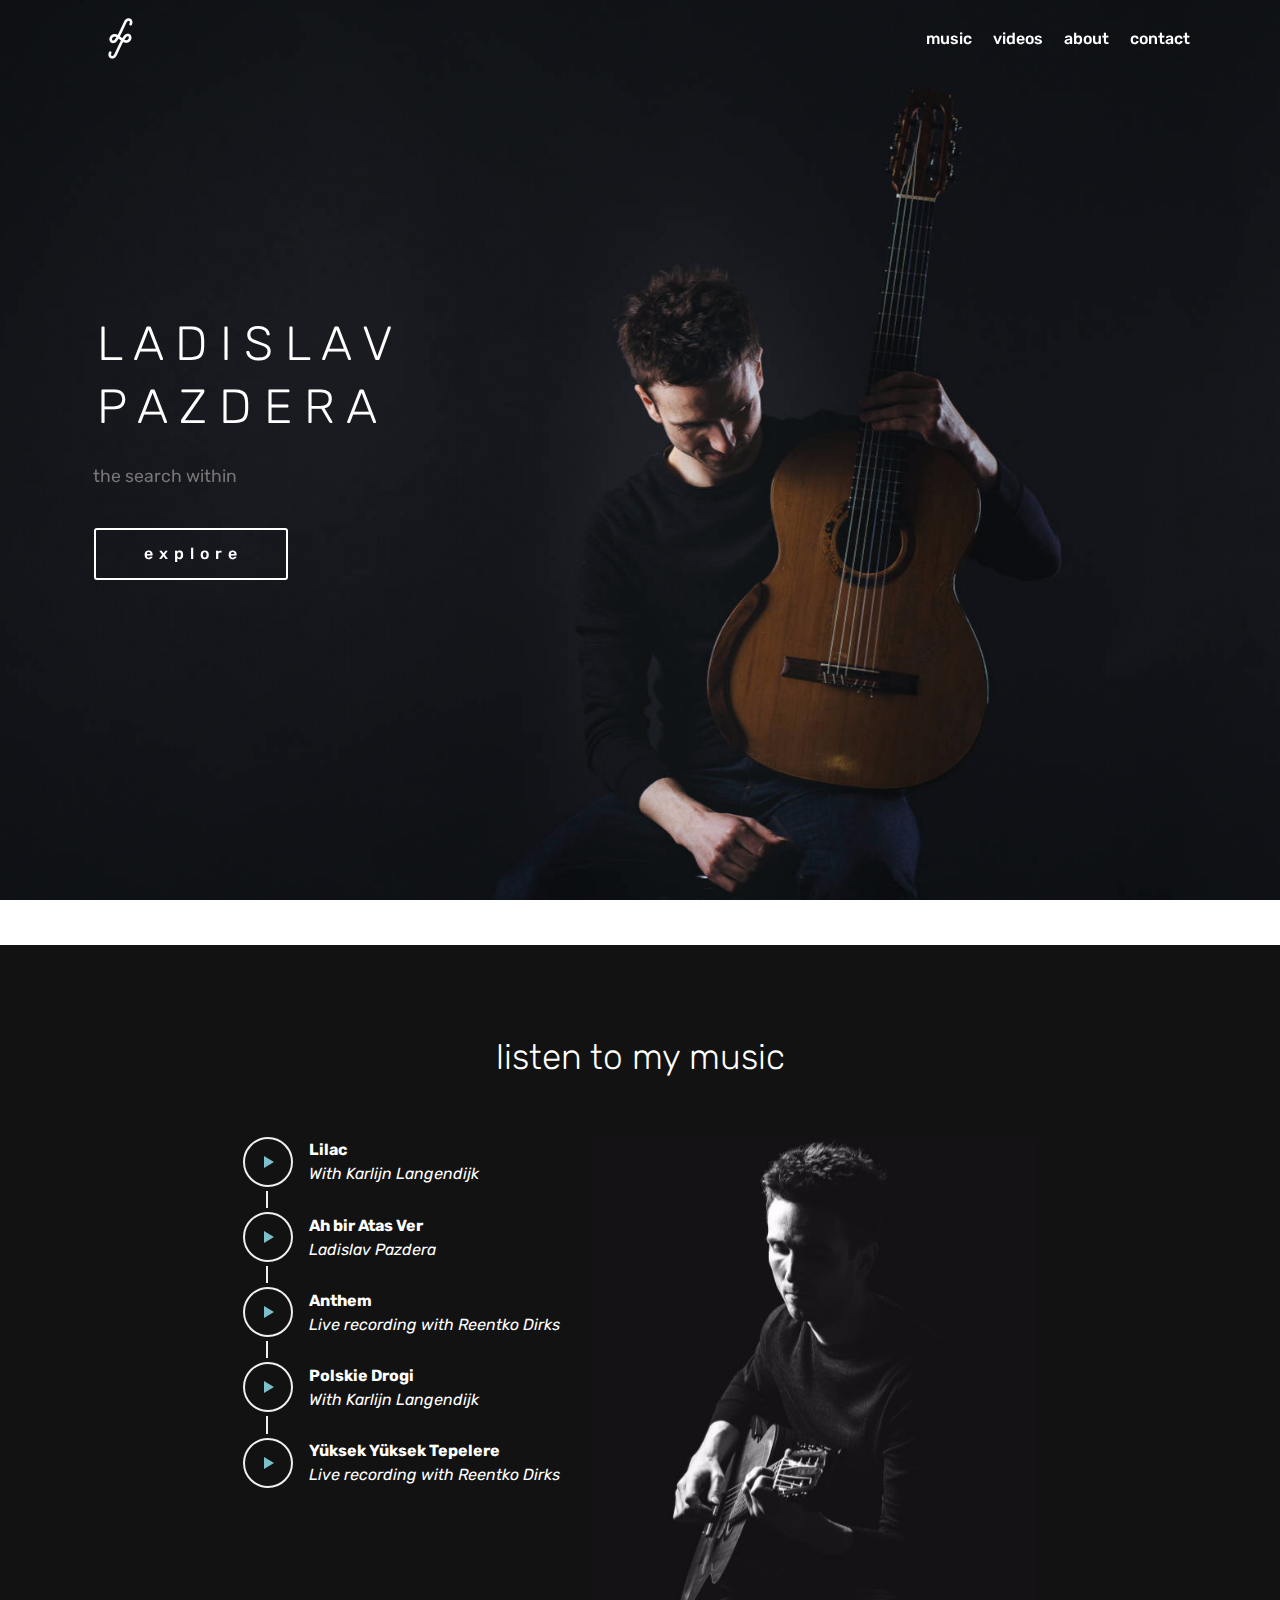
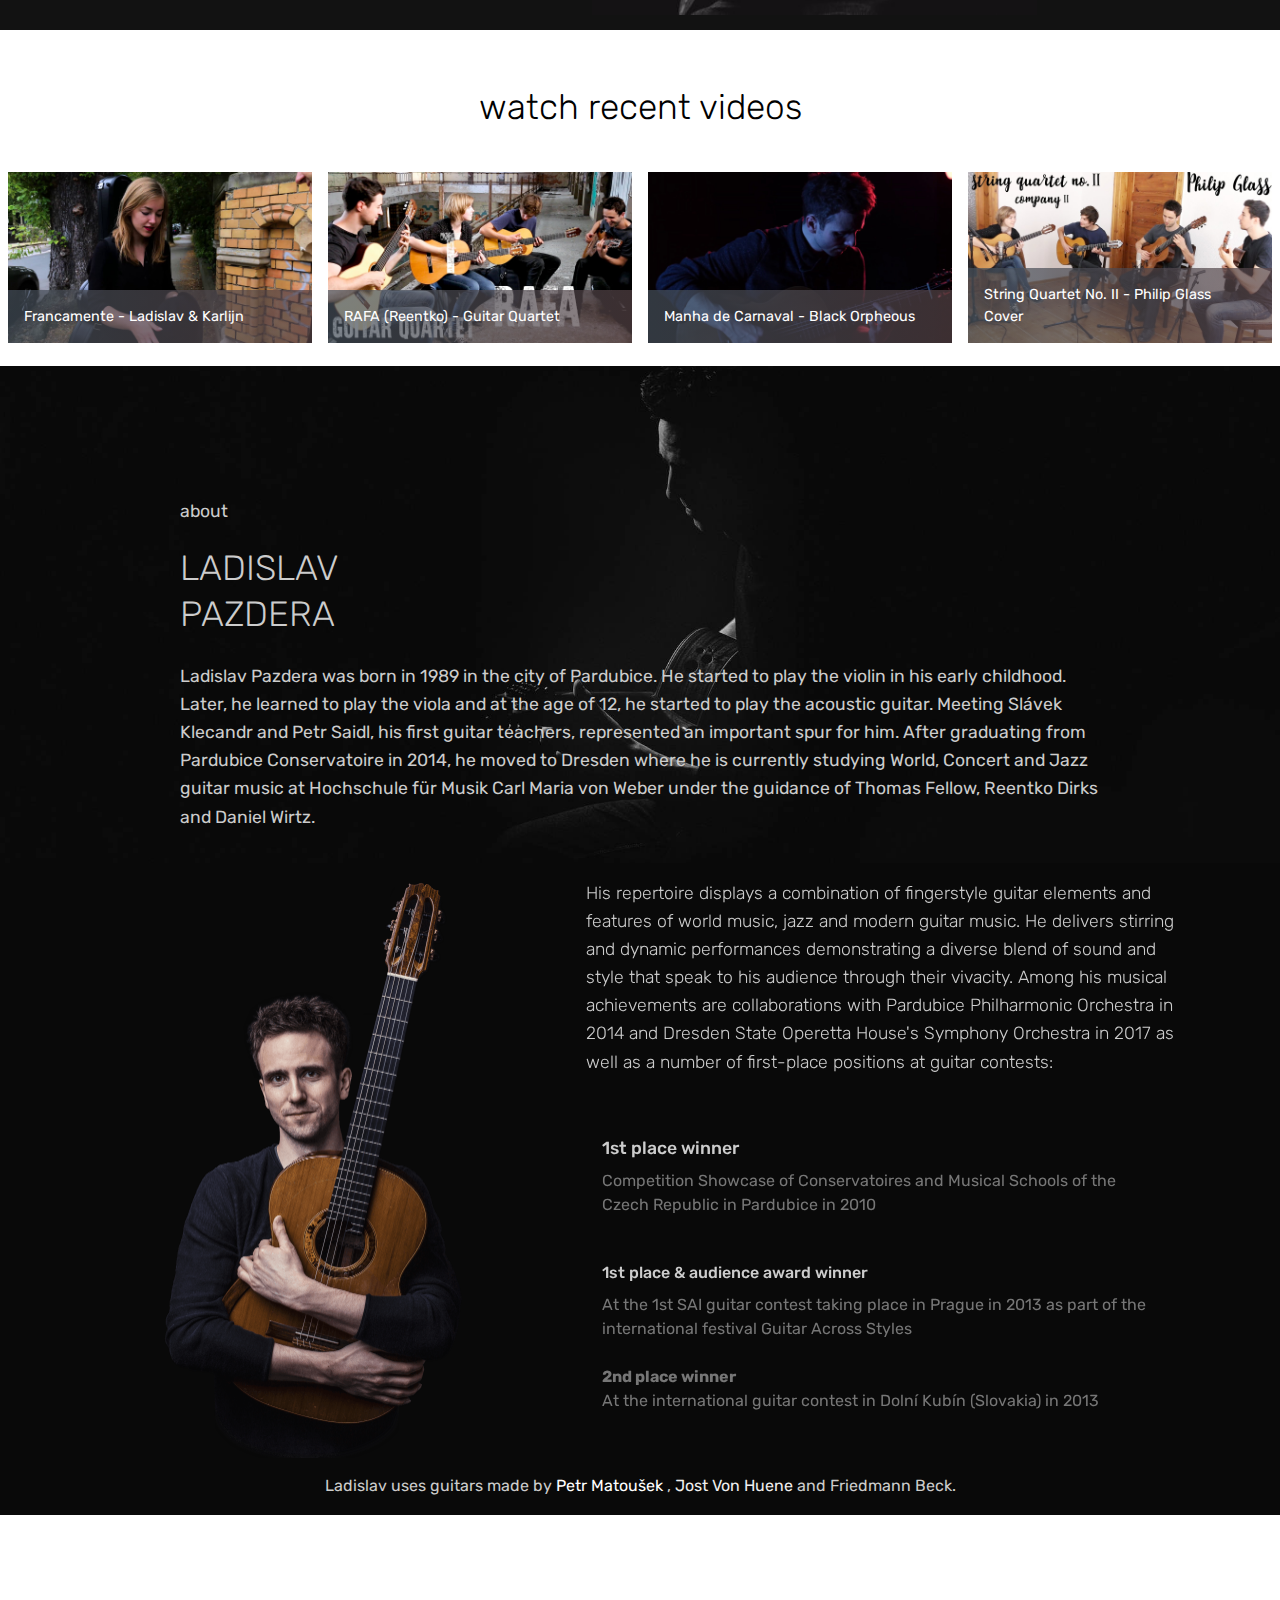
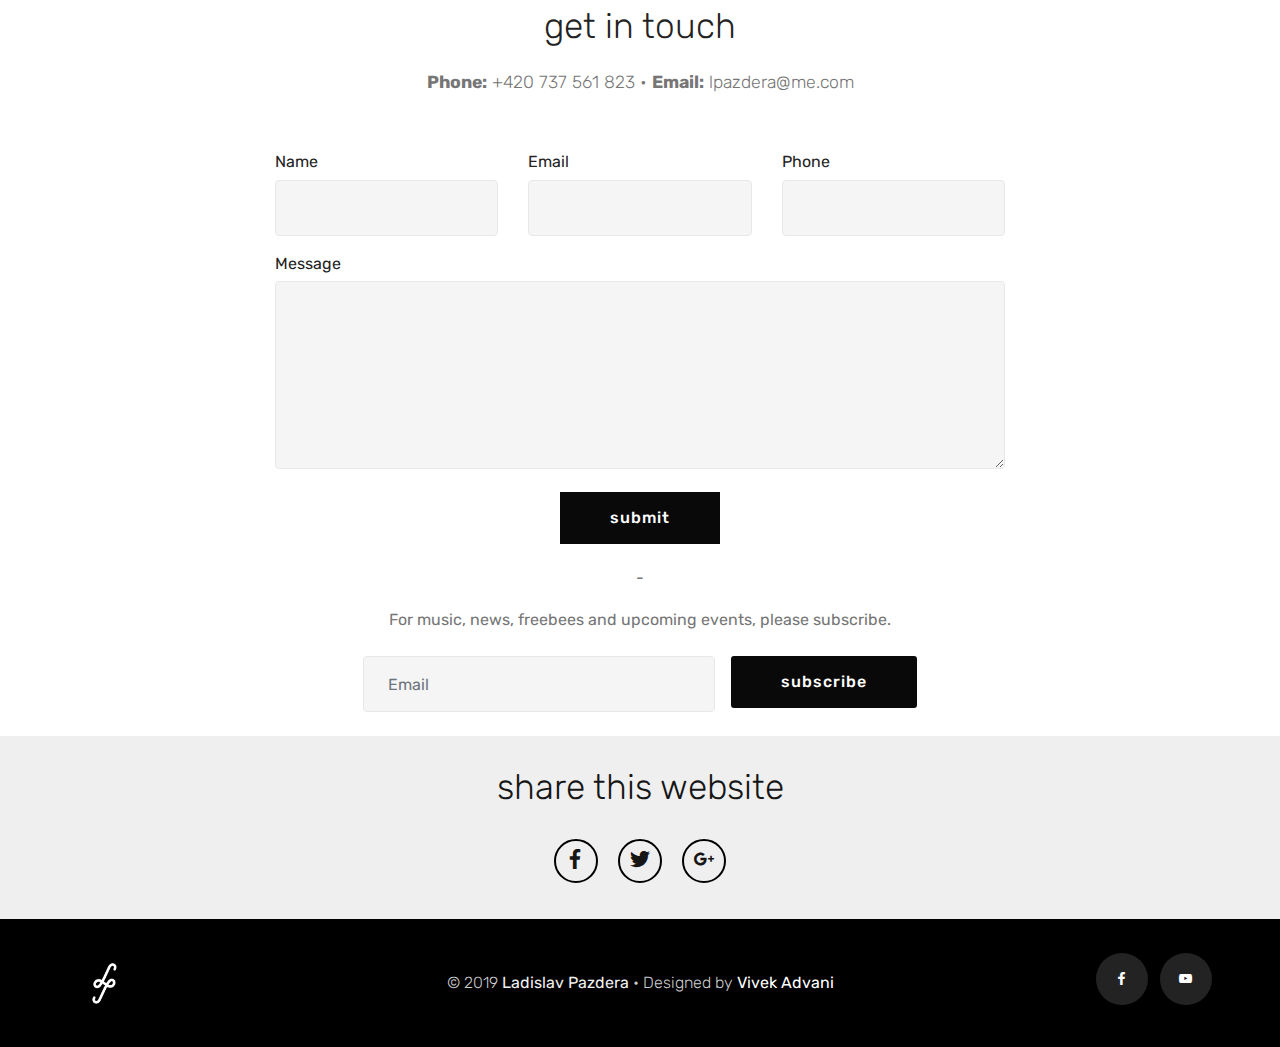
==== index.html @ 7ecf762e "create github pages" ====
<!DOCTYPE html>
<html  >
<head>
  
  <meta charset="UTF-8">
  <meta http-equiv="X-UA-Compatible" content="IE=edge">
  
  <meta name="viewport" content="width=device-width, initial-scale=1, minimum-scale=1">
  <link rel="shortcut icon" href="assets/images/ladi-3b-122x122.png" type="image/x-icon">
  <meta name="description" content="Ladislav Pazdera is one of the finest worldmusic and fingerstyle guitarists from Czech Republic.">
  
  <title>Ladislav Pazdera • Guitarist & Composer</title>
  <link rel="stylesheet" href="assets/web/assets/mobirise-icons/mobirise-icons.css">
  <link rel="stylesheet" href="assets/tether/tether.min.css">
  <link rel="stylesheet" href="assets/soundcloud-plugin/style.css">
  <link rel="stylesheet" href="assets/bootstrap/css/bootstrap.min.css">
  <link rel="stylesheet" href="assets/bootstrap/css/bootstrap-grid.min.css">
  <link rel="stylesheet" href="assets/bootstrap/css/bootstrap-reboot.min.css">
  <link rel="stylesheet" href="assets/socicon/css/styles.css">
  <link rel="stylesheet" href="assets/dropdown/css/style.css">
  <link rel="stylesheet" href="assets/theme/css/style.css">
  <link rel="stylesheet" href="assets/gallery/style.css">
  <link rel="stylesheet" href="assets/mobirise/css/mbr-additional.css" type="text/css">
  
  
  
</head>
<body>

<!-- Google Analytics -->
<script>
   $(function() {
     $("audio + a").click(function(e) {
       e.preventDefault();
       var song = $(this).prev('audio').get(0);
       
       if (song.paused) {
         song.play();
//         $(this).text("❙ ❙");
         $(this).addClass("pause");
         $(this).removeClass("play");
       } 
       else {
         song.pause();
//         $(this).text("▶");
         $(this).addClass("play");
         $(this).removeClass("pause");
       }
     });
   });

</script>

<script charset="utf-8" src="https://widget.bandsintown.com/main.min.js"></script>
<!-- /Google Analytics -->


  <section class="menu cid-rk3MW2CqNC" once="menu" id="menu1-0">

    

    <nav class="navbar navbar-expand beta-menu navbar-dropdown align-items-center navbar-fixed-top navbar-toggleable-sm bg-color transparent">
        <button class="navbar-toggler navbar-toggler-right" type="button" data-toggle="collapse" data-target="#navbarSupportedContent" aria-controls="navbarSupportedContent" aria-expanded="false" aria-label="Toggle navigation">
            <div class="hamburger">
                <span></span>
                <span></span>
                <span></span>
                <span></span>
            </div>
        </button>
        <div class="menu-logo">
            <div class="navbar-brand">
                <span class="navbar-logo">
                    <a href="#top">
                         <img src="assets/images/ladi-3b-122x122.png" alt="Ladislav Pazdera" title="" style="height: 3.8rem;">
                    </a>
                </span>
                
            </div>
        </div>
        <div class="collapse navbar-collapse" id="navbarSupportedContent">
            <ul class="navbar-nav nav-dropdown nav-right" data-app-modern-menu="true"><li class="nav-item"><a class="nav-link link text-white display-4" href="index.html#step3-3l">
                        
                        music</a></li><li class="nav-item">
                    <a class="nav-link link text-white display-4" href="index.html#content4-2l">
                        
                        videos</a>
                </li><li class="nav-item">
                    <a class="nav-link link text-white display-4" href="index.html#header1-12">
                        
                        about</a>
                </li>
                <li class="nav-item"><a class="nav-link link text-white display-4" href="index.html#form1-2t">
                        
                        contact</a></li></ul>
            
        </div>
    </nav>
</section>

<section class="header9 cid-rk3NtbjIM9 mbr-fullscreen mbr-parallax-background" id="header9-3">

    

    

    <div class="container">
        <div class="media-container-column mbr-white">
            
            <h3 class="mbr-section-subtitle align-left mbr-light pb-3 mbr-fonts-style display-1"><span style="font-style: normal;">&nbsp;L A D I S L A V <strong>&nbsp;&nbsp;</strong></span><strong><span style="font-style: normal;"><br></span></strong><span style="font-style: normal;">&nbsp;P A Z D E R A &nbsp;&nbsp;</span></h3>
            <p class="mbr-text align-left pb-3 mbr-fonts-style display-5">&nbsp; the search within &nbsp; &nbsp;</p>
            <div class="mbr-section-btn align-left"><a class="btn btn-md btn-white-outline display-4" href="index.html#content9-3t">e x p l o r e</a></div>
        </div>
    </div>

    
</section>

<section class="mbr-section article content9 cid-rrcXyYWKfM" id="content9-3t">
    
     

    <div class="container">
        <div class="inner-container" style="width: 100%;">
            
            <a class="bit-widget-initializer" data-artist-name="ladislav pazdera" data-display-logo="false" data-display-track-button="false" data-display-local-dates="false" data-display-past-dates="false" data-auto-style="false" data-text-color="#000000" data-link-color="#000000" data-background-color="rgba(0,0,0,0)" data-display-limit="7" data-link-text-color="#FFFFFF" data-display-lineup="false" data-display-play-my-city="false" data-separator-color="rgba(255, 255, 255, 0.5)"></a>
            
            
        </div>
        </div>
</section>

<section class="step3 cid-rkaZ7R0P3T" id="step3-3l">

    

    
    
    <div class="container">
        
        <h3 class="mbr-section-subtitle pb-5 mbr-fonts-style align-center display-2">listen to my music</h3>
        <div class="media-container-row">
            <div class="media-block" style="width: 43%;">
                <div class="mbr-figure">
                    <img src="assets/images/13-892x595.jpg" alt="" title="">
                </div>
            </div>
            <div class="step-container">
                <div class="card separline pb-4">
                    <div class="step-element d-flex">
                        <div class="step-wrapper pr-3">
                            <div class="step d-flex align-items-center justify-content-center">
                                 <audio src="http://box5566.temp.domains/~thougir1/Lilac.wav"></audio>
<a class="play" href="#"></a>
                            </div>
                        </div>          
                        <div class="step-text-content">
                            
                            <p class="mbr-step-text mbr-fonts-style display-7"><strong>Lilac 
</strong><br><em>With Karlijn Langendijk</em></p>
                        </div>
                    </div>
                </div>

                <div class="card separline pb-4">
                    <div class="step-element d-flex">
                        <div class="step-wrapper pr-3">
                            <div class="step d-flex align-items-center justify-content-center">
                             <audio src="http://box5566.temp.domains/~thougir1/Ah_bir.mp3"></audio>
<a class="play" href="#"></a>    
                            </div>
                        </div>          
                        <div class="step-text-content">
                            
                            <p class="mbr-step-text mbr-fonts-style display-7"><strong>Ah bir Atas Ver 
</strong><br><em>Ladislav Pazdera</em></p>
                        </div>
                    </div>
                </div>

                <div class="card separline pb-4">
                    <div class="step-element d-flex">
                        <div class="step-wrapper pr-3">
                            <div class="step d-flex align-items-center justify-content-center">
                                 <audio src="http://box5566.temp.domains/~thougir1/Anthem.mp3"></audio>
<a class="play" href="#"></a>
                            </div>
                        </div>          
                        <div class="step-text-content">
                            
                            <p class="mbr-step-text mbr-fonts-style display-7"><strong>Anthem 
</strong><br><em>Live recording with Reentko Dirks</em></p>
                        </div>
                    </div>
                </div>

                <div class="card separline pb-4">
                    <div class="step-element d-flex">
                        <div class="step-wrapper pr-3">
                            <div class="step d-flex align-items-center justify-content-center">
                                <audio src="http://box5566.temp.domains/~thougir1/Polskie.wav"></audio>
<a class="play" href="#"></a>
                            </div>
                        </div>          
                        <div class="step-text-content">
                            
                            <p class="mbr-step-text mbr-fonts-style display-7"><strong>Polskie Drogi 
</strong><br><em>With Karlijn Langendijk&nbsp;</em></p>
                        </div>
                    </div>
                </div>

                <div class="card">
                    <div class="step-element d-flex">
                        <div class="step-wrapper pr-3">
                            <div class="step d-flex align-items-center justify-content-center">
                                 <audio src="http://box5566.temp.domains/~thougir1/Yuksek.mp3"></audio>
<a class="play" href="#"></a>
                            </div>
                        </div>          
                        <div class="step-text-content">
                            
                            <p class="mbr-step-text mbr-fonts-style display-7"><strong>Yüksek Yüksek Tepelere 
</strong><br><em>Live recording with Reentko Dirks</em></p>
                        </div>
                    </div>
                </div>

                

                

                

                
            </div>
        </div>
    </div>
</section>

<section class="mbr-section content4 cid-rk8ASq1IoL" id="content4-2l">

    

    <div class="container">
        <div class="media-container-row">
            <div class="title col-12 col-md-8">
                <h2 class="align-center pb-3 mbr-fonts-style display-2">watch recent videos</h2>
                
                
            </div>
        </div>
    </div>
</section>

<section class="mbr-gallery mbr-slider-carousel cid-rkjtBKqISM" id="gallery2-3n">

    

    <div>
        <div><!-- Filter --><!-- Gallery --><div class="mbr-gallery-row"><div class="mbr-gallery-layout-default"><div><div><div class="mbr-gallery-item mbr-gallery-item--p1 video-slide" data-video-url="https://youtu.be/KsRNype3oss" data-tags="Responsive"><div href="#lb-gallery2-3n" data-slide-to="0" data-toggle="modal"><div></div><img alt="" src="assets/images/mobirise2019210-119512019-2-0-12-9-34.jpg"><span class="icon-video"></span><span class="mbr-gallery-title mbr-fonts-style display-7">Francamente - Ladislav &amp; Karlijn</span></div></div><div class="mbr-gallery-item mbr-gallery-item--p1 video-slide" data-video-url="https://youtu.be/HALj7qU400k" data-tags="Awesome"><div href="#lb-gallery2-3n" data-slide-to="1" data-toggle="modal"><div></div><img alt="" src="assets/images/mobirise201928-1441572019-2-5-15-42-51.jpg"><span class="icon-video"></span><span class="mbr-gallery-title mbr-fonts-style display-7">RAFA (Reentko) - Guitar Quartet</span></div></div><div class="mbr-gallery-item mbr-gallery-item--p1 video-slide" data-video-url="https://youtu.be/0VZj5c7BqC8" data-tags="Awesome"><div href="#lb-gallery2-3n" data-slide-to="2" data-toggle="modal"><div></div><img alt="" src="assets/images/mobirise2019210-119512019-2-0-12-25-37.jpg"><span class="icon-video"></span><span class="mbr-gallery-title mbr-fonts-style display-7">Manha de Carnaval - Black Orpheous</span></div></div><div class="mbr-gallery-item mbr-gallery-item--p1 video-slide" data-video-url="https://youtu.be/FETWTqBOEYI" data-tags="Animated"><div href="#lb-gallery2-3n" data-slide-to="3" data-toggle="modal"><div></div><img alt="" src="assets/images/mobirise201928-1441572019-2-5-15-43-35.jpg"><span class="icon-video"></span><span class="mbr-gallery-title mbr-fonts-style display-7">String Quartet No. II - Philip Glass Cover&nbsp;</span></div></div></div></div><div class="clearfix"></div></div></div><!-- Lightbox --><div data-app-prevent-settings="" class="mbr-slider modal fade carousel slide" tabindex="-1" data-keyboard="true" data-interval="false" id="lb-gallery2-3n"><div class="modal-dialog"><div class="modal-content"><div class="modal-body"><div class="carousel-inner"><div class="carousel-item video-container"><img src="assets/images/background7.jpg" alt="" title=""></div><div class="carousel-item video-container"><img src="assets/images/background5.jpg" alt="" title=""></div><div class="carousel-item active video-container"><img src="assets/images/collection-musical-notes-53876-8146-626x484.jpg" alt="" title=""></div><div class="carousel-item video-container"><img src="assets/images/background8.jpg" alt="" title=""></div></div><a class="carousel-control carousel-control-prev" role="button" data-slide="prev" href="#lb-gallery2-3n"><span class="mbri-left mbr-iconfont" aria-hidden="true"></span><span class="sr-only">Previous</span></a><a class="carousel-control carousel-control-next" role="button" data-slide="next" href="#lb-gallery2-3n"><span class="mbri-right mbr-iconfont" aria-hidden="true"></span><span class="sr-only">Next</span></a><a class="close" href="#" role="button" data-dismiss="modal"><span class="sr-only">Close</span></a></div></div></div></div></div>
    </div>

</section>

<section class="header1 cid-rk4TsOxWzs" id="header1-12">

    

    

    <div class="container">
        <div class="row justify-content-md-center">
            <div class="mbr-white col-md-10">
                <h1 class="mbr-section-title align-center mbr-bold pb-3 mbr-fonts-style display-5"><span style="font-weight: normal;">
                    about</span></h1>
                <h3 class="mbr-section-subtitle align-center mbr-light pb-3 mbr-fonts-style display-2"><div><span style="color: inherit; font-size: 2.2rem;">LADISLAV</span></div><div><span style="color: inherit; font-size: 2.2rem;">PAZDERA</span><br></div></h3>
                <p class="mbr-text align-center pb-3 mbr-fonts-style display-5">
                    Ladislav Pazdera was born in 1989 in the city of Pardubice. He started to play the violin in his early childhood. Later, he learned to play the viola and at the age of 12, he started to play the acoustic guitar. Meeting Slávek Klecandr and Petr Saidl, his first guitar teachers, represented an important spur for him. After graduating from Pardubice Conservatoire in 2014, he moved to Dresden where he is currently studying World, Concert and Jazz guitar music at Hochschule für Musik Carl Maria von Weber under the guidance of Thomas Fellow, Reentko Dirks and Daniel Wirtz.
                </p>
                
            </div>
        </div>
    </div>

</section>

<section class="features11 cid-rk4Tuxd3Kk" id="features11-13">

    

    

    <div class="container">   
        <div class="col-md-12">
            <div class="media-container-row">
                <div class="mbr-figure m-auto" style="width: 45%;">
                    <img src="assets/images/ladi-bg-removed-844x1266.png" alt="" title="">
                </div>
                <div class=" align-left aside-content">
                    
                    <div class="mbr-section-text">
                        <p class="mbr-text mb-5 pt-3 mbr-light mbr-fonts-style display-5">His repertoire displays a combination of fingerstyle guitar elements and features of world music, jazz and modern guitar music. He delivers stirring and dynamic performances demonstrating a diverse blend of sound and style that speak to his audience through their vivacity. Among his musical achievements are collaborations with Pardubice Philharmonic Orchestra in 2014 and Dresden State Operetta House's Symphony Orchestra in 2017 as well as a number of first-place positions at guitar contests:
                        </p>
                    </div>

                    <div class="block-content">
                        <div class="card p-3 pr-3">
                            <div class="media">
                                     
                                <div class="media-body">
                                    <h4 class="card-title mbr-fonts-style display-5">1st place winner</h4>
                                </div>
                            </div>                

                            <div class="card-box">
                                <p class="block-text mbr-fonts-style display-7">
                                   Competition Showcase of Conservatoires and Musical Schools of the Czech Republic in Pardubice in 2010 
                                </p>
                            </div>
                        </div>

                        <div class="card p-3 pr-3">
                            <div class="media">
                                     
                                <div class="media-body">
                                    <h4 class="card-title mbr-fonts-style display-7">1st place &amp; audience award winner</h4>
                                </div>
                            </div>                

                            <div class="card-box">
                                <p class="block-text mbr-fonts-style display-7">
                                    At the 1st SAI guitar contest taking place in Prague in 2013 as part of the international festival Guitar Across Styles<br><br><strong>2nd place winner</strong><br>At the international guitar contest in Dolní Kubín (Slovakia) in 2013<br>
                                </p>
                            </div>
                        </div>
                    </div>
                </div>
            </div>
        </div> 
    </div>          
</section>

<section class="mbr-section article content1 cid-rk4Tvf4FKx" id="content1-14">
    
     

    <div class="container">
        <div class="media-container-row">
            <div class="mbr-text col-12 mbr-fonts-style display-7 col-md-8"><p>Ladislav uses guitars made by <a href="http://www.matousekguitars.com/en/" target="_blank" class="text-white">Petr Matoušek</a>&nbsp;, <a href="http://www.jost-von-huene-gitarren.de/en/" target="_blank" class="text-warning">Jost Von Huene</a> and Friedmann Beck.</p></div>
        </div>
    </div>
</section>

<section class="mbr-section form1 cid-rk8PYCvOSF" id="form1-2t">

    

    
    <div class="container">
        <div class="row justify-content-center">
            <div class="title col-12 col-lg-8">
                <h2 class="mbr-section-title align-center pb-3 mbr-fonts-style display-2">
                    get in touch</h2>
                <h3 class="mbr-section-subtitle align-center mbr-light pb-3 mbr-fonts-style display-5"><strong>Phone:</strong> +420 737 561 823 
 • <strong>Email:</strong> lpazdera@me.com</h3>
            </div>
        </div>
    </div>
    <div class="container">
        <div class="row justify-content-center">
            <div class="media-container-column col-lg-8" data-form-type="formoid">
                <!---Formbuilder Form--->
                <form action="https://mobirise.com/" method="POST" class="mbr-form form-with-styler" data-form-title="Mobirise Form"><input type="hidden" name="email" data-form-email="true" value="XvcDHrLBiV7dufgfv5nqBVyEcrhn/aDMpKMx3alFCJOthd4tCguyswyc6W4NayhERHSc1GlnMjoK+IT9yqvYZ+Ol+6rsPZ+dWMMtPdDesfexNwviPKD78TnFg/e1LKa+">
                    <div class="row row-sm-offset">
                        <div hidden="hidden" data-form-alert="" class="alert alert-success col-12">Thank you for getting in touch. I will get back to you soon.</div>
                        <div hidden="hidden" data-form-alert-danger="" class="alert alert-danger col-12">
                        </div>
                    </div>
                    <div class="dragArea row row-sm-offset">
                        <div class="col-md-4  form-group" data-for="name">
                            <label for="name-form1-2t" class="form-control-label mbr-fonts-style display-7">Name</label>
                            <input type="text" name="name" data-form-field="Name" required="required" class="form-control display-7" id="name-form1-2t">
                        </div>
                        <div class="col-md-4  form-group" data-for="email">
                            <label for="email-form1-2t" class="form-control-label mbr-fonts-style display-7">Email</label>
                            <input type="email" name="email" data-form-field="Email" required="required" class="form-control display-7" id="email-form1-2t">
                        </div>
                        <div data-for="phone" class="col-md-4  form-group">
                            <label for="phone-form1-2t" class="form-control-label mbr-fonts-style display-7">Phone</label>
                            <input type="tel" name="phone" data-form-field="Phone" class="form-control display-7" id="phone-form1-2t">
                        </div>
                        <div data-for="message" class="col-md-12 form-group">
                            <label for="message-form1-2t" class="form-control-label mbr-fonts-style display-7">Message</label>
                            <textarea name="message" data-form-field="Message" class="form-control display-7" id="message-form1-2t"></textarea>
                        </div>
                        <div class="col-md-12 input-group-btn align-center"><button type="submit" class="btn btn-primary btn-form display-4">submit</button></div>
                    </div>
                </form><!---Formbuilder Form--->
            </div>
        </div>
    </div>
</section>

<section class="mbr-section article content1 cid-rkaA0VdWMl" id="content1-3k">
    
     

    <div class="container">
        <div class="media-container-row">
            <div class="mbr-text col-12 mbr-fonts-style display-7 col-md-8"><p>-</p><p>For music, news, freebees and upcoming events, please subscribe.</p></div>
        </div>
    </div>
</section>

<section class="mbr-section form3 cid-rkamIIDlgf" id="form3-3j">

    

    

    <div class="container">
        <div class="row justify-content-center">
            <div class="title col-12 col-lg-8">
                
                
            </div>
        </div>

        <div class="row py-2 justify-content-center">
            <div class="col-12 col-lg-6  col-md-8 " data-form-type="formoid">
                <!---Formbuilder Form--->
                <form action="https://mobirise.com/" method="POST" class="mbr-form form-with-styler" data-form-title="Mobirise Form"><input type="hidden" name="email" data-form-email="true" value="7BCR4/taE51/41e4FN8w6L/jjqUsUcBwVpp5+0QR8w44MDtibmVQ19IbhHv2RJKnvXehdAl/3hgx6nP2vmaioWdLnlR8kokjV9eqzDyoFrro/kSSe/dbDS5oT9reJWZ1">
                    <div class="row">
                        <div hidden="hidden" data-form-alert="" class="alert alert-success col-12">Thank you for subscribing!</div>
                        <div hidden="hidden" data-form-alert-danger="" class="alert alert-danger col-12">
                        </div>
                    </div>
                    <div class="dragArea row">
                        <div class="form-group col" data-for="email">
                            <input type="email" name="email" placeholder="Email" data-form-field="Email" required="required" class="form-control display-7" id="email-form3-3j">
                        </div>
                        <div class="col-auto input-group-btn"><button type="submit" class="btn btn-primary display-4">subscribe</button></div>
                    </div>
                </form><!---Formbuilder Form--->
            </div>
        </div>
    </div>
</section>

<section class="cid-rk8D5qpgfh" id="social-buttons1-2m">
    
    

    

    <div class="container">
        <div class="media-container-row">
            <div class="col-md-8 align-center">
                <h2 class="pb-3 mbr-section-title mbr-fonts-style display-2">
                    share this website</h2>
                <div>
                    <div class="mbr-social-likes" data-counters="false">
                        <span class="btn btn-social facebook mx-2" title="Share link on Facebook">
                            <i class="socicon socicon-facebook"></i>
                        </span>
                        <span class="btn btn-social twitter mx-2" title="Share link on Twitter">
                            <i class="socicon socicon-twitter"></i>
                        </span>
                        <span class="btn btn-social plusone mx-2" title="Share link on Google+">
                            <i class="socicon socicon-googleplus"></i>
                        </span>
                        
                        
                    </div>
                </div>
            </div>
        </div>
    </div>
</section>

<section class="cid-rk8GqHqgQV" id="footer2-2r">

    

    

    <div class="container-fluid">
        <div class="row align-center justify-content-center align-items-center">
            <div class="logo-section col-sm-12 col-lg-4">
                <a href="#top"><img src="assets/images/ladi-3b-108x108.png" height="128" alt="Ladislav Pazdera" title="" style="height: 3.8rem;">
                </a>
            </div>
            <div class="col-sm-12 col-lg-4 mbr-text mbr-fonts-style mbr-light display-7">
                © 2019 <a href="#top" class="text-warning">Ladislav Pazdera</a> • Designed by <a href="http://vivekadvani.com" target="_blank" class="text-white">Vivek Advani</a></div>
            <div class="social-media col-sm-12 col-lg-4">
                <ul>
                    <li>
                      <a class="icon-transition" href="http://facebook.com/ladislav.pazdera.7" target="_blank">
                        <span class="mbr-iconfont socicon-facebook socicon"></span>
                      </a>
                    </li>
                    <li>
                      <a class="icon-transition" href="https://www.youtube.com/watch?v=HALj7qU400k&list=PLH-D7hnJ_nCqMzOw79CNAnOQYXRVbgcAw" target="_blank">
                        <span class="mbr-iconfont socicon-youtube socicon"></span>
                      </a>
                    </li>
                    
                    
                    
                </ul>
            </div>
        </div>
    </div>
</section>


  <script src="assets/web/assets/jquery/jquery.min.js"></script>
  <script src="assets/popper/popper.min.js"></script>
  <script src="assets/tether/tether.min.js"></script>
  <script src="assets/bootstrap/js/bootstrap.min.js"></script>
  <script src="assets/bootstrapcarouselswipe/bootstrap-carousel-swipe.js"></script>
  <script src="assets/parallax/jarallax.min.js"></script>
  <script src="assets/masonry/masonry.pkgd.min.js"></script>
  <script src="assets/imagesloaded/imagesloaded.pkgd.min.js"></script>
  <script src="assets/smoothscroll/smooth-scroll.js"></script>
  <script src="assets/vimeoplayer/jquery.mb.vimeo_player.js"></script>
  <script src="assets/sociallikes/social-likes.js"></script>
  <script src="assets/dropdown/js/script.min.js"></script>
  <script src="assets/touchswipe/jquery.touch-swipe.min.js"></script>
  <script src="assets/theme/js/script.js"></script>
  <script src="assets/slidervideo/script.js"></script>
  <script src="assets/gallery/player.min.js"></script>
  <script src="assets/gallery/script.js"></script>
  <script src="assets/formoid/formoid.min.js"></script>
  
  <script type:"text/javascript>

   $(function() {
     $("audio + a").click(function(e) {
       e.preventDefault();
       var song = $(this).prev('audio').get(0);
       
       if (song.paused) {
         song.play();
//         $(this).text("❙ ❙");
         $(this).addClass("pause");
         $(this).removeClass("play");
       } 
       else {
         song.pause();
//         $(this).text("▶");
         $(this).addClass("play");
         $(this).removeClass("pause");
       }
     });
   });

</script>
</body>
</html>
---- assets/web/assets/mobirise-icons/mobirise-icons.css ----
@font-face {
  font-family: 'MobiriseIcons';
  src:  url('mobirise-icons.eot?spat4u');
  src:  url('mobirise-icons.eot?spat4u#iefix') format('embedded-opentype'),
    url('mobirise-icons.ttf?spat4u') format('truetype'),
    url('mobirise-icons.woff?spat4u') format('woff'),
    url('mobirise-icons.svg?spat4u#MobiriseIcons') format('svg');
  font-weight: normal;
  font-style: normal;
}

[class^="mbri-"], [class*=" mbri-"] {
  /* use !important to prevent issues with browser extensions that change fonts */
  font-family: MobiriseIcons !important;
  speak: none;
  font-style: normal;
  font-weight: normal;
  font-variant: normal;
  text-transform: none;
  line-height: 1;

  /* Better Font Rendering =========== */
  -webkit-font-smoothing: antialiased;
  -moz-osx-font-smoothing: grayscale;
}

.mbri-add-submenu:before {
  content: "\e900";
}
.mbri-alert:before {
  content: "\e901";
}
.mbri-align-center:before {
  content: "\e902";
}
.mbri-align-justify:before {
  content: "\e903";
}
.mbri-align-left:before {
  content: "\e904";
}
.mbri-align-right:before {
  content: "\e905";
}
.mbri-android:before {
  content: "\e906";
}
.mbri-apple:before {
  content: "\e907";
}
.mbri-arrow-down:before {
  content: "\e908";
}
.mbri-arrow-next:before {
  content: "\e909";
}
.mbri-arrow-prev:before {
  content: "\e90a";
}
.mbri-arrow-up:before {
  content: "\e90b";
}
.mbri-bold:before {
  content: "\e90c";
}
.mbri-bookmark:before {
  content: "\e90d";
}
.mbri-bootstrap:before {
  content: "\e90e";
}
.mbri-briefcase:before {
  content: "\e90f";
}
.mbri-browse:before {
  content: "\e910";
}
.mbri-bulleted-list:before {
  content: "\e911";
}
.mbri-calendar:before {
  content: "\e912";
}
.mbri-camera:before {
  content: "\e913";
}
.mbri-cart-add:before {
  content: "\e914";
}
.mbri-cart-full:before {
  content: "\e915";
}
.mbri-cash:before {
  content: "\e916";
}
.mbri-change-style:before {
  content: "\e917";
}
.mbri-chat:before {
  content: "\e918";
}
.mbri-clock:before {
  content: "\e919";
}
.mbri-close:before {
  content: "\e91a";
}
.mbri-cloud:before {
  content: "\e91b";
}
.mbri-code:before {
  content: "\e91c";
}
.mbri-contact-form:before {
  content: "\e91d";
}
.mbri-credit-card:before {
  content: "\e91e";
}
.mbri-cursor-click:before {
  content: "\e91f";
}
.mbri-cust-feedback:before {
  content: "\e920";
}
.mbri-database:before {
  content: "\e921";
}
.mbri-delivery:before {
  content: "\e922";
}
.mbri-desktop:before {
  content: "\e923";
}
.mbri-devices:before {
  content: "\e924";
}
.mbri-down:before {
  content: "\e925";
}
.mbri-download:before {
  content: "\e989";
}
.mbri-drag-n-drop:before {
  content: "\e927";
}
.mbri-drag-n-drop2:before {
  content: "\e928";
}
.mbri-edit:before {
  content: "\e929";
}
.mbri-edit2:before {
  content: "\e92a";
}
.mbri-error:before {
  content: "\e92b";
}
.mbri-extension:before {
  content: "\e92c";
}
.mbri-features:before {
  content: "\e92d";
}
.mbri-file:before {
  content: "\e92e";
}
.mbri-flag:before {
  content: "\e92f";
}
.mbri-folder:before {
  content: "\e930";
}
.mbri-gift:before {
  content: "\e931";
}
.mbri-github:before {
  content: "\e932";
}
.mbri-globe:before {
  content: "\e933";
}
.mbri-globe-2:before {
  content: "\e934";
}
.mbri-growing-chart:before {
  content: "\e935";
}
.mbri-hearth:before {
  content: "\e936";
}
.mbri-help:before {
  content: "\e937";
}
.mbri-home:before {
  content: "\e938";
}
.mbri-hot-cup:before {
  content: "\e939";
}
.mbri-idea:before {
  content: "\e93a";
}
.mbri-image-gallery:before {
  content: "\e93b";
}
.mbri-image-slider:before {
  content: "\e93c";
}
.mbri-info:before {
  content: "\e93d";
}
.mbri-italic:before {
  content: "\e93e";
}
.mbri-key:before {
  content: "\e93f";
}
.mbri-laptop:before {
  content: "\e940";
}
.mbri-layers:before {
  content: "\e941";
}
.mbri-left-right:before {
  content: "\e942";
}
.mbri-left:before {
  content: "\e943";
}
.mbri-letter:before {
  content: "\e944";
}
.mbri-like:before {
  content: "\e945";
}
.mbri-link:before {
  content: "\e946";
}
.mbri-lock:before {
  content: "\e947";
}
.mbri-login:before {
  content: "\e948";
}
.mbri-logout:before {
  content: "\e949";
}
.mbri-magic-stick:before {
  content: "\e94a";
}
.mbri-map-pin:before {
  content: "\e94b";
}
.mbri-menu:before {
  content: "\e94c";
}
.mbri-mobile:before {
  content: "\e94d";
}
.mbri-mobile2:before {
  content: "\e94e";
}
.mbri-mobirise:before {
  content: "\e94f";
}
.mbri-more-horizontal:before {
  content: "\e950";
}
.mbri-more-vertical:before {
  content: "\e951";
}
.mbri-music:before {
  content: "\e952";
}
.mbri-new-file:before {
  content: "\e953";
}
.mbri-numbered-list:before {
  content: "\e954";
}
.mbri-opened-folder:before {
  content: "\e955";
}
.mbri-pages:before {
  content: "\e956";
}
.mbri-paper-plane:before {
  content: "\e957";
}
.mbri-paperclip:before {
  content: "\e958";
}
.mbri-photo:before {
  content: "\e959";
}
.mbri-photos:before {
  content: "\e95a";
}
.mbri-pin:before {
  content: "\e95b";
}
.mbri-play:before {
  content: "\e95c";
}
.mbri-plus:before {
  content: "\e95d";
}
.mbri-preview:before {
  content: "\e95e";
}
.mbri-print:before {
  content: "\e95f";
}
.mbri-protect:before {
  content: "\e960";
}
.mbri-question:before {
  content: "\e961";
}
.mbri-quote-left:before {
  content: "\e962";
}
.mbri-quote-right:before {
  content: "\e963";
}
.mbri-refresh:before {
  content: "\e964";
}
.mbri-responsive:before {
  content: "\e965";
}
.mbri-right:before {
  content: "\e966";
}
.mbri-rocket:before {
  content: "\e967";
}
.mbri-sad-face:before {
  content: "\e968";
}
.mbri-sale:before {
  content: "\e969";
}
.mbri-save:before {
  content: "\e96a";
}
.mbri-search:before {
  content: "\e96b";
}
.mbri-setting:before {
  content: "\e96c";
}
.mbri-setting2:before {
  content: "\e96d";
}
.mbri-setting3:before {
  content: "\e96e";
}
.mbri-share:before {
  content: "\e96f";
}
.mbri-shopping-bag:before {
  content: "\e970";
}
.mbri-shopping-basket:before {
  content: "\e971";
}
.mbri-shopping-cart:before {
  content: "\e972";
}
.mbri-sites:before {
  content: "\e973";
}
.mbri-smile-face:before {
  content: "\e974";
}
.mbri-speed:before {
  content: "\e975";
}
.mbri-star:before {
  content: "\e976";
}
.mbri-success:before {
  content: "\e977";
}
.mbri-sun:before {
  content: "\e978";
}
.mbri-sun2:before {
  content: "\e979";
}
.mbri-tablet:before {
  content: "\e97a";
}
.mbri-tablet-vertical:before {
  content: "\e97b";
}
.mbri-target:before {
  content: "\e97c";
}
.mbri-timer:before {
  content: "\e97d";
}
.mbri-to-ftp:before {
  content: "\e97e";
}
.mbri-to-local-drive:before {
  content: "\e97f";
}
.mbri-touch-swipe:before {
  content: "\e980";
}
.mbri-touch:before {
  content: "\e981";
}
.mbri-trash:before {
  content: "\e982";
}
.mbri-underline:before {
  content: "\e983";
}
.mbri-unlink:before {
  content: "\e984";
}
.mbri-unlock:before {
  content: "\e985";
}
.mbri-up-down:before {
  content: "\e986";
}
.mbri-up:before {
  content: "\e987";
}
.mbri-update:before {
  content: "\e988";
}
.mbri-upload:before {
 content: "\e926"; 
}
.mbri-user:before {
  content: "\e98a";
}
.mbri-user2:before {
  content: "\e98b";
}
.mbri-users:before {
  content: "\e98c";
}
.mbri-video:before {
  content: "\e98d";
}
.mbri-video-play:before {
  content: "\e98e";
}
.mbri-watch:before {
  content: "\e98f";
}
.mbri-website-theme:before {
  content: "\e990";
}
.mbri-wifi:before {
  content: "\e991";
}
.mbri-windows:before {
  content: "\e992";
}
.mbri-zoom-out:before {
  content: "\e993";
}
.mbri-redo:before {
  content: "\e994";
}
.mbri-undo:before {
  content: "\e995";
}
---- assets/soundcloud-plugin/style.css ----
.addons-container {
  position: relative;
  margin-left: auto;
  margin-right: auto;
  padding-right: 15px;
  padding-left: 15px; }
  @media (min-width: 576px) {
    .addons-container {
      padding-right: 15px;
      padding-left: 15px; } }
  @media (min-width: 768px) {
    .addons-container {
      padding-right: 15px;
      padding-left: 15px; } }
  @media (min-width: 992px) {
    .addons-container {
      padding-right: 15px;
      padding-left: 15px; } }
  @media (min-width: 1200px) {
    .addons-container {
      padding-right: 15px;
      padding-left: 15px; } }
  @media (min-width: 576px) {
    .addons-container {
      width: 540px;
      max-width: 100%; } }
  @media (min-width: 768px) {
    .addons-container {
      width: 720px;
      max-width: 100%; } }
  @media (min-width: 992px) {
    .addons-container {
      width: 960px;
      max-width: 100%; } }
  @media (min-width: 1200px) {
    .addons-container {
      width: 1140px;
      max-width: 100%; } }

.addons-container-inner{
    position: relative;
    width: 100%;
    min-height: 1px;
    padding-right: 15px;
    padding-left: 15px;
}
@media (min-width: 567px) {
    .addons-container-inner{
        -ms-flex: 0 0 66.666667%;
        flex: 0 0 66.666667%;
        max-width: 66.666667%;
    }
}
.addons-row{
    display: flex;
    justify-content:center;
}
---- assets/socicon/css/styles.css ----
@charset "UTF-8";

@font-face {
  font-family: "socicon";
  src:url("../fonts/socicon.eot");
  src:url("../fonts/socicon.eot?#iefix") format("embedded-opentype"),
    url("../fonts/socicon.woff") format("woff"),
    url("../fonts/socicon.ttf") format("truetype"),
    url("../fonts/socicon.svg#socicon") format("svg");
  font-weight: normal;
  font-style: normal;

}

[data-icon]:before {
  font-family: "socicon" !important;
  content: attr(data-icon);
  font-style: normal !important;
  font-weight: normal !important;
  font-variant: normal !important;
  text-transform: none !important;
  speak: none;
  line-height: 1;
  -webkit-font-smoothing: antialiased;
  -moz-osx-font-smoothing: grayscale;
}

[class^="socicon-"]:before,
[class*=" socicon-"]:before {
  font-family: "socicon" !important;
  font-style: normal !important;
  font-weight: normal !important;
  font-variant: normal !important;
  text-transform: none !important;
  speak: none;
  line-height: 1;
  -webkit-font-smoothing: antialiased;
  -moz-osx-font-smoothing: grayscale;
}

.socicon-modelmayhem:before {
  content: "\e000";
}
.socicon-mixcloud:before {
  content: "\e001";
}
.socicon-drupal:before {
  content: "\e002";
}
.socicon-swarm:before {
  content: "\e003";
}
.socicon-istock:before {
  content: "\e004";
}
.socicon-yammer:before {
  content: "\e005";
}
.socicon-ello:before {
  content: "\e006";
}
.socicon-stackoverflow:before {
  content: "\e007";
}
.socicon-persona:before {
  content: "\e008";
}
.socicon-triplej:before {
  content: "\e009";
}
.socicon-houzz:before {
  content: "\e00a";
}
.socicon-rss:before {
  content: "\e00b";
}
.socicon-paypal:before {
  content: "\e00c";
}
.socicon-odnoklassniki:before {
  content: "\e00d";
}
.socicon-airbnb:before {
  content: "\e00e";
}
.socicon-periscope:before {
  content: "\e00f";
}
.socicon-outlook:before {
  content: "\e010";
}
.socicon-coderwall:before {
  content: "\e011";
}
.socicon-tripadvisor:before {
  content: "\e012";
}
.socicon-appnet:before {
  content: "\e013";
}
.socicon-goodreads:before {
  content: "\e014";
}
.socicon-tripit:before {
  content: "\e015";
}
.socicon-lanyrd:before {
  content: "\e016";
}
.socicon-slideshare:before {
  content: "\e017";
}
.socicon-buffer:before {
  content: "\e018";
}
.socicon-disqus:before {
  content: "\e019";
}
.socicon-vkontakte:before {
  content: "\e01a";
}
.socicon-whatsapp:before {
  content: "\e01b";
}
.socicon-patreon:before {
  content: "\e01c";
}
.socicon-storehouse:before {
  content: "\e01d";
}
.socicon-pocket:before {
  content: "\e01e";
}
.socicon-mail:before {
  content: "\e01f";
}
.socicon-blogger:before {
  content: "\e020";
}
.socicon-technorati:before {
  content: "\e021";
}
.socicon-reddit:before {
  content: "\e022";
}
.socicon-dribbble:before {
  content: "\e023";
}
.socicon-stumbleupon:before {
  content: "\e024";
}
.socicon-digg:before {
  content: "\e025";
}
.socicon-envato:before {
  content: "\e026";
}
.socicon-behance:before {
  content: "\e027";
}
.socicon-delicious:before {
  content: "\e028";
}
.socicon-deviantart:before {
  content: "\e029";
}
.socicon-forrst:before {
  content: "\e02a";
}
.socicon-play:before {
  content: "\e02b";
}
.socicon-zerply:before {
  content: "\e02c";
}
.socicon-wikipedia:before {
  content: "\e02d";
}
.socicon-apple:before {
  content: "\e02e";
}
.socicon-flattr:before {
  content: "\e02f";
}
.socicon-github:before {
  content: "\e030";
}
.socicon-renren:before {
  content: "\e031";
}
.socicon-friendfeed:before {
  content: "\e032";
}
.socicon-newsvine:before {
  content: "\e033";
}
.socicon-identica:before {
  content: "\e034";
}
.socicon-bebo:before {
  content: "\e035";
}
.socicon-zynga:before {
  content: "\e036";
}
.socicon-steam:before {
  content: "\e037";
}
.socicon-xbox:before {
  content: "\e038";
}
.socicon-windows:before {
  content: "\e039";
}
.socicon-qq:before {
  content: "\e03a";
}
.socicon-douban:before {
  content: "\e03b";
}
.socicon-meetup:before {
  content: "\e03c";
}
.socicon-playstation:before {
  content: "\e03d";
}
.socicon-android:before {
  content: "\e03e";
}
.socicon-snapchat:before {
  content: "\e03f";
}
.socicon-twitter:before {
  content: "\e040";
}
.socicon-facebook:before {
  content: "\e041";
}
.socicon-googleplus:before {
  content: "\e042";
}
.socicon-pinterest:before {
  content: "\e043";
}
.socicon-foursquare:before {
  content: "\e044";
}
.socicon-yahoo:before {
  content: "\e045";
}
.socicon-skype:before {
  content: "\e046";
}
.socicon-yelp:before {
  content: "\e047";
}
.socicon-feedburner:before {
  content: "\e048";
}
.socicon-linkedin:before {
  content: "\e049";
}
.socicon-viadeo:before {
  content: "\e04a";
}
.socicon-xing:before {
  content: "\e04b";
}
.socicon-myspace:before {
  content: "\e04c";
}
.socicon-soundcloud:before {
  content: "\e04d";
}
.socicon-spotify:before {
  content: "\e04e";
}
.socicon-grooveshark:before {
  content: "\e04f";
}
.socicon-lastfm:before {
  content: "\e050";
}
.socicon-youtube:before {
  content: "\e051";
}
.socicon-vimeo:before {
  content: "\e052";
}
.socicon-dailymotion:before {
  content: "\e053";
}
.socicon-vine:before {
  content: "\e054";
}
.socicon-flickr:before {
  content: "\e055";
}
.socicon-500px:before {
  content: "\e056";
}
.socicon-wordpress:before {
  content: "\e058";
}
.socicon-tumblr:before {
  content: "\e059";
}
.socicon-twitch:before {
  content: "\e05a";
}
.socicon-8tracks:before {
  content: "\e05b";
}
.socicon-amazon:before {
  content: "\e05c";
}
.socicon-icq:before {
  content: "\e05d";
}
.socicon-smugmug:before {
  content: "\e05e";
}
.socicon-ravelry:before {
  content: "\e05f";
}
.socicon-weibo:before {
  content: "\e060";
}
.socicon-baidu:before {
  content: "\e061";
}
.socicon-angellist:before {
  content: "\e062";
}
.socicon-ebay:before {
  content: "\e063";
}
.socicon-imdb:before {
  content: "\e064";
}
.socicon-stayfriends:before {
  content: "\e065";
}
.socicon-residentadvisor:before {
  content: "\e066";
}
.socicon-google:before {
  content: "\e067";
}
.socicon-yandex:before {
  content: "\e068";
}
.socicon-sharethis:before {
  content: "\e069";
}
.socicon-bandcamp:before {
  content: "\e06a";
}
.socicon-itunes:before {
  content: "\e06b";
}
.socicon-deezer:before {
  content: "\e06c";
}
.socicon-telegram:before {
  content: "\e06e";
}
.socicon-openid:before {
  content: "\e06f";
}
.socicon-amplement:before {
  content: "\e070";
}
.socicon-viber:before {
  content: "\e071";
}
.socicon-zomato:before {
  content: "\e072";
}
.socicon-draugiem:before {
  content: "\e074";
}
.socicon-endomodo:before {
  content: "\e075";
}
.socicon-filmweb:before {
  content: "\e076";
}
.socicon-stackexchange:before {
  content: "\e077";
}
.socicon-wykop:before {
  content: "\e078";
}
.socicon-teamspeak:before {
  content: "\e079";
}
.socicon-teamviewer:before {
  content: "\e07a";
}
.socicon-ventrilo:before {
  content: "\e07b";
}
.socicon-younow:before {
  content: "\e07c";
}
.socicon-raidcall:before {
  content: "\e07d";
}
.socicon-mumble:before {
  content: "\e07e";
}
.socicon-medium:before {
  content: "\e06d";
}
.socicon-bebee:before {
  content: "\e07f";
}
.socicon-hitbox:before {
  content: "\e080";
}
.socicon-reverbnation:before {
  content: "\e081";
}
.socicon-formulr:before {
  content: "\e082";
}
.socicon-instagram:before {
  content: "\e057";
}
.socicon-battlenet:before {
  content: "\e083";
}
.socicon-chrome:before {
  content: "\e084";
}
.socicon-discord:before {
  content: "\e086";
}
.socicon-issuu:before {
  content: "\e087";
}
.socicon-macos:before {
  content: "\e088";
}
.socicon-firefox:before {
  content: "\e089";
}
.socicon-opera:before {
  content: "\e08d";
}
.socicon-keybase:before {
  content: "\e090";
}
.socicon-alliance:before {
  content: "\e091";
}
.socicon-livejournal:before {
  content: "\e092";
}
.socicon-googlephotos:before {
  content: "\e093";
}
.socicon-horde:before {
  content: "\e094";
}
.socicon-etsy:before {
  content: "\e095";
}
.socicon-zapier:before {
  content: "\e096";
}
.socicon-google-scholar:before {
  content: "\e097";
}
.socicon-researchgate:before {
  content: "\e098";
}
.socicon-wechat:before {
  content: "\e099";
}
.socicon-strava:before {
  content: "\e09a";
}
.socicon-line:before {
  content: "\e09b";
}
.socicon-lyft:before {
  content: "\e09c";
}
.socicon-uber:before {
  content: "\e09d";
}
.socicon-songkick:before {
  content: "\e09e";
}
.socicon-viewbug:before {
  content: "\e09f";
}
.socicon-googlegroups:before {
  content: "\e0a0";
}
.socicon-quora:before {
  content: "\e073";
}
.socicon-diablo:before {
  content: "\e085";
}
.socicon-blizzard:before {
  content: "\e0a1";
}
.socicon-hearthstone:before {
  content: "\e08b";
}
.socicon-heroes:before {
  content: "\e08a";
}
.socicon-overwatch:before {
  content: "\e08c";
}
.socicon-warcraft:before {
  content: "\e08e";
}
.socicon-starcraft:before {
  content: "\e08f";
}
.socicon-beam:before {
  content: "\e0a2";
}
.socicon-curse:before {
  content: "\e0a3";
}
.socicon-player:before {
  content: "\e0a4";
}
.socicon-streamjar:before {
  content: "\e0a5";
}
.socicon-nintendo:before {
  content: "\e0a6";
}
.socicon-hellocoton:before {
  content: "\e0a7";
}
---- assets/dropdown/css/style.css ----
.navbar-dropdown {
  left: 0;
  padding: 0;
  position: absolute;
  right: 0;
  top: 0;
  transition: all 0.45s ease;
  z-index: 1030;
  background: #282828; }
  .navbar-dropdown .navbar-logo {
    margin-right: 0.8rem;
    transition: margin 0.3s ease-in-out;
    vertical-align: middle; }
    .navbar-dropdown .navbar-logo img {
      height: 3.125rem;
      transition: all 0.3s ease-in-out; }
    .navbar-dropdown .navbar-logo.mbr-iconfont {
      font-size: 3.125rem;
      line-height: 3.125rem; }
  .navbar-dropdown .navbar-caption {
    font-weight: 700;
    white-space: normal;
    vertical-align: -4px;
    line-height: 3.125rem !important; }
    .navbar-dropdown .navbar-caption, .navbar-dropdown .navbar-caption:hover {
      color: inherit;
      text-decoration: none; }
  .navbar-dropdown .mbr-iconfont + .navbar-caption {
    vertical-align: -1px; }
  .navbar-dropdown.navbar-fixed-top {
    position: fixed; }
  .navbar-dropdown .navbar-brand span {
    vertical-align: -4px; }
  .navbar-dropdown.bg-color.transparent {
    background: none; }
  .navbar-dropdown.navbar-short .navbar-brand {
    padding: 0.625rem 0; }
    .navbar-dropdown.navbar-short .navbar-brand span {
      vertical-align: -1px; }
  .navbar-dropdown.navbar-short .navbar-caption {
    line-height: 2.375rem !important;
    vertical-align: -2px; }
  .navbar-dropdown.navbar-short .navbar-logo {
    margin-right: 0.5rem; }
    .navbar-dropdown.navbar-short .navbar-logo img {
      height: 2.375rem; }
    .navbar-dropdown.navbar-short .navbar-logo.mbr-iconfont {
      font-size: 2.375rem;
      line-height: 2.375rem; }
  .navbar-dropdown.navbar-short .mbr-table-cell {
    height: 3.625rem; }
  .navbar-dropdown .navbar-close {
    left: 0.6875rem;
    position: fixed;
    top: 0.75rem;
    z-index: 1000; }
  .navbar-dropdown .hamburger-icon {
    content: "";
    display: inline-block;
    vertical-align: middle;
    width: 16px;
    -webkit-box-shadow: 0 -6px 0 1px #282828,0 0 0 1px #282828,0 6px 0 1px #282828;
    -moz-box-shadow: 0 -6px 0 1px #282828,0 0 0 1px #282828,0 6px 0 1px #282828;
    box-shadow: 0 -6px 0 1px #282828,0 0 0 1px #282828,0 6px 0 1px #282828; }

.dropdown-menu .dropdown-toggle[data-toggle="dropdown-submenu"]::after {
  border-bottom: 0.35em solid transparent;
  border-left: 0.35em solid;
  border-right: 0;
  border-top: 0.35em solid transparent;
  margin-left: 0.3rem; }

.dropdown-menu .dropdown-item:focus {
  outline: 0; }

.nav-dropdown {
  font-size: 0.75rem;
  font-weight: 500;
  height: auto !important; }
  .nav-dropdown .nav-btn {
    padding-left: 1rem; }
  .nav-dropdown .link {
    margin: .667em 1.667em;
    font-weight: 500;
    padding: 0;
    transition: color .2s ease-in-out; }
    .nav-dropdown .link.dropdown-toggle {
      margin-right: 2.583em; }
      .nav-dropdown .link.dropdown-toggle::after {
        margin-left: .25rem;
        border-top: 0.35em solid;
        border-right: 0.35em solid transparent;
        border-left: 0.35em solid transparent;
        border-bottom: 0; }
      .nav-dropdown .link.dropdown-toggle[aria-expanded="true"] {
        margin: 0;
        padding: 0.667em 3.263em  0.667em 1.667em; }
  .nav-dropdown .link::after,
  .nav-dropdown .dropdown-item::after {
    color: inherit; }
  .nav-dropdown .btn {
    font-size: 0.75rem;
    font-weight: 700;
    letter-spacing: 0;
    margin-bottom: 0;
    padding-left: 1.25rem;
    padding-right: 1.25rem; }
  .nav-dropdown .dropdown-menu {
    border-radius: 0;
    border: 0;
    left: 0;
    margin: 0;
    padding-bottom: 1.25rem;
    padding-top: 1.25rem;
    position: relative; }
  .nav-dropdown .dropdown-submenu {
    margin-left: 0.125rem;
    top: 0; }
  .nav-dropdown .dropdown-item {
    font-weight: 500;
    line-height: 2;
    padding: 0.3846em 4.615em 0.3846em 1.5385em;
    position: relative;
    transition: color .2s ease-in-out, background-color .2s ease-in-out; }
    .nav-dropdown .dropdown-item::after {
      margin-top: -0.3077em;
      position: absolute;
      right: 1.1538em;
      top: 50%; }
    .nav-dropdown .dropdown-item:focus, .nav-dropdown .dropdown-item:hover {
      background: none; }

@media (max-width: 767px) {
  .nav-dropdown.navbar-toggleable-sm {
    bottom: 0;
    display: none;
    left: 0;
    overflow-x: hidden;
    position: fixed;
    top: 0;
    transform: translateX(-100%);
    -ms-transform: translateX(-100%);
    -webkit-transform: translateX(-100%);
    width: 18.75rem;
    z-index: 999; } }
.nav-dropdown.navbar-toggleable-xl {
  bottom: 0;
  display: none;
  left: 0;
  overflow-x: hidden;
  position: fixed;
  top: 0;
  transform: translateX(-100%);
  -ms-transform: translateX(-100%);
  -webkit-transform: translateX(-100%);
  width: 18.75rem;
  z-index: 999; }

.nav-dropdown-sm {
  display: block !important;
  overflow-x: hidden;
  overflow: auto;
  padding-top: 3.875rem; }
  .nav-dropdown-sm::after {
    content: "";
    display: block;
    height: 3rem;
    width: 100%; }
  .nav-dropdown-sm.collapse.in ~ .navbar-close {
    display: block !important; }
  .nav-dropdown-sm.collapsing, .nav-dropdown-sm.collapse.in {
    transform: translateX(0);
    -ms-transform: translateX(0);
    -webkit-transform: translateX(0);
    transition: all 0.25s ease-out;
    -webkit-transition: all 0.25s ease-out;
    background: #282828; }
  .nav-dropdown-sm.collapsing[aria-expanded="false"] {
    transform: translateX(-100%);
    -ms-transform: translateX(-100%);
    -webkit-transform: translateX(-100%); }
  .nav-dropdown-sm .nav-item {
    display: block;
    margin-left: 0 !important;
    padding-left: 0; }
  .nav-dropdown-sm .link,
  .nav-dropdown-sm .dropdown-item {
    border-top: 1px dotted rgba(255, 255, 255, 0.1);
    font-size: 0.8125rem;
    line-height: 1.6;
    margin: 0 !important;
    padding: 0.875rem 2.4rem 0.875rem 1.5625rem !important;
    position: relative;
    white-space: normal; }
    .nav-dropdown-sm .link:focus, .nav-dropdown-sm .link:hover,
    .nav-dropdown-sm .dropdown-item:focus,
    .nav-dropdown-sm .dropdown-item:hover {
      background: rgba(0, 0, 0, 0.2) !important;
      color: #c0a375; }
  .nav-dropdown-sm .nav-btn {
    position: relative;
    padding: 1.5625rem 1.5625rem 0 1.5625rem; }
    .nav-dropdown-sm .nav-btn::before {
      border-top: 1px dotted rgba(255, 255, 255, 0.1);
      content: "";
      left: 0;
      position: absolute;
      top: 0;
      width: 100%; }
    .nav-dropdown-sm .nav-btn + .nav-btn {
      padding-top: 0.625rem; }
      .nav-dropdown-sm .nav-btn + .nav-btn::before {
        display: none; }
  .nav-dropdown-sm .btn {
    padding: 0.625rem 0; }
  .nav-dropdown-sm .dropdown-toggle[data-toggle="dropdown-submenu"]::after {
    margin-left: .25rem;
    border-top: 0.35em solid;
    border-right: 0.35em solid transparent;
    border-left: 0.35em solid transparent;
    border-bottom: 0; }
  .nav-dropdown-sm .dropdown-toggle[data-toggle="dropdown-submenu"][aria-expanded="true"]::after {
    border-top: 0;
    border-right: 0.35em solid transparent;
    border-left: 0.35em solid transparent;
    border-bottom: 0.35em solid; }
  .nav-dropdown-sm .dropdown-menu {
    margin: 0;
    padding: 0;
    position: relative;
    top: 0;
    left: 0;
    width: 100%;
    border: 0;
    float: none;
    border-radius: 0;
    background: none; }
  .nav-dropdown-sm .dropdown-submenu {
    left: 100%;
    margin-left: 0.125rem;
    margin-top: -1.25rem;
    top: 0; }

.navbar-toggleable-sm .nav-dropdown .dropdown-menu {
  position: absolute; }

.navbar-toggleable-sm .nav-dropdown .dropdown-submenu {
  left: 100%;
  margin-left: 0.125rem;
  margin-top: -1.25rem;
  top: 0; }

.navbar-toggleable-sm.opened .nav-dropdown .dropdown-menu {
  position: relative; }

.navbar-toggleable-sm.opened .nav-dropdown .dropdown-submenu {
  left: 0;
  margin-left: 00rem;
  margin-top: 0rem;
  top: 0; }

.is-builder .nav-dropdown.collapsing {
  transition: none !important; }

/*# sourceMappingURL=style.css.map */
---- assets/theme/css/style.css ----
/*!
 * Mobirise v4 theme (https://mobirise.com/)
 * Copyright 2017 Mobirise
 */section{background-color:#eeeeee}section,.container,.container-fluid{position:relative;word-wrap:break-word}a.mbr-iconfont:hover{text-decoration:none}.article .lead p,.article .lead ul,.article .lead ol,.article .lead pre,.article .lead blockquote{margin-bottom:0}a{font-style:normal;font-weight:400;cursor:pointer}a,a:hover{text-decoration:none}figure{margin-bottom:0}body{color:#232323}h1,h2,h3,h4,h5,h6,.h1,.h2,.h3,.h4,.h5,.h6,.display-1,.display-2,.display-3,.display-4{line-height:1;word-break:break-word;word-wrap:break-word}b,strong{font-weight:bold}blockquote{padding:10px 0 10px 20px;position:relative;border-left:2px solid;border-color:#ff3366}input:-webkit-autofill,input:-webkit-autofill:hover,input:-webkit-autofill:focus,input:-webkit-autofill:active{transition-delay:9999s;transition-property:background-color, color}textarea[type="hidden"]{display:none}body{position:relative}section{background-position:50% 50%;background-repeat:no-repeat;background-size:cover}section .mbr-background-video,section .mbr-background-video-preview{position:absolute;bottom:0;left:0;right:0;top:0}.hidden{visibility:hidden}.mbr-z-index20{z-index:20}/*! Base colors */.mbr-white{color:#ffffff}.mbr-black{color:#000000}.mbr-bg-white{background-color:#ffffff}.mbr-bg-black{background-color:#000000}/*! Text-aligns */.align-left{text-align:left}.align-center{text-align:center}.align-right{text-align:right}@media (max-width: 767px){.align-left,.align-center,.align-right,.mbr-section-btn,.mbr-section-title{text-align:center}}/*! Font-weight  */.mbr-light{font-weight:300}.mbr-regular{font-weight:400}.mbr-semibold{font-weight:500}.mbr-bold{font-weight:700}/*! Media  */.media-size-item{-webkit-flex:1 1 auto;-moz-flex:1 1 auto;-ms-flex:1 1 auto;-o-flex:1 1 auto;flex:1 1 auto}.media-content{-webkit-flex-basis:100%;flex-basis:100%}.media-container-row{display:-ms-flexbox;display:-webkit-flex;display:flex;-webkit-flex-direction:row;-ms-flex-direction:row;flex-direction:row;-webkit-flex-wrap:wrap;-ms-flex-wrap:wrap;flex-wrap:wrap;-webkit-justify-content:center;-ms-flex-pack:center;justify-content:center;-webkit-align-content:center;-ms-flex-line-pack:center;align-content:center;-webkit-align-items:start;-ms-flex-align:start;align-items:start}.media-container-row .media-size-item{width:400px}.media-container-column{display:-ms-flexbox;display:-webkit-flex;display:flex;-webkit-flex-direction:column;-ms-flex-direction:column;flex-direction:column;-webkit-flex-wrap:wrap;-ms-flex-wrap:wrap;flex-wrap:wrap;-webkit-justify-content:center;-ms-flex-pack:center;justify-content:center;-webkit-align-content:center;-ms-flex-line-pack:center;align-content:center;-webkit-align-items:stretch;-ms-flex-align:stretch;align-items:stretch}.media-container-column>*{width:100%}@media (min-width: 992px){.media-container-row{-webkit-flex-wrap:nowrap;-ms-flex-wrap:nowrap;flex-wrap:nowrap}}figure{overflow:hidden}figure[mbr-media-size]{transition:width 0.1s}.mbr-figure img,.mbr-figure iframe{display:block;width:100%}.card{background-color:transparent;border:none}.card-box{flex:0 0 100%}.card-img{text-align:center;flex-shrink:0;-webkit-flex-shrink:0}.media{max-width:100%;margin:0 auto}.mbr-figure{-ms-flex-item-align:center;-ms-grid-row-align:center;-webkit-align-self:center;align-self:center}.media-container>div{max-width:100%}.mbr-figure img,.card-img img{width:100%}@media (max-width: 991px){.media-size-item{width:auto !important}.media{width:auto}.mbr-figure{width:100% !important}}/*! Buttons */.mbr-section-btn{margin-left:-.25rem;margin-right:-.25rem;font-size:0}nav .mbr-section-btn{margin-left:0rem;margin-right:0rem}/*! Btn icon margin */.btn .mbr-iconfont,.btn.btn-sm .mbr-iconfont{cursor:pointer;margin-right:0.5rem}.btn.btn-md .mbr-iconfont,.btn.btn-md .mbr-iconfont{margin-right:0.8rem}.mbr-regular{font-weight:400}.mbr-semibold{font-weight:500}.mbr-bold{font-weight:700}[type="submit"]{-webkit-appearance:none}/*! Full-screen */.mbr-fullscreen .mbr-overlay{min-height:100vh}.mbr-fullscreen{display:flex;display:-webkit-flex;display:-moz-flex;display:-ms-flex;display:-o-flex;align-items:center;-webkit-align-items:center;min-height:100vh;padding-top:3rem;padding-bottom:3rem}/*! Map */.map{height:25rem;position:relative}.map iframe{width:100%;height:100%}.form-asterisk{font-family:initial;position:absolute;top:-2px;font-weight:normal}/*! Scroll to top arrow */.mbr-arrow-up{bottom:25px;right:90px;position:fixed;text-align:right;z-index:5000;color:#ffffff;font-size:32px;transform:rotate(180deg);-webkit-transform:rotate(180deg)}.mbr-arrow-up a{background:rgba(0,0,0,0.2);border-radius:3px;color:#fff;display:inline-block;height:60px;width:60px;outline-style:none !important;position:relative;text-decoration:none;transition:all .3s ease-in-out;cursor:pointer;text-align:center}.mbr-arrow-up a:hover{background-color:rgba(0,0,0,0.4)}.mbr-arrow-up a i{line-height:60px}.mbr-arrow-up-icon{display:block;color:#fff}.mbr-arrow-up-icon::before{content:"\203a";display:inline-block;font-family:serif;font-size:32px;line-height:1;font-style:normal;position:relative;top:6px;left:-4px;-webkit-transform:rotate(-90deg);transform:rotate(-90deg)}/*! Arrow Down */.mbr-arrow{position:absolute;bottom:45px;left:50%;width:60px;height:60px;cursor:pointer;background-color:rgba(80,80,80,0.5);border-radius:50%;-webkit-transform:translateX(-50%);transform:translateX(-50%)}.mbr-arrow>a{display:inline-block;text-decoration:none;outline-style:none;-webkit-animation:arrowdown 1.7s ease-in-out infinite;animation:arrowdown 1.7s ease-in-out infinite}.mbr-arrow>a>i{position:absolute;top:-2px;left:15px;font-size:2rem}@keyframes arrowdown{0%{transform:translateY(0px);-webkit-transform:translateY(0px)}50%{transform:translateY(-5px);-webkit-transform:translateY(-5px)}100%{transform:translateY(0px);-webkit-transform:translateY(0px)}}@-webkit-keyframes arrowdown{0%{transform:translateY(0px);-webkit-transform:translateY(0px)}50%{transform:translateY(-5px);-webkit-transform:translateY(-5px)}100%{transform:translateY(0px);-webkit-transform:translateY(0px)}}@media (max-width: 500px){.mbr-arrow-up{left:50%;right:auto;transform:translateX(-50%) rotate(180deg);-webkit-transform:translateX(-50%) rotate(180deg)}}@keyframes gradient-animation{from{background-position:0% 100%;animation-timing-function:ease-in-out}to{background-position:100% 0%;animation-timing-function:ease-in-out}}@-webkit-keyframes gradient-animation{from{background-position:0% 100%;animation-timing-function:ease-in-out}to{background-position:100% 0%;animation-timing-function:ease-in-out}}.bg-gradient{background-size:200% 200%;animation:gradient-animation 5s infinite alternate;-webkit-animation:gradient-animation 5s infinite alternate}.menu .navbar-brand{display:-webkit-flex}.menu .navbar-brand span{display:flex;display:-webkit-flex}.menu .navbar-brand .navbar-caption-wrap{display:-webkit-flex}.menu .navbar-brand .navbar-logo img{display:-webkit-flex}@media (min-width: 768px) and (max-width: 991px){.menu .navbar-toggleable-sm .navbar-nav{display:-webkit-box;display:-webkit-flex;display:-ms-flexbox}}@media (max-width: 991px){.menu .navbar-collapse{max-height:93.5vh}.menu .navbar-collapse.show{overflow:auto}}@media (min-width: 992px){.menu .navbar-nav.nav-dropdown{display:-webkit-flex}.menu .navbar-toggleable-sm .navbar-collapse{display:-webkit-flex !important}.menu .collapsed .navbar-collapse{max-height:93.5vh}.menu .collapsed .navbar-collapse.show{overflow:auto}}@media (max-width: 767px){.menu .navbar-collapse{max-height:80vh}}.navbar{display:-webkit-flex;-webkit-flex-wrap:wrap;-webkit-align-items:center;-webkit-justify-content:space-between}.navbar-collapse{-webkit-flex-basis:100%;-webkit-flex-grow:1;-webkit-align-items:center}.nav-dropdown .link{padding:.667em 1.667em !important;margin:0 !important}.nav{display:-webkit-flex;-webkit-flex-wrap:wrap}.row{display:-webkit-flex;-webkit-flex-wrap:wrap}.justify-content-center{-webkit-justify-content:center}.form-inline{display:-webkit-flex;-webkit-flex-flow:row wrap;-webkit-align-items:center}.card-wrapper{-webkit-flex:1}.carousel-control{z-index:10;display:-webkit-flex;-webkit-align-items:center;-webkit-justify-content:center}.carousel-controls{display:-webkit-flex}.media{display:-webkit-flex}.form-group:focus{outline:none}.jq-selectbox__select{padding:1.07em .5em;position:absolute;top:0;left:0;width:100%}.jq-selectbox__dropdown{position:absolute;top:100% !important;left:0 !important;width:100% !important}.jq-selectbox__trigger-arrow{transform:translateY(-50%)}.jq-selectbox li{padding:1.07em .5em}.modal-dialog,.modal-content{height:100%}.modal-dialog .carousel-inner{height:100%;height:-webkit-fill-available;height:fill-available}.carousel-item{text-align:center}.carousel-item img{margin:auto}
---- assets/gallery/style.css ----
/*-------

   Gallery

-------*/
.mbr-gallery .mbr-gallery-item {
  position: relative;
  display: inline-block;
  width: 25%;
  cursor: pointer; }

@media (max-width: 768px) {
  .mbr-gallery .mbr-gallery-item {
    width: 50%; } }
@media (max-width: 400px) {
  .mbr-gallery .mbr-gallery-item {
    width: 100%; } }
.mbr-gallery .icon-focus,
.mbr-gallery .icon-video {
  position: absolute;
  top: calc(50% - 32px);
  left: calc(50% - 24px);
  font-family: 'MobiriseIcons' !important;
  font-size: 3rem !important;
  color: #fff;
  opacity: 0;
  transition: .2s opacity ease-in-out;
  z-index: 5; }

.mbr-gallery .icon-focus::before {
  content: '\e96b'; }

.mbr-gallery .icon-video::before {
  content: '\e95c'; }

.mbr-gallery .mbr-gallery-item > div:hover .icon-focus,
.mbr-gallery .mbr-gallery-item > div:hover .icon-video {
  opacity: 1; }

.mbr-gallery .mbr-gallery-item img {
  width: 100%;
  opacity: 1;
  -webkit-transition: .2s opacity ease-in-out;
  transition: .2s opacity ease-in-out; }

.mbr-gallery .mbr-gallery-item > div:hover img {
  opacity: 1; }

.mbr-gallery .mbr-gallery-item > div {
  background: #fff;
  display: block;
  outline: none;
  position: relative; }

.mbr-gallery .mbr-gallery-item .icon {
  -webkit-transform: translateX(-50%) translateY(-50%);
  -webkit-transition: .2s opacity ease-in-out;
  color: #000;
  font-size: 30px;
  height: 69px;
  left: 50%;
  opacity: 0;
  position: absolute;
  top: 50%;
  transform: translateX(-50%) translateY(-50%);
  transition: .2s opacity ease-in-out;
  width: 69px; }

.mbr-gallery .mbr-gallery-item .icon::after,
.mbr-gallery .mbr-gallery-item .icon::before {
  content: '';
  display: block;
  position: absolute;
  height: 69px;
  width: 1px;
  margin-left: 34.5px;
  background-color: #fff; }

.mbr-gallery .mbr-gallery-item .icon::after {
  width: 69px;
  height: 1px;
  margin-left: 0;
  margin-top: 34.5px; }

.mbr-gallery .mbr-gallery-item > div:hover .icon {
  opacity: 1; }

.mbr-gallery .mbr-gallery-item > div:hover::before {
  opacity: .9; }

.mbr-gallery .mbr-gallery-item > div:hover .mbr-gallery-title {
  background: transparent !important; }

/* remove spacing */
.mbr-gallery .mbr-gallery-row.no-gutter {
  margin: 0; }

.mbr-gallery .mbr-gallery-row.no-gutter .mbr-gallery-item {
  padding: 0; }

/* container */
.mbr-gallery .container.mbr-gallery-layout-default {
  padding: 93px 0; }

/* fix horizontal scrollbar */
.mbr-gallery .mbr-gallery-layout-article,
.mbr-gallery .mbr-gallery-layout-default {
  overflow: hidden; }

/* lightbox */
.mbr-gallery .modal {
  position: fixed;
  overflow: hidden;
  padding-right: 0 !important; }

.mbr-gallery .modal-content {
  border-radius: 0;
  border: none;
  background: transparent; }

.mbr-gallery .modal-body {
  padding: 0; }

.mbr-gallery .modal-body img {
  width: 100%; }

.mbr-gallery .modal .close {
  position: fixed;
  background: #1b1b1b;
  opacity: .5;
  font-size: 35px;
  font-weight: 300;
  width: 70px;
  height: 70px;
  border-radius: 50%;
  color: #fff;
  top: 2.5rem;
  right: 2.5rem;
  line-height: 70px;
  border: none;
  text-align: center;
  text-shadow: none;
  z-index: 5;
  -webkit-transition: opacity .3s ease;
  -moz-transition: opacity .3s ease;
  -o-transition: opacity .3s ease;
  transition: opacity .3s ease;
  font-family: 'MobiriseIcons'; }
  .mbr-gallery .modal .close::before {
    content: '\e91a'; }

.mbr-gallery .modal .close:hover {
  opacity: 1;
  background: #000;
  color: #fff; }

.mbr-gallery .modal-dialog {
  max-width: 100% !important; }

.mbr-gallery .modal.in .modal-dialog {
  margin: 0 auto; }

/* modal back color opacity */
.modal-backdrop.in {
  opacity: .8;
  filter: alpha(opacity=80); }

@media (max-width: 768px) {
  .mbr-gallery .carousel-control,
  .mbr-gallery .carousel-indicators,
  .mbr-gallery .modal .close {
    position: fixed; } }
/* fix fade in effect */
.mbr-gallery .modal.fade .modal-dialog {
  -webkit-transition: margin-top .3s ease-out;
  -moz-transition: margin-top .3s ease-out;
  -o-transition: margin-top .3s ease-out;
  transition: margin-top .3s ease-out; }

.mbr-gallery .modal.fade .modal-dialog,
.mbr-gallery .modal.in .modal-dialog {
  -webkit-transform: none;
  -ms-transform: none;
  -o-transform: none;
  transform: none; }

/*-------

   Slider

-------*/
.mbr-slider .carousel-inner > .active,
.mbr-slider .carousel-inner > .next,
.mbr-slider .carousel-inner > .prev {
  display: table; }

.mbr-slider .carousel-control {
  position: absolute;
  width: 70px;
  height: 70px;
  top: 50%;
  margin-top: -35px;
  line-height: 70px;
  border-radius: 50%;
  font-size: 35px;
  border: 0;
  opacity: .5;
  text-shadow: none;
  z-index: 5;
  color: #fff;
  -webkit-transition: all .2s ease-in-out 0s;
  -o-transition: all .2s ease-in-out 0s;
  transition: all .2s ease-in-out 0s; }

.mbr-gallery .mbr-slider .carousel-control {
  position: fixed; }

@media (max-width: 991px) {
  .mbr-gallery .mbr-slider .carousel-control {
    bottom: 2.5rem;
    margin-top: 0;
    top: auto;
    z-index: 17; } }
.mbr-gallery .mbr-slider .carousel-inner > .active {
  display: block; }

.mbr-slider .carousel-control.left {
  left: 0;
  margin-left: 2.5rem; }

.mbr-slider .carousel-control.right {
  right: 0;
  margin-right: 2.5rem; }

.mbr-slider .carousel-control .icon-next,
.mbr-slider .carousel-control .icon-prev {
  margin-top: -18px;
  font-size: 40px;
  line-height: 27px; }

.mbr-slider .carousel-control:hover {
  background: #1b1b1b;
  color: #fff;
  opacity: 1; }

.mbr-slider .carousel-indicators {
  position: absolute;
  bottom: 0;
  margin-bottom: 1.5rem !important; }

@media (max-width: 543px) {
  .mbr-slider .carousel-indicators {
    display: none; } }
.carousel-indicators .active,
.carousel-indicators li {
  width: 15px;
  height: 15px;
  margin: 3px;
  background: #1b1b1b;
  opacity: .5; }

.carousel-indicators .active {
  background: #fff; }

.carousel-indicators li {
  max-width: 15px;
  max-height: 15px;
  border-radius: 50%; }

.container .carousel-indicators {
  margin-bottom: 3px; }

.mbr-gallery .mbr-slider .carousel-indicators {
  position: fixed;
  margin-bottom: 2.5rem !important; }

@media (max-width: 991px) {
  .mbr-gallery .mbr-slider .carousel-indicators {
    margin-bottom: 3.625rem !important;
    padding-left: 2.5rem;
    padding-right: 2.5rem; } }
.mbr-slider .carousel-indicators .active,
.mbr-slider .carousel-indicators li {
  width: 7px;
  height: 7px;
  margin: 3px;
  background: #1b1b1b;
  border: 4px solid #1b1b1b;
  opacity: .5; }

.mbr-slider .carousel-indicators .active {
  background: #fff; }

@media (max-width: 767px) {
  .mbr-slider .carousel-control {
    top: auto;
    bottom: 20px; }

  .mbr-slider > .container .carousel-control {
    margin-bottom: 0; } }
/* boxed slider */
.mbr-slider > .boxed-slider {
  position: relative;
  padding: 93px 0; }

.mbr-slider > .boxed-slider > div {
  position: relative; }

.mbr-slider > .container img {
  width: 100%; }

.mbr-slider > .container img + .row {
  position: absolute;
  top: 50%;
  left: 0;
  right: 0;
  -webkit-transform: translateY(-50%);
  -moz-transform: translateY(-50%);
  transform: translateY(-50%);
  z-index: 2; }

.mbr-slider .mbr-section {
  padding: 0;
  background-attachment: scroll; }

.mbr-slider .mbr-table-cell {
  padding: 0; }

.mbr-slider > .container .carousel-indicators {
  margin-bottom: 3px; }

/* article slider */
.mbr-slider > .article-slider .mbr-section,
.mbr-slider > .article-slider .mbr-section .mbr-table-cell {
  padding-top: 0;
  padding-bottom: 0; }

.modal-backdrop.show {
  opacity: .7; }

.video-container .mbr-background-video iframe {
  width: 100%;
  height: 100%; }

.mbr-gallery-item__hided {
  position: absolute !important;
  left: 0 !important;
  width: 0 !important;
  height: 0;
  padding: 0 !important; }

.mbr-gallery-item__hided img {
  display: none !important; }

.mbr-gallery-item__hided span {
  display: none !important; }

.mbr-gallery-filter {
  padding-top: 30px;
  padding-bottom: 30px;
  text-align: center; }
  .mbr-gallery-filter li {
    display: inline-block;
    padding: 5px 0;
    transition: all .3s ease-out; }
    .mbr-gallery-filter li .btn {
      cursor: pointer; }
  .mbr-gallery-filter.gallery-filter__bg li {
    color: #fff; }
  .mbr-gallery-filter.gallery-filter__bg .active {
    color: #000;
    background-color: #fff; }
  .mbr-gallery-filter ul {
    display: inline-block;
    width: 100%;
    padding-left: 0;
    margin-bottom: 0;
    list-style: none; }

.mbr-gallery-item > div {
  position: relative; }

.mbr-gallery-item--p1 {
  padding: 0.5rem; }

.mbr-gallery-item--p2 {
  padding: 1rem; }

.mbr-gallery-item--p3 {
  padding: 1.5rem; }

.mbr-gallery-item--p4 {
  padding: 2rem; }

.mbr-gallery-item--p5 {
  padding: 2.5rem; }

.mbr-gallery-item--p6 {
  padding: 3rem; }

.mbr-gallery .mbr-gallery-item--p4 {
  width: 33.333%; }

.mbr-gallery .mbr-gallery-item--p6, .mbr-gallery .mbr-gallery-item--p5 {
  width: 50%; }

@media (max-width: 992px) {
  .mbr-gallery-item--p1 {
    padding: 0.5rem; }

  .mbr-gallery-item--p2 {
    padding: 0.8rem; }

  .mbr-gallery-item--p3 {
    padding: 1rem; }

  .mbr-gallery-item--p4 {
    padding: 1.5rem; }

  .mbr-gallery-item--p5 {
    padding: 1.8rem; }

  .mbr-gallery-item--p6 {
    padding: 2rem; }

  .mbr-gallery .mbr-gallery-item--p2,
  .mbr-gallery .mbr-gallery-item--p3 {
    width: 50%; }

  .mbr-gallery .mbr-gallery-item--p6,
  .mbr-gallery .mbr-gallery-item--p5,
  .mbr-gallery .mbr-gallery-item--p4 {
    width: 100%; } }
@media (max-width: 400px) {
  .mbr-gallery .mbr-gallery-item--p3,
  .mbr-gallery .mbr-gallery-item--p2,
  .mbr-gallery .mbr-gallery-item--p1 {
    width: 100%; } }

/*# sourceMappingURL=style.css.map */
---- assets/mobirise/css/mbr-additional.css ----
@import url(https://fonts.googleapis.com/css?family=Rubik:300,300i,400,400i,500,500i,700,700i,900,900i);





body {
  font-style: normal;
  line-height: 1.5;
}
.mbr-section-title {
  font-style: normal;
  line-height: 1.2;
}
.mbr-section-subtitle {
  line-height: 1.3;
}
.mbr-text {
  font-style: normal;
  line-height: 1.6;
}
.display-1 {
  font-family: 'Rubik', sans-serif;
  font-size: 3rem;
}
.display-1 > .mbr-iconfont {
  font-size: 4.8rem;
}
.display-2 {
  font-family: 'Rubik', sans-serif;
  font-size: 2.2rem;
}
.display-2 > .mbr-iconfont {
  font-size: 3.52rem;
}
.display-4 {
  font-family: 'Rubik', sans-serif;
  font-size: 1rem;
}
.display-4 > .mbr-iconfont {
  font-size: 1.6rem;
}
.display-5 {
  font-family: 'Rubik', sans-serif;
  font-size: 1.1rem;
}
.display-5 > .mbr-iconfont {
  font-size: 1.76rem;
}
.display-7 {
  font-family: 'Rubik', sans-serif;
  font-size: 1rem;
}
.display-7 > .mbr-iconfont {
  font-size: 1.6rem;
}
/* ---- Fluid typography for mobile devices ---- */
/* 1.4 - font scale ratio ( bootstrap == 1.42857 ) */
/* 100vw - current viewport width */
/* (48 - 20)  48 == 48rem == 768px, 20 == 20rem == 320px(minimal supported viewport) */
/* 0.65 - min scale variable, may vary */
@media (max-width: 768px) {
  .display-1 {
    font-size: 2.4rem;
    font-size: calc( 1.7rem + (3 - 1.7) * ((100vw - 20rem) / (48 - 20)));
    line-height: calc( 1.4 * (1.7rem + (3 - 1.7) * ((100vw - 20rem) / (48 - 20))));
  }
  .display-2 {
    font-size: 1.76rem;
    font-size: calc( 1.42rem + (2.2 - 1.42) * ((100vw - 20rem) / (48 - 20)));
    line-height: calc( 1.4 * (1.42rem + (2.2 - 1.42) * ((100vw - 20rem) / (48 - 20))));
  }
  .display-4 {
    font-size: 0.8rem;
    font-size: calc( 1rem + (1 - 1) * ((100vw - 20rem) / (48 - 20)));
    line-height: calc( 1.4 * (1rem + (1 - 1) * ((100vw - 20rem) / (48 - 20))));
  }
  .display-5 {
    font-size: 0.88rem;
    font-size: calc( 1.0350000000000001rem + (1.1 - 1.0350000000000001) * ((100vw - 20rem) / (48 - 20)));
    line-height: calc( 1.4 * (1.0350000000000001rem + (1.1 - 1.0350000000000001) * ((100vw - 20rem) / (48 - 20))));
  }
}
/* Buttons */
.btn {
  font-weight: 500;
  border-width: 2px;
  font-style: normal;
  letter-spacing: 1px;
  margin: .4rem .8rem;
  white-space: normal;
  -webkit-transition: all 0.3s ease-in-out;
  -moz-transition: all 0.3s ease-in-out;
  transition: all 0.3s ease-in-out;
  display: inline-flex;
  align-items: center;
  justify-content: center;
  word-break: break-word;
  -webkit-align-items: center;
  -webkit-justify-content: center;
  display: -webkit-inline-flex;
  padding: 1rem 3rem;
  border-radius: 3px;
}
.btn-sm {
  font-weight: 500;
  letter-spacing: 1px;
  -webkit-transition: all 0.3s ease-in-out;
  -moz-transition: all 0.3s ease-in-out;
  transition: all 0.3s ease-in-out;
  padding: 0.6rem 1.5rem;
  border-radius: 3px;
}
.btn-md {
  font-weight: 500;
  letter-spacing: 1px;
  margin: .4rem .8rem !important;
  -webkit-transition: all 0.3s ease-in-out;
  -moz-transition: all 0.3s ease-in-out;
  transition: all 0.3s ease-in-out;
  padding: 1rem 3rem;
  border-radius: 3px;
}
.btn-lg {
  font-weight: 500;
  letter-spacing: 1px;
  margin: .4rem .8rem !important;
  -webkit-transition: all 0.3s ease-in-out;
  -moz-transition: all 0.3s ease-in-out;
  transition: all 0.3s ease-in-out;
  padding: 1.2rem 3.2rem;
  border-radius: 3px;
}
.bg-primary {
  background-color: #090909 !important;
}
.bg-success {
  background-color: #767676 !important;
}
.bg-info {
  background-color: #090909 !important;
}
.bg-warning {
  background-color: #efefef !important;
}
.bg-danger {
  background-color: #ffffff !important;
}
.btn-primary,
.btn-primary:active {
  background-color: #090909 !important;
  border-color: #090909 !important;
  color: #ffffff !important;
}
.btn-primary:hover,
.btn-primary:focus,
.btn-primary.focus,
.btn-primary.active {
  color: #ffffff !important;
  background-color: #000000 !important;
  border-color: #000000 !important;
}
.btn-primary.disabled,
.btn-primary:disabled {
  color: #ffffff !important;
  background-color: #000000 !important;
  border-color: #000000 !important;
}
.btn-secondary,
.btn-secondary:active {
  background-color: #161616 !important;
  border-color: #161616 !important;
  color: #ffffff !important;
}
.btn-secondary:hover,
.btn-secondary:focus,
.btn-secondary.focus,
.btn-secondary.active {
  color: #ffffff !important;
  background-color: #000000 !important;
  border-color: #000000 !important;
}
.btn-secondary.disabled,
.btn-secondary:disabled {
  color: #ffffff !important;
  background-color: #000000 !important;
  border-color: #000000 !important;
}
.btn-info,
.btn-info:active {
  background-color: #090909 !important;
  border-color: #090909 !important;
  color: #ffffff !important;
}
.btn-info:hover,
.btn-info:focus,
.btn-info.focus,
.btn-info.active {
  color: #ffffff !important;
  background-color: #000000 !important;
  border-color: #000000 !important;
}
.btn-info.disabled,
.btn-info:disabled {
  color: #ffffff !important;
  background-color: #000000 !important;
  border-color: #000000 !important;
}
.btn-success,
.btn-success:active {
  background-color: #767676 !important;
  border-color: #767676 !important;
  color: #ffffff !important;
}
.btn-success:hover,
.btn-success:focus,
.btn-success.focus,
.btn-success.active {
  color: #ffffff !important;
  background-color: #505050 !important;
  border-color: #505050 !important;
}
.btn-success.disabled,
.btn-success:disabled {
  color: #ffffff !important;
  background-color: #505050 !important;
  border-color: #505050 !important;
}
.btn-warning,
.btn-warning:active {
  background-color: #efefef !important;
  border-color: #efefef !important;
  color: #707070 !important;
}
.btn-warning:hover,
.btn-warning:focus,
.btn-warning.focus,
.btn-warning.active {
  color: #707070 !important;
  background-color: #c9c9c9 !important;
  border-color: #c9c9c9 !important;
}
.btn-warning.disabled,
.btn-warning:disabled {
  color: #707070 !important;
  background-color: #c9c9c9 !important;
  border-color: #c9c9c9 !important;
}
.btn-danger,
.btn-danger:active {
  background-color: #ffffff !important;
  border-color: #ffffff !important;
  color: #808080 !important;
}
.btn-danger:hover,
.btn-danger:focus,
.btn-danger.focus,
.btn-danger.active {
  color: #808080 !important;
  background-color: #d9d9d9 !important;
  border-color: #d9d9d9 !important;
}
.btn-danger.disabled,
.btn-danger:disabled {
  color: #808080 !important;
  background-color: #d9d9d9 !important;
  border-color: #d9d9d9 !important;
}
.btn-white {
  color: #333333 !important;
}
.btn-white,
.btn-white:active {
  background-color: #ffffff !important;
  border-color: #ffffff !important;
  color: #808080 !important;
}
.btn-white:hover,
.btn-white:focus,
.btn-white.focus,
.btn-white.active {
  color: #808080 !important;
  background-color: #d9d9d9 !important;
  border-color: #d9d9d9 !important;
}
.btn-white.disabled,
.btn-white:disabled {
  color: #808080 !important;
  background-color: #d9d9d9 !important;
  border-color: #d9d9d9 !important;
}
.btn-black,
.btn-black:active {
  background-color: #333333 !important;
  border-color: #333333 !important;
  color: #ffffff !important;
}
.btn-black:hover,
.btn-black:focus,
.btn-black.focus,
.btn-black.active {
  color: #ffffff !important;
  background-color: #0d0d0d !important;
  border-color: #0d0d0d !important;
}
.btn-black.disabled,
.btn-black:disabled {
  color: #ffffff !important;
  background-color: #0d0d0d !important;
  border-color: #0d0d0d !important;
}
.btn-primary-outline,
.btn-primary-outline:active {
  background: none;
  border-color: #000000;
  color: #000000;
}
.btn-primary-outline:hover,
.btn-primary-outline:focus,
.btn-primary-outline.focus,
.btn-primary-outline.active {
  color: #ffffff;
  background-color: #090909;
  border-color: #090909;
}
.btn-primary-outline.disabled,
.btn-primary-outline:disabled {
  color: #ffffff !important;
  background-color: #090909 !important;
  border-color: #090909 !important;
}
.btn-secondary-outline,
.btn-secondary-outline:active {
  background: none;
  border-color: #000000;
  color: #000000;
}
.btn-secondary-outline:hover,
.btn-secondary-outline:focus,
.btn-secondary-outline.focus,
.btn-secondary-outline.active {
  color: #ffffff;
  background-color: #161616;
  border-color: #161616;
}
.btn-secondary-outline.disabled,
.btn-secondary-outline:disabled {
  color: #ffffff !important;
  background-color: #161616 !important;
  border-color: #161616 !important;
}
.btn-info-outline,
.btn-info-outline:active {
  background: none;
  border-color: #000000;
  color: #000000;
}
.btn-info-outline:hover,
.btn-info-outline:focus,
.btn-info-outline.focus,
.btn-info-outline.active {
  color: #ffffff;
  background-color: #090909;
  border-color: #090909;
}
.btn-info-outline.disabled,
.btn-info-outline:disabled {
  color: #ffffff !important;
  background-color: #090909 !important;
  border-color: #090909 !important;
}
.btn-success-outline,
.btn-success-outline:active {
  background: none;
  border-color: #434343;
  color: #434343;
}
.btn-success-outline:hover,
.btn-success-outline:focus,
.btn-success-outline.focus,
.btn-success-outline.active {
  color: #ffffff;
  background-color: #767676;
  border-color: #767676;
}
.btn-success-outline.disabled,
.btn-success-outline:disabled {
  color: #ffffff !important;
  background-color: #767676 !important;
  border-color: #767676 !important;
}
.btn-warning-outline,
.btn-warning-outline:active {
  background: none;
  border-color: #bcbcbc;
  color: #bcbcbc;
}
.btn-warning-outline:hover,
.btn-warning-outline:focus,
.btn-warning-outline.focus,
.btn-warning-outline.active {
  color: #707070;
  background-color: #efefef;
  border-color: #efefef;
}
.btn-warning-outline.disabled,
.btn-warning-outline:disabled {
  color: #707070 !important;
  background-color: #efefef !important;
  border-color: #efefef !important;
}
.btn-danger-outline,
.btn-danger-outline:active {
  background: none;
  border-color: #cccccc;
  color: #cccccc;
}
.btn-danger-outline:hover,
.btn-danger-outline:focus,
.btn-danger-outline.focus,
.btn-danger-outline.active {
  color: #808080;
  background-color: #ffffff;
  border-color: #ffffff;
}
.btn-danger-outline.disabled,
.btn-danger-outline:disabled {
  color: #808080 !important;
  background-color: #ffffff !important;
  border-color: #ffffff !important;
}
.btn-black-outline,
.btn-black-outline:active {
  background: none;
  border-color: #000000;
  color: #000000;
}
.btn-black-outline:hover,
.btn-black-outline:focus,
.btn-black-outline.focus,
.btn-black-outline.active {
  color: #ffffff;
  background-color: #333333;
  border-color: #333333;
}
.btn-black-outline.disabled,
.btn-black-outline:disabled {
  color: #ffffff !important;
  background-color: #333333 !important;
  border-color: #333333 !important;
}
.btn-white-outline,
.btn-white-outline:active,
.btn-white-outline.active {
  background: none;
  border-color: #ffffff;
  color: #ffffff;
}
.btn-white-outline:hover,
.btn-white-outline:focus,
.btn-white-outline.focus {
  color: #333333;
  background-color: #ffffff;
  border-color: #ffffff;
}
.text-primary {
  color: #090909 !important;
}
.text-secondary {
  color: #161616 !important;
}
.text-success {
  color: #767676 !important;
}
.text-info {
  color: #090909 !important;
}
.text-warning {
  color: #efefef !important;
}
.text-danger {
  color: #ffffff !important;
}
.text-white {
  color: #ffffff !important;
}
.text-black {
  color: #000000 !important;
}
a.text-primary:hover,
a.text-primary:focus {
  color: #000000 !important;
}
a.text-secondary:hover,
a.text-secondary:focus {
  color: #000000 !important;
}
a.text-success:hover,
a.text-success:focus {
  color: #434343 !important;
}
a.text-info:hover,
a.text-info:focus {
  color: #000000 !important;
}
a.text-warning:hover,
a.text-warning:focus {
  color: #bcbcbc !important;
}
a.text-danger:hover,
a.text-danger:focus {
  color: #cccccc !important;
}
a.text-white:hover,
a.text-white:focus {
  color: #b3b3b3 !important;
}
a.text-black:hover,
a.text-black:focus {
  color: #4d4d4d !important;
}
.alert-success {
  background-color: #70c770;
}
.alert-info {
  background-color: #090909;
}
.alert-warning {
  background-color: #efefef;
}
.alert-danger {
  background-color: #ffffff;
}
.mbr-section-btn a.btn:not(.btn-form):hover,
.mbr-section-btn a.btn:not(.btn-form):focus {
  box-shadow: none !important;
}
.mbr-gallery-filter li.active .btn {
  background-color: #090909;
  border-color: #090909;
  color: #ffffff;
}
.mbr-gallery-filter li.active .btn:focus {
  box-shadow: none;
}
.btn-form {
  border-radius: 0;
}
.btn-form:hover {
  cursor: pointer;
}
a,
a:hover {
  color: #090909;
}
.mbr-plan-header.bg-primary .mbr-plan-subtitle,
.mbr-plan-header.bg-primary .mbr-plan-price-desc {
  color: #bbbbbb;
}
.mbr-plan-header.bg-success .mbr-plan-subtitle,
.mbr-plan-header.bg-success .mbr-plan-price-desc {
  color: #b6b6b6;
}
.mbr-plan-header.bg-info .mbr-plan-subtitle,
.mbr-plan-header.bg-info .mbr-plan-price-desc {
  color: #bbbbbb;
}
.mbr-plan-header.bg-warning .mbr-plan-subtitle,
.mbr-plan-header.bg-warning .mbr-plan-price-desc {
  color: #ffffff;
}
.mbr-plan-header.bg-danger .mbr-plan-subtitle,
.mbr-plan-header.bg-danger .mbr-plan-price-desc {
  color: #ffffff;
}
/* Scroll to top button*/
.scrollToTop_wraper {
  display: none;
}
#scrollToTop a i:before {
  content: '';
  position: absolute;
  height: 40%;
  top: 25%;
  background: #fff;
  width: 2px;
  left: calc(50% - 1px);
}
#scrollToTop a i:after {
  content: '';
  position: absolute;
  display: block;
  border-top: 2px solid #fff;
  border-right: 2px solid #fff;
  width: 40%;
  height: 40%;
  left: 30%;
  bottom: 30%;
  transform: rotate(135deg);
  -webkit-transform: rotate(135deg);
}
/* Others*/
.note-check a[data-value=Rubik] {
  font-style: normal;
}
.mbr-arrow a {
  color: #ffffff;
}
@media (max-width: 767px) {
  .mbr-arrow {
    display: none;
  }
}
.form-control-label {
  position: relative;
  cursor: pointer;
  margin-bottom: .357em;
  padding: 0;
}
.alert {
  color: #ffffff;
  border-radius: 0;
  border: 0;
  font-size: .875rem;
  line-height: 1.5;
  margin-bottom: 1.875rem;
  padding: 1.25rem;
  position: relative;
}
.alert.alert-form::after {
  background-color: inherit;
  bottom: -7px;
  content: "";
  display: block;
  height: 14px;
  left: 50%;
  margin-left: -7px;
  position: absolute;
  transform: rotate(45deg);
  width: 14px;
  -webkit-transform: rotate(45deg);
}
.form-control {
  background-color: #f5f5f5;
  box-shadow: none;
  color: #565656;
  font-family: 'Rubik', sans-serif;
  font-size: 1rem;
  line-height: 1.43;
  min-height: 3.5em;
  padding: 1.07em .5em;
}
.form-control > .mbr-iconfont {
  font-size: 1.6rem;
}
.form-control,
.form-control:focus {
  border: 1px solid #e8e8e8;
}
.form-active .form-control:invalid {
  border-color: red;
}
.mbr-overlay {
  background-color: #000;
  bottom: 0;
  left: 0;
  opacity: .5;
  position: absolute;
  right: 0;
  top: 0;
  z-index: 0;
  pointer-events: none;
}
blockquote {
  font-style: italic;
  padding: 10px 0 10px 20px;
  font-size: 1.09rem;
  position: relative;
  border-color: #090909;
  border-width: 3px;
}
ul,
ol,
pre,
blockquote {
  margin-bottom: 2.3125rem;
}
pre {
  background: #f4f4f4;
  padding: 10px 24px;
  white-space: pre-wrap;
}
.inactive {
  -webkit-user-select: none;
  -moz-user-select: none;
  -ms-user-select: none;
  user-select: none;
  pointer-events: none;
  -webkit-user-drag: none;
  user-drag: none;
}
.mbr-section__comments .row {
  justify-content: center;
  -webkit-justify-content: center;
}
/* Forms */
.mbr-form .btn {
  margin: .4rem 0;
}
@media (max-width: 767px) {
  .btn {
    font-size: .75rem !important;
  }
  .btn .mbr-iconfont {
    font-size: 1rem !important;
  }
}
/* Social block */
.btn-social {
  font-size: 20px;
  border-radius: 50%;
  padding: 0;
  width: 44px;
  height: 44px;
  line-height: 44px;
  text-align: center;
  position: relative;
  border: 2px solid #c0a375;
  border-color: #090909;
  color: #232323;
  cursor: pointer;
}
.btn-social i {
  top: 0;
  line-height: 44px;
  width: 44px;
}
.btn-social:hover {
  color: #fff;
  background: #090909;
}
.btn-social + .btn {
  margin-left: .1rem;
}
/* Footer */
.mbr-footer-content li::before,
.mbr-footer .mbr-contacts li::before {
  background: #090909;
}
.mbr-footer-content li a:hover,
.mbr-footer .mbr-contacts li a:hover {
  color: #090909;
}
/* Headers*/
.offset-1 {
  margin-left: 8.33333%;
}
.offset-2 {
  margin-left: 16.66667%;
}
.offset-3 {
  margin-left: 25%;
}
.offset-4 {
  margin-left: 33.33333%;
}
.offset-5 {
  margin-left: 41.66667%;
}
.offset-6 {
  margin-left: 50%;
}
.offset-7 {
  margin-left: 58.33333%;
}
.offset-8 {
  margin-left: 66.66667%;
}
.offset-9 {
  margin-left: 75%;
}
.offset-10 {
  margin-left: 83.33333%;
}
.offset-11 {
  margin-left: 91.66667%;
}
@media (min-width: 576px) {
  .offset-sm-0 {
    margin-left: 0%;
  }
  .offset-sm-1 {
    margin-left: 8.33333%;
  }
  .offset-sm-2 {
    margin-left: 16.66667%;
  }
  .offset-sm-3 {
    margin-left: 25%;
  }
  .offset-sm-4 {
    margin-left: 33.33333%;
  }
  .offset-sm-5 {
    margin-left: 41.66667%;
  }
  .offset-sm-6 {
    margin-left: 50%;
  }
  .offset-sm-7 {
    margin-left: 58.33333%;
  }
  .offset-sm-8 {
    margin-left: 66.66667%;
  }
  .offset-sm-9 {
    margin-left: 75%;
  }
  .offset-sm-10 {
    margin-left: 83.33333%;
  }
  .offset-sm-11 {
    margin-left: 91.66667%;
  }
}
@media (min-width: 768px) {
  .offset-md-0 {
    margin-left: 0%;
  }
  .offset-md-1 {
    margin-left: 8.33333%;
  }
  .offset-md-2 {
    margin-left: 16.66667%;
  }
  .offset-md-3 {
    margin-left: 25%;
  }
  .offset-md-4 {
    margin-left: 33.33333%;
  }
  .offset-md-5 {
    margin-left: 41.66667%;
  }
  .offset-md-6 {
    margin-left: 50%;
  }
  .offset-md-7 {
    margin-left: 58.33333%;
  }
  .offset-md-8 {
    margin-left: 66.66667%;
  }
  .offset-md-9 {
    margin-left: 75%;
  }
  .offset-md-10 {
    margin-left: 83.33333%;
  }
  .offset-md-11 {
    margin-left: 91.66667%;
  }
}
@media (min-width: 992px) {
  .offset-lg-0 {
    margin-left: 0%;
  }
  .offset-lg-1 {
    margin-left: 8.33333%;
  }
  .offset-lg-2 {
    margin-left: 16.66667%;
  }
  .offset-lg-3 {
    margin-left: 25%;
  }
  .offset-lg-4 {
    margin-left: 33.33333%;
  }
  .offset-lg-5 {
    margin-left: 41.66667%;
  }
  .offset-lg-6 {
    margin-left: 50%;
  }
  .offset-lg-7 {
    margin-left: 58.33333%;
  }
  .offset-lg-8 {
    margin-left: 66.66667%;
  }
  .offset-lg-9 {
    margin-left: 75%;
  }
  .offset-lg-10 {
    margin-left: 83.33333%;
  }
  .offset-lg-11 {
    margin-left: 91.66667%;
  }
}
@media (min-width: 1200px) {
  .offset-xl-0 {
    margin-left: 0%;
  }
  .offset-xl-1 {
    margin-left: 8.33333%;
  }
  .offset-xl-2 {
    margin-left: 16.66667%;
  }
  .offset-xl-3 {
    margin-left: 25%;
  }
  .offset-xl-4 {
    margin-left: 33.33333%;
  }
  .offset-xl-5 {
    margin-left: 41.66667%;
  }
  .offset-xl-6 {
    margin-left: 50%;
  }
  .offset-xl-7 {
    margin-left: 58.33333%;
  }
  .offset-xl-8 {
    margin-left: 66.66667%;
  }
  .offset-xl-9 {
    margin-left: 75%;
  }
  .offset-xl-10 {
    margin-left: 83.33333%;
  }
  .offset-xl-11 {
    margin-left: 91.66667%;
  }
}
.navbar-toggler {
  -webkit-align-self: flex-start;
  -ms-flex-item-align: start;
  align-self: flex-start;
  padding: 0.25rem 0.75rem;
  font-size: 1.25rem;
  line-height: 1;
  background: transparent;
  border: 1px solid transparent;
  -webkit-border-radius: 0.25rem;
  border-radius: 0.25rem;
}
.navbar-toggler:focus,
.navbar-toggler:hover {
  text-decoration: none;
}
.navbar-toggler-icon {
  display: inline-block;
  width: 1.5em;
  height: 1.5em;
  vertical-align: middle;
  content: "";
  background: no-repeat center center;
  -webkit-background-size: 100% 100%;
  -o-background-size: 100% 100%;
  background-size: 100% 100%;
}
.navbar-toggler-left {
  position: absolute;
  left: 1rem;
}
.navbar-toggler-right {
  position: absolute;
  right: 1rem;
}
@media (max-width: 575px) {
  .navbar-toggleable .navbar-nav .dropdown-menu {
    position: static;
    float: none;
  }
  .navbar-toggleable > .container {
    padding-right: 0;
    padding-left: 0;
  }
}
@media (min-width: 576px) {
  .navbar-toggleable {
    -webkit-box-orient: horizontal;
    -webkit-box-direction: normal;
    -webkit-flex-direction: row;
    -ms-flex-direction: row;
    flex-direction: row;
    -webkit-flex-wrap: nowrap;
    -ms-flex-wrap: nowrap;
    flex-wrap: nowrap;
    -webkit-box-align: center;
    -webkit-align-items: center;
    -ms-flex-align: center;
    align-items: center;
  }
  .navbar-toggleable .navbar-nav {
    -webkit-box-orient: horizontal;
    -webkit-box-direction: normal;
    -webkit-flex-direction: row;
    -ms-flex-direction: row;
    flex-direction: row;
  }
  .navbar-toggleable .navbar-nav .nav-link {
    padding-right: .5rem;
    padding-left: .5rem;
  }
  .navbar-toggleable > .container {
    display: -webkit-box;
    display: -webkit-flex;
    display: -ms-flexbox;
    display: flex;
    -webkit-flex-wrap: nowrap;
    -ms-flex-wrap: nowrap;
    flex-wrap: nowrap;
    -webkit-box-align: center;
    -webkit-align-items: center;
    -ms-flex-align: center;
    align-items: center;
  }
  .navbar-toggleable .navbar-collapse {
    display: -webkit-box !important;
    display: -webkit-flex !important;
    display: -ms-flexbox !important;
    display: flex !important;
    width: 100%;
  }
  .navbar-toggleable .navbar-toggler {
    display: none;
  }
}
@media (max-width: 767px) {
  .navbar-toggleable-sm .navbar-nav .dropdown-menu {
    position: static;
    float: none;
  }
  .navbar-toggleable-sm > .container {
    padding-right: 0;
    padding-left: 0;
  }
}
@media (min-width: 768px) {
  .navbar-toggleable-sm {
    -webkit-box-orient: horizontal;
    -webkit-box-direction: normal;
    -webkit-flex-direction: row;
    -ms-flex-direction: row;
    flex-direction: row;
    -webkit-flex-wrap: nowrap;
    -ms-flex-wrap: nowrap;
    flex-wrap: nowrap;
    -webkit-box-align: center;
    -webkit-align-items: center;
    -ms-flex-align: center;
    align-items: center;
  }
  .navbar-toggleable-sm .navbar-nav {
    -webkit-box-orient: horizontal;
    -webkit-box-direction: normal;
    -webkit-flex-direction: row;
    -ms-flex-direction: row;
    flex-direction: row;
  }
  .navbar-toggleable-sm .navbar-nav .nav-link {
    padding-right: .5rem;
    padding-left: .5rem;
  }
  .navbar-toggleable-sm > .container {
    display: -webkit-box;
    display: -webkit-flex;
    display: -ms-flexbox;
    display: flex;
    -webkit-flex-wrap: nowrap;
    -ms-flex-wrap: nowrap;
    flex-wrap: nowrap;
    -webkit-box-align: center;
    -webkit-align-items: center;
    -ms-flex-align: center;
    align-items: center;
  }
  .navbar-toggleable-sm .navbar-collapse {
    display: none;
    width: 100%;
  }
  .navbar-toggleable-sm .navbar-toggler {
    display: none;
  }
}
@media (max-width: 991px) {
  .navbar-toggleable-md .navbar-nav .dropdown-menu {
    position: static;
    float: none;
  }
  .navbar-toggleable-md > .container {
    padding-right: 0;
    padding-left: 0;
  }
}
@media (min-width: 992px) {
  .navbar-toggleable-md {
    -webkit-box-orient: horizontal;
    -webkit-box-direction: normal;
    -webkit-flex-direction: row;
    -ms-flex-direction: row;
    flex-direction: row;
    -webkit-flex-wrap: nowrap;
    -ms-flex-wrap: nowrap;
    flex-wrap: nowrap;
    -webkit-box-align: center;
    -webkit-align-items: center;
    -ms-flex-align: center;
    align-items: center;
  }
  .navbar-toggleable-md .navbar-nav {
    -webkit-box-orient: horizontal;
    -webkit-box-direction: normal;
    -webkit-flex-direction: row;
    -ms-flex-direction: row;
    flex-direction: row;
  }
  .navbar-toggleable-md .navbar-nav .nav-link {
    padding-right: .5rem;
    padding-left: .5rem;
  }
  .navbar-toggleable-md > .container {
    display: -webkit-box;
    display: -webkit-flex;
    display: -ms-flexbox;
    display: flex;
    -webkit-flex-wrap: nowrap;
    -ms-flex-wrap: nowrap;
    flex-wrap: nowrap;
    -webkit-box-align: center;
    -webkit-align-items: center;
    -ms-flex-align: center;
    align-items: center;
  }
  .navbar-toggleable-md .navbar-collapse {
    display: -webkit-box !important;
    display: -webkit-flex !important;
    display: -ms-flexbox !important;
    display: flex !important;
    width: 100%;
  }
  .navbar-toggleable-md .navbar-toggler {
    display: none;
  }
}
@media (max-width: 1199px) {
  .navbar-toggleable-lg .navbar-nav .dropdown-menu {
    position: static;
    float: none;
  }
  .navbar-toggleable-lg > .container {
    padding-right: 0;
    padding-left: 0;
  }
}
@media (min-width: 1200px) {
  .navbar-toggleable-lg {
    -webkit-box-orient: horizontal;
    -webkit-box-direction: normal;
    -webkit-flex-direction: row;
    -ms-flex-direction: row;
    flex-direction: row;
    -webkit-flex-wrap: nowrap;
    -ms-flex-wrap: nowrap;
    flex-wrap: nowrap;
    -webkit-box-align: center;
    -webkit-align-items: center;
    -ms-flex-align: center;
    align-items: center;
  }
  .navbar-toggleable-lg .navbar-nav {
    -webkit-box-orient: horizontal;
    -webkit-box-direction: normal;
    -webkit-flex-direction: row;
    -ms-flex-direction: row;
    flex-direction: row;
  }
  .navbar-toggleable-lg .navbar-nav .nav-link {
    padding-right: .5rem;
    padding-left: .5rem;
  }
  .navbar-toggleable-lg > .container {
    display: -webkit-box;
    display: -webkit-flex;
    display: -ms-flexbox;
    display: flex;
    -webkit-flex-wrap: nowrap;
    -ms-flex-wrap: nowrap;
    flex-wrap: nowrap;
    -webkit-box-align: center;
    -webkit-align-items: center;
    -ms-flex-align: center;
    align-items: center;
  }
  .navbar-toggleable-lg .navbar-collapse {
    display: -webkit-box !important;
    display: -webkit-flex !important;
    display: -ms-flexbox !important;
    display: flex !important;
    width: 100%;
  }
  .navbar-toggleable-lg .navbar-toggler {
    display: none;
  }
}
.navbar-toggleable-xl {
  -webkit-box-orient: horizontal;
  -webkit-box-direction: normal;
  -webkit-flex-direction: row;
  -ms-flex-direction: row;
  flex-direction: row;
  -webkit-flex-wrap: nowrap;
  -ms-flex-wrap: nowrap;
  flex-wrap: nowrap;
  -webkit-box-align: center;
  -webkit-align-items: center;
  -ms-flex-align: center;
  align-items: center;
}
.navbar-toggleable-xl .navbar-nav .dropdown-menu {
  position: static;
  float: none;
}
.navbar-toggleable-xl > .container {
  padding-right: 0;
  padding-left: 0;
}
.navbar-toggleable-xl .navbar-nav {
  -webkit-box-orient: horizontal;
  -webkit-box-direction: normal;
  -webkit-flex-direction: row;
  -ms-flex-direction: row;
  flex-direction: row;
}
.navbar-toggleable-xl .navbar-nav .nav-link {
  padding-right: .5rem;
  padding-left: .5rem;
}
.navbar-toggleable-xl > .container {
  display: -webkit-box;
  display: -webkit-flex;
  display: -ms-flexbox;
  display: flex;
  -webkit-flex-wrap: nowrap;
  -ms-flex-wrap: nowrap;
  flex-wrap: nowrap;
  -webkit-box-align: center;
  -webkit-align-items: center;
  -ms-flex-align: center;
  align-items: center;
}
.navbar-toggleable-xl .navbar-collapse {
  display: -webkit-box !important;
  display: -webkit-flex !important;
  display: -ms-flexbox !important;
  display: flex !important;
  width: 100%;
}
.navbar-toggleable-xl .navbar-toggler {
  display: none;
}
.card-img {
  width: auto;
}
.menu .navbar.collapsed:not(.beta-menu) {
  flex-direction: column;
  -webkit-flex-direction: column;
}
.carousel-item.active,
.carousel-item-next,
.carousel-item-prev {
  display: -webkit-box;
  display: -webkit-flex;
  display: -ms-flexbox;
  display: flex;
}
.note-air-layout .dropup .dropdown-menu,
.note-air-layout .navbar-fixed-bottom .dropdown .dropdown-menu {
  bottom: initial !important;
}
html,
body {
  height: auto;
  min-height: 100vh;
}
.dropup .dropdown-toggle::after {
  display: none;
}
@media screen and (-ms-high-contrast: active), (-ms-high-contrast: none) {
  .card-wrapper {
    flex: auto!important;
  }
}
.jq-selectbox li:hover,
.jq-selectbox li.selected {
  background-color: #090909;
  color: #ffffff;
}
.jq-selectbox .jq-selectbox__trigger-arrow,
.jq-number__spin.minus:after,
.jq-number__spin.plus:after {
  transition: 0.4s;
  border-top-color: currentColor;
  border-bottom-color: currentColor;
}
.jq-selectbox:hover .jq-selectbox__trigger-arrow,
.jq-number__spin.minus:hover:after,
.jq-number__spin.plus:hover:after {
  border-top-color: #090909;
  border-bottom-color: #090909;
}
.xdsoft_datetimepicker .xdsoft_calendar td.xdsoft_default,
.xdsoft_datetimepicker .xdsoft_calendar td.xdsoft_current,
.xdsoft_datetimepicker .xdsoft_timepicker .xdsoft_time_box > div > div.xdsoft_current {
  color: #ffffff !important;
  background-color: #090909 !important;
  box-shadow: none!important;
}
.xdsoft_datetimepicker .xdsoft_calendar td:hover,
.xdsoft_datetimepicker .xdsoft_timepicker .xdsoft_time_box > div > div:hover {
  color: #ffffff !important;
  background: #161616 !important;
  box-shadow: none !important;
}
.cid-rk3NtbjIM9 {
  background-image: url("../../../assets/images/6b-1-2000x1102.jpg");
}
.cid-rk3NtbjIM9 h1 {
  color: #616161;
}
.cid-rk3NtbjIM9 h2,
.cid-rk3NtbjIM9 h3,
.cid-rk3NtbjIM9 p {
  color: #767676;
}
.cid-rk3NtbjIM9 .mbr-section-subtitle {
  font-style: italic;
  align: left;
}
.cid-rk3NtbjIM9 H3 {
  color: #ffffff;
}
.cid-rrcXyYWKfM {
  padding-top: 45px;
  padding-bottom: 0px;
  background-color: #ffffff;
}
.cid-rrcXyYWKfM .line {
  background-color: #ffffff;
  color: #ffffff;
  align: center;
  height: 2px;
  margin: 0 auto;
}
.cid-rrcXyYWKfM .section-text {
  padding: 2rem 0;
}
.cid-rrcXyYWKfM .inner-container {
  margin: 0 auto;
}
@media (max-width: 768px) {
  .cid-rrcXyYWKfM .inner-container {
    width: 100% !important;
  }
}
.cid-rkaZ7R0P3T {
  padding-top: 90px;
  padding-bottom: 15px;
  background-color: #121212;
}
.cid-rkaZ7R0P3T .mbr-section-subtitle {
  color: #ffffff;
  text-align: center;
  font-weight: 300;
}
.cid-rkaZ7R0P3T .step {
  width: 50px;
  height: 50px;
  font-size: 25px;
  border-radius: 50%;
  border: 2px solid #efefef;
}
@media (max-width: 767px) {
  .cid-rkaZ7R0P3T .step {
    width: 48px;
    height: 48px;
    font-size: 24px;
  }
}
.cid-rkaZ7R0P3T .separline {
  position: relative;
}
.cid-rkaZ7R0P3T .separline:after {
  top: 54px;
  left: 23px;
  position: absolute;
  content: "";
  width: 2px;
  height: calc(100% - (25px + 4px) * 2);
  background-color: #efefef;
}
@media (max-width: 767px) {
  .cid-rkaZ7R0P3T .separline:after {
    top: 52px;
    left: 22px;
    height: calc(100% - 56px);
  }
}
.cid-rkaZ7R0P3T .media-block {
  flex-shrink: 0;
  -webkit-flex-shrink: 0;
}
@media (min-width: 992px) {
  .cid-rkaZ7R0P3T .media-block {
    padding-left: 2rem;
  }
}
@media (max-width: 991px) {
  .cid-rkaZ7R0P3T .media-block {
    flex-basis: 100%;
    -webkit-flex-basis: 100%;
    padding-bottom: 2rem;
  }
}
.cid-rkaZ7R0P3T .media-container-row {
  -webkit-flex-direction: row-reverse;
  flex-direction: row-reverse;
}
.cid-rkaZ7R0P3T .mbr-step-text {
  color: #ffffff;
}
.cid-rkaZ7R0P3T body {
  padding: 1rem 3rem;
  font-family: "HelveticaNeue-Light", "Helvetica Neue Light", "Helvetica Neue", Helvetica, Arial, "Lucida Grande", sans-serif;
}
.cid-rkaZ7R0P3T *,
.cid-rkaZ7R0P3T *:before,
.cid-rkaZ7R0P3T *:after {
  box-sizing: border-box !important;
}
.cid-rkaZ7R0P3T h1 {
  font-family: "HelveticaNeue-UltraLight", "Helvetica Neue Light", "Helvetica Neue", Helvetica, Arial, "Lucida Grande", sans-serif;
  font-weight: 100;
  max-width: 40rem;
  margin: 1em auto;
}
.cid-rkaZ7R0P3T code {
  font-family: Consolas, "Bitstream Vera Sans Mono", "Andale Mono", Monaco, "DejaVu Sans Mono", "Lucida Console", monospace;
}
.cid-rkaZ7R0P3T p {
  max-width: 40rem;
  margin: 0.1rem auto;
}
.cid-rkaZ7R0P3T a {
  color: #7cc0cb;
  width: 1.5rem;
  height: 1.5rem;
  background: none;
}
.cid-rkaZ7R0P3T span {
  display: block;
  color: #7cc0cb;
  font-family: "HelveticaNeue-Light", "Helvetica Neue Light", "Helvetica Neue", Helvetica, Arial, "Lucida Grande", sans-serif;
  font-size: 1rem;
}
.cid-rkaZ7R0P3T :before,
.cid-rkaZ7R0P3T :after {
  display: block;
  content: "";
  position: absolute;
}
.cid-rkaZ7R0P3T .play,
.cid-rkaZ7R0P3T .pause {
  width: 1.5rem;
  height: 1.5rem;
  display: block;
  clear: both;
}
.cid-rkaZ7R0P3T .play:before {
  border-top: 0.375rem solid transparent;
  border-bottom: 0.375rem solid transparent;
  border-left: 0.625rem solid #7cc0cb;
  margin: 0.375rem 0 0 0.5rem;
}
.cid-rkaZ7R0P3T .pause:before {
  background: #7cc0cb;
  margin: 0.4375rem 0.125rem 0 0.4375rem;
  width: 0.25rem;
  height: 0.625rem;
}
.cid-rkaZ7R0P3T .pause:after {
  background: #7cc0cb;
  margin: 0.4375rem 0.125rem 0 0.8125rem;
  width: 0.25rem;
  height: 0.625rem;
}
.cid-rk8ASq1IoL {
  padding-top: 60px;
  padding-bottom: 15px;
  background-color: #ffffff;
}
.cid-rk8ASq1IoL .mbr-section-subtitle {
  color: #767676;
}
.cid-rk8ASq1IoL H2 {
  color: #000000;
}
.cid-rkjtBKqISM {
  padding-top: 0px;
  padding-bottom: 15px;
  background-color: #ffffff;
}
.cid-rkjtBKqISM .mbr-slider .carousel-control {
  background: #1b1b1b;
}
.cid-rkjtBKqISM .mbr-slider .carousel-control-prev {
  left: 0;
  margin-left: 2.5rem;
}
.cid-rkjtBKqISM .mbr-slider .carousel-control-next {
  right: 0;
  margin-right: 2.5rem;
}
.cid-rkjtBKqISM .mbr-slider .modal-body .close {
  background: #1b1b1b;
}
.cid-rkjtBKqISM .mbr-gallery-item > div::before {
  content: '';
  position: absolute;
  left: 0;
  top: 0;
  width: 100%;
  height: 100%;
  background: #554346;
  opacity: 0;
  -webkit-transition: 0.2s opacity ease-in-out;
  transition: 0.2s opacity ease-in-out;
  background: linear-gradient(to left, #554346, #45505b) !important;
}
.cid-rkjtBKqISM .mbr-gallery-item > div:hover .mbr-gallery-title::before {
  background: transparent !important;
}
.cid-rkjtBKqISM .mbr-gallery-item > div:hover:before {
  opacity: 0.7 !important;
}
.cid-rkjtBKqISM .mbr-gallery-title {
  font-size: .9em;
  position: absolute;
  display: block;
  width: 100%;
  bottom: 0;
  padding: 1rem;
  color: #fff;
  z-index: 2;
}
.cid-rkjtBKqISM .mbr-gallery-title:before {
  content: " ";
  width: 100%;
  height: 100%;
  top: 0;
  left: 0;
  z-index: -1;
  position: absolute;
  background: #554346 !important;
  opacity: 0.7;
  -webkit-transition: 0.2s background ease-in-out;
  transition: 0.2s background ease-in-out;
  background: linear-gradient(to left, #554346, #45505b) !important;
}
.cid-rk4TsOxWzs {
  padding-top: 135px;
  padding-bottom: 0px;
  background-image: url("../../../assets/images/7b-2000x1000.jpg");
}
.cid-rk4TsOxWzs DIV {
  text-align: left;
  color: #cccccc;
}
.cid-rk4TsOxWzs .mbr-text,
.cid-rk4TsOxWzs .mbr-section-btn {
  text-align: left;
  color: #cccccc;
}
.cid-rk4TsOxWzs H1 {
  text-align: left;
}
.cid-rk4TsOxWzs SPAN {
  color: #cccccc;
}
.cid-rk4Tuxd3Kk {
  padding-top: 0px;
  padding-bottom: 0px;
  background-color: #090909;
}
.cid-rk4Tuxd3Kk h2 {
  text-align: left;
}
.cid-rk4Tuxd3Kk h4 {
  text-align: left;
  font-weight: 500;
}
.cid-rk4Tuxd3Kk p {
  color: #767676;
  text-align: left;
}
.cid-rk4Tuxd3Kk .aside-content {
  flex-basis: 100%;
  -webkit-flex-basis: 100%;
}
.cid-rk4Tuxd3Kk .block-content {
  display: -webkit-flex;
  flex-direction: column;
  -webkit-flex-direction: column;
  word-break: break-word;
}
.cid-rk4Tuxd3Kk .media {
  margin: initial;
  align-items: center;
  -webkit-align-items: center;
}
.cid-rk4Tuxd3Kk .mbr-figure {
  align-self: flex-start;
  -webkit-align-self: flex-start;
  -webkit-flex-shrink: 0;
  flex-shrink: 0;
}
.cid-rk4Tuxd3Kk .card-img {
  padding-right: 2rem;
  width: auto;
}
.cid-rk4Tuxd3Kk .card-img span {
  font-size: 72px;
  color: #707070;
}
@media (min-width: 992px) {
  .cid-rk4Tuxd3Kk .mbr-figure {
    padding-right: 4rem;
  }
}
@media (max-width: 991px) {
  .cid-rk4Tuxd3Kk .mbr-figure {
    padding-right: 0;
    padding-bottom: 1rem;
    margin-bottom: 2rem;
  }
}
@media (max-width: 300px) {
  .cid-rk4Tuxd3Kk .card-img span {
    font-size: 40px !important;
  }
}
.cid-rk4Tuxd3Kk .mbr-text {
  color: #cccccc;
}
.cid-rk4Tuxd3Kk H4 {
  color: #cccccc;
}
.cid-rk4Tuxd3Kk B {
  color: #cccccc;
}
.cid-rk4Tuxd3Kk P {
  color: #767676;
}
.cid-rk4Tvf4FKx {
  padding-top: 15px;
  padding-bottom: 0px;
  background-color: #090909;
}
.cid-rk4Tvf4FKx .mbr-text,
.cid-rk4Tvf4FKx blockquote {
  color: #767676;
}
.cid-rk4Tvf4FKx .mbr-text P {
  text-align: center;
  color: #cccccc;
}
.cid-rk3MW2CqNC .navbar {
  padding: .5rem 0;
  background: #000000;
  transition: none;
  min-height: 77px;
}
.cid-rk3MW2CqNC .navbar-dropdown.bg-color.transparent.opened {
  background: #000000;
}
.cid-rk3MW2CqNC a {
  font-style: normal;
}
.cid-rk3MW2CqNC .nav-item span {
  padding-right: 0.4em;
  line-height: 0.5em;
  vertical-align: text-bottom;
  position: relative;
  text-decoration: none;
}
.cid-rk3MW2CqNC .nav-item a {
  display: -webkit-flex;
  align-items: center;
  justify-content: center;
  padding: 0.7rem 0 !important;
  margin: 0rem .65rem !important;
  -webkit-align-items: center;
  -webkit-justify-content: center;
}
.cid-rk3MW2CqNC .nav-item:focus,
.cid-rk3MW2CqNC .nav-link:focus {
  outline: none;
}
.cid-rk3MW2CqNC .btn {
  padding: 0.4rem 1.5rem;
  display: -webkit-inline-flex;
  align-items: center;
  -webkit-align-items: center;
}
.cid-rk3MW2CqNC .btn .mbr-iconfont {
  font-size: 1.6rem;
}
.cid-rk3MW2CqNC .menu-logo {
  margin-right: auto;
}
.cid-rk3MW2CqNC .menu-logo .navbar-brand {
  display: flex;
  margin-left: 5rem;
  padding: 0;
  transition: padding .2s;
  min-height: 3.8rem;
  -webkit-align-items: center;
  align-items: center;
}
.cid-rk3MW2CqNC .menu-logo .navbar-brand .navbar-caption-wrap {
  display: flex;
  -webkit-align-items: center;
  align-items: center;
  word-break: break-word;
  min-width: 7rem;
  margin: .3rem 0;
}
.cid-rk3MW2CqNC .menu-logo .navbar-brand .navbar-caption-wrap .navbar-caption {
  line-height: 1.2rem !important;
  padding-right: 2rem;
}
.cid-rk3MW2CqNC .menu-logo .navbar-brand .navbar-logo {
  font-size: 4rem;
  transition: font-size 0.25s;
}
.cid-rk3MW2CqNC .menu-logo .navbar-brand .navbar-logo img {
  display: flex;
}
.cid-rk3MW2CqNC .menu-logo .navbar-brand .navbar-logo .mbr-iconfont {
  transition: font-size 0.25s;
}
.cid-rk3MW2CqNC .menu-logo .navbar-brand .navbar-logo a {
  display: inline-flex;
}
.cid-rk3MW2CqNC .navbar-toggleable-sm .navbar-collapse {
  justify-content: flex-end;
  -webkit-justify-content: flex-end;
  padding-right: 5rem;
  width: auto;
}
.cid-rk3MW2CqNC .navbar-toggleable-sm .navbar-collapse .navbar-nav {
  flex-wrap: wrap;
  -webkit-flex-wrap: wrap;
  padding-left: 0;
}
.cid-rk3MW2CqNC .navbar-toggleable-sm .navbar-collapse .navbar-nav .nav-item {
  -webkit-align-self: center;
  align-self: center;
}
.cid-rk3MW2CqNC .navbar-toggleable-sm .navbar-collapse .navbar-buttons {
  padding-left: 0;
  padding-bottom: 0;
}
.cid-rk3MW2CqNC .dropdown .dropdown-menu {
  background: #000000;
  display: none;
  position: absolute;
  min-width: 5rem;
  padding-top: 1.4rem;
  padding-bottom: 1.4rem;
  text-align: left;
}
.cid-rk3MW2CqNC .dropdown .dropdown-menu .dropdown-item {
  width: auto;
  padding: 0.235em 1.5385em 0.235em 1.5385em !important;
}
.cid-rk3MW2CqNC .dropdown .dropdown-menu .dropdown-item::after {
  right: 0.5rem;
}
.cid-rk3MW2CqNC .dropdown .dropdown-menu .dropdown-submenu {
  margin: 0;
}
.cid-rk3MW2CqNC .dropdown.open > .dropdown-menu {
  display: block;
}
.cid-rk3MW2CqNC .navbar-toggleable-sm.opened:after {
  position: absolute;
  width: 100vw;
  height: 100vh;
  content: '';
  background-color: rgba(0, 0, 0, 0.1);
  left: 0;
  bottom: 0;
  transform: translateY(100%);
  -webkit-transform: translateY(100%);
  z-index: 1000;
}
.cid-rk3MW2CqNC .navbar.navbar-short {
  min-height: 60px;
  transition: all .2s;
}
.cid-rk3MW2CqNC .navbar.navbar-short .navbar-toggler-right {
  top: 20px;
}
.cid-rk3MW2CqNC .navbar.navbar-short .navbar-logo a {
  font-size: 2.5rem !important;
  line-height: 2.5rem;
  transition: font-size 0.25s;
}
.cid-rk3MW2CqNC .navbar.navbar-short .navbar-logo a .mbr-iconfont {
  font-size: 2.5rem !important;
}
.cid-rk3MW2CqNC .navbar.navbar-short .navbar-logo a img {
  height: 3rem !important;
}
.cid-rk3MW2CqNC .navbar.navbar-short .navbar-brand {
  min-height: 3rem;
}
.cid-rk3MW2CqNC button.navbar-toggler {
  width: 31px;
  height: 18px;
  cursor: pointer;
  transition: all .2s;
  top: 1.5rem;
  right: 1rem;
}
.cid-rk3MW2CqNC button.navbar-toggler:focus {
  outline: none;
}
.cid-rk3MW2CqNC button.navbar-toggler .hamburger span {
  position: absolute;
  right: 0;
  width: 30px;
  height: 2px;
  border-right: 5px;
  background-color: #ffffff;
}
.cid-rk3MW2CqNC button.navbar-toggler .hamburger span:nth-child(1) {
  top: 0;
  transition: all .2s;
}
.cid-rk3MW2CqNC button.navbar-toggler .hamburger span:nth-child(2) {
  top: 8px;
  transition: all .15s;
}
.cid-rk3MW2CqNC button.navbar-toggler .hamburger span:nth-child(3) {
  top: 8px;
  transition: all .15s;
}
.cid-rk3MW2CqNC button.navbar-toggler .hamburger span:nth-child(4) {
  top: 16px;
  transition: all .2s;
}
.cid-rk3MW2CqNC nav.opened .hamburger span:nth-child(1) {
  top: 8px;
  width: 0;
  opacity: 0;
  right: 50%;
  transition: all .2s;
}
.cid-rk3MW2CqNC nav.opened .hamburger span:nth-child(2) {
  -webkit-transform: rotate(45deg);
  transform: rotate(45deg);
  transition: all .25s;
}
.cid-rk3MW2CqNC nav.opened .hamburger span:nth-child(3) {
  -webkit-transform: rotate(-45deg);
  transform: rotate(-45deg);
  transition: all .25s;
}
.cid-rk3MW2CqNC nav.opened .hamburger span:nth-child(4) {
  top: 8px;
  width: 0;
  opacity: 0;
  right: 50%;
  transition: all .2s;
}
.cid-rk3MW2CqNC .collapsed.navbar-expand {
  flex-direction: column;
  -webkit-flex-direction: column;
}
.cid-rk3MW2CqNC .collapsed .btn {
  display: -webkit-flex;
}
.cid-rk3MW2CqNC .collapsed .navbar-collapse {
  display: none !important;
  padding-right: 0 !important;
}
.cid-rk3MW2CqNC .collapsed .navbar-collapse.collapsing,
.cid-rk3MW2CqNC .collapsed .navbar-collapse.show {
  display: block !important;
}
.cid-rk3MW2CqNC .collapsed .navbar-collapse.collapsing .navbar-nav,
.cid-rk3MW2CqNC .collapsed .navbar-collapse.show .navbar-nav {
  display: block;
  text-align: center;
}
.cid-rk3MW2CqNC .collapsed .navbar-collapse.collapsing .navbar-nav .nav-item,
.cid-rk3MW2CqNC .collapsed .navbar-collapse.show .navbar-nav .nav-item {
  clear: both;
}
.cid-rk3MW2CqNC .collapsed .navbar-collapse.collapsing .navbar-nav .nav-item:last-child,
.cid-rk3MW2CqNC .collapsed .navbar-collapse.show .navbar-nav .nav-item:last-child {
  margin-bottom: 1rem;
}
.cid-rk3MW2CqNC .collapsed .navbar-collapse.collapsing .navbar-buttons,
.cid-rk3MW2CqNC .collapsed .navbar-collapse.show .navbar-buttons {
  text-align: center;
}
.cid-rk3MW2CqNC .collapsed .navbar-collapse.collapsing .navbar-buttons:last-child,
.cid-rk3MW2CqNC .collapsed .navbar-collapse.show .navbar-buttons:last-child {
  margin-bottom: 1rem;
}
.cid-rk3MW2CqNC .collapsed button.navbar-toggler {
  display: block;
}
.cid-rk3MW2CqNC .collapsed .navbar-brand {
  margin-left: 1rem !important;
}
.cid-rk3MW2CqNC .collapsed .navbar-toggleable-sm {
  flex-direction: column;
  -webkit-flex-direction: column;
}
.cid-rk3MW2CqNC .collapsed .dropdown .dropdown-menu {
  width: 100%;
  text-align: center;
  position: relative;
  opacity: 0;
  display: block;
  height: 0;
  visibility: hidden;
  padding: 0;
  transition-duration: .5s;
  transition-property: opacity,padding,height;
}
.cid-rk3MW2CqNC .collapsed .dropdown.open > .dropdown-menu {
  position: relative;
  opacity: 1;
  height: auto;
  padding: 1.4rem 0;
  visibility: visible;
}
.cid-rk3MW2CqNC .collapsed .dropdown .dropdown-submenu {
  left: 0;
  text-align: center;
  width: 100%;
}
.cid-rk3MW2CqNC .collapsed .dropdown .dropdown-toggle[data-toggle="dropdown-submenu"]::after {
  margin-top: 0;
  position: inherit;
  right: 0;
  top: 50%;
  display: inline-block;
  width: 0;
  height: 0;
  margin-left: .3em;
  vertical-align: middle;
  content: "";
  border-top: .30em solid;
  border-right: .30em solid transparent;
  border-left: .30em solid transparent;
}
@media (max-width: 991px) {
  .cid-rk3MW2CqNC .navbar-expand {
    flex-direction: column;
    -webkit-flex-direction: column;
  }
  .cid-rk3MW2CqNC img {
    height: 3.8rem !important;
  }
  .cid-rk3MW2CqNC .btn {
    display: -webkit-flex;
  }
  .cid-rk3MW2CqNC button.navbar-toggler {
    display: block;
  }
  .cid-rk3MW2CqNC .navbar-brand {
    margin-left: 1rem !important;
  }
  .cid-rk3MW2CqNC .navbar-toggleable-sm {
    flex-direction: column;
    -webkit-flex-direction: column;
  }
  .cid-rk3MW2CqNC .navbar-collapse {
    display: none !important;
    padding-right: 0 !important;
  }
  .cid-rk3MW2CqNC .navbar-collapse.collapsing,
  .cid-rk3MW2CqNC .navbar-collapse.show {
    display: block !important;
  }
  .cid-rk3MW2CqNC .navbar-collapse.collapsing .navbar-nav,
  .cid-rk3MW2CqNC .navbar-collapse.show .navbar-nav {
    display: block;
    text-align: center;
  }
  .cid-rk3MW2CqNC .navbar-collapse.collapsing .navbar-nav .nav-item,
  .cid-rk3MW2CqNC .navbar-collapse.show .navbar-nav .nav-item {
    clear: both;
  }
  .cid-rk3MW2CqNC .navbar-collapse.collapsing .navbar-nav .nav-item:last-child,
  .cid-rk3MW2CqNC .navbar-collapse.show .navbar-nav .nav-item:last-child {
    margin-bottom: 1rem;
  }
  .cid-rk3MW2CqNC .navbar-collapse.collapsing .navbar-buttons,
  .cid-rk3MW2CqNC .navbar-collapse.show .navbar-buttons {
    text-align: center;
  }
  .cid-rk3MW2CqNC .navbar-collapse.collapsing .navbar-buttons:last-child,
  .cid-rk3MW2CqNC .navbar-collapse.show .navbar-buttons:last-child {
    margin-bottom: 1rem;
  }
  .cid-rk3MW2CqNC .dropdown .dropdown-menu {
    width: 100%;
    text-align: center;
    position: relative;
    opacity: 0;
    display: block;
    height: 0;
    visibility: hidden;
    padding: 0;
    transition-duration: .5s;
    transition-property: opacity,padding,height;
  }
  .cid-rk3MW2CqNC .dropdown.open > .dropdown-menu {
    position: relative;
    opacity: 1;
    height: auto;
    padding: 1.4rem 0;
    visibility: visible;
  }
  .cid-rk3MW2CqNC .dropdown .dropdown-submenu {
    left: 0;
    text-align: center;
    width: 100%;
  }
  .cid-rk3MW2CqNC .dropdown .dropdown-toggle[data-toggle="dropdown-submenu"]::after {
    margin-top: 0;
    position: inherit;
    right: 0;
    top: 50%;
    display: inline-block;
    width: 0;
    height: 0;
    margin-left: .3em;
    vertical-align: middle;
    content: "";
    border-top: .30em solid;
    border-right: .30em solid transparent;
    border-left: .30em solid transparent;
  }
}
@media (min-width: 767px) {
  .cid-rk3MW2CqNC .menu-logo {
    flex-shrink: 0;
    -webkit-flex-shrink: 0;
  }
}
.cid-rk3MW2CqNC .navbar-collapse {
  flex-basis: auto;
  -webkit-flex-basis: auto;
}
.cid-rk3MW2CqNC .nav-link:hover,
.cid-rk3MW2CqNC .dropdown-item:hover {
  color: #c1c1c1 !important;
}
.cid-rk8PYCvOSF {
  padding-top: 90px;
  padding-bottom: 15px;
  background-color: #ffffff;
}
.cid-rk8PYCvOSF .title {
  margin-bottom: 2rem;
}
.cid-rk8PYCvOSF .mbr-section-subtitle {
  color: #767676;
}
.cid-rk8PYCvOSF a:not([href]):not([tabindex]) {
  color: #fff;
  border-radius: 3px;
}
.cid-rk8PYCvOSF a.btn-white:not([href]):not([tabindex]) {
  color: #333;
}
.cid-rk8PYCvOSF textarea.form-control {
  min-height: 188px;
}
.cid-rkaA0VdWMl {
  padding-top: 0px;
  padding-bottom: 0px;
  background-color: #ffffff;
}
.cid-rkaA0VdWMl .mbr-text,
.cid-rkaA0VdWMl blockquote {
  color: #767676;
}
.cid-rkaA0VdWMl .mbr-text P {
  text-align: center;
  color: #767676;
}
.cid-rkamIIDlgf {
  padding-top: 0px;
  padding-bottom: 0px;
  background-color: #ffffff;
}
.cid-rkamIIDlgf .mbr-section-subtitle {
  color: #767676;
}
.cid-rkamIIDlgf .formoid {
  margin: auto;
}
.cid-rkamIIDlgf .form-control {
  padding-left: 1.5rem;
  padding-right: 1.5rem;
}
.cid-rkamIIDlgf .input-group-btn .btn {
  padding-top: 1rem;
  padding-bottom: 1rem;
  margin: 0 !important;
}
.cid-rkamIIDlgf a:not([href]):not([tabindex]) {
  color: #fff;
}
.cid-rkamIIDlgf a.btn-white:not([href]):not([tabindex]) {
  color: #333;
}
@media (max-width: 80vw) {
  .cid-rkamIIDlgf .mbr-form .row {
    -webkit-flex-direction: column;
    flex-direction: column;
    -webkit-align-items: center;
    align-items: center;
  }
  .cid-rkamIIDlgf .form-group,
  .cid-rkamIIDlgf .input-group-btn,
  .cid-rkamIIDlgf .input-group-btn .btn {
    max-width: 800px;
    width: 100%;
  }
}
@media (min-width: 80vw) {
  .cid-rkamIIDlgf .mbr-form .row > * {
    padding: 0 0.5rem;
  }
}
.cid-rk8D5qpgfh {
  padding-top: 30px;
  padding-bottom: 30px;
  background-color: #efefef;
}
.cid-rk8D5qpgfh [class^="socicon-"]:before,
.cid-rk8D5qpgfh [class*=" socicon-"]:before {
  line-height: 44px;
}
.cid-rk8D5qpgfh .btn-social {
  border-color: #000000;
}
.cid-rk8D5qpgfh .btn-social:hover {
  background: #000000;
}
.cid-rk8D5qpgfh .btn-social:hover i.socicon {
  color: #ffffff !important;
}
@media (max-width: 767px) {
  .cid-rk8D5qpgfh .btn {
    font-size: 20px !important;
  }
}
.cid-rk8D5qpgfh .btn-social,
.cid-rk8D5qpgfh .mbr-section-title {
  color: #161616;
}
.cid-rk8GqHqgQV {
  padding-top: 30px;
  padding-bottom: 30px;
  background-color: #000000;
}
.cid-rk8GqHqgQV .social-media {
  display: flex;
  align-items: center;
  justify-content: flex-end;
  padding-right: 4rem;
  -webkit-align-items: center;
  -webkit-justify-content: flex-end;
}
.cid-rk8GqHqgQV .social-media ul {
  margin: 0;
  padding: 0;
  margin-bottom: 8px;
}
.cid-rk8GqHqgQV .social-media ul li {
  padding: 4px;
  display: inline-block;
}
.cid-rk8GqHqgQV .logo-section {
  display: flex;
  align-items: center;
  justify-content: flex-start;
  padding-left: 4rem;
  -webkit-align-items: center;
  -webkit-justify-content: flex-start;
}
.cid-rk8GqHqgQV .icon-transition span {
  color: #ffffff;
  display: block;
  padding: 0.1rem 0.9rem;
  height: 4em;
  line-height: 4em;
  border-radius: 50%;
  background-color: #232323;
  width: 4em;
  -webkit-transition: all 0.3s ease-out 0s;
  transition: all 0.3s ease-out 0s;
  font-size: 13px;
}
.cid-rk8GqHqgQV .icon-transition span:hover {
  background-color: #161616;
}
.cid-rk8GqHqgQV .mbr-text {
  color: #cccccc;
}
@media (max-width: 991px) {
  .cid-rk8GqHqgQV .social-media {
    justify-content: center;
    padding-right: 0rem;
    -webkit-justify-content: center;
  }
  .cid-rk8GqHqgQV .logo-section {
    justify-content: center;
    padding-left: 0rem;
    margin-bottom: 1.5rem;
    -webkit-justify-content: center;
  }
  .cid-rk8GqHqgQV .mbr-text {
    margin-bottom: 1.5rem;
  }
}
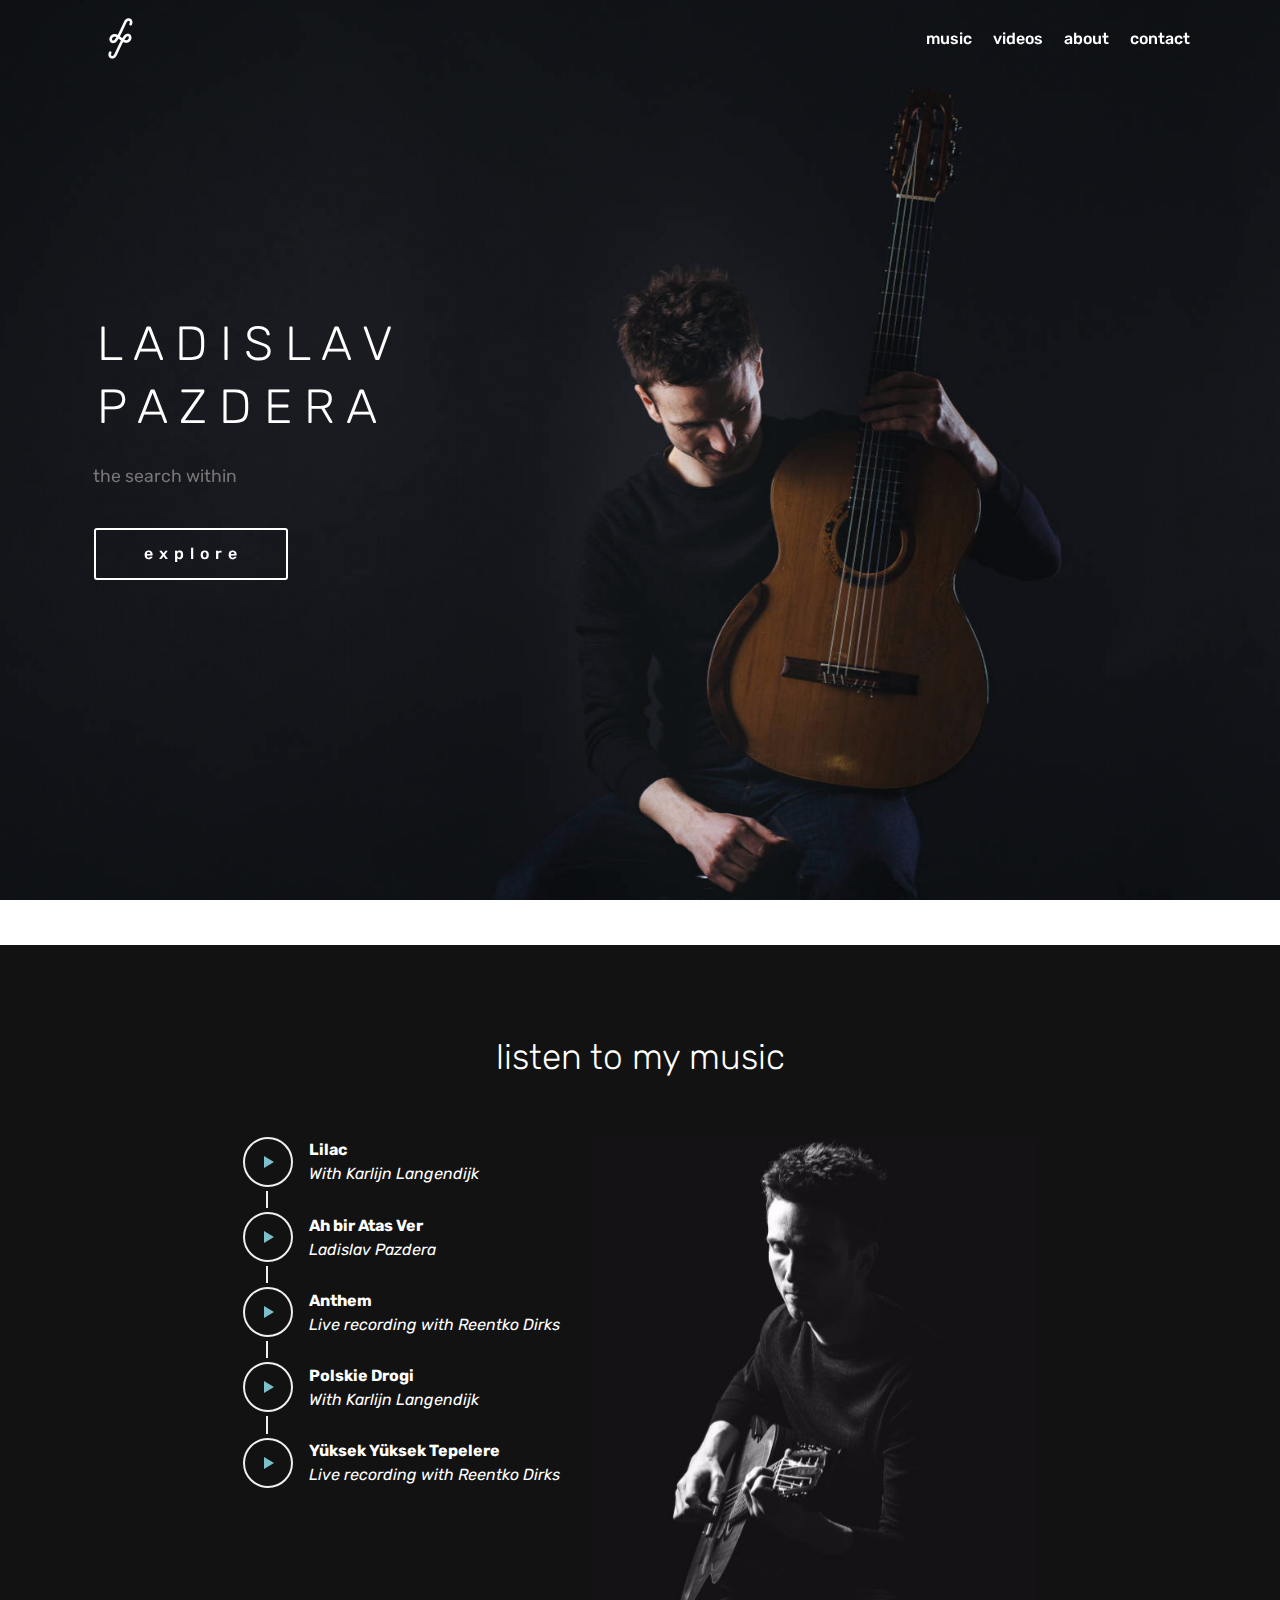
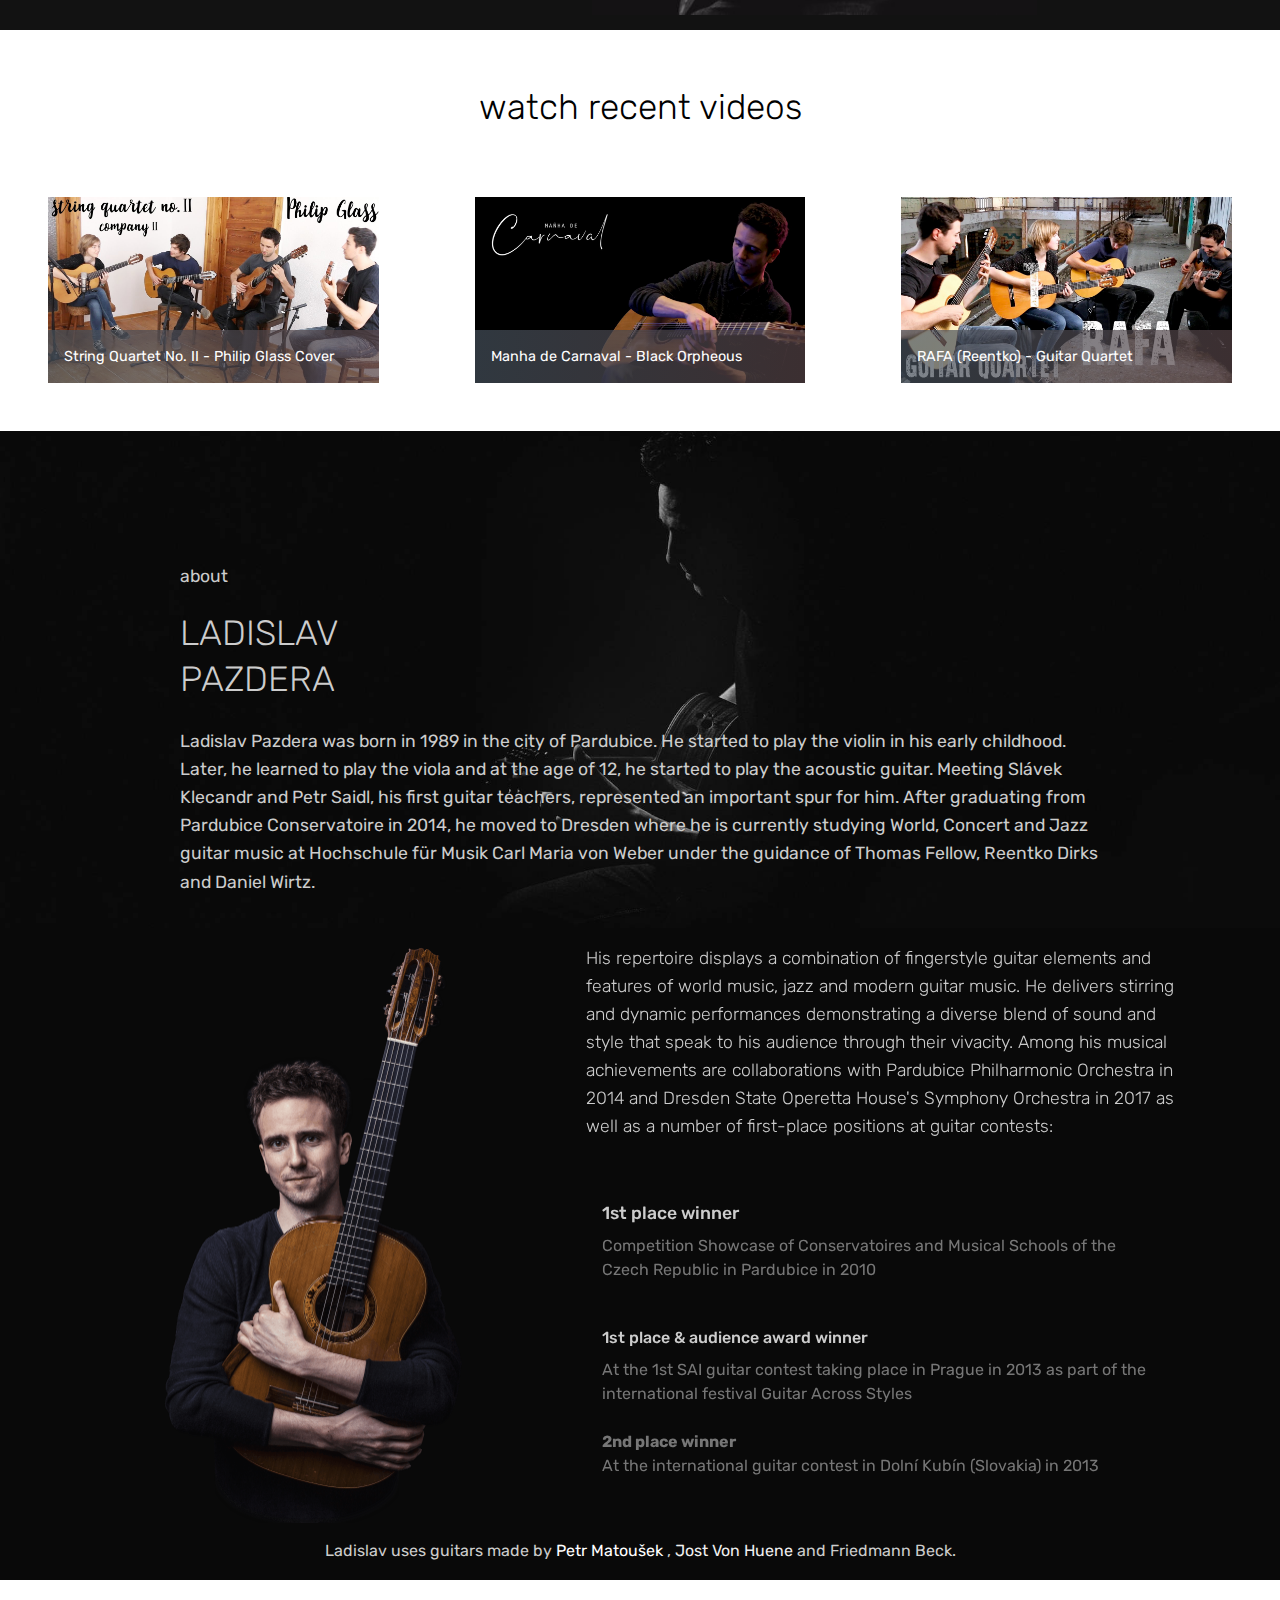
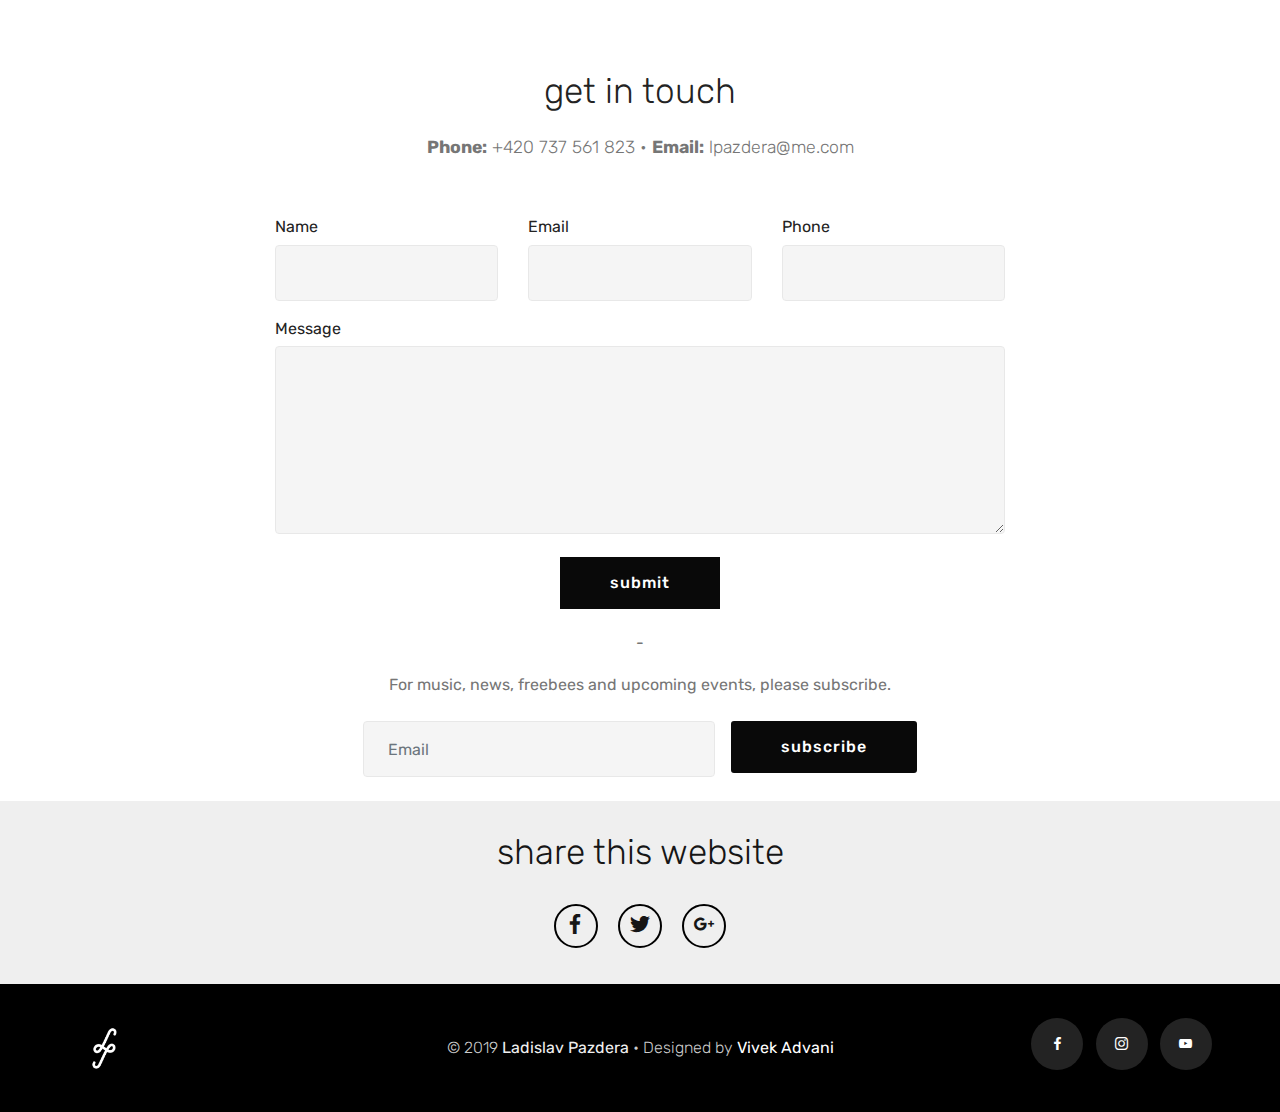
==== commit 7c734866: "create github pages" ====
--- a/index.html
+++ b/index.html
@@ -253,12 +253,12 @@
     </div>
 </section>
 
-<section class="mbr-gallery mbr-slider-carousel cid-rkjtBKqISM" id="gallery2-3n">
+<section class="mbr-gallery mbr-slider-carousel cid-ruuyq7HIMa" id="gallery4-3r">
 
     
 
     <div>
-        <div><!-- Filter --><!-- Gallery --><div class="mbr-gallery-row"><div class="mbr-gallery-layout-default"><div><div><div class="mbr-gallery-item mbr-gallery-item--p1 video-slide" data-video-url="https://youtu.be/KsRNype3oss" data-tags="Responsive"><div href="#lb-gallery2-3n" data-slide-to="0" data-toggle="modal"><div></div><img alt="" src="assets/images/mobirise2019210-119512019-2-0-12-9-34.jpg"><span class="icon-video"></span><span class="mbr-gallery-title mbr-fonts-style display-7">Francamente - Ladislav &amp; Karlijn</span></div></div><div class="mbr-gallery-item mbr-gallery-item--p1 video-slide" data-video-url="https://youtu.be/HALj7qU400k" data-tags="Awesome"><div href="#lb-gallery2-3n" data-slide-to="1" data-toggle="modal"><div></div><img alt="" src="assets/images/mobirise201928-1441572019-2-5-15-42-51.jpg"><span class="icon-video"></span><span class="mbr-gallery-title mbr-fonts-style display-7">RAFA (Reentko) - Guitar Quartet</span></div></div><div class="mbr-gallery-item mbr-gallery-item--p1 video-slide" data-video-url="https://youtu.be/0VZj5c7BqC8" data-tags="Awesome"><div href="#lb-gallery2-3n" data-slide-to="2" data-toggle="modal"><div></div><img alt="" src="assets/images/mobirise2019210-119512019-2-0-12-25-37.jpg"><span class="icon-video"></span><span class="mbr-gallery-title mbr-fonts-style display-7">Manha de Carnaval - Black Orpheous</span></div></div><div class="mbr-gallery-item mbr-gallery-item--p1 video-slide" data-video-url="https://youtu.be/FETWTqBOEYI" data-tags="Animated"><div href="#lb-gallery2-3n" data-slide-to="3" data-toggle="modal"><div></div><img alt="" src="assets/images/mobirise201928-1441572019-2-5-15-43-35.jpg"><span class="icon-video"></span><span class="mbr-gallery-title mbr-fonts-style display-7">String Quartet No. II - Philip Glass Cover&nbsp;</span></div></div></div></div><div class="clearfix"></div></div></div><!-- Lightbox --><div data-app-prevent-settings="" class="mbr-slider modal fade carousel slide" tabindex="-1" data-keyboard="true" data-interval="false" id="lb-gallery2-3n"><div class="modal-dialog"><div class="modal-content"><div class="modal-body"><div class="carousel-inner"><div class="carousel-item video-container"><img src="assets/images/background7.jpg" alt="" title=""></div><div class="carousel-item video-container"><img src="assets/images/background5.jpg" alt="" title=""></div><div class="carousel-item active video-container"><img src="assets/images/collection-musical-notes-53876-8146-626x484.jpg" alt="" title=""></div><div class="carousel-item video-container"><img src="assets/images/background8.jpg" alt="" title=""></div></div><a class="carousel-control carousel-control-prev" role="button" data-slide="prev" href="#lb-gallery2-3n"><span class="mbri-left mbr-iconfont" aria-hidden="true"></span><span class="sr-only">Previous</span></a><a class="carousel-control carousel-control-next" role="button" data-slide="next" href="#lb-gallery2-3n"><span class="mbri-right mbr-iconfont" aria-hidden="true"></span><span class="sr-only">Next</span></a><a class="close" href="#" role="button" data-dismiss="modal"><span class="sr-only">Close</span></a></div></div></div></div></div>
+        <div><!-- Gallery --><div class="gallery-row"><div class="mbr-gallery-layout-default"><div><div class="row-first row justify-content-center m-0"><div class="mbr-gallery-item col-lg-4 col-md-4 col-sm-12 p-5 video-slide" data-video-url="https://youtu.be/FETWTqBOEYI"><div href="#lb-gallery4-3r" data-slide-to="0" data-toggle="modal"><div></div><img alt="" src="assets/images/mobirise201928-1441572019-2-5-15-43-35.jpg"><span class="icon-video"></span><span class="mbr-gallery-title mbr-fonts-style display-7">String Quartet No. II - Philip Glass Cover </span></div></div><div class="mbr-gallery-item col-lg-4 col-md-4 col-sm-12 p-5 video-slide" data-video-url="https://www.youtube.com/watch?v=9CsQvzCGNCc"><div href="#lb-gallery4-3r" data-slide-to="1" data-toggle="modal"><div></div><img alt="" src="assets/images/mobirise2019526-1134512019-5-3-11-36.jpg"><span class="icon-video"></span><span class="mbr-gallery-title mbr-fonts-style display-7">Manha de Carnaval - Black Orpheous</span></div></div><div class="mbr-gallery-item col-lg-4 col-md-4 col-sm-12 p-5 video-slide" data-video-url="https://youtu.be/HALj7qU400k"><div href="#lb-gallery4-3r" data-slide-to="2" data-toggle="modal"><div></div><img alt="" src="assets/images/mobirise201928-1441572019-2-5-15-42-51.jpg"><span class="icon-video"></span><span class="mbr-gallery-title mbr-fonts-style display-7">RAFA (Reentko) - Guitar Quartet</span></div></div></div></div><div class="clearfix"></div></div></div><!-- Lightbox --><div data-app-prevent-settings="" class="mbr-slider modal fade carousel slide" tabindex="-1" data-keyboard="true" data-interval="false" id="lb-gallery4-3r"><div class="modal-dialog"><div class="modal-content"><div class="modal-body"><div class="carousel-inner"><div class="carousel-item active video-container"><img src="assets/images/background2.jpg" alt="" title=""></div><div class="carousel-item video-container"><img src="assets/images/background1.jpg" alt="" title=""></div><div class="carousel-item video-container"><img src="assets/images/background3.jpg" alt="" title=""></div></div><a class="carousel-control carousel-control-prev" role="button" data-slide="prev" href="#lb-gallery4-3r"><span class="mbri-left mbr-iconfont" aria-hidden="true"></span><span class="sr-only">Previous</span></a><a class="carousel-control carousel-control-next" role="button" data-slide="next" href="#lb-gallery4-3r"><span class="mbri-right mbr-iconfont" aria-hidden="true"></span><span class="sr-only">Next</span></a><a class="close" href="#" role="button" data-dismiss="modal"><span class="sr-only">Close</span></a></div></div></div></div></div>
     </div>
 
 </section>
@@ -371,7 +371,7 @@
         <div class="row justify-content-center">
             <div class="media-container-column col-lg-8" data-form-type="formoid">
                 <!---Formbuilder Form--->
-                <form action="https://mobirise.com/" method="POST" class="mbr-form form-with-styler" data-form-title="Mobirise Form"><input type="hidden" name="email" data-form-email="true" value="XvcDHrLBiV7dufgfv5nqBVyEcrhn/aDMpKMx3alFCJOthd4tCguyswyc6W4NayhERHSc1GlnMjoK+IT9yqvYZ+Ol+6rsPZ+dWMMtPdDesfexNwviPKD78TnFg/e1LKa+">
+                <form action="https://mobirise.com/" method="POST" class="mbr-form form-with-styler" data-form-title="Mobirise Form"><input type="hidden" name="email" data-form-email="true" value="7ejIT6jhhkNKpxwXYg/gCxeL5kkviUt5YXsl0YGraAIZ7qTpcsPM6ZgL4KVlQ2a+vFQPWrDnodz1N0Pr/ZnwLIIpaFLx1HvrYpg2CR5AsArRnpsuz9wYHMQSkj+0K0QL">
                     <div class="row row-sm-offset">
                         <div hidden="hidden" data-form-alert="" class="alert alert-success col-12">Thank you for getting in touch. I will get back to you soon.</div>
                         <div hidden="hidden" data-form-alert-danger="" class="alert alert-danger col-12">
@@ -430,7 +430,7 @@
         <div class="row py-2 justify-content-center">
             <div class="col-12 col-lg-6  col-md-8 " data-form-type="formoid">
                 <!---Formbuilder Form--->
-                <form action="https://mobirise.com/" method="POST" class="mbr-form form-with-styler" data-form-title="Mobirise Form"><input type="hidden" name="email" data-form-email="true" value="7BCR4/taE51/41e4FN8w6L/jjqUsUcBwVpp5+0QR8w44MDtibmVQ19IbhHv2RJKnvXehdAl/3hgx6nP2vmaioWdLnlR8kokjV9eqzDyoFrro/kSSe/dbDS5oT9reJWZ1">
+                <form action="https://mobirise.com/" method="POST" class="mbr-form form-with-styler" data-form-title="Mobirise Form"><input type="hidden" name="email" data-form-email="true" value="LuEQQ1IYrcy1xpopxnhRIU1bk6UL8skiuOIHJE3onAHw1rGJKAgqPlgjbUhSOXKS+nDo7TlWAw3NDADQ6EvV6IVQPdrYhoci6QS+fiOoq2Wkhg+WrrgYlZMK89SA+p//">
                     <div class="row">
                         <div hidden="hidden" data-form-alert="" class="alert alert-success col-12">Thank you for subscribing!</div>
                         <div hidden="hidden" data-form-alert-danger="" class="alert alert-danger col-12">
@@ -496,16 +496,20 @@
             <div class="social-media col-sm-12 col-lg-4">
                 <ul>
                     <li>
-                      <a class="icon-transition" href="http://facebook.com/ladislav.pazdera.7" target="_blank">
+                      <a class="icon-transition" href="https://www.facebook.com/lpazdera.guitar" target="_blank">
                         <span class="mbr-iconfont socicon-facebook socicon"></span>
                       </a>
                     </li>
                     <li>
-                      <a class="icon-transition" href="https://www.youtube.com/watch?v=HALj7qU400k&list=PLH-D7hnJ_nCqMzOw79CNAnOQYXRVbgcAw" target="_blank">
+                      <a class="icon-transition" href="https://www.instagram.com/lpazdera.guitar" target="_blank">
+                        <span class="mbr-iconfont socicon-instagram socicon"></span>
+                      </a>
+                    </li>
+                    <li>
+                      <a class="icon-transition" href="#">
                         <span class="mbr-iconfont socicon-youtube socicon"></span>
                       </a>
                     </li>
-                    
                     
                     
                 </ul>
@@ -526,7 +530,8 @@
   <script src="assets/smoothscroll/smooth-scroll.js"></script>
   <script src="assets/vimeoplayer/jquery.mb.vimeo_player.js"></script>
   <script src="assets/sociallikes/social-likes.js"></script>
-  <script src="assets/dropdown/js/script.min.js"></script>
+  <script src="assets/dropdown/js/nav-dropdown.js"></script>
+  <script src="assets/dropdown/js/navbar-dropdown.js"></script>
   <script src="assets/touchswipe/jquery.touch-swipe.min.js"></script>
   <script src="assets/theme/js/script.js"></script>
   <script src="assets/slidervideo/script.js"></script>
--- a/assets/theme/css/style.css
+++ b/assets/theme/css/style.css
@@ -1,4 +1,514 @@
 /*!
  * Mobirise v4 theme (https://mobirise.com/)
  * Copyright 2017 Mobirise
- */section{background-color:#eeeeee}section,.container,.container-fluid{position:relative;word-wrap:break-word}a.mbr-iconfont:hover{text-decoration:none}.article .lead p,.article .lead ul,.article .lead ol,.article .lead pre,.article .lead blockquote{margin-bottom:0}a{font-style:normal;font-weight:400;cursor:pointer}a,a:hover{text-decoration:none}figure{margin-bottom:0}body{color:#232323}h1,h2,h3,h4,h5,h6,.h1,.h2,.h3,.h4,.h5,.h6,.display-1,.display-2,.display-3,.display-4{line-height:1;word-break:break-word;word-wrap:break-word}b,strong{font-weight:bold}blockquote{padding:10px 0 10px 20px;position:relative;border-left:2px solid;border-color:#ff3366}input:-webkit-autofill,input:-webkit-autofill:hover,input:-webkit-autofill:focus,input:-webkit-autofill:active{transition-delay:9999s;transition-property:background-color, color}textarea[type="hidden"]{display:none}body{position:relative}section{background-position:50% 50%;background-repeat:no-repeat;background-size:cover}section .mbr-background-video,section .mbr-background-video-preview{position:absolute;bottom:0;left:0;right:0;top:0}.hidden{visibility:hidden}.mbr-z-index20{z-index:20}/*! Base colors */.mbr-white{color:#ffffff}.mbr-black{color:#000000}.mbr-bg-white{background-color:#ffffff}.mbr-bg-black{background-color:#000000}/*! Text-aligns */.align-left{text-align:left}.align-center{text-align:center}.align-right{text-align:right}@media (max-width: 767px){.align-left,.align-center,.align-right,.mbr-section-btn,.mbr-section-title{text-align:center}}/*! Font-weight  */.mbr-light{font-weight:300}.mbr-regular{font-weight:400}.mbr-semibold{font-weight:500}.mbr-bold{font-weight:700}/*! Media  */.media-size-item{-webkit-flex:1 1 auto;-moz-flex:1 1 auto;-ms-flex:1 1 auto;-o-flex:1 1 auto;flex:1 1 auto}.media-content{-webkit-flex-basis:100%;flex-basis:100%}.media-container-row{display:-ms-flexbox;display:-webkit-flex;display:flex;-webkit-flex-direction:row;-ms-flex-direction:row;flex-direction:row;-webkit-flex-wrap:wrap;-ms-flex-wrap:wrap;flex-wrap:wrap;-webkit-justify-content:center;-ms-flex-pack:center;justify-content:center;-webkit-align-content:center;-ms-flex-line-pack:center;align-content:center;-webkit-align-items:start;-ms-flex-align:start;align-items:start}.media-container-row .media-size-item{width:400px}.media-container-column{display:-ms-flexbox;display:-webkit-flex;display:flex;-webkit-flex-direction:column;-ms-flex-direction:column;flex-direction:column;-webkit-flex-wrap:wrap;-ms-flex-wrap:wrap;flex-wrap:wrap;-webkit-justify-content:center;-ms-flex-pack:center;justify-content:center;-webkit-align-content:center;-ms-flex-line-pack:center;align-content:center;-webkit-align-items:stretch;-ms-flex-align:stretch;align-items:stretch}.media-container-column>*{width:100%}@media (min-width: 992px){.media-container-row{-webkit-flex-wrap:nowrap;-ms-flex-wrap:nowrap;flex-wrap:nowrap}}figure{overflow:hidden}figure[mbr-media-size]{transition:width 0.1s}.mbr-figure img,.mbr-figure iframe{display:block;width:100%}.card{background-color:transparent;border:none}.card-box{flex:0 0 100%}.card-img{text-align:center;flex-shrink:0;-webkit-flex-shrink:0}.media{max-width:100%;margin:0 auto}.mbr-figure{-ms-flex-item-align:center;-ms-grid-row-align:center;-webkit-align-self:center;align-self:center}.media-container>div{max-width:100%}.mbr-figure img,.card-img img{width:100%}@media (max-width: 991px){.media-size-item{width:auto !important}.media{width:auto}.mbr-figure{width:100% !important}}/*! Buttons */.mbr-section-btn{margin-left:-.25rem;margin-right:-.25rem;font-size:0}nav .mbr-section-btn{margin-left:0rem;margin-right:0rem}/*! Btn icon margin */.btn .mbr-iconfont,.btn.btn-sm .mbr-iconfont{cursor:pointer;margin-right:0.5rem}.btn.btn-md .mbr-iconfont,.btn.btn-md .mbr-iconfont{margin-right:0.8rem}.mbr-regular{font-weight:400}.mbr-semibold{font-weight:500}.mbr-bold{font-weight:700}[type="submit"]{-webkit-appearance:none}/*! Full-screen */.mbr-fullscreen .mbr-overlay{min-height:100vh}.mbr-fullscreen{display:flex;display:-webkit-flex;display:-moz-flex;display:-ms-flex;display:-o-flex;align-items:center;-webkit-align-items:center;min-height:100vh;padding-top:3rem;padding-bottom:3rem}/*! Map */.map{height:25rem;position:relative}.map iframe{width:100%;height:100%}.form-asterisk{font-family:initial;position:absolute;top:-2px;font-weight:normal}/*! Scroll to top arrow */.mbr-arrow-up{bottom:25px;right:90px;position:fixed;text-align:right;z-index:5000;color:#ffffff;font-size:32px;transform:rotate(180deg);-webkit-transform:rotate(180deg)}.mbr-arrow-up a{background:rgba(0,0,0,0.2);border-radius:3px;color:#fff;display:inline-block;height:60px;width:60px;outline-style:none !important;position:relative;text-decoration:none;transition:all .3s ease-in-out;cursor:pointer;text-align:center}.mbr-arrow-up a:hover{background-color:rgba(0,0,0,0.4)}.mbr-arrow-up a i{line-height:60px}.mbr-arrow-up-icon{display:block;color:#fff}.mbr-arrow-up-icon::before{content:"\203a";display:inline-block;font-family:serif;font-size:32px;line-height:1;font-style:normal;position:relative;top:6px;left:-4px;-webkit-transform:rotate(-90deg);transform:rotate(-90deg)}/*! Arrow Down */.mbr-arrow{position:absolute;bottom:45px;left:50%;width:60px;height:60px;cursor:pointer;background-color:rgba(80,80,80,0.5);border-radius:50%;-webkit-transform:translateX(-50%);transform:translateX(-50%)}.mbr-arrow>a{display:inline-block;text-decoration:none;outline-style:none;-webkit-animation:arrowdown 1.7s ease-in-out infinite;animation:arrowdown 1.7s ease-in-out infinite}.mbr-arrow>a>i{position:absolute;top:-2px;left:15px;font-size:2rem}@keyframes arrowdown{0%{transform:translateY(0px);-webkit-transform:translateY(0px)}50%{transform:translateY(-5px);-webkit-transform:translateY(-5px)}100%{transform:translateY(0px);-webkit-transform:translateY(0px)}}@-webkit-keyframes arrowdown{0%{transform:translateY(0px);-webkit-transform:translateY(0px)}50%{transform:translateY(-5px);-webkit-transform:translateY(-5px)}100%{transform:translateY(0px);-webkit-transform:translateY(0px)}}@media (max-width: 500px){.mbr-arrow-up{left:50%;right:auto;transform:translateX(-50%) rotate(180deg);-webkit-transform:translateX(-50%) rotate(180deg)}}@keyframes gradient-animation{from{background-position:0% 100%;animation-timing-function:ease-in-out}to{background-position:100% 0%;animation-timing-function:ease-in-out}}@-webkit-keyframes gradient-animation{from{background-position:0% 100%;animation-timing-function:ease-in-out}to{background-position:100% 0%;animation-timing-function:ease-in-out}}.bg-gradient{background-size:200% 200%;animation:gradient-animation 5s infinite alternate;-webkit-animation:gradient-animation 5s infinite alternate}.menu .navbar-brand{display:-webkit-flex}.menu .navbar-brand span{display:flex;display:-webkit-flex}.menu .navbar-brand .navbar-caption-wrap{display:-webkit-flex}.menu .navbar-brand .navbar-logo img{display:-webkit-flex}@media (min-width: 768px) and (max-width: 991px){.menu .navbar-toggleable-sm .navbar-nav{display:-webkit-box;display:-webkit-flex;display:-ms-flexbox}}@media (max-width: 991px){.menu .navbar-collapse{max-height:93.5vh}.menu .navbar-collapse.show{overflow:auto}}@media (min-width: 992px){.menu .navbar-nav.nav-dropdown{display:-webkit-flex}.menu .navbar-toggleable-sm .navbar-collapse{display:-webkit-flex !important}.menu .collapsed .navbar-collapse{max-height:93.5vh}.menu .collapsed .navbar-collapse.show{overflow:auto}}@media (max-width: 767px){.menu .navbar-collapse{max-height:80vh}}.navbar{display:-webkit-flex;-webkit-flex-wrap:wrap;-webkit-align-items:center;-webkit-justify-content:space-between}.navbar-collapse{-webkit-flex-basis:100%;-webkit-flex-grow:1;-webkit-align-items:center}.nav-dropdown .link{padding:.667em 1.667em !important;margin:0 !important}.nav{display:-webkit-flex;-webkit-flex-wrap:wrap}.row{display:-webkit-flex;-webkit-flex-wrap:wrap}.justify-content-center{-webkit-justify-content:center}.form-inline{display:-webkit-flex;-webkit-flex-flow:row wrap;-webkit-align-items:center}.card-wrapper{-webkit-flex:1}.carousel-control{z-index:10;display:-webkit-flex;-webkit-align-items:center;-webkit-justify-content:center}.carousel-controls{display:-webkit-flex}.media{display:-webkit-flex}.form-group:focus{outline:none}.jq-selectbox__select{padding:1.07em .5em;position:absolute;top:0;left:0;width:100%}.jq-selectbox__dropdown{position:absolute;top:100% !important;left:0 !important;width:100% !important}.jq-selectbox__trigger-arrow{transform:translateY(-50%)}.jq-selectbox li{padding:1.07em .5em}.modal-dialog,.modal-content{height:100%}.modal-dialog .carousel-inner{height:100%;height:-webkit-fill-available;height:fill-available}.carousel-item{text-align:center}.carousel-item img{margin:auto}
+ */
+section {
+  background-color: #eeeeee; }
+
+section,
+.container,
+.container-fluid {
+  position: relative;
+  word-wrap: break-word; }
+
+a.mbr-iconfont:hover {
+  text-decoration: none; }
+
+.article .lead p, .article .lead ul, .article .lead ol, .article .lead pre, .article .lead blockquote {
+  margin-bottom: 0; }
+
+a {
+  font-style: normal;
+  font-weight: 400;
+  cursor: pointer; }
+  a, a:hover {
+    text-decoration: none; }
+
+figure {
+  margin-bottom: 0; }
+
+body {
+  color: #232323; }
+
+h1, h2, h3, h4, h5, h6,
+.h1, .h2, .h3, .h4, .h5, .h6,
+.display-1, .display-2, .display-3, .display-4 {
+  line-height: 1;
+  word-break: break-word;
+  word-wrap: break-word; }
+
+b, strong {
+  font-weight: bold; }
+
+blockquote {
+  padding: 10px 0 10px 20px;
+  position: relative;
+  border-left: 2px solid;
+  border-color: #ff3366; }
+
+input:-webkit-autofill, input:-webkit-autofill:hover, input:-webkit-autofill:focus, input:-webkit-autofill:active {
+  transition-delay: 9999s;
+  transition-property: background-color, color; }
+
+textarea[type="hidden"] {
+  display: none; }
+
+body {
+  position: relative; }
+
+section {
+  background-position: 50% 50%;
+  background-repeat: no-repeat;
+  background-size: cover; }
+  section .mbr-background-video,
+  section .mbr-background-video-preview {
+    position: absolute;
+    bottom: 0;
+    left: 0;
+    right: 0;
+    top: 0; }
+
+.hidden {
+  visibility: hidden; }
+
+.mbr-z-index20 {
+  z-index: 20; }
+
+/*! Base colors */
+.mbr-white {
+  color: #ffffff; }
+
+.mbr-black {
+  color: #000000; }
+
+.mbr-bg-white {
+  background-color: #ffffff; }
+
+.mbr-bg-black {
+  background-color: #000000; }
+
+/*! Text-aligns */
+.align-left {
+  text-align: left; }
+
+.align-center {
+  text-align: center; }
+
+.align-right {
+  text-align: right; }
+
+@media (max-width: 767px) {
+  .align-left, .align-center, .align-right, .mbr-section-btn, .mbr-section-title {
+    text-align: center; } }
+/*! Font-weight  */
+.mbr-light {
+  font-weight: 300; }
+
+.mbr-regular {
+  font-weight: 400; }
+
+.mbr-semibold {
+  font-weight: 500; }
+
+.mbr-bold {
+  font-weight: 700; }
+
+/*! Media  */
+.media-size-item {
+  -webkit-flex: 1 1 auto;
+  -moz-flex: 1 1 auto;
+  -ms-flex: 1 1 auto;
+  -o-flex: 1 1 auto;
+  flex: 1 1 auto; }
+
+.media-content {
+  -webkit-flex-basis: 100%;
+  flex-basis: 100%; }
+
+.media-container-row {
+  display: -ms-flexbox;
+  display: -webkit-flex;
+  display: flex;
+  -webkit-flex-direction: row;
+  -ms-flex-direction: row;
+  flex-direction: row;
+  -webkit-flex-wrap: wrap;
+  -ms-flex-wrap: wrap;
+  flex-wrap: wrap;
+  -webkit-justify-content: center;
+  -ms-flex-pack: center;
+  justify-content: center;
+  -webkit-align-content: center;
+  -ms-flex-line-pack: center;
+  align-content: center;
+  -webkit-align-items: start;
+  -ms-flex-align: start;
+  align-items: start; }
+  .media-container-row .media-size-item {
+    width: 400px; }
+
+.media-container-column {
+  display: -ms-flexbox;
+  display: -webkit-flex;
+  display: flex;
+  -webkit-flex-direction: column;
+  -ms-flex-direction: column;
+  flex-direction: column;
+  -webkit-flex-wrap: wrap;
+  -ms-flex-wrap: wrap;
+  flex-wrap: wrap;
+  -webkit-justify-content: center;
+  -ms-flex-pack: center;
+  justify-content: center;
+  -webkit-align-content: center;
+  -ms-flex-line-pack: center;
+  align-content: center;
+  -webkit-align-items: stretch;
+  -ms-flex-align: stretch;
+  align-items: stretch; }
+  .media-container-column > * {
+    width: 100%; }
+
+@media (min-width: 992px) {
+  .media-container-row {
+    -webkit-flex-wrap: nowrap;
+    -ms-flex-wrap: nowrap;
+    flex-wrap: nowrap; } }
+figure {
+  overflow: hidden; }
+
+figure[mbr-media-size] {
+  transition: width 0.1s; }
+
+.mbr-figure img, .mbr-figure iframe {
+  display: block;
+  width: 100%; }
+
+.card {
+  background-color: transparent;
+  border: none; }
+
+.card-box {
+  width: 100%; }
+
+.card-img {
+  text-align: center;
+  flex-shrink: 0;
+  -webkit-flex-shrink: 0; }
+
+.media {
+  max-width: 100%;
+  margin: 0 auto; }
+
+.mbr-figure {
+  -ms-flex-item-align: center;
+  -ms-grid-row-align: center;
+  -webkit-align-self: center;
+  align-self: center; }
+
+.media-container > div {
+  max-width: 100%; }
+
+.mbr-figure img, .card-img img {
+  width: 100%; }
+
+@media (max-width: 991px) {
+  .media-size-item {
+    width: auto !important; }
+
+  .media {
+    width: auto; }
+
+  .mbr-figure {
+    width: 100% !important; } }
+/*! Buttons */
+.mbr-section-btn {
+  margin-left: -.25rem;
+  margin-right: -.25rem;
+  font-size: 0; }
+
+nav .mbr-section-btn {
+  margin-left: 0rem;
+  margin-right: 0rem; }
+
+/*! Btn icon margin */
+.btn .mbr-iconfont, .btn.btn-sm .mbr-iconfont {
+  cursor: pointer;
+  margin-right: 0.5rem; }
+
+.btn.btn-md .mbr-iconfont, .btn.btn-md .mbr-iconfont {
+  margin-right: 0.8rem; }
+
+.mbr-regular {
+  font-weight: 400; }
+
+.mbr-semibold {
+  font-weight: 500; }
+
+.mbr-bold {
+  font-weight: 700; }
+
+[type="submit"] {
+  -webkit-appearance: none; }
+
+/*! Full-screen */
+.mbr-fullscreen .mbr-overlay {
+  min-height: 100vh; }
+
+.mbr-fullscreen {
+  display: flex;
+  display: -webkit-flex;
+  display: -moz-flex;
+  display: -ms-flex;
+  display: -o-flex;
+  align-items: center;
+  -webkit-align-items: center;
+  min-height: 100vh;
+  padding-top: 3rem;
+  padding-bottom: 3rem; }
+
+/*! Map */
+.map {
+  height: 25rem;
+  position: relative; }
+  .map iframe {
+    width: 100%;
+    height: 100%; }
+
+/* Form */
+.form-asterisk {
+  font-family: initial;
+  position: absolute;
+  top: -2px;
+  font-weight: normal; }
+
+/*! Scroll to top arrow */
+.mbr-arrow-up {
+  bottom: 25px;
+  right: 90px;
+  position: fixed;
+  text-align: right;
+  z-index: 5000;
+  color: #ffffff;
+  font-size: 32px;
+  transform: rotate(180deg);
+  -webkit-transform: rotate(180deg); }
+
+.mbr-arrow-up a {
+  background: rgba(0, 0, 0, 0.2);
+  border-radius: 3px;
+  color: #fff;
+  display: inline-block;
+  height: 60px;
+  width: 60px;
+  outline-style: none !important;
+  position: relative;
+  text-decoration: none;
+  transition: all .3s ease-in-out;
+  cursor: pointer;
+  text-align: center; }
+  .mbr-arrow-up a:hover {
+    background-color: rgba(0, 0, 0, 0.4); }
+  .mbr-arrow-up a i {
+    line-height: 60px; }
+
+.mbr-arrow-up-icon {
+  display: block;
+  color: #fff; }
+
+.mbr-arrow-up-icon::before {
+  content: "\203a";
+  display: inline-block;
+  font-family: serif;
+  font-size: 32px;
+  line-height: 1;
+  font-style: normal;
+  position: relative;
+  top: 6px;
+  left: -4px;
+  -webkit-transform: rotate(-90deg);
+  transform: rotate(-90deg); }
+
+/*! Arrow Down */
+.mbr-arrow {
+  position: absolute;
+  bottom: 45px;
+  left: 50%;
+  width: 60px;
+  height: 60px;
+  cursor: pointer;
+  background-color: rgba(80, 80, 80, 0.5);
+  border-radius: 50%;
+  -webkit-transform: translateX(-50%);
+  transform: translateX(-50%); }
+  .mbr-arrow > a {
+    display: inline-block;
+    text-decoration: none;
+    outline-style: none;
+    -webkit-animation: arrowdown 1.7s ease-in-out infinite;
+    animation: arrowdown 1.7s ease-in-out infinite; }
+    .mbr-arrow > a > i {
+      position: absolute;
+      top: -2px;
+      left: 15px;
+      font-size: 2rem; }
+
+@keyframes arrowdown {
+  0% {
+    transform: translateY(0px);
+    -webkit-transform: translateY(0px); }
+  50% {
+    transform: translateY(-5px);
+    -webkit-transform: translateY(-5px); }
+  100% {
+    transform: translateY(0px);
+    -webkit-transform: translateY(0px); } }
+@-webkit-keyframes arrowdown {
+  0% {
+    transform: translateY(0px);
+    -webkit-transform: translateY(0px); }
+  50% {
+    transform: translateY(-5px);
+    -webkit-transform: translateY(-5px); }
+  100% {
+    transform: translateY(0px);
+    -webkit-transform: translateY(0px); } }
+@media (max-width: 500px) {
+  .mbr-arrow-up {
+    left: 50%;
+    right: auto;
+    transform: translateX(-50%) rotate(180deg);
+    -webkit-transform: translateX(-50%) rotate(180deg); } }
+/*Gradients animation*/
+@keyframes gradient-animation {
+  from {
+    background-position: 0% 100%;
+    animation-timing-function: ease-in-out; }
+  to {
+    background-position: 100% 0%;
+    animation-timing-function: ease-in-out; } }
+@-webkit-keyframes gradient-animation {
+  from {
+    background-position: 0% 100%;
+    animation-timing-function: ease-in-out; }
+  to {
+    background-position: 100% 0%;
+    animation-timing-function: ease-in-out; } }
+.bg-gradient {
+  background-size: 200% 200%;
+  animation: gradient-animation 5s infinite alternate;
+  -webkit-animation: gradient-animation 5s infinite alternate; }
+
+.menu .navbar-brand {
+  display: -webkit-flex; }
+  .menu .navbar-brand span {
+    display: flex;
+    display: -webkit-flex; }
+  .menu .navbar-brand .navbar-caption-wrap {
+    display: -webkit-flex; }
+  .menu .navbar-brand .navbar-logo img {
+    display: -webkit-flex; }
+@media (min-width: 768px) and (max-width: 991px) {
+  .menu .navbar-toggleable-sm .navbar-nav {
+    display: -webkit-box;
+    display: -webkit-flex;
+    display: -ms-flexbox; } }
+@media (max-width: 991px) {
+  .menu .navbar-collapse {
+    max-height: 93.5vh; }
+    .menu .navbar-collapse.show {
+      overflow: auto; } }
+@media (min-width: 992px) {
+  .menu .navbar-nav.nav-dropdown {
+    display: -webkit-flex; }
+  .menu .navbar-toggleable-sm .navbar-collapse {
+    display: -webkit-flex !important; } }
+@media (max-width: 767px) {
+  .menu .navbar-collapse {
+    max-height: 80vh; } }
+
+.navbar {
+  display: -webkit-flex;
+  -webkit-flex-wrap: wrap;
+  -webkit-align-items: center;
+  -webkit-justify-content: space-between; }
+
+.navbar-collapse {
+  -webkit-flex-basis: 100%;
+  -webkit-flex-grow: 1;
+  -webkit-align-items: center; }
+
+.nav-dropdown .link {
+  padding: .667em 1.667em !important;
+  margin: 0 !important; }
+
+.nav {
+  display: -webkit-flex;
+  -webkit-flex-wrap: wrap; }
+
+.row {
+  display: -webkit-flex;
+  -webkit-flex-wrap: wrap; }
+
+.justify-content-center {
+  -webkit-justify-content: center; }
+
+.form-inline {
+  display: -webkit-flex;
+  -webkit-flex-flow: row wrap;
+  -webkit-align-items: center; }
+
+.card-wrapper {
+  -webkit-flex: 1; }
+
+.carousel-control {
+  z-index: 10;
+  display: -webkit-flex;
+  -webkit-align-items: center;
+  -webkit-justify-content: center; }
+
+.carousel-controls {
+  display: -webkit-flex; }
+
+.media {
+  display: -webkit-flex; }
+
+.form-group:focus {
+  outline: none; }
+
+.jq-selectbox__select {
+  padding: 1.07em .5em;
+  position: absolute;
+  top: 0;
+  left: 0;
+  width: 100%; }
+
+.jq-selectbox__dropdown {
+  position: absolute;
+  top: 100% !important;
+  left: 0 !important;
+  width: 100% !important; }
+
+.jq-selectbox__trigger-arrow {
+  transform: translateY(-50%); }
+
+.jq-selectbox li {
+  padding: 1.07em .5em; }
+
+div[data-for^="input-range"] input {
+  padding-left: 0;
+  padding-right: 0; }
+
+.modal-dialog, .modal-content {
+  height: 100%; }
+
+.modal-dialog .carousel-inner {
+  height: 100%;
+  height: -webkit-fill-available;
+  height: fill-available; }
+
+.carousel-item {
+  text-align: center; }
+
+.carousel-item img {
+  margin: auto; }
--- a/assets/mobirise/css/mbr-additional.css
+++ b/assets/mobirise/css/mbr-additional.css
@@ -1502,7 +1502,7 @@
 }
 .cid-rk8ASq1IoL {
   padding-top: 60px;
-  padding-bottom: 15px;
+  padding-bottom: 0px;
   background-color: #ffffff;
 }
 .cid-rk8ASq1IoL .mbr-section-subtitle {
@@ -1511,26 +1511,32 @@
 .cid-rk8ASq1IoL H2 {
   color: #000000;
 }
-.cid-rkjtBKqISM {
+.cid-ruuyq7HIMa {
   padding-top: 0px;
-  padding-bottom: 15px;
+  padding-bottom: 0px;
   background-color: #ffffff;
 }
-.cid-rkjtBKqISM .mbr-slider .carousel-control {
+.cid-ruuyq7HIMa .mbr-slider .carousel-control {
   background: #1b1b1b;
 }
-.cid-rkjtBKqISM .mbr-slider .carousel-control-prev {
+.cid-ruuyq7HIMa .mbr-slider .carousel-control-prev {
   left: 0;
   margin-left: 2.5rem;
 }
-.cid-rkjtBKqISM .mbr-slider .carousel-control-next {
+.cid-ruuyq7HIMa .mbr-slider .carousel-control-next {
   right: 0;
   margin-right: 2.5rem;
 }
-.cid-rkjtBKqISM .mbr-slider .modal-body .close {
+.cid-ruuyq7HIMa .mbr-slider .modal-body .close {
   background: #1b1b1b;
 }
-.cid-rkjtBKqISM .mbr-gallery-item > div::before {
+.cid-ruuyq7HIMa .row > .row {
+  display: block;
+}
+.cid-ruuyq7HIMa .mbr-gallery-item {
+  width: 100%;
+}
+.cid-ruuyq7HIMa .mbr-gallery-item > div::before {
   content: '';
   position: absolute;
   left: 0;
@@ -1543,13 +1549,16 @@
   transition: 0.2s opacity ease-in-out;
   background: linear-gradient(to left, #554346, #45505b) !important;
 }
-.cid-rkjtBKqISM .mbr-gallery-item > div:hover .mbr-gallery-title::before {
+.cid-ruuyq7HIMa .mbr-gallery-item > div {
+  position: relative;
+}
+.cid-ruuyq7HIMa .mbr-gallery-item > div:hover .mbr-gallery-title::before {
   background: transparent !important;
 }
-.cid-rkjtBKqISM .mbr-gallery-item > div:hover:before {
+.cid-ruuyq7HIMa .mbr-gallery-item > div:hover:before {
   opacity: 0.7 !important;
 }
-.cid-rkjtBKqISM .mbr-gallery-title {
+.cid-ruuyq7HIMa .mbr-gallery-title {
   font-size: .9em;
   position: absolute;
   display: block;
@@ -1559,7 +1568,7 @@
   color: #fff;
   z-index: 2;
 }
-.cid-rkjtBKqISM .mbr-gallery-title:before {
+.cid-ruuyq7HIMa .mbr-gallery-title:before {
   content: " ";
   width: 100%;
   height: 100%;
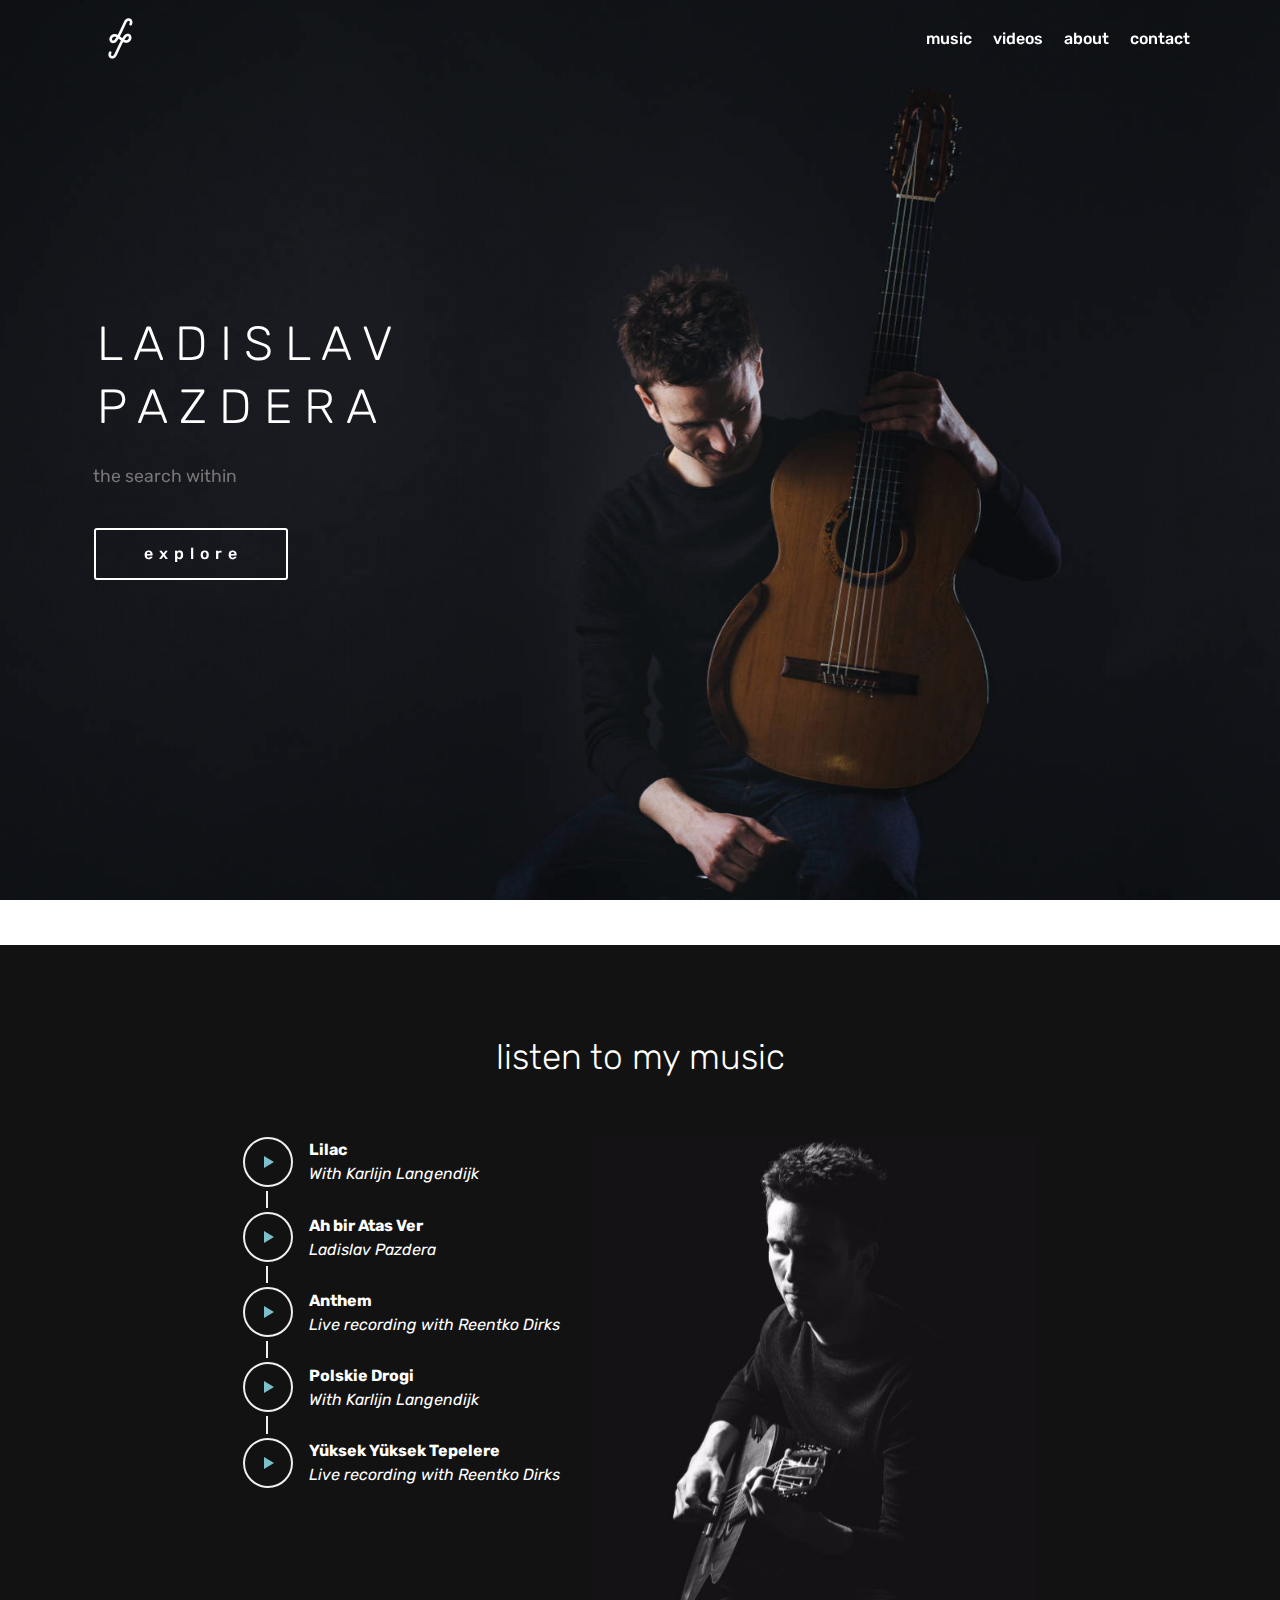
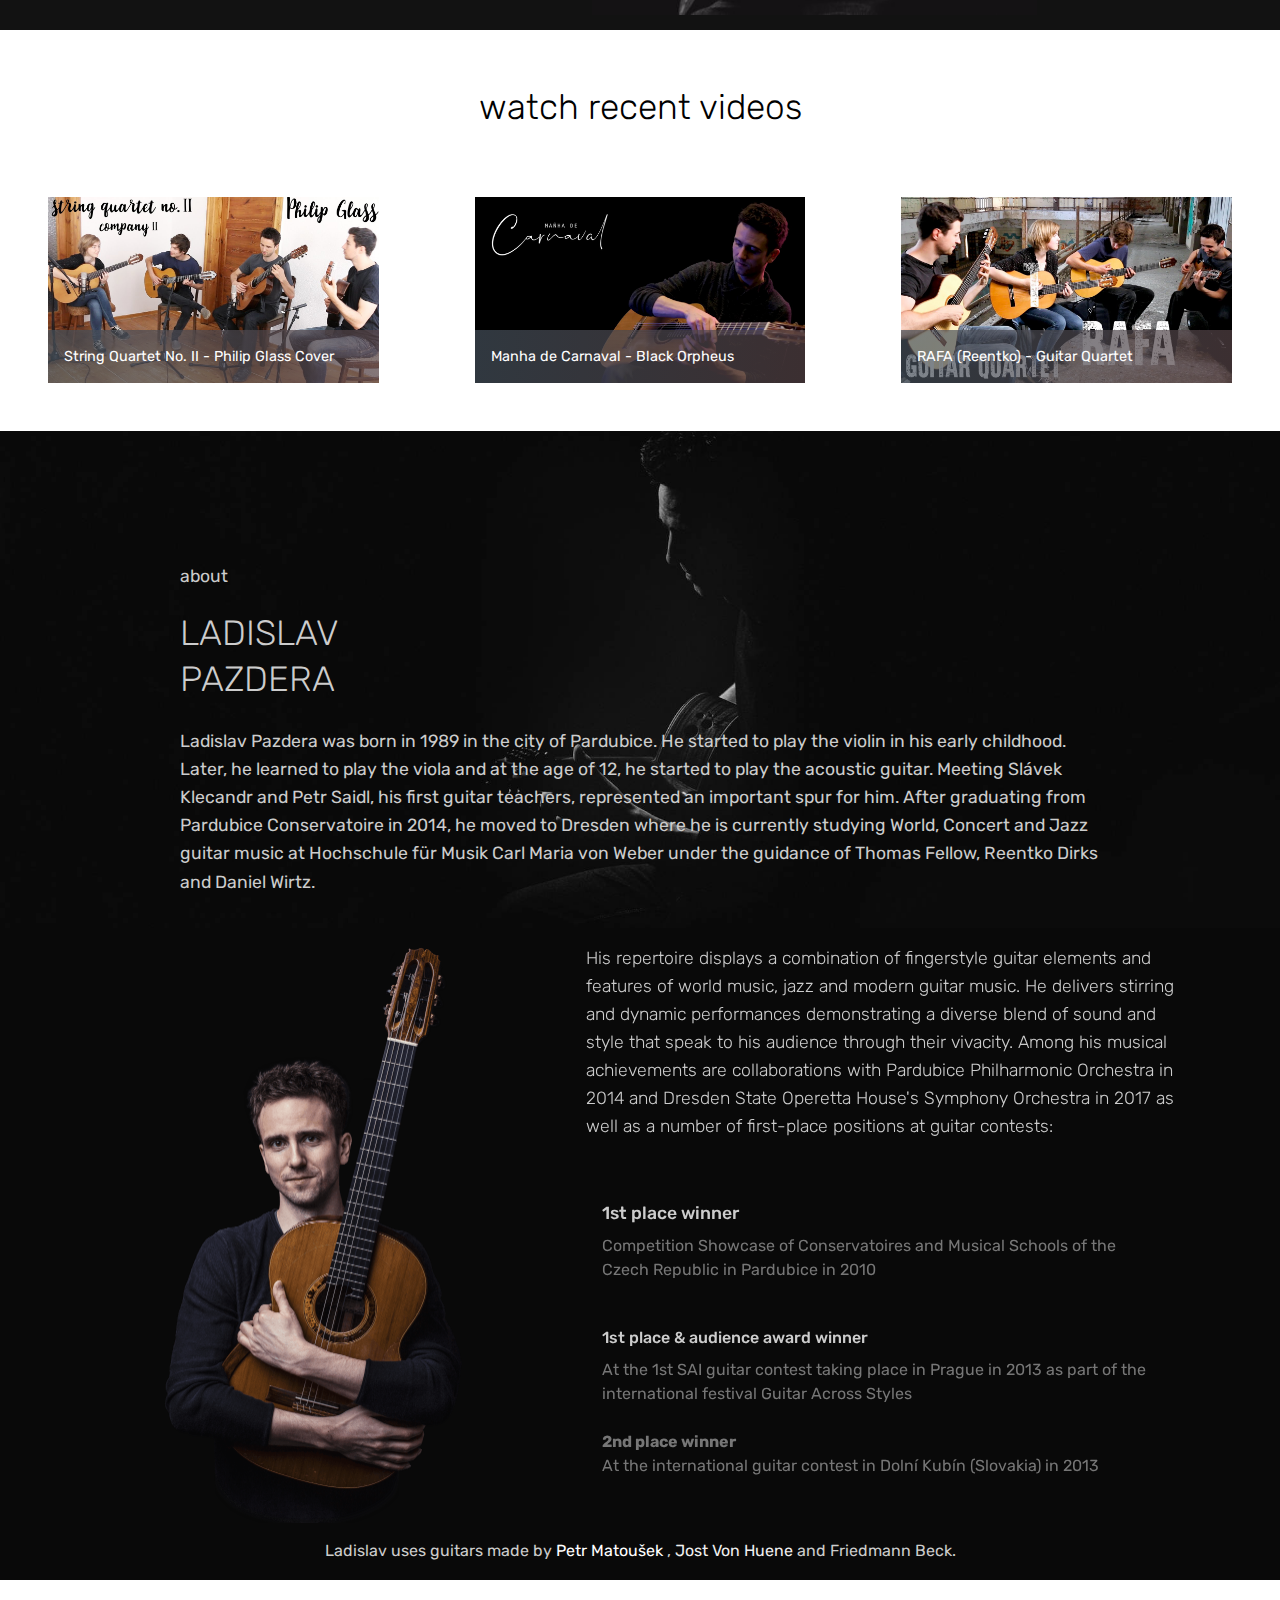
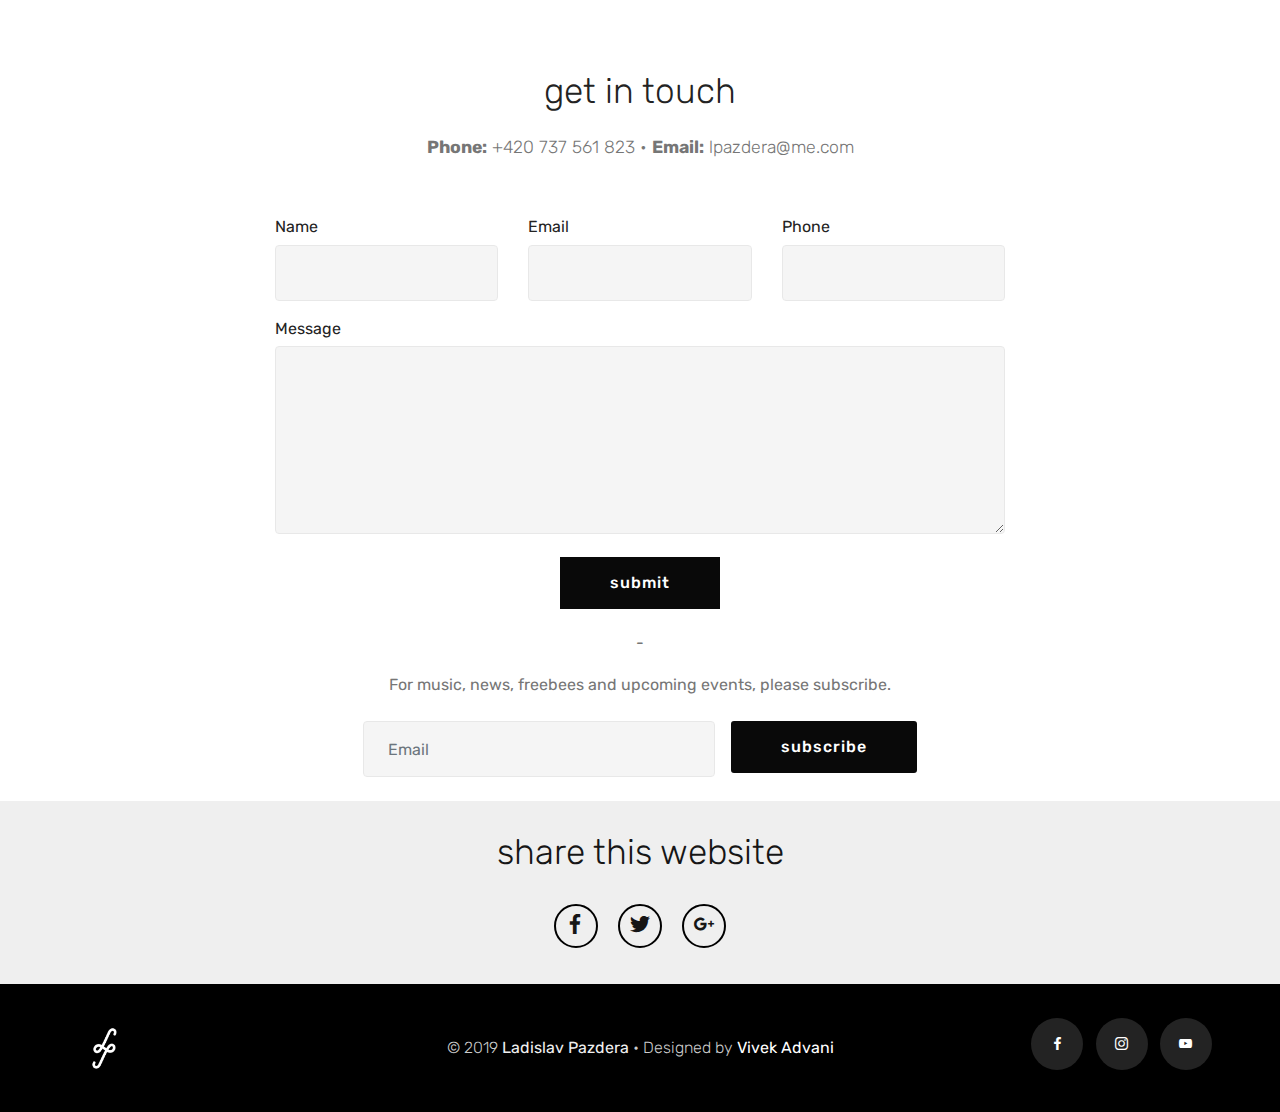
==== commit a921d1a7: "create github pages" ====
--- a/index.html
+++ b/index.html
@@ -258,7 +258,7 @@
     
 
     <div>
-        <div><!-- Gallery --><div class="gallery-row"><div class="mbr-gallery-layout-default"><div><div class="row-first row justify-content-center m-0"><div class="mbr-gallery-item col-lg-4 col-md-4 col-sm-12 p-5 video-slide" data-video-url="https://youtu.be/FETWTqBOEYI"><div href="#lb-gallery4-3r" data-slide-to="0" data-toggle="modal"><div></div><img alt="" src="assets/images/mobirise201928-1441572019-2-5-15-43-35.jpg"><span class="icon-video"></span><span class="mbr-gallery-title mbr-fonts-style display-7">String Quartet No. II - Philip Glass Cover </span></div></div><div class="mbr-gallery-item col-lg-4 col-md-4 col-sm-12 p-5 video-slide" data-video-url="https://www.youtube.com/watch?v=9CsQvzCGNCc"><div href="#lb-gallery4-3r" data-slide-to="1" data-toggle="modal"><div></div><img alt="" src="assets/images/mobirise2019526-1134512019-5-3-11-36.jpg"><span class="icon-video"></span><span class="mbr-gallery-title mbr-fonts-style display-7">Manha de Carnaval - Black Orpheous</span></div></div><div class="mbr-gallery-item col-lg-4 col-md-4 col-sm-12 p-5 video-slide" data-video-url="https://youtu.be/HALj7qU400k"><div href="#lb-gallery4-3r" data-slide-to="2" data-toggle="modal"><div></div><img alt="" src="assets/images/mobirise201928-1441572019-2-5-15-42-51.jpg"><span class="icon-video"></span><span class="mbr-gallery-title mbr-fonts-style display-7">RAFA (Reentko) - Guitar Quartet</span></div></div></div></div><div class="clearfix"></div></div></div><!-- Lightbox --><div data-app-prevent-settings="" class="mbr-slider modal fade carousel slide" tabindex="-1" data-keyboard="true" data-interval="false" id="lb-gallery4-3r"><div class="modal-dialog"><div class="modal-content"><div class="modal-body"><div class="carousel-inner"><div class="carousel-item active video-container"><img src="assets/images/background2.jpg" alt="" title=""></div><div class="carousel-item video-container"><img src="assets/images/background1.jpg" alt="" title=""></div><div class="carousel-item video-container"><img src="assets/images/background3.jpg" alt="" title=""></div></div><a class="carousel-control carousel-control-prev" role="button" data-slide="prev" href="#lb-gallery4-3r"><span class="mbri-left mbr-iconfont" aria-hidden="true"></span><span class="sr-only">Previous</span></a><a class="carousel-control carousel-control-next" role="button" data-slide="next" href="#lb-gallery4-3r"><span class="mbri-right mbr-iconfont" aria-hidden="true"></span><span class="sr-only">Next</span></a><a class="close" href="#" role="button" data-dismiss="modal"><span class="sr-only">Close</span></a></div></div></div></div></div>
+        <div><!-- Gallery --><div class="gallery-row"><div class="mbr-gallery-layout-default"><div><div class="row-first row justify-content-center m-0"><div class="mbr-gallery-item col-lg-4 col-md-4 col-sm-12 p-5 video-slide" data-video-url="https://youtu.be/FETWTqBOEYI"><div href="#lb-gallery4-3r" data-slide-to="0" data-toggle="modal"><div></div><img alt="" src="assets/images/mobirise201928-1441572019-2-5-15-43-35.jpg"><span class="icon-video"></span><span class="mbr-gallery-title mbr-fonts-style display-7">String Quartet No. II - Philip Glass Cover </span></div></div><div class="mbr-gallery-item col-lg-4 col-md-4 col-sm-12 p-5 video-slide" data-video-url="https://www.youtube.com/watch?v=9CsQvzCGNCc"><div href="#lb-gallery4-3r" data-slide-to="1" data-toggle="modal"><div></div><img alt="" src="assets/images/mobirise2019526-1134512019-5-3-11-36.jpg"><span class="icon-video"></span><span class="mbr-gallery-title mbr-fonts-style display-7">Manha de Carnaval - Black Orpheus</span></div></div><div class="mbr-gallery-item col-lg-4 col-md-4 col-sm-12 p-5 video-slide" data-video-url="https://youtu.be/HALj7qU400k"><div href="#lb-gallery4-3r" data-slide-to="2" data-toggle="modal"><div></div><img alt="" src="assets/images/mobirise201928-1441572019-2-5-15-42-51.jpg"><span class="icon-video"></span><span class="mbr-gallery-title mbr-fonts-style display-7">RAFA (Reentko) - Guitar Quartet</span></div></div></div></div><div class="clearfix"></div></div></div><!-- Lightbox --><div data-app-prevent-settings="" class="mbr-slider modal fade carousel slide" tabindex="-1" data-keyboard="true" data-interval="false" id="lb-gallery4-3r"><div class="modal-dialog"><div class="modal-content"><div class="modal-body"><div class="carousel-inner"><div class="carousel-item active video-container"><img src="assets/images/background2.jpg" alt="" title=""></div><div class="carousel-item video-container"><img src="assets/images/background1.jpg" alt="" title=""></div><div class="carousel-item video-container"><img src="assets/images/background3.jpg" alt="" title=""></div></div><a class="carousel-control carousel-control-prev" role="button" data-slide="prev" href="#lb-gallery4-3r"><span class="mbri-left mbr-iconfont" aria-hidden="true"></span><span class="sr-only">Previous</span></a><a class="carousel-control carousel-control-next" role="button" data-slide="next" href="#lb-gallery4-3r"><span class="mbri-right mbr-iconfont" aria-hidden="true"></span><span class="sr-only">Next</span></a><a class="close" href="#" role="button" data-dismiss="modal"><span class="sr-only">Close</span></a></div></div></div></div></div>
     </div>
 
 </section>
@@ -371,7 +371,7 @@
         <div class="row justify-content-center">
             <div class="media-container-column col-lg-8" data-form-type="formoid">
                 <!---Formbuilder Form--->
-                <form action="https://mobirise.com/" method="POST" class="mbr-form form-with-styler" data-form-title="Mobirise Form"><input type="hidden" name="email" data-form-email="true" value="7ejIT6jhhkNKpxwXYg/gCxeL5kkviUt5YXsl0YGraAIZ7qTpcsPM6ZgL4KVlQ2a+vFQPWrDnodz1N0Pr/ZnwLIIpaFLx1HvrYpg2CR5AsArRnpsuz9wYHMQSkj+0K0QL">
+                <form action="https://mobirise.com/" method="POST" class="mbr-form form-with-styler" data-form-title="Mobirise Form"><input type="hidden" name="email" data-form-email="true" value="70njYQCOUr1Gx6dsZcbUVZyRGZuYPIJIAfuEN3S0n8BObw0b4gOAuxCGf6OPWcPrSUiwpLKh08VnvdJqo4MkY8YQ+QDTq3ZAbFC23obcD7maRl88hIaes6UnidFZyBgp">
                     <div class="row row-sm-offset">
                         <div hidden="hidden" data-form-alert="" class="alert alert-success col-12">Thank you for getting in touch. I will get back to you soon.</div>
                         <div hidden="hidden" data-form-alert-danger="" class="alert alert-danger col-12">
@@ -430,7 +430,7 @@
         <div class="row py-2 justify-content-center">
             <div class="col-12 col-lg-6  col-md-8 " data-form-type="formoid">
                 <!---Formbuilder Form--->
-                <form action="https://mobirise.com/" method="POST" class="mbr-form form-with-styler" data-form-title="Mobirise Form"><input type="hidden" name="email" data-form-email="true" value="LuEQQ1IYrcy1xpopxnhRIU1bk6UL8skiuOIHJE3onAHw1rGJKAgqPlgjbUhSOXKS+nDo7TlWAw3NDADQ6EvV6IVQPdrYhoci6QS+fiOoq2Wkhg+WrrgYlZMK89SA+p//">
+                <form action="https://mobirise.com/" method="POST" class="mbr-form form-with-styler" data-form-title="Mobirise Form"><input type="hidden" name="email" data-form-email="true" value="HJy3M3CHjYFkeCJ4kLPf1WUEAo4c9isVhUNVtNJawRIi45eVKgHwwBVEcbE1MSSZKSlEHbz4pQ9zhazpA3HkvyOf5Ic3bSDy7kF7jYKx/dwFDMaFwLDZLIC5s9Nhvm7U">
                     <div class="row">
                         <div hidden="hidden" data-form-alert="" class="alert alert-success col-12">Thank you for subscribing!</div>
                         <div hidden="hidden" data-form-alert-danger="" class="alert alert-danger col-12">
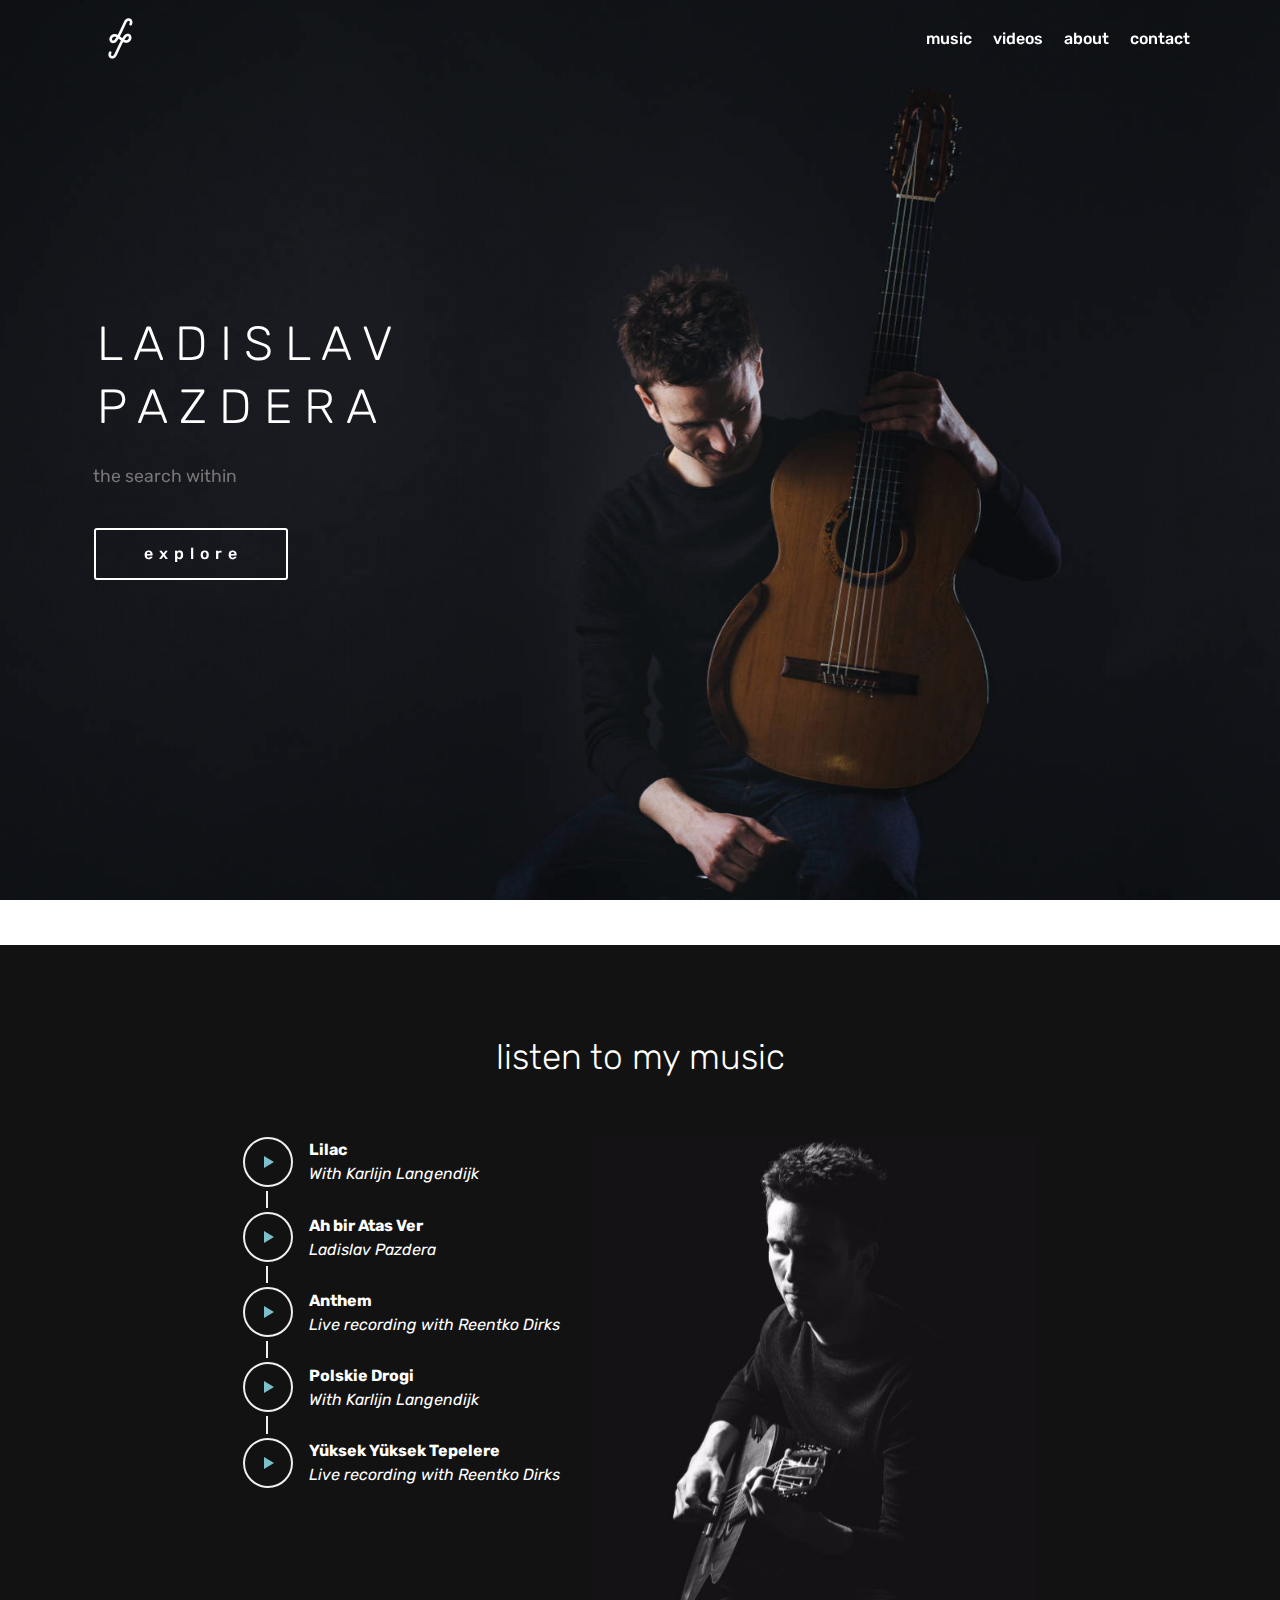
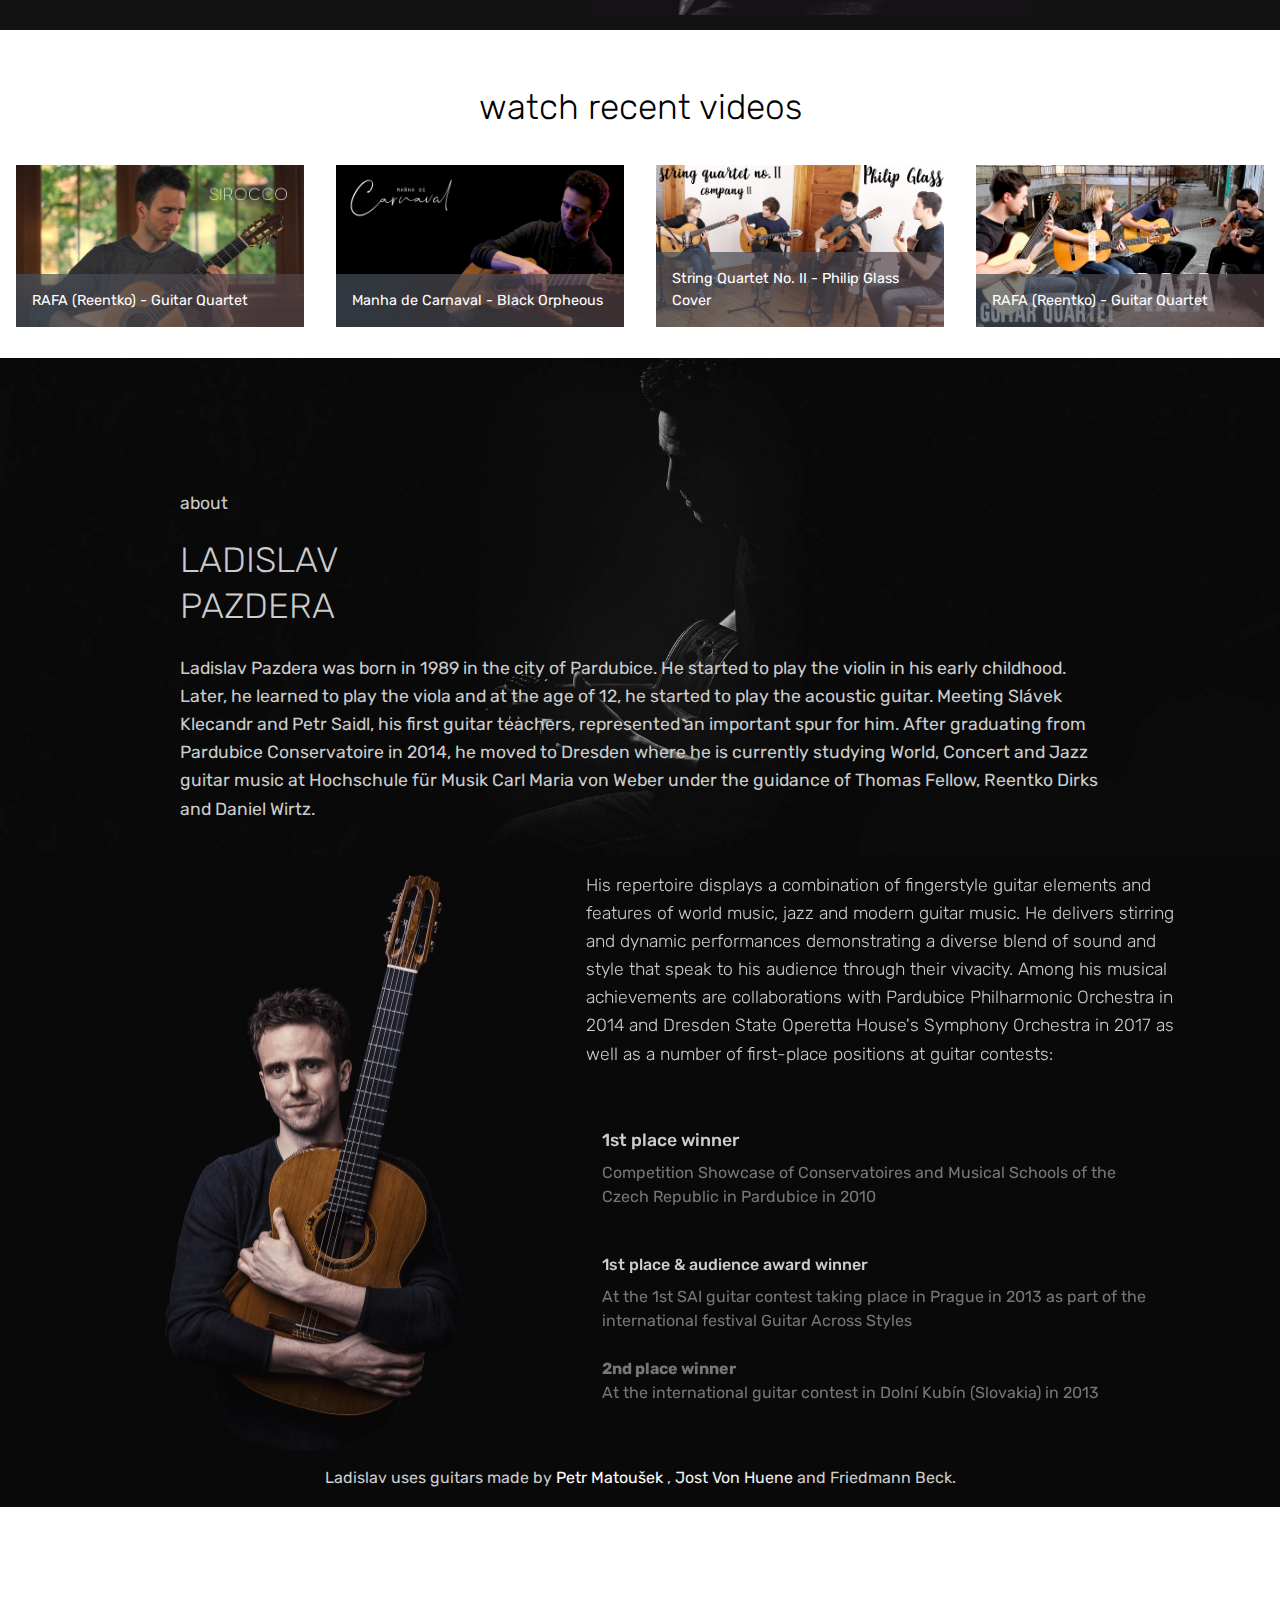
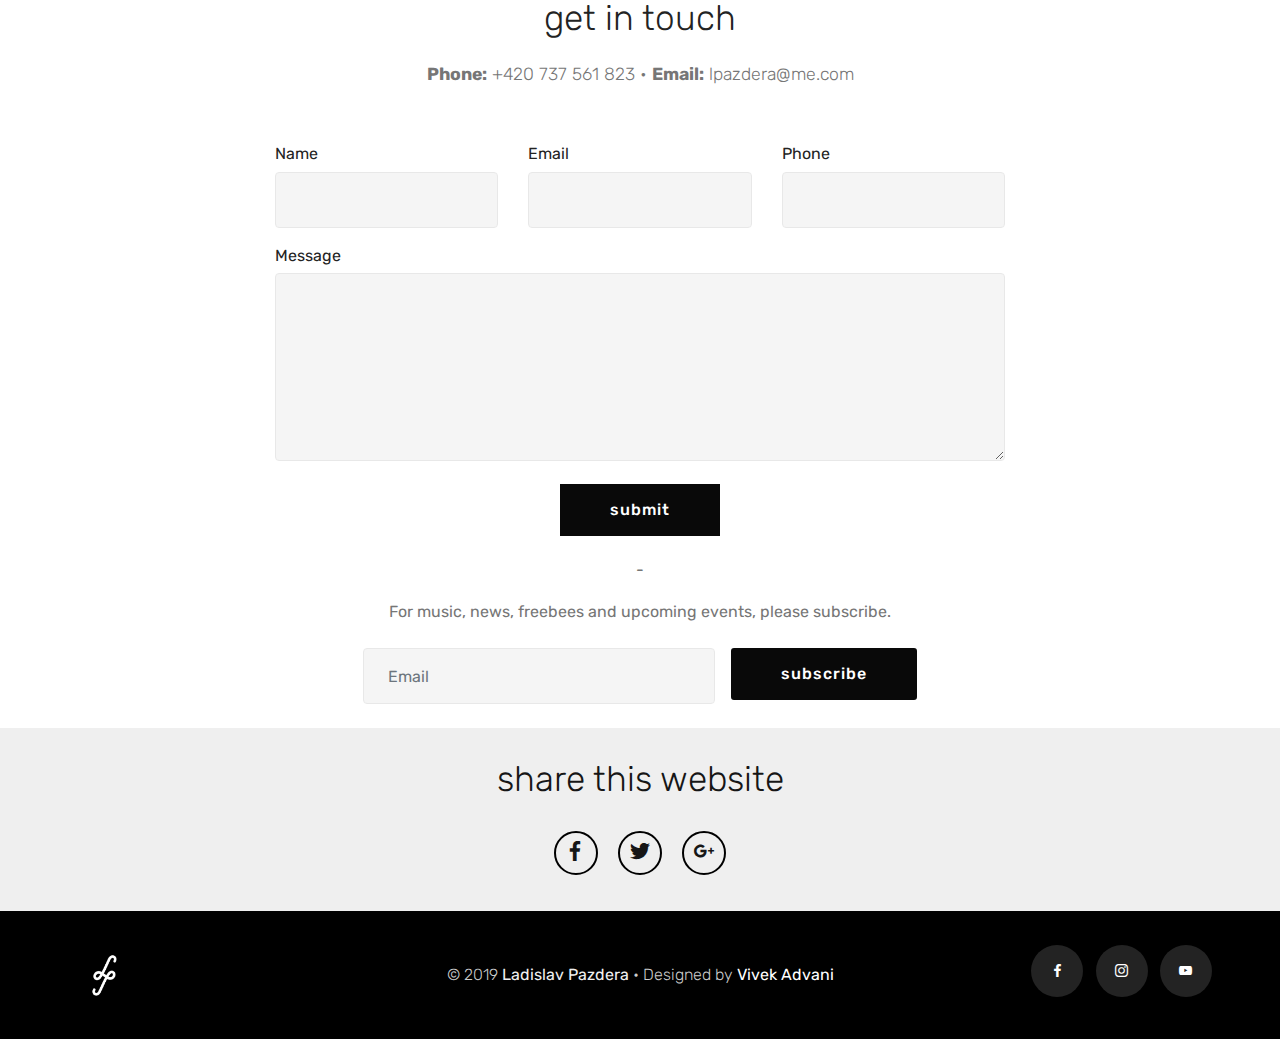
==== commit 08719752: "create github pages" ====
--- a/index.html
+++ b/index.html
@@ -253,12 +253,12 @@
     </div>
 </section>
 
-<section class="mbr-gallery mbr-slider-carousel cid-ruuyq7HIMa" id="gallery4-3r">
+<section class="mbr-gallery mbr-slider-carousel cid-rvrTBI3eoN" id="gallery2-3s">
 
     
 
     <div>
-        <div><!-- Gallery --><div class="gallery-row"><div class="mbr-gallery-layout-default"><div><div class="row-first row justify-content-center m-0"><div class="mbr-gallery-item col-lg-4 col-md-4 col-sm-12 p-5 video-slide" data-video-url="https://youtu.be/FETWTqBOEYI"><div href="#lb-gallery4-3r" data-slide-to="0" data-toggle="modal"><div></div><img alt="" src="assets/images/mobirise201928-1441572019-2-5-15-43-35.jpg"><span class="icon-video"></span><span class="mbr-gallery-title mbr-fonts-style display-7">String Quartet No. II - Philip Glass Cover </span></div></div><div class="mbr-gallery-item col-lg-4 col-md-4 col-sm-12 p-5 video-slide" data-video-url="https://www.youtube.com/watch?v=9CsQvzCGNCc"><div href="#lb-gallery4-3r" data-slide-to="1" data-toggle="modal"><div></div><img alt="" src="assets/images/mobirise2019526-1134512019-5-3-11-36.jpg"><span class="icon-video"></span><span class="mbr-gallery-title mbr-fonts-style display-7">Manha de Carnaval - Black Orpheus</span></div></div><div class="mbr-gallery-item col-lg-4 col-md-4 col-sm-12 p-5 video-slide" data-video-url="https://youtu.be/HALj7qU400k"><div href="#lb-gallery4-3r" data-slide-to="2" data-toggle="modal"><div></div><img alt="" src="assets/images/mobirise201928-1441572019-2-5-15-42-51.jpg"><span class="icon-video"></span><span class="mbr-gallery-title mbr-fonts-style display-7">RAFA (Reentko) - Guitar Quartet</span></div></div></div></div><div class="clearfix"></div></div></div><!-- Lightbox --><div data-app-prevent-settings="" class="mbr-slider modal fade carousel slide" tabindex="-1" data-keyboard="true" data-interval="false" id="lb-gallery4-3r"><div class="modal-dialog"><div class="modal-content"><div class="modal-body"><div class="carousel-inner"><div class="carousel-item active video-container"><img src="assets/images/background2.jpg" alt="" title=""></div><div class="carousel-item video-container"><img src="assets/images/background1.jpg" alt="" title=""></div><div class="carousel-item video-container"><img src="assets/images/background3.jpg" alt="" title=""></div></div><a class="carousel-control carousel-control-prev" role="button" data-slide="prev" href="#lb-gallery4-3r"><span class="mbri-left mbr-iconfont" aria-hidden="true"></span><span class="sr-only">Previous</span></a><a class="carousel-control carousel-control-next" role="button" data-slide="next" href="#lb-gallery4-3r"><span class="mbri-right mbr-iconfont" aria-hidden="true"></span><span class="sr-only">Next</span></a><a class="close" href="#" role="button" data-dismiss="modal"><span class="sr-only">Close</span></a></div></div></div></div></div>
+        <div><!-- Filter --><!-- Gallery --><div class="mbr-gallery-row"><div class="mbr-gallery-layout-default"><div><div><div class="mbr-gallery-item mbr-gallery-item--p2 video-slide" data-video-url="https://youtu.be/_WL4CioGbGM" data-tags="Awesome"><div href="#lb-gallery2-3s" data-slide-to="0" data-toggle="modal"><div></div><img alt="" src="assets/images/mobirise201966-1511182019-6-6-15-12-32.jpg"><span class="icon-video"></span><span class="mbr-gallery-title mbr-fonts-style display-7">RAFA (Reentko) - Guitar Quartet</span></div></div><div class="mbr-gallery-item mbr-gallery-item--p2 video-slide" data-video-url="https://www.youtube.com/watch?v=9CsQvzCGNCc" data-tags="Awesome"><div href="#lb-gallery2-3s" data-slide-to="1" data-toggle="modal"><div></div><img alt="" src="assets/images/mobirise2019526-1134512019-5-3-11-36.jpg"><span class="icon-video"></span><span class="mbr-gallery-title mbr-fonts-style display-7">Manha de Carnaval - Black Orpheous</span></div></div><div class="mbr-gallery-item mbr-gallery-item--p2 video-slide" data-video-url="https://youtu.be/FETWTqBOEYI" data-tags="Animated"><div href="#lb-gallery2-3s" data-slide-to="2" data-toggle="modal"><div></div><img alt="" src="assets/images/mobirise201928-1441572019-2-5-15-43-35.jpg"><span class="icon-video"></span><span class="mbr-gallery-title mbr-fonts-style display-7">String Quartet No. II - Philip Glass Cover&nbsp;</span></div></div><div class="mbr-gallery-item mbr-gallery-item--p2 video-slide" data-video-url="https://youtu.be/HALj7qU400k" data-tags="Awesome"><div href="#lb-gallery2-3s" data-slide-to="3" data-toggle="modal"><div></div><img alt="" src="assets/images/mobirise201928-1441572019-2-5-15-42-51.jpg"><span class="icon-video"></span><span class="mbr-gallery-title mbr-fonts-style display-7">RAFA (Reentko) - Guitar Quartet</span></div></div></div></div><div class="clearfix"></div></div></div><!-- Lightbox --><div data-app-prevent-settings="" class="mbr-slider modal fade carousel slide" tabindex="-1" data-keyboard="true" data-interval="false" id="lb-gallery2-3s"><div class="modal-dialog"><div class="modal-content"><div class="modal-body"><div class="carousel-inner"><div class="carousel-item active video-container"><img src="assets/images/background5.jpg" alt="" title=""></div><div class="carousel-item video-container"><img src="assets/images/collection-musical-notes-53876-8146-626x484.jpg" alt="" title=""></div><div class="carousel-item video-container"><img src="assets/images/background8.jpg" alt="" title=""></div><div class="carousel-item video-container"><img src="assets/images/1-2000x1333-800x533.jpg" alt="" title=""></div></div><a class="carousel-control carousel-control-prev" role="button" data-slide="prev" href="#lb-gallery2-3s"><span class="mbri-left mbr-iconfont" aria-hidden="true"></span><span class="sr-only">Previous</span></a><a class="carousel-control carousel-control-next" role="button" data-slide="next" href="#lb-gallery2-3s"><span class="mbri-right mbr-iconfont" aria-hidden="true"></span><span class="sr-only">Next</span></a><a class="close" href="#" role="button" data-dismiss="modal"><span class="sr-only">Close</span></a></div></div></div></div></div>
     </div>
 
 </section>
@@ -371,7 +371,7 @@
         <div class="row justify-content-center">
             <div class="media-container-column col-lg-8" data-form-type="formoid">
                 <!---Formbuilder Form--->
-                <form action="https://mobirise.com/" method="POST" class="mbr-form form-with-styler" data-form-title="Mobirise Form"><input type="hidden" name="email" data-form-email="true" value="70njYQCOUr1Gx6dsZcbUVZyRGZuYPIJIAfuEN3S0n8BObw0b4gOAuxCGf6OPWcPrSUiwpLKh08VnvdJqo4MkY8YQ+QDTq3ZAbFC23obcD7maRl88hIaes6UnidFZyBgp">
+                <form action="https://mobirise.com/" method="POST" class="mbr-form form-with-styler" data-form-title="Mobirise Form"><input type="hidden" name="email" data-form-email="true" value="Ajz0zS4NwMxjTHUR83OghNDayeEk/nFv6tvVcmc4ByRIjMnm4hxwU2zbSOcw0obfZHvrY7qAFitlRC9nMgZzCN2FVnvcxpxmFwmmg5TRHqMQpOEy1OLCVE0196pNC/vG">
                     <div class="row row-sm-offset">
                         <div hidden="hidden" data-form-alert="" class="alert alert-success col-12">Thank you for getting in touch. I will get back to you soon.</div>
                         <div hidden="hidden" data-form-alert-danger="" class="alert alert-danger col-12">
@@ -430,7 +430,7 @@
         <div class="row py-2 justify-content-center">
             <div class="col-12 col-lg-6  col-md-8 " data-form-type="formoid">
                 <!---Formbuilder Form--->
-                <form action="https://mobirise.com/" method="POST" class="mbr-form form-with-styler" data-form-title="Mobirise Form"><input type="hidden" name="email" data-form-email="true" value="HJy3M3CHjYFkeCJ4kLPf1WUEAo4c9isVhUNVtNJawRIi45eVKgHwwBVEcbE1MSSZKSlEHbz4pQ9zhazpA3HkvyOf5Ic3bSDy7kF7jYKx/dwFDMaFwLDZLIC5s9Nhvm7U">
+                <form action="https://mobirise.com/" method="POST" class="mbr-form form-with-styler" data-form-title="Mobirise Form"><input type="hidden" name="email" data-form-email="true" value="KRaElDrjkAbuhe+4IfHY8kdaHTcALUwdNRLviVWF9DKxexleT5P1Ehxo/UgRwgNeLYm6dNSYnG7f7n0lCG0NEZrsL06KW1pPLCd2GZOimlf+hZEYEeALPPwTL5GI9Yyc">
                     <div class="row">
                         <div hidden="hidden" data-form-alert="" class="alert alert-success col-12">Thank you for subscribing!</div>
                         <div hidden="hidden" data-form-alert-danger="" class="alert alert-danger col-12">
--- a/assets/theme/css/style.css
+++ b/assets/theme/css/style.css
@@ -495,9 +495,9 @@
 .jq-selectbox li {
   padding: 1.07em .5em; }
 
-div[data-for^="input-range"] input {
-  padding-left: 0;
-  padding-right: 0; }
+input[type="range"] {
+  padding-left: 0 !important;
+  padding-right: 0 !important; }
 
 .modal-dialog, .modal-content {
   height: 100%; }
@@ -512,3 +512,5 @@
 
 .carousel-item img {
   margin: auto; }
+
+/*# sourceMappingURL=style.css.map */
--- a/assets/mobirise/css/mbr-additional.css
+++ b/assets/mobirise/css/mbr-additional.css
@@ -1511,32 +1511,26 @@
 .cid-rk8ASq1IoL H2 {
   color: #000000;
 }
-.cid-ruuyq7HIMa {
+.cid-rvrTBI3eoN {
   padding-top: 0px;
-  padding-bottom: 0px;
+  padding-bottom: 15px;
   background-color: #ffffff;
 }
-.cid-ruuyq7HIMa .mbr-slider .carousel-control {
+.cid-rvrTBI3eoN .mbr-slider .carousel-control {
   background: #1b1b1b;
 }
-.cid-ruuyq7HIMa .mbr-slider .carousel-control-prev {
+.cid-rvrTBI3eoN .mbr-slider .carousel-control-prev {
   left: 0;
   margin-left: 2.5rem;
 }
-.cid-ruuyq7HIMa .mbr-slider .carousel-control-next {
+.cid-rvrTBI3eoN .mbr-slider .carousel-control-next {
   right: 0;
   margin-right: 2.5rem;
 }
-.cid-ruuyq7HIMa .mbr-slider .modal-body .close {
+.cid-rvrTBI3eoN .mbr-slider .modal-body .close {
   background: #1b1b1b;
 }
-.cid-ruuyq7HIMa .row > .row {
-  display: block;
-}
-.cid-ruuyq7HIMa .mbr-gallery-item {
-  width: 100%;
-}
-.cid-ruuyq7HIMa .mbr-gallery-item > div::before {
+.cid-rvrTBI3eoN .mbr-gallery-item > div::before {
   content: '';
   position: absolute;
   left: 0;
@@ -1549,16 +1543,13 @@
   transition: 0.2s opacity ease-in-out;
   background: linear-gradient(to left, #554346, #45505b) !important;
 }
-.cid-ruuyq7HIMa .mbr-gallery-item > div {
-  position: relative;
-}
-.cid-ruuyq7HIMa .mbr-gallery-item > div:hover .mbr-gallery-title::before {
+.cid-rvrTBI3eoN .mbr-gallery-item > div:hover .mbr-gallery-title::before {
   background: transparent !important;
 }
-.cid-ruuyq7HIMa .mbr-gallery-item > div:hover:before {
+.cid-rvrTBI3eoN .mbr-gallery-item > div:hover:before {
   opacity: 0.7 !important;
 }
-.cid-ruuyq7HIMa .mbr-gallery-title {
+.cid-rvrTBI3eoN .mbr-gallery-title {
   font-size: .9em;
   position: absolute;
   display: block;
@@ -1568,7 +1559,7 @@
   color: #fff;
   z-index: 2;
 }
-.cid-ruuyq7HIMa .mbr-gallery-title:before {
+.cid-rvrTBI3eoN .mbr-gallery-title:before {
   content: " ";
   width: 100%;
   height: 100%;
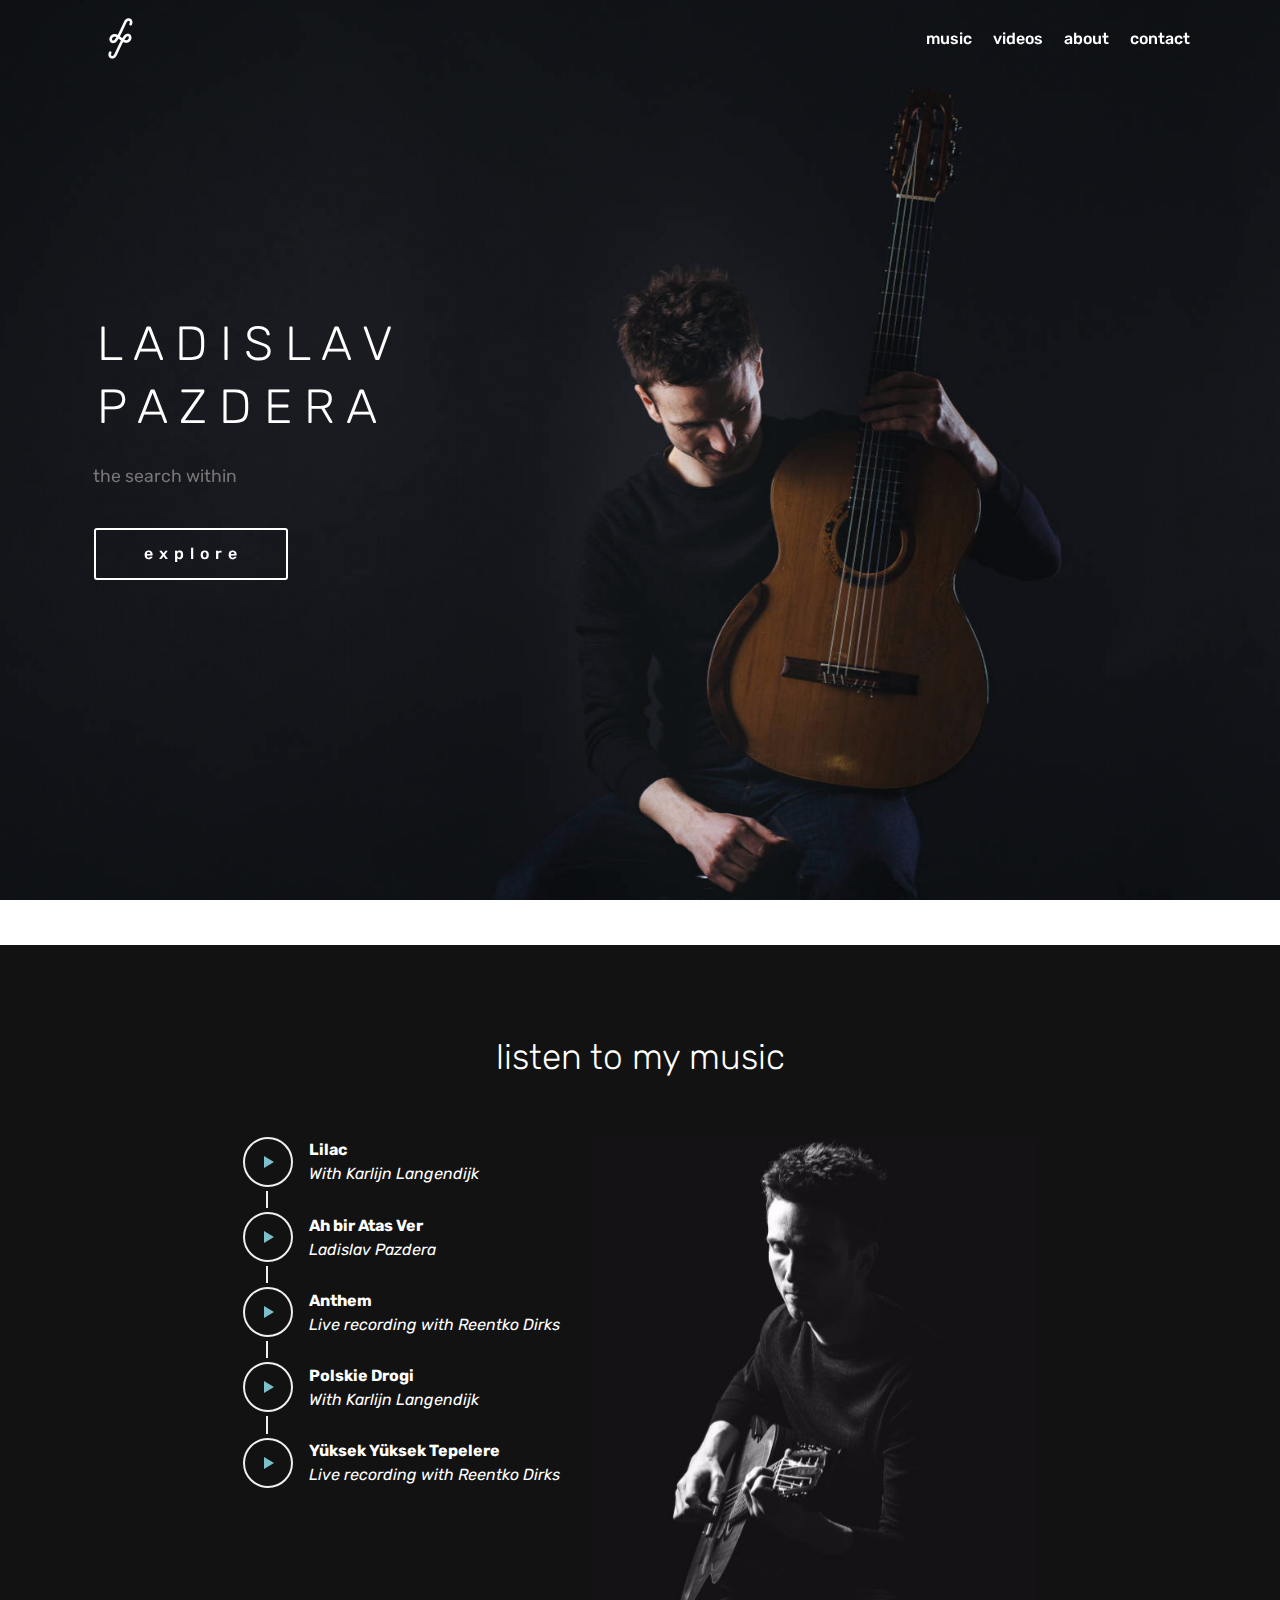
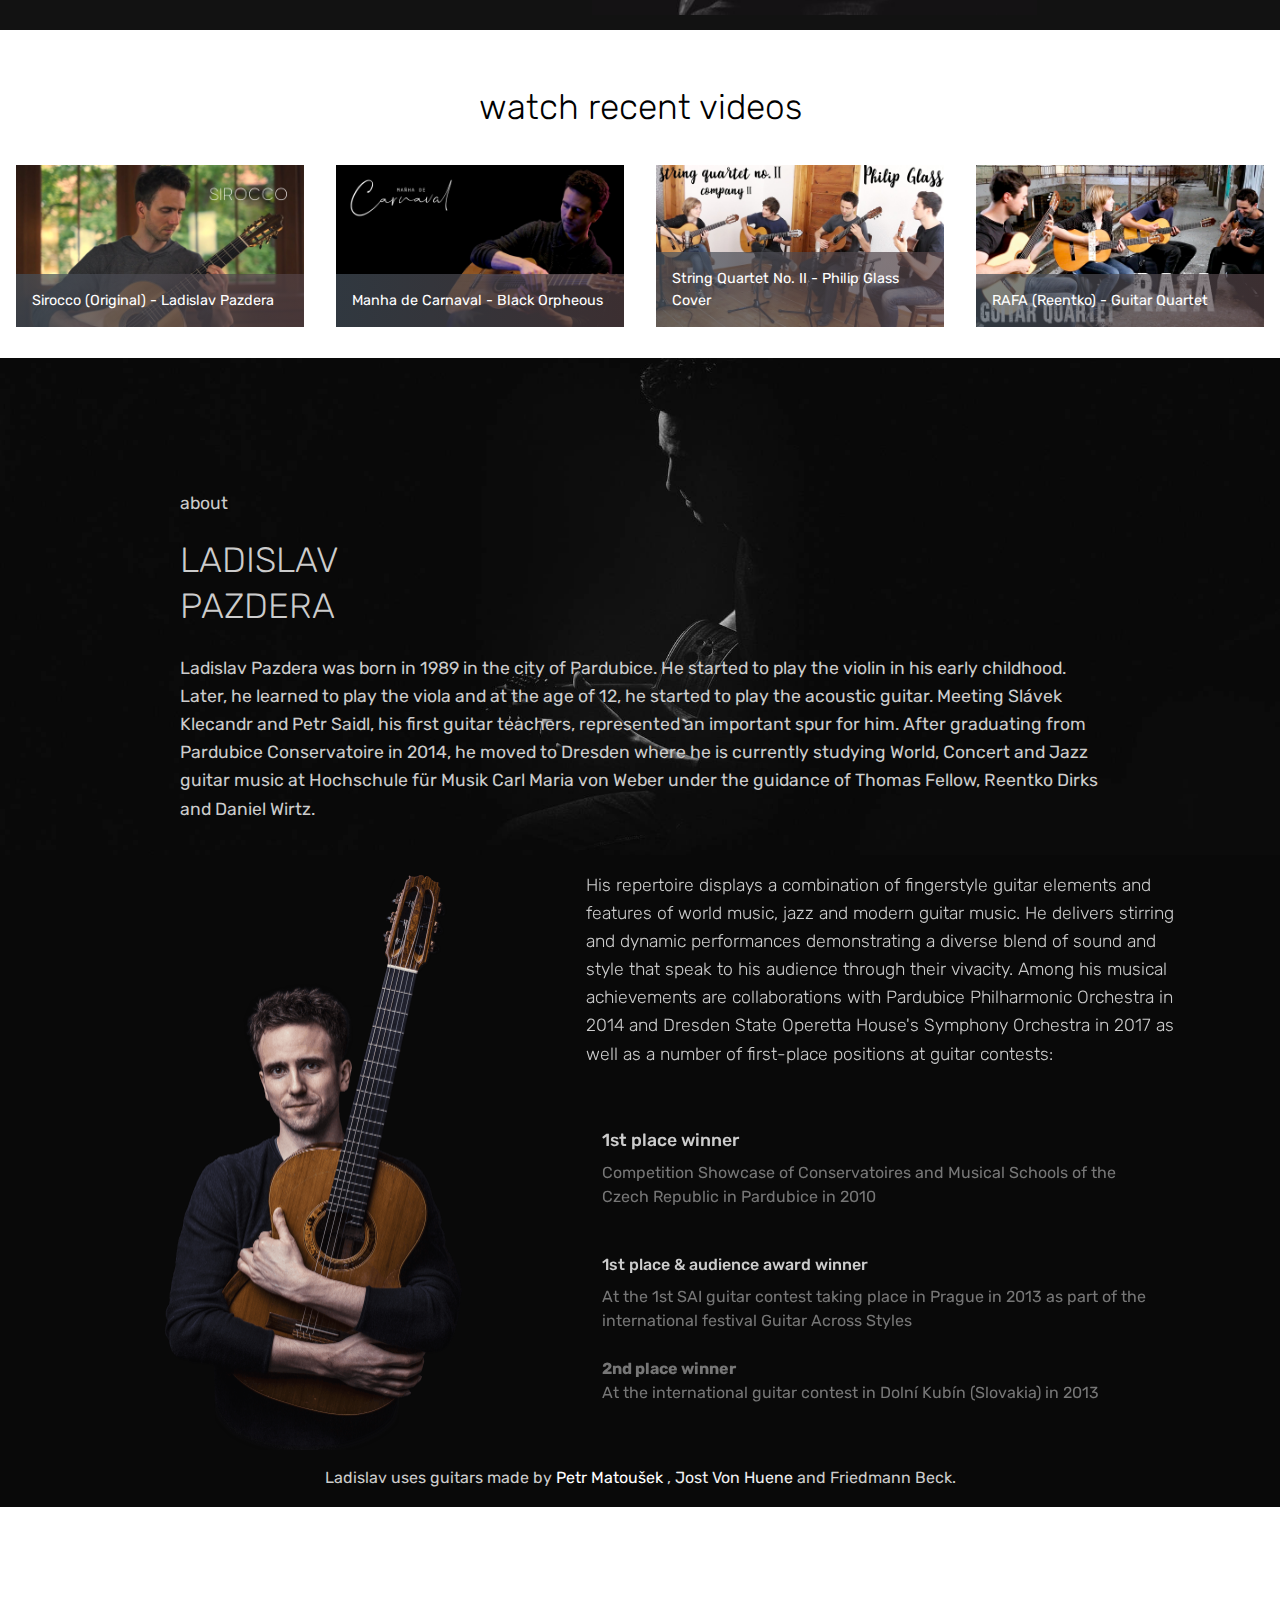
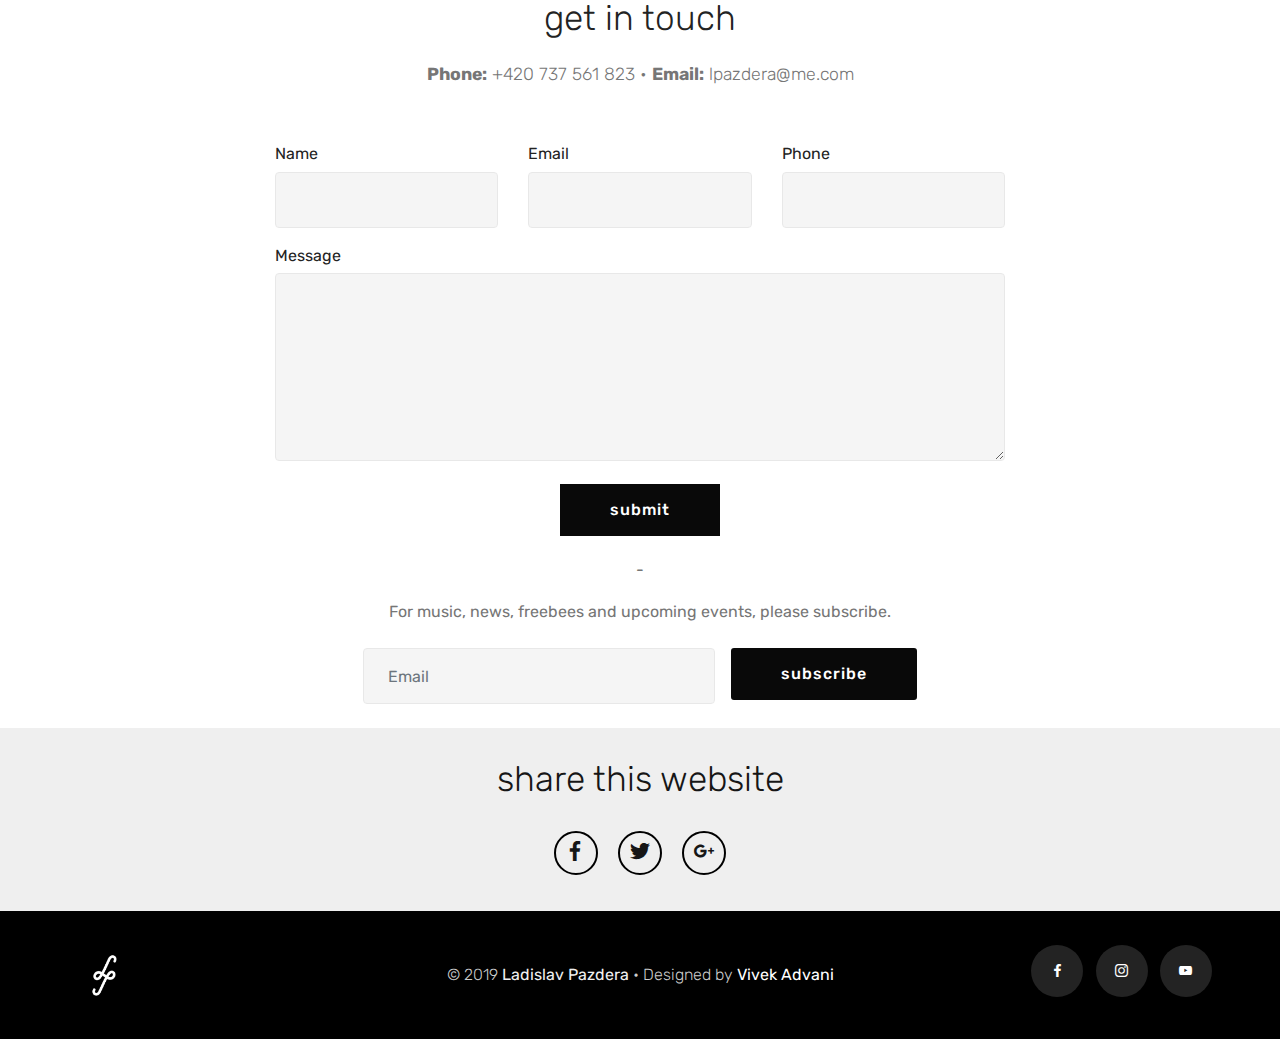
==== commit 7b881e10: "create github pages" ====
--- a/index.html
+++ b/index.html
@@ -258,7 +258,7 @@
     
 
     <div>
-        <div><!-- Filter --><!-- Gallery --><div class="mbr-gallery-row"><div class="mbr-gallery-layout-default"><div><div><div class="mbr-gallery-item mbr-gallery-item--p2 video-slide" data-video-url="https://youtu.be/_WL4CioGbGM" data-tags="Awesome"><div href="#lb-gallery2-3s" data-slide-to="0" data-toggle="modal"><div></div><img alt="" src="assets/images/mobirise201966-1511182019-6-6-15-12-32.jpg"><span class="icon-video"></span><span class="mbr-gallery-title mbr-fonts-style display-7">RAFA (Reentko) - Guitar Quartet</span></div></div><div class="mbr-gallery-item mbr-gallery-item--p2 video-slide" data-video-url="https://www.youtube.com/watch?v=9CsQvzCGNCc" data-tags="Awesome"><div href="#lb-gallery2-3s" data-slide-to="1" data-toggle="modal"><div></div><img alt="" src="assets/images/mobirise2019526-1134512019-5-3-11-36.jpg"><span class="icon-video"></span><span class="mbr-gallery-title mbr-fonts-style display-7">Manha de Carnaval - Black Orpheous</span></div></div><div class="mbr-gallery-item mbr-gallery-item--p2 video-slide" data-video-url="https://youtu.be/FETWTqBOEYI" data-tags="Animated"><div href="#lb-gallery2-3s" data-slide-to="2" data-toggle="modal"><div></div><img alt="" src="assets/images/mobirise201928-1441572019-2-5-15-43-35.jpg"><span class="icon-video"></span><span class="mbr-gallery-title mbr-fonts-style display-7">String Quartet No. II - Philip Glass Cover&nbsp;</span></div></div><div class="mbr-gallery-item mbr-gallery-item--p2 video-slide" data-video-url="https://youtu.be/HALj7qU400k" data-tags="Awesome"><div href="#lb-gallery2-3s" data-slide-to="3" data-toggle="modal"><div></div><img alt="" src="assets/images/mobirise201928-1441572019-2-5-15-42-51.jpg"><span class="icon-video"></span><span class="mbr-gallery-title mbr-fonts-style display-7">RAFA (Reentko) - Guitar Quartet</span></div></div></div></div><div class="clearfix"></div></div></div><!-- Lightbox --><div data-app-prevent-settings="" class="mbr-slider modal fade carousel slide" tabindex="-1" data-keyboard="true" data-interval="false" id="lb-gallery2-3s"><div class="modal-dialog"><div class="modal-content"><div class="modal-body"><div class="carousel-inner"><div class="carousel-item active video-container"><img src="assets/images/background5.jpg" alt="" title=""></div><div class="carousel-item video-container"><img src="assets/images/collection-musical-notes-53876-8146-626x484.jpg" alt="" title=""></div><div class="carousel-item video-container"><img src="assets/images/background8.jpg" alt="" title=""></div><div class="carousel-item video-container"><img src="assets/images/1-2000x1333-800x533.jpg" alt="" title=""></div></div><a class="carousel-control carousel-control-prev" role="button" data-slide="prev" href="#lb-gallery2-3s"><span class="mbri-left mbr-iconfont" aria-hidden="true"></span><span class="sr-only">Previous</span></a><a class="carousel-control carousel-control-next" role="button" data-slide="next" href="#lb-gallery2-3s"><span class="mbri-right mbr-iconfont" aria-hidden="true"></span><span class="sr-only">Next</span></a><a class="close" href="#" role="button" data-dismiss="modal"><span class="sr-only">Close</span></a></div></div></div></div></div>
+        <div><!-- Filter --><!-- Gallery --><div class="mbr-gallery-row"><div class="mbr-gallery-layout-default"><div><div><div class="mbr-gallery-item mbr-gallery-item--p2 video-slide" data-video-url="https://youtu.be/_WL4CioGbGM" data-tags="Awesome"><div href="#lb-gallery2-3s" data-slide-to="0" data-toggle="modal"><div></div><img alt="" src="assets/images/mobirise201966-1511182019-6-6-15-12-32.jpg"><span class="icon-video"></span><span class="mbr-gallery-title mbr-fonts-style display-7">Sirocco (Original) - Ladislav Pazdera<br></span></div></div><div class="mbr-gallery-item mbr-gallery-item--p2 video-slide" data-video-url="https://www.youtube.com/watch?v=9CsQvzCGNCc" data-tags="Awesome"><div href="#lb-gallery2-3s" data-slide-to="1" data-toggle="modal"><div></div><img alt="" src="assets/images/mobirise2019526-1134512019-5-3-11-36.jpg"><span class="icon-video"></span><span class="mbr-gallery-title mbr-fonts-style display-7">Manha de Carnaval - Black Orpheous</span></div></div><div class="mbr-gallery-item mbr-gallery-item--p2 video-slide" data-video-url="https://youtu.be/FETWTqBOEYI" data-tags="Animated"><div href="#lb-gallery2-3s" data-slide-to="2" data-toggle="modal"><div></div><img alt="" src="assets/images/mobirise201928-1441572019-2-5-15-43-35.jpg"><span class="icon-video"></span><span class="mbr-gallery-title mbr-fonts-style display-7">String Quartet No. II - Philip Glass Cover&nbsp;</span></div></div><div class="mbr-gallery-item mbr-gallery-item--p2 video-slide" data-video-url="https://youtu.be/HALj7qU400k" data-tags="Awesome"><div href="#lb-gallery2-3s" data-slide-to="3" data-toggle="modal"><div></div><img alt="" src="assets/images/mobirise201928-1441572019-2-5-15-42-51.jpg"><span class="icon-video"></span><span class="mbr-gallery-title mbr-fonts-style display-7">RAFA (Reentko) - Guitar Quartet</span></div></div></div></div><div class="clearfix"></div></div></div><!-- Lightbox --><div data-app-prevent-settings="" class="mbr-slider modal fade carousel slide" tabindex="-1" data-keyboard="true" data-interval="false" id="lb-gallery2-3s"><div class="modal-dialog"><div class="modal-content"><div class="modal-body"><div class="carousel-inner"><div class="carousel-item active video-container"><img src="assets/images/background5.jpg" alt="" title=""></div><div class="carousel-item video-container"><img src="assets/images/collection-musical-notes-53876-8146-626x484.jpg" alt="" title=""></div><div class="carousel-item video-container"><img src="assets/images/background8.jpg" alt="" title=""></div><div class="carousel-item video-container"><img src="assets/images/1-2000x1333-800x533.jpg" alt="" title=""></div></div><a class="carousel-control carousel-control-prev" role="button" data-slide="prev" href="#lb-gallery2-3s"><span class="mbri-left mbr-iconfont" aria-hidden="true"></span><span class="sr-only">Previous</span></a><a class="carousel-control carousel-control-next" role="button" data-slide="next" href="#lb-gallery2-3s"><span class="mbri-right mbr-iconfont" aria-hidden="true"></span><span class="sr-only">Next</span></a><a class="close" href="#" role="button" data-dismiss="modal"><span class="sr-only">Close</span></a></div></div></div></div></div>
     </div>
 
 </section>
@@ -371,7 +371,7 @@
         <div class="row justify-content-center">
             <div class="media-container-column col-lg-8" data-form-type="formoid">
                 <!---Formbuilder Form--->
-                <form action="https://mobirise.com/" method="POST" class="mbr-form form-with-styler" data-form-title="Mobirise Form"><input type="hidden" name="email" data-form-email="true" value="Ajz0zS4NwMxjTHUR83OghNDayeEk/nFv6tvVcmc4ByRIjMnm4hxwU2zbSOcw0obfZHvrY7qAFitlRC9nMgZzCN2FVnvcxpxmFwmmg5TRHqMQpOEy1OLCVE0196pNC/vG">
+                <form action="https://mobirise.com/" method="POST" class="mbr-form form-with-styler" data-form-title="Mobirise Form"><input type="hidden" name="email" data-form-email="true" value="kMJf/oR24HhI0lOjh30gg87xOOwUY0rqNbxZnEY7L1rEHNQWap3F7/d38IRxvgk89B5LbEne/qvvRjBTBSz8ygVAaLcPoWZuuU4hR2wBGQ8rfzb7uw8Qnh9NtqIR9FSO">
                     <div class="row row-sm-offset">
                         <div hidden="hidden" data-form-alert="" class="alert alert-success col-12">Thank you for getting in touch. I will get back to you soon.</div>
                         <div hidden="hidden" data-form-alert-danger="" class="alert alert-danger col-12">
@@ -430,7 +430,7 @@
         <div class="row py-2 justify-content-center">
             <div class="col-12 col-lg-6  col-md-8 " data-form-type="formoid">
                 <!---Formbuilder Form--->
-                <form action="https://mobirise.com/" method="POST" class="mbr-form form-with-styler" data-form-title="Mobirise Form"><input type="hidden" name="email" data-form-email="true" value="KRaElDrjkAbuhe+4IfHY8kdaHTcALUwdNRLviVWF9DKxexleT5P1Ehxo/UgRwgNeLYm6dNSYnG7f7n0lCG0NEZrsL06KW1pPLCd2GZOimlf+hZEYEeALPPwTL5GI9Yyc">
+                <form action="https://mobirise.com/" method="POST" class="mbr-form form-with-styler" data-form-title="Mobirise Form"><input type="hidden" name="email" data-form-email="true" value="lTMfxJ/8aQb3L8605TfDgcNA+w9329zUS2h+iVojZpx3wfaidWzUXgo8flAVtNF4y91/n/TAmg0IwJVoKH7f9kjbSkQDWZv09Ei7/ny+xn5awcANqXZfI9dGcm/lOX5m">
                     <div class="row">
                         <div hidden="hidden" data-form-alert="" class="alert alert-success col-12">Thank you for subscribing!</div>
                         <div hidden="hidden" data-form-alert-danger="" class="alert alert-danger col-12">
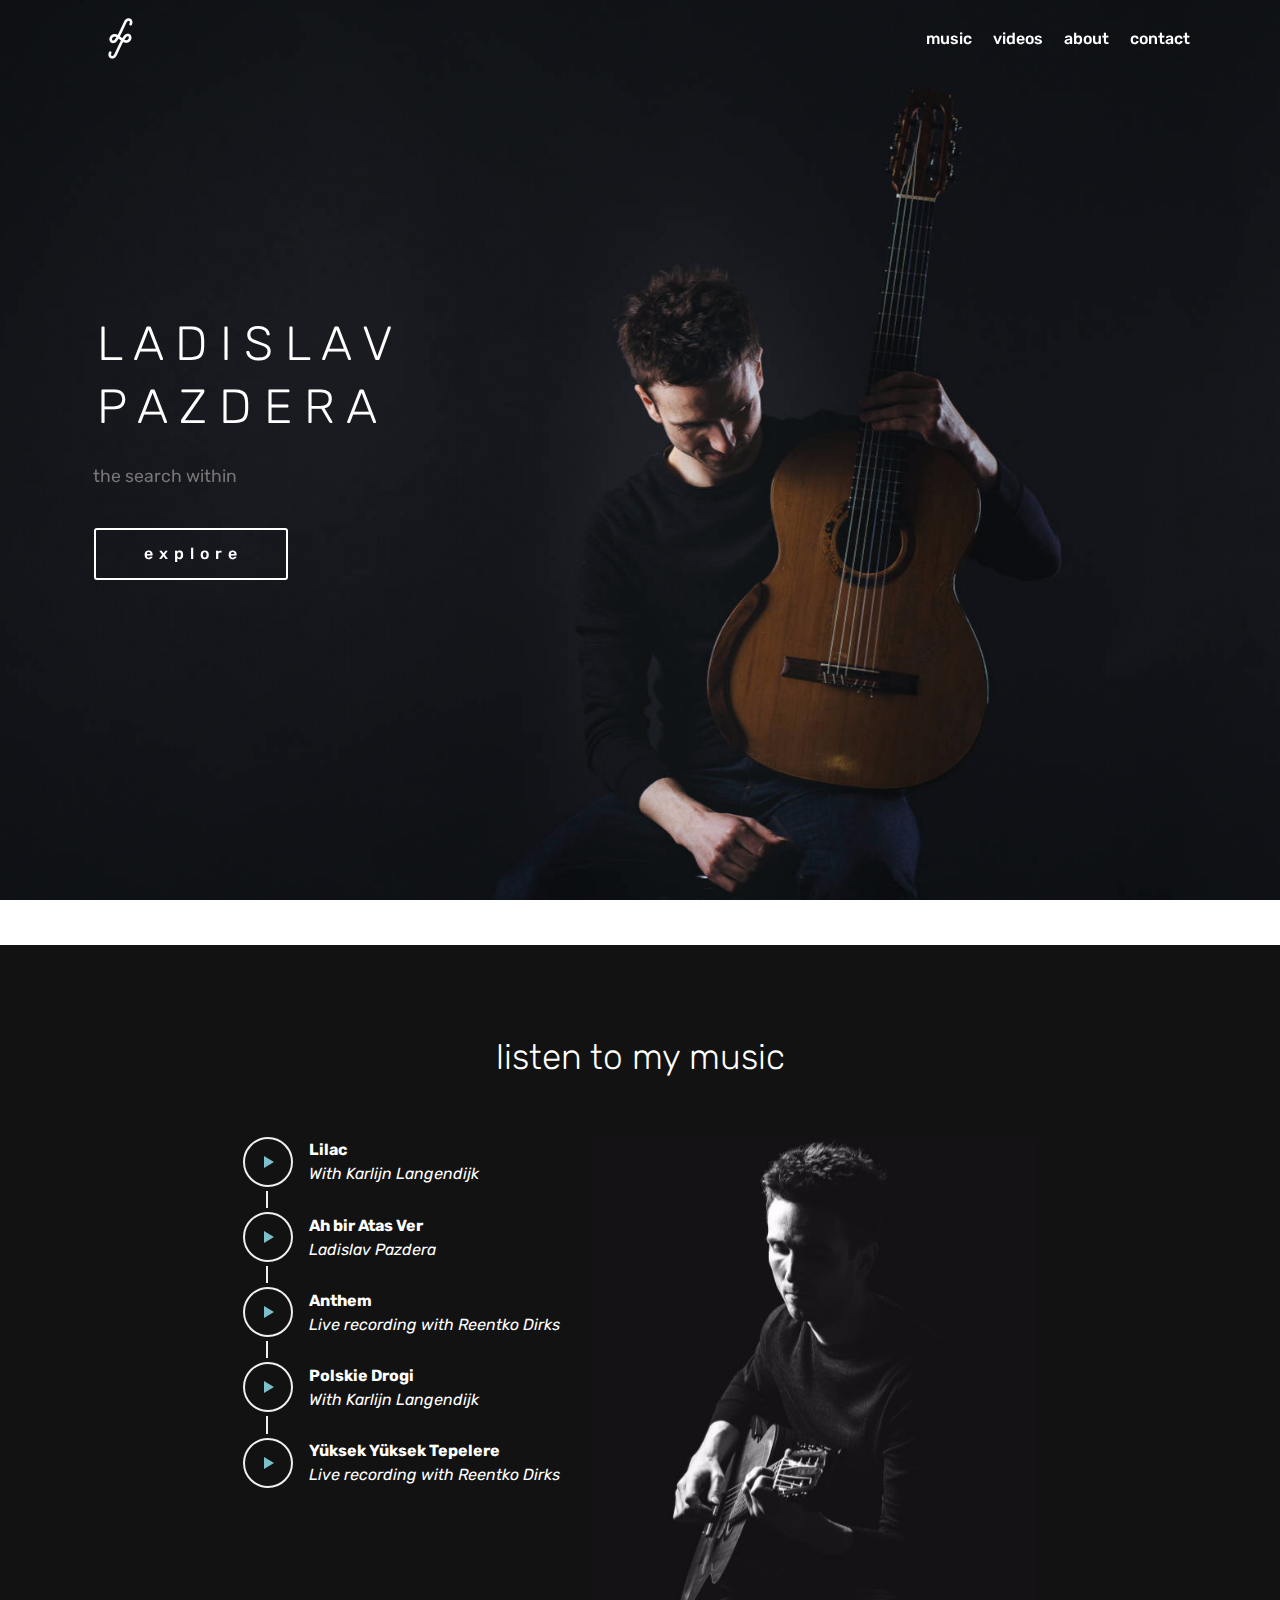
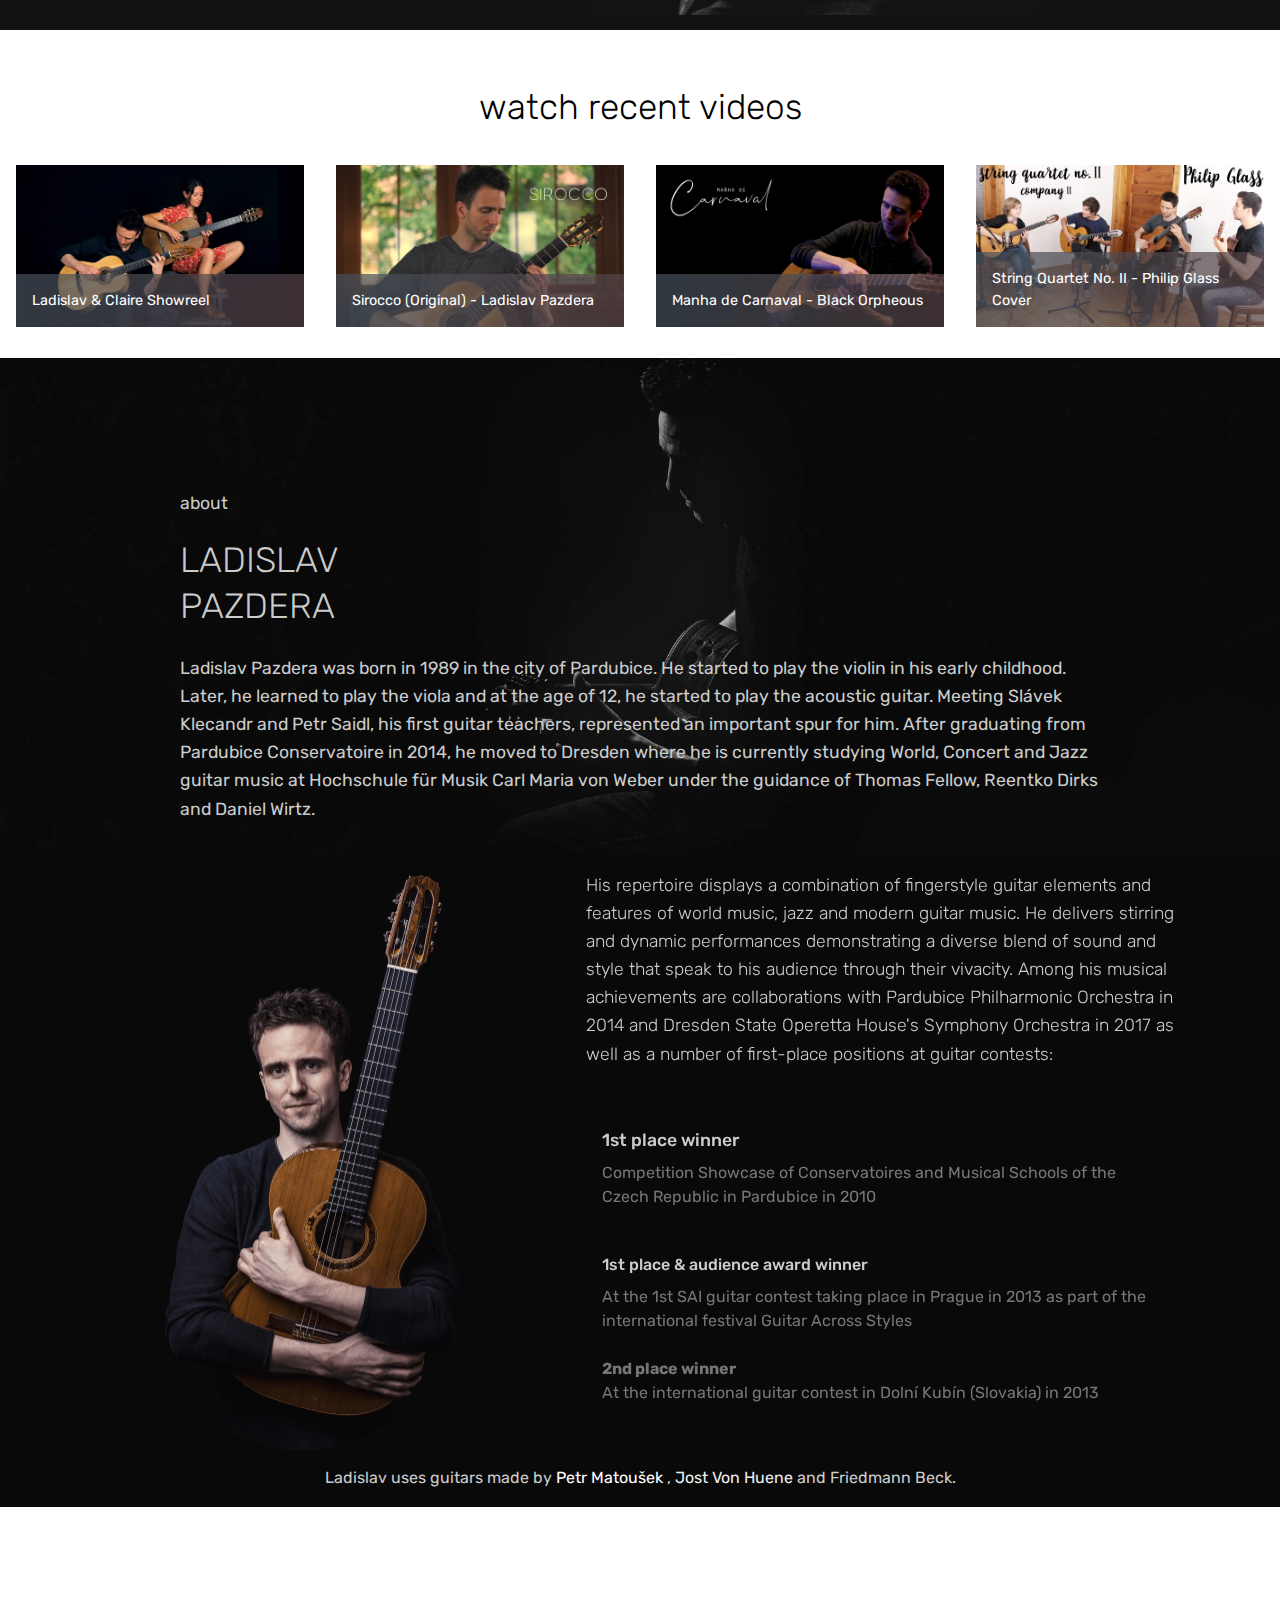
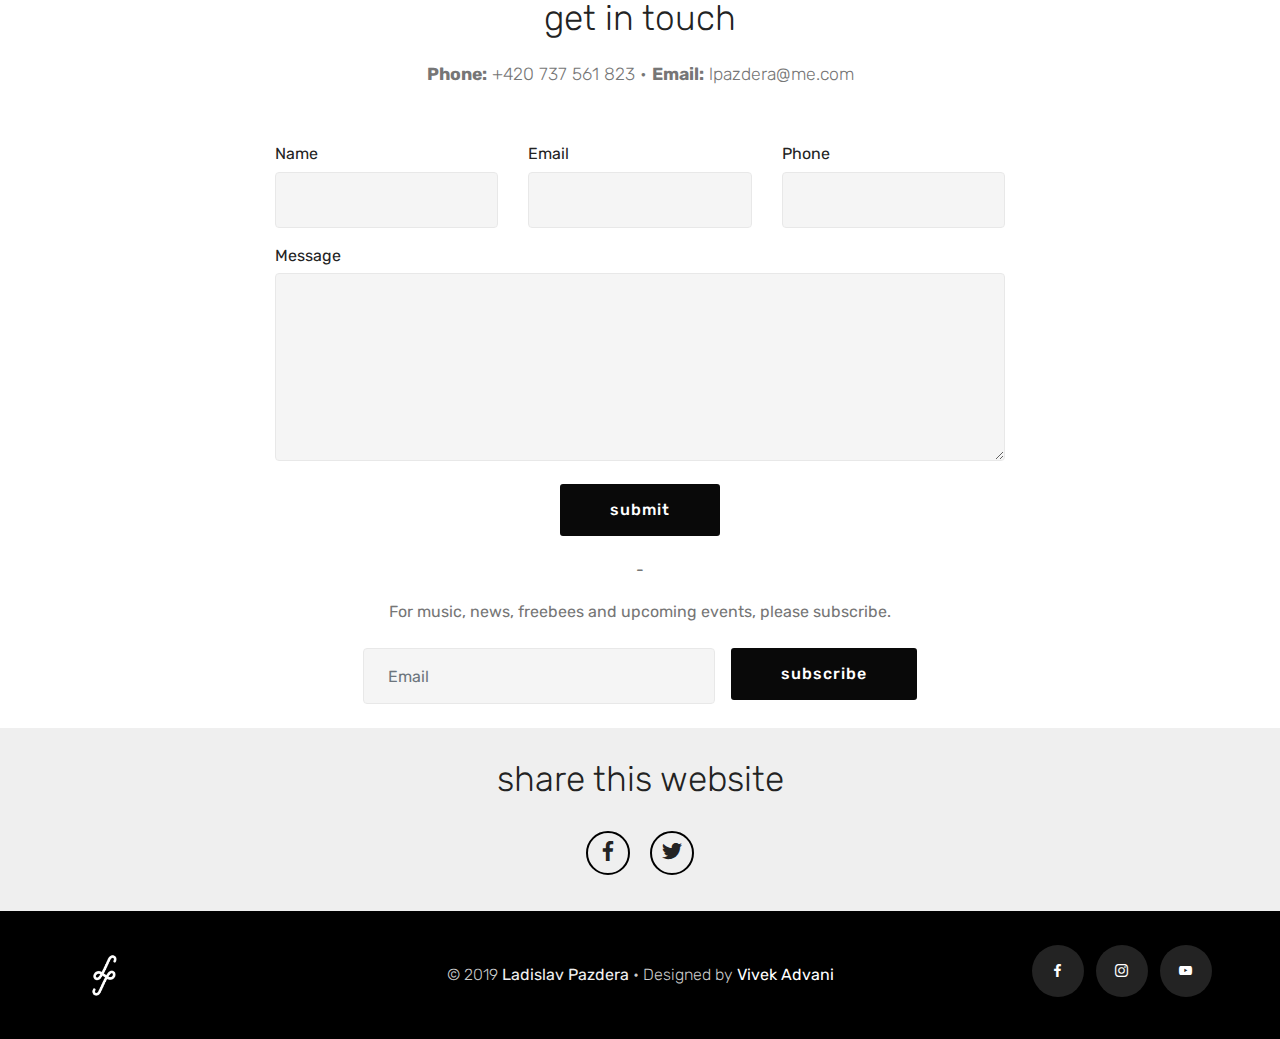
==== commit 539c09c0: "create github pages" ====
--- a/index.html
+++ b/index.html
@@ -11,23 +11,25 @@
   
   <title>Ladislav Pazdera • Guitarist & Composer</title>
   <link rel="stylesheet" href="assets/web/assets/mobirise-icons/mobirise-icons.css">
-  <link rel="stylesheet" href="assets/tether/tether.min.css">
   <link rel="stylesheet" href="assets/soundcloud-plugin/style.css">
   <link rel="stylesheet" href="assets/bootstrap/css/bootstrap.min.css">
   <link rel="stylesheet" href="assets/bootstrap/css/bootstrap-grid.min.css">
   <link rel="stylesheet" href="assets/bootstrap/css/bootstrap-reboot.min.css">
+  <link rel="stylesheet" href="assets/tether/tether.min.css">
   <link rel="stylesheet" href="assets/socicon/css/styles.css">
   <link rel="stylesheet" href="assets/dropdown/css/style.css">
   <link rel="stylesheet" href="assets/theme/css/style.css">
   <link rel="stylesheet" href="assets/gallery/style.css">
-  <link rel="stylesheet" href="assets/mobirise/css/mbr-additional.css" type="text/css">
-  
-  
-  
+  <link rel="stylesheet" href="assets/formoid-css/recaptcha.css">
+  <link rel="preload" as="style" href="assets/mobirise/css/mbr-additional.css"><link rel="stylesheet" href="assets/mobirise/css/mbr-additional.css" type="text/css">
+  
+  
+  
+
 </head>
 <body>
 
-<!-- Google Analytics -->
+<!-- Analytics -->
 <script>
    $(function() {
      $("audio + a").click(function(e) {
@@ -52,7 +54,7 @@
 </script>
 
 <script charset="utf-8" src="https://widget.bandsintown.com/main.min.js"></script>
-<!-- /Google Analytics -->
+<!-- /Analytics -->
 
 
   <section class="menu cid-rk3MW2CqNC" once="menu" id="menu1-0">
@@ -258,7 +260,7 @@
     
 
     <div>
-        <div><!-- Filter --><!-- Gallery --><div class="mbr-gallery-row"><div class="mbr-gallery-layout-default"><div><div><div class="mbr-gallery-item mbr-gallery-item--p2 video-slide" data-video-url="https://youtu.be/_WL4CioGbGM" data-tags="Awesome"><div href="#lb-gallery2-3s" data-slide-to="0" data-toggle="modal"><div></div><img alt="" src="assets/images/mobirise201966-1511182019-6-6-15-12-32.jpg"><span class="icon-video"></span><span class="mbr-gallery-title mbr-fonts-style display-7">Sirocco (Original) - Ladislav Pazdera<br></span></div></div><div class="mbr-gallery-item mbr-gallery-item--p2 video-slide" data-video-url="https://www.youtube.com/watch?v=9CsQvzCGNCc" data-tags="Awesome"><div href="#lb-gallery2-3s" data-slide-to="1" data-toggle="modal"><div></div><img alt="" src="assets/images/mobirise2019526-1134512019-5-3-11-36.jpg"><span class="icon-video"></span><span class="mbr-gallery-title mbr-fonts-style display-7">Manha de Carnaval - Black Orpheous</span></div></div><div class="mbr-gallery-item mbr-gallery-item--p2 video-slide" data-video-url="https://youtu.be/FETWTqBOEYI" data-tags="Animated"><div href="#lb-gallery2-3s" data-slide-to="2" data-toggle="modal"><div></div><img alt="" src="assets/images/mobirise201928-1441572019-2-5-15-43-35.jpg"><span class="icon-video"></span><span class="mbr-gallery-title mbr-fonts-style display-7">String Quartet No. II - Philip Glass Cover&nbsp;</span></div></div><div class="mbr-gallery-item mbr-gallery-item--p2 video-slide" data-video-url="https://youtu.be/HALj7qU400k" data-tags="Awesome"><div href="#lb-gallery2-3s" data-slide-to="3" data-toggle="modal"><div></div><img alt="" src="assets/images/mobirise201928-1441572019-2-5-15-42-51.jpg"><span class="icon-video"></span><span class="mbr-gallery-title mbr-fonts-style display-7">RAFA (Reentko) - Guitar Quartet</span></div></div></div></div><div class="clearfix"></div></div></div><!-- Lightbox --><div data-app-prevent-settings="" class="mbr-slider modal fade carousel slide" tabindex="-1" data-keyboard="true" data-interval="false" id="lb-gallery2-3s"><div class="modal-dialog"><div class="modal-content"><div class="modal-body"><div class="carousel-inner"><div class="carousel-item active video-container"><img src="assets/images/background5.jpg" alt="" title=""></div><div class="carousel-item video-container"><img src="assets/images/collection-musical-notes-53876-8146-626x484.jpg" alt="" title=""></div><div class="carousel-item video-container"><img src="assets/images/background8.jpg" alt="" title=""></div><div class="carousel-item video-container"><img src="assets/images/1-2000x1333-800x533.jpg" alt="" title=""></div></div><a class="carousel-control carousel-control-prev" role="button" data-slide="prev" href="#lb-gallery2-3s"><span class="mbri-left mbr-iconfont" aria-hidden="true"></span><span class="sr-only">Previous</span></a><a class="carousel-control carousel-control-next" role="button" data-slide="next" href="#lb-gallery2-3s"><span class="mbri-right mbr-iconfont" aria-hidden="true"></span><span class="sr-only">Next</span></a><a class="close" href="#" role="button" data-dismiss="modal"><span class="sr-only">Close</span></a></div></div></div></div></div>
+        <div><!-- Filter --><!-- Gallery --><div class="mbr-gallery-row"><div class="mbr-gallery-layout-default"><div><div><div class="mbr-gallery-item mbr-gallery-item--p2 video-slide" data-video-url="https://youtu.be/gb3tNPDKIrg" data-tags="Awesome"><div href="#lb-gallery2-3s" data-slide-to="0" data-toggle="modal"><div></div><img alt="" src="assets/images/mobirise2019116-227222019-11-5-22-8-30.jpg"><span class="icon-video"></span><span class="mbr-gallery-title mbr-fonts-style display-7">Ladislav &amp; Claire Showreel</span></div></div><div class="mbr-gallery-item mbr-gallery-item--p2 video-slide" data-video-url="https://youtu.be/_WL4CioGbGM" data-tags="Awesome"><div href="#lb-gallery2-3s" data-slide-to="1" data-toggle="modal"><div></div><img alt="" src="assets/images/mobirise201966-1511182019-6-6-15-12-32.jpg"><span class="icon-video"></span><span class="mbr-gallery-title mbr-fonts-style display-7">Sirocco (Original) - Ladislav Pazdera<br></span></div></div><div class="mbr-gallery-item mbr-gallery-item--p2 video-slide" data-video-url="https://www.youtube.com/watch?v=9CsQvzCGNCc" data-tags="Awesome"><div href="#lb-gallery2-3s" data-slide-to="2" data-toggle="modal"><div></div><img alt="" src="assets/images/mobirise2019526-1134512019-5-3-11-36.jpg"><span class="icon-video"></span><span class="mbr-gallery-title mbr-fonts-style display-7">Manha de Carnaval - Black Orpheous</span></div></div><div class="mbr-gallery-item mbr-gallery-item--p2 video-slide" data-video-url="https://youtu.be/FETWTqBOEYI" data-tags="Animated"><div href="#lb-gallery2-3s" data-slide-to="3" data-toggle="modal"><div></div><img alt="" src="assets/images/mobirise201928-1441572019-2-5-15-43-35.jpg"><span class="icon-video"></span><span class="mbr-gallery-title mbr-fonts-style display-7">String Quartet No. II - Philip Glass Cover&nbsp;</span></div></div></div></div><div class="clearfix"></div></div></div><!-- Lightbox --><div data-app-prevent-settings="" class="mbr-slider modal fade carousel slide" tabindex="-1" data-keyboard="true" data-interval="false" id="lb-gallery2-3s"><div class="modal-dialog"><div class="modal-content"><div class="modal-body"><div class="carousel-inner"><div class="carousel-item active video-container"><img src="assets/images/1-2000x1333-800x533.jpg" alt="" title=""></div><div class="carousel-item video-container"><img src="assets/images/background5.jpg" alt="" title=""></div><div class="carousel-item video-container"><img src="assets/images/collection-musical-notes-53876-8146-626x484.jpg" alt="" title=""></div><div class="carousel-item video-container"><img src="assets/images/background8.jpg" alt="" title=""></div></div><a class="carousel-control carousel-control-prev" role="button" data-slide="prev" href="#lb-gallery2-3s"><span class="mbri-left mbr-iconfont" aria-hidden="true"></span><span class="sr-only">Previous</span></a><a class="carousel-control carousel-control-next" role="button" data-slide="next" href="#lb-gallery2-3s"><span class="mbri-right mbr-iconfont" aria-hidden="true"></span><span class="sr-only">Next</span></a><a class="close" href="#" role="button" data-dismiss="modal"><span class="sr-only">Close</span></a></div></div></div></div></div>
     </div>
 
 </section>
@@ -371,7 +373,7 @@
         <div class="row justify-content-center">
             <div class="media-container-column col-lg-8" data-form-type="formoid">
                 <!---Formbuilder Form--->
-                <form action="https://mobirise.com/" method="POST" class="mbr-form form-with-styler" data-form-title="Mobirise Form"><input type="hidden" name="email" data-form-email="true" value="kMJf/oR24HhI0lOjh30gg87xOOwUY0rqNbxZnEY7L1rEHNQWap3F7/d38IRxvgk89B5LbEne/qvvRjBTBSz8ygVAaLcPoWZuuU4hR2wBGQ8rfzb7uw8Qnh9NtqIR9FSO">
+                <form action="https://mobirise.com/" method="POST" class="mbr-form form-with-styler" data-form-title="Mobirise Form"><input type="hidden" name="email" data-form-email="true" value="ZU+fvzdXeX2pcjPnyYDu2euQaUuVD742Kqr8Tlr1p2h29djBMVZmKQl7DqKNofcA+wEUBzvVDh+2i4xdXIboo8EZiUsH/PmR6cEMKssanyh+xyVSHvqrTH5vpzbN8UfT.OqYZW1zA3To6XWEWoJz6VmiDNkgAT7ea5yyaHmGDzk+pp27U8mN3I1QocKZ/ufWTkPT6/sCtrwZ3XWefRQHNSzrFtfC1AW77cLejXRRg0EtaLPAoazEKNOfYW+6BBMgq">
                     <div class="row row-sm-offset">
                         <div hidden="hidden" data-form-alert="" class="alert alert-success col-12">Thank you for getting in touch. I will get back to you soon.</div>
                         <div hidden="hidden" data-form-alert-danger="" class="alert alert-danger col-12">
@@ -430,7 +432,7 @@
         <div class="row py-2 justify-content-center">
             <div class="col-12 col-lg-6  col-md-8 " data-form-type="formoid">
                 <!---Formbuilder Form--->
-                <form action="https://mobirise.com/" method="POST" class="mbr-form form-with-styler" data-form-title="Mobirise Form"><input type="hidden" name="email" data-form-email="true" value="lTMfxJ/8aQb3L8605TfDgcNA+w9329zUS2h+iVojZpx3wfaidWzUXgo8flAVtNF4y91/n/TAmg0IwJVoKH7f9kjbSkQDWZv09Ei7/ny+xn5awcANqXZfI9dGcm/lOX5m">
+                <form action="https://mobirise.com/" method="POST" class="mbr-form form-with-styler" data-form-title="Mobirise Form"><input type="hidden" name="email" data-form-email="true" value="ewf3UnLY1vef52tTvYH51cesYocvszFsEky7ZCrWDynXxB9WLQf+1rj8nHAGLJ7P3rURkseS29gxyF8w8oFKCr9ohAzrqEBcR4OZvjSjBnQ9o8y1FAaz49pvfoiAZdsO.0zpHjhRKOqKvGkM/JH9FUl2CKXrwUr0mK6Q+vBDxTVD7kDDbII5BmH8CRV2eEpzfirXifbk+ZDwwqvfLRMUNb091o/ENURMWXur5l5UnQtPv8BK05i1Q5Dxujq7Rk5S6">
                     <div class="row">
                         <div hidden="hidden" data-form-alert="" class="alert alert-success col-12">Thank you for subscribing!</div>
                         <div hidden="hidden" data-form-alert-danger="" class="alert alert-danger col-12">
@@ -448,7 +450,7 @@
     </div>
 </section>
 
-<section class="cid-rk8D5qpgfh" id="social-buttons1-2m">
+<section class="cid-rJUtxDEahV" id="social-buttons1-3u">
     
     
 
@@ -457,8 +459,7 @@
     <div class="container">
         <div class="media-container-row">
             <div class="col-md-8 align-center">
-                <h2 class="pb-3 mbr-section-title mbr-fonts-style display-2">
-                    share this website</h2>
+                <h2 class="pb-3 mbr-section-title mbr-fonts-style display-2">share this website</h2>
                 <div>
                     <div class="mbr-social-likes" data-counters="false">
                         <span class="btn btn-social facebook mx-2" title="Share link on Facebook">
@@ -466,9 +467,6 @@
                         </span>
                         <span class="btn btn-social twitter mx-2" title="Share link on Twitter">
                             <i class="socicon socicon-twitter"></i>
-                        </span>
-                        <span class="btn btn-social plusone mx-2" title="Share link on Google+">
-                            <i class="socicon socicon-googleplus"></i>
                         </span>
                         
                         
@@ -506,7 +504,7 @@
                       </a>
                     </li>
                     <li>
-                      <a class="icon-transition" href="#">
+                      <a class="icon-transition" href="https://www.youtube.com/channel/UCFr_gp16i5wO9wXp6nqT__g?sub_confirmation=1" target="_blank">
                         <span class="mbr-iconfont socicon-youtube socicon"></span>
                       </a>
                     </li>
@@ -521,18 +519,18 @@
 
   <script src="assets/web/assets/jquery/jquery.min.js"></script>
   <script src="assets/popper/popper.min.js"></script>
+  <script src="assets/bootstrap/js/bootstrap.min.js"></script>
   <script src="assets/tether/tether.min.js"></script>
-  <script src="assets/bootstrap/js/bootstrap.min.js"></script>
-  <script src="assets/bootstrapcarouselswipe/bootstrap-carousel-swipe.js"></script>
   <script src="assets/parallax/jarallax.min.js"></script>
   <script src="assets/masonry/masonry.pkgd.min.js"></script>
   <script src="assets/imagesloaded/imagesloaded.pkgd.min.js"></script>
   <script src="assets/smoothscroll/smooth-scroll.js"></script>
   <script src="assets/vimeoplayer/jquery.mb.vimeo_player.js"></script>
-  <script src="assets/sociallikes/social-likes.js"></script>
   <script src="assets/dropdown/js/nav-dropdown.js"></script>
   <script src="assets/dropdown/js/navbar-dropdown.js"></script>
   <script src="assets/touchswipe/jquery.touch-swipe.min.js"></script>
+  <script src="assets/sociallikes/social-likes.js"></script>
+  <script src="assets/bootstrapcarouselswipe/bootstrap-carousel-swipe.js"></script>
   <script src="assets/theme/js/script.js"></script>
   <script src="assets/slidervideo/script.js"></script>
   <script src="assets/gallery/player.min.js"></script>
@@ -562,5 +560,6 @@
    });
 
 </script>
+
 </body>
 </html>--- a/assets/web/assets/mobirise-icons/mobirise-icons.css
+++ b/assets/web/assets/mobirise-icons/mobirise-icons.css
@@ -7,6 +7,7 @@
     url('mobirise-icons.svg?spat4u#MobiriseIcons') format('svg');
   font-weight: normal;
   font-style: normal;
+  font-display: swap;
 }
 
 [class^="mbri-"], [class*=" mbri-"] {
--- a/assets/socicon/css/styles.css
+++ b/assets/socicon/css/styles.css
@@ -9,7 +9,7 @@
     url("../fonts/socicon.svg#socicon") format("svg");
   font-weight: normal;
   font-style: normal;
-
+  font-display:swap;
 }
 
 [data-icon]:before {
--- a/assets/theme/css/style.css
+++ b/assets/theme/css/style.css
@@ -5,6 +5,10 @@
 section {
   background-color: #eeeeee; }
 
+body {
+  font-style: normal;
+  line-height: 1.5; }
+
 section,
 .container,
 .container-fluid {
@@ -14,8 +18,36 @@
 a.mbr-iconfont:hover {
   text-decoration: none; }
 
-.article .lead p, .article .lead ul, .article .lead ol, .article .lead pre, .article .lead blockquote {
+.article .lead p,
+.article .lead ul,
+.article .lead ol,
+.article .lead pre,
+.article .lead blockquote {
   margin-bottom: 0; }
+
+ul,
+ol,
+pre,
+blockquote {
+  margin-bottom: 2.3125rem; }
+
+pre {
+  background: #f4f4f4;
+  padding: 10px 24px;
+  white-space: pre-wrap; }
+
+.inactive {
+  -webkit-user-select: none;
+  -moz-user-select: none;
+  -ms-user-select: none;
+  user-select: none;
+  pointer-events: none;
+  -webkit-user-drag: none;
+  user-drag: none; }
+
+.mbr-section__comments .row {
+  justify-content: center;
+  -webkit-justify-content: center; }
 
 a {
   font-style: normal;
@@ -30,14 +62,39 @@
 body {
   color: #232323; }
 
-h1, h2, h3, h4, h5, h6,
-.h1, .h2, .h3, .h4, .h5, .h6,
-.display-1, .display-2, .display-3, .display-4 {
+h1,
+h2,
+h3,
+h4,
+h5,
+h6,
+.h1,
+.h2,
+.h3,
+.h4,
+.h5,
+.h6,
+.display-1,
+.display-2,
+.display-3,
+.display-4 {
   line-height: 1;
   word-break: break-word;
   word-wrap: break-word; }
 
-b, strong {
+.mbr-section-title {
+  font-style: normal;
+  line-height: 1.2; }
+
+.mbr-section-subtitle {
+  line-height: 1.3; }
+
+.mbr-text {
+  font-style: normal;
+  line-height: 1.6; }
+
+b,
+strong {
   font-weight: bold; }
 
 blockquote {
@@ -50,7 +107,7 @@
   transition-delay: 9999s;
   transition-property: background-color, color; }
 
-textarea[type="hidden"] {
+textarea[type='hidden'] {
   display: none; }
 
 body {
@@ -98,7 +155,11 @@
   text-align: right; }
 
 @media (max-width: 767px) {
-  .align-left, .align-center, .align-right, .mbr-section-btn, .mbr-section-title {
+  .align-left,
+  .align-center,
+  .align-right,
+  .mbr-section-btn,
+  .mbr-section-title {
     text-align: center; } }
 /*! Font-weight  */
 .mbr-light {
@@ -180,7 +241,8 @@
 figure[mbr-media-size] {
   transition: width 0.1s; }
 
-.mbr-figure img, .mbr-figure iframe {
+.mbr-figure img,
+.mbr-figure iframe {
   display: block;
   width: 100%; }
 
@@ -209,7 +271,8 @@
 .media-container > div {
   max-width: 100%; }
 
-.mbr-figure img, .card-img img {
+.mbr-figure img,
+.card-img img {
   width: 100%; }
 
 @media (max-width: 991px) {
@@ -222,21 +285,69 @@
   .mbr-figure {
     width: 100% !important; } }
 /*! Buttons */
+.btn {
+  font-weight: 500;
+  border-width: 2px;
+  font-style: normal;
+  letter-spacing: 1px;
+  margin: .4rem .8rem;
+  white-space: normal;
+  -webkit-transition: all .3s ease-in-out;
+  -moz-transition: all .3s ease-in-out;
+  transition: all .3s ease-in-out;
+  display: inline-flex;
+  align-items: center;
+  justify-content: center;
+  word-break: break-word;
+  -webkit-align-items: center;
+  -webkit-justify-content: center;
+  display: -webkit-inline-flex; }
+
+.btn-sm {
+  font-weight: 500;
+  letter-spacing: 1px;
+  -webkit-transition: all .3s ease-in-out;
+  -moz-transition: all .3s ease-in-out;
+  transition: all .3s ease-in-out; }
+
+.btn-md {
+  font-weight: 500;
+  letter-spacing: 1px;
+  margin: .4rem .8rem !important;
+  -webkit-transition: all .3s ease-in-out;
+  -moz-transition: all .3s ease-in-out;
+  transition: all .3s ease-in-out; }
+
+.btn-lg {
+  font-weight: 500;
+  letter-spacing: 1px;
+  margin: .4rem .8rem !important;
+  -webkit-transition: all .3s ease-in-out;
+  -moz-transition: all .3s ease-in-out;
+  transition: all .3s ease-in-out; }
+
 .mbr-section-btn {
-  margin-left: -.25rem;
-  margin-right: -.25rem;
+  margin-left: -0.25rem;
+  margin-right: -0.25rem;
   font-size: 0; }
 
 nav .mbr-section-btn {
   margin-left: 0rem;
   margin-right: 0rem; }
 
+.btn-form {
+  border-radius: 0; }
+  .btn-form:hover {
+    cursor: pointer; }
+
 /*! Btn icon margin */
-.btn .mbr-iconfont, .btn.btn-sm .mbr-iconfont {
+.btn .mbr-iconfont,
+.btn.btn-sm .mbr-iconfont {
   cursor: pointer;
   margin-right: 0.5rem; }
 
-.btn.btn-md .mbr-iconfont, .btn.btn-md .mbr-iconfont {
+.btn.btn-md .mbr-iconfont,
+.btn.btn-md .mbr-iconfont {
   margin-right: 0.8rem; }
 
 .mbr-regular {
@@ -248,7 +359,7 @@
 .mbr-bold {
   font-weight: 700; }
 
-[type="submit"] {
+[type='submit'] {
   -webkit-appearance: none; }
 
 /*! Full-screen */
@@ -275,7 +386,65 @@
     width: 100%;
     height: 100%; }
 
+.mbr-overlay {
+  background-color: #000;
+  bottom: 0;
+  left: 0;
+  opacity: .5;
+  position: absolute;
+  right: 0;
+  top: 0;
+  z-index: 0;
+  pointer-events: none; }
+
 /* Form */
+blockquote {
+  font-style: italic;
+  padding: 10px 0 10px 20px;
+  font-size: 1.09rem;
+  position: relative;
+  border-width: 3px; }
+
+.form-control {
+  background-color: #f5f5f5;
+  box-shadow: none;
+  color: #565656;
+  line-height: 1.43;
+  min-height: 3.5em;
+  padding: 1.07em .5em; }
+  .form-control, .form-control:focus {
+    border: 1px solid #e8e8e8; }
+  .form-active .form-control:invalid {
+    border-color: red; }
+
+.form-control-label {
+  position: relative;
+  cursor: pointer;
+  margin-bottom: .357em;
+  padding: 0; }
+
+.alert {
+  color: #ffffff;
+  border-radius: 0;
+  border: 0;
+  font-size: .875rem;
+  line-height: 1.5;
+  margin-bottom: 1.875rem;
+  padding: 1.25rem;
+  position: relative; }
+  .alert.alert-form::after {
+    background-color: inherit;
+    bottom: -7px;
+    content: "";
+    display: block;
+    height: 14px;
+    left: 50%;
+    margin-left: -7px;
+    position: absolute;
+    transform: rotate(45deg);
+    width: 14px;
+    -webkit-transform: rotate(45deg); }
+
 .form-asterisk {
   font-family: initial;
   position: absolute;
@@ -283,6 +452,27 @@
   font-weight: normal; }
 
 /*! Scroll to top arrow */
+#scrollToTop a i:before {
+  content: '';
+  position: absolute;
+  height: 40%;
+  top: 25%;
+  background: #fff;
+  width: 2px;
+  left: calc(50% - 1px); }
+#scrollToTop a i:after {
+  content: '';
+  position: absolute;
+  display: block;
+  border-top: 2px solid #fff;
+  border-right: 2px solid #fff;
+  width: 40%;
+  height: 40%;
+  left: 30%;
+  bottom: 30%;
+  transform: rotate(135deg);
+  -webkit-transform: rotate(135deg); }
+
 .mbr-arrow-up {
   bottom: 25px;
   right: 90px;
@@ -304,7 +494,7 @@
   outline-style: none !important;
   position: relative;
   text-decoration: none;
-  transition: all .3s ease-in-out;
+  transition: all 0.3s ease-in-out;
   cursor: pointer;
   text-align: center; }
   .mbr-arrow-up a:hover {
@@ -317,7 +507,7 @@
   color: #fff; }
 
 .mbr-arrow-up-icon::before {
-  content: "\203a";
+  content: '\203a';
   display: inline-block;
   font-family: serif;
   font-size: 32px;
@@ -408,25 +598,39 @@
     display: -webkit-flex; }
   .menu .navbar-brand .navbar-logo img {
     display: -webkit-flex; }
-@media (min-width: 768px) and (max-width: 991px) {
+@media (min-width: 768px) and (max-width: 1023px) {
   .menu .navbar-toggleable-sm .navbar-nav {
     display: -webkit-box;
     display: -webkit-flex;
     display: -ms-flexbox; } }
-@media (max-width: 991px) {
+@media (max-width: 1023px) {
   .menu .navbar-collapse {
     max-height: 93.5vh; }
     .menu .navbar-collapse.show {
       overflow: auto; } }
-@media (min-width: 992px) {
+@media (min-width: 1024px) {
   .menu .navbar-nav.nav-dropdown {
     display: -webkit-flex; }
   .menu .navbar-toggleable-sm .navbar-collapse {
-    display: -webkit-flex !important; } }
+    display: -webkit-flex !important; }
+  .menu .collapsed .navbar-collapse {
+    max-height: 93.5vh; }
+    .menu .collapsed .navbar-collapse.show {
+      overflow: auto; } }
 @media (max-width: 767px) {
   .menu .navbar-collapse {
     max-height: 80vh; } }
 
+/* Others*/
+.note-check a[data-value=Rubik] {
+  font-style: normal; }
+
+.mbr-arrow a {
+  color: #ffffff; }
+
+@media (max-width: 767px) {
+  .mbr-arrow {
+    display: none; } }
 .navbar {
   display: -webkit-flex;
   -webkit-flex-wrap: wrap;
@@ -439,7 +643,7 @@
   -webkit-align-items: center; }
 
 .nav-dropdown .link {
-  padding: .667em 1.667em !important;
+  padding: 0.667em 1.667em !important;
   margin: 0 !important; }
 
 .nav {
@@ -477,7 +681,7 @@
   outline: none; }
 
 .jq-selectbox__select {
-  padding: 1.07em .5em;
+  padding: 1.07em 0.5em;
   position: absolute;
   top: 0;
   left: 0;
@@ -493,19 +697,21 @@
   transform: translateY(-50%); }
 
 .jq-selectbox li {
-  padding: 1.07em .5em; }
-
-input[type="range"] {
+  padding: 1.07em 0.5em; }
+
+input[type='range'] {
   padding-left: 0 !important;
   padding-right: 0 !important; }
 
-.modal-dialog, .modal-content {
+.modal-dialog,
+.modal-content {
   height: 100%; }
 
 .modal-dialog .carousel-inner {
-  height: 100%;
-  height: -webkit-fill-available;
-  height: fill-available; }
+  height: calc(100vh - 1.75rem); }
+  @media (max-width: 575px) {
+    .modal-dialog .carousel-inner {
+      height: calc(100vh - 1rem); } }
 
 .carousel-item {
   text-align: center; }
@@ -513,4 +719,343 @@
 .carousel-item img {
   margin: auto; }
 
+.navbar-toggler {
+  -webkit-align-self: flex-start;
+  -ms-flex-item-align: start;
+  align-self: flex-start;
+  padding: 0.25rem 0.75rem;
+  font-size: 1.25rem;
+  line-height: 1;
+  background: transparent;
+  border: 1px solid transparent;
+  -webkit-border-radius: 0.25rem;
+  border-radius: 0.25rem; }
+
+.navbar-toggler:focus,
+.navbar-toggler:hover {
+  text-decoration: none; }
+
+.navbar-toggler-icon {
+  display: inline-block;
+  width: 1.5em;
+  height: 1.5em;
+  vertical-align: middle;
+  content: '';
+  background: no-repeat center center;
+  -webkit-background-size: 100% 100%;
+  -o-background-size: 100% 100%;
+  background-size: 100% 100%; }
+
+.navbar-toggler-left {
+  position: absolute;
+  left: 1rem; }
+
+.navbar-toggler-right {
+  position: absolute;
+  right: 1rem; }
+
+@media (max-width: 575px) {
+  .navbar-toggleable .navbar-nav .dropdown-menu {
+    position: static;
+    float: none; }
+
+  .navbar-toggleable > .container {
+    padding-right: 0;
+    padding-left: 0; } }
+@media (min-width: 576px) {
+  .navbar-toggleable {
+    -webkit-box-orient: horizontal;
+    -webkit-box-direction: normal;
+    -webkit-flex-direction: row;
+    -ms-flex-direction: row;
+    flex-direction: row;
+    -webkit-flex-wrap: nowrap;
+    -ms-flex-wrap: nowrap;
+    flex-wrap: nowrap;
+    -webkit-box-align: center;
+    -webkit-align-items: center;
+    -ms-flex-align: center;
+    align-items: center; }
+
+  .navbar-toggleable .navbar-nav {
+    -webkit-box-orient: horizontal;
+    -webkit-box-direction: normal;
+    -webkit-flex-direction: row;
+    -ms-flex-direction: row;
+    flex-direction: row; }
+
+  .navbar-toggleable .navbar-nav .nav-link {
+    padding-right: 0.5rem;
+    padding-left: 0.5rem; }
+
+  .navbar-toggleable > .container {
+    display: -webkit-box;
+    display: -webkit-flex;
+    display: -ms-flexbox;
+    display: flex;
+    -webkit-flex-wrap: nowrap;
+    -ms-flex-wrap: nowrap;
+    flex-wrap: nowrap;
+    -webkit-box-align: center;
+    -webkit-align-items: center;
+    -ms-flex-align: center;
+    align-items: center; }
+
+  .navbar-toggleable .navbar-collapse {
+    display: -webkit-box !important;
+    display: -webkit-flex !important;
+    display: -ms-flexbox !important;
+    display: flex !important;
+    width: 100%; }
+
+  .navbar-toggleable .navbar-toggler {
+    display: none; } }
+@media (max-width: 767px) {
+  .navbar-toggleable-sm .navbar-nav .dropdown-menu {
+    position: static;
+    float: none; }
+
+  .navbar-toggleable-sm > .container {
+    padding-right: 0;
+    padding-left: 0; } }
+@media (min-width: 768px) {
+  .navbar-toggleable-sm {
+    -webkit-box-orient: horizontal;
+    -webkit-box-direction: normal;
+    -webkit-flex-direction: row;
+    -ms-flex-direction: row;
+    flex-direction: row;
+    -webkit-flex-wrap: nowrap;
+    -ms-flex-wrap: nowrap;
+    flex-wrap: nowrap;
+    -webkit-box-align: center;
+    -webkit-align-items: center;
+    -ms-flex-align: center;
+    align-items: center; }
+
+  .navbar-toggleable-sm .navbar-nav {
+    -webkit-box-orient: horizontal;
+    -webkit-box-direction: normal;
+    -webkit-flex-direction: row;
+    -ms-flex-direction: row;
+    flex-direction: row; }
+
+  .navbar-toggleable-sm .navbar-nav .nav-link {
+    padding-right: 0.5rem;
+    padding-left: 0.5rem; }
+
+  .navbar-toggleable-sm > .container {
+    display: -webkit-box;
+    display: -webkit-flex;
+    display: -ms-flexbox;
+    display: flex;
+    -webkit-flex-wrap: nowrap;
+    -ms-flex-wrap: nowrap;
+    flex-wrap: nowrap;
+    -webkit-box-align: center;
+    -webkit-align-items: center;
+    -ms-flex-align: center;
+    align-items: center; }
+
+  .navbar-toggleable-sm .navbar-collapse {
+    display: none;
+    width: 100%; }
+
+  .navbar-toggleable-sm .navbar-toggler {
+    display: none; } }
+@media (max-width: 1023px) {
+  .navbar-toggleable-md .navbar-nav .dropdown-menu {
+    position: static;
+    float: none; }
+
+  .navbar-toggleable-md > .container {
+    padding-right: 0;
+    padding-left: 0; } }
+@media (min-width: 1024px) {
+  .navbar-toggleable-md {
+    -webkit-box-orient: horizontal;
+    -webkit-box-direction: normal;
+    -webkit-flex-direction: row;
+    -ms-flex-direction: row;
+    flex-direction: row;
+    -webkit-flex-wrap: nowrap;
+    -ms-flex-wrap: nowrap;
+    flex-wrap: nowrap;
+    -webkit-box-align: center;
+    -webkit-align-items: center;
+    -ms-flex-align: center;
+    align-items: center; }
+
+  .navbar-toggleable-md .navbar-nav {
+    -webkit-box-orient: horizontal;
+    -webkit-box-direction: normal;
+    -webkit-flex-direction: row;
+    -ms-flex-direction: row;
+    flex-direction: row; }
+
+  .navbar-toggleable-md .navbar-nav .nav-link {
+    padding-right: 0.5rem;
+    padding-left: 0.5rem; }
+
+  .navbar-toggleable-md > .container {
+    display: -webkit-box;
+    display: -webkit-flex;
+    display: -ms-flexbox;
+    display: flex;
+    -webkit-flex-wrap: nowrap;
+    -ms-flex-wrap: nowrap;
+    flex-wrap: nowrap;
+    -webkit-box-align: center;
+    -webkit-align-items: center;
+    -ms-flex-align: center;
+    align-items: center; }
+
+  .navbar-toggleable-md .navbar-collapse {
+    display: -webkit-box !important;
+    display: -webkit-flex !important;
+    display: -ms-flexbox !important;
+    display: flex !important;
+    width: 100%; }
+
+  .navbar-toggleable-md .navbar-toggler {
+    display: none; } }
+@media (max-width: 1199px) {
+  .navbar-toggleable-lg .navbar-nav .dropdown-menu {
+    position: static;
+    float: none; }
+
+  .navbar-toggleable-lg > .container {
+    padding-right: 0;
+    padding-left: 0; } }
+@media (min-width: 1200px) {
+  .navbar-toggleable-lg {
+    -webkit-box-orient: horizontal;
+    -webkit-box-direction: normal;
+    -webkit-flex-direction: row;
+    -ms-flex-direction: row;
+    flex-direction: row;
+    -webkit-flex-wrap: nowrap;
+    -ms-flex-wrap: nowrap;
+    flex-wrap: nowrap;
+    -webkit-box-align: center;
+    -webkit-align-items: center;
+    -ms-flex-align: center;
+    align-items: center; }
+
+  .navbar-toggleable-lg .navbar-nav {
+    -webkit-box-orient: horizontal;
+    -webkit-box-direction: normal;
+    -webkit-flex-direction: row;
+    -ms-flex-direction: row;
+    flex-direction: row; }
+
+  .navbar-toggleable-lg .navbar-nav .nav-link {
+    padding-right: 0.5rem;
+    padding-left: 0.5rem; }
+
+  .navbar-toggleable-lg > .container {
+    display: -webkit-box;
+    display: -webkit-flex;
+    display: -ms-flexbox;
+    display: flex;
+    -webkit-flex-wrap: nowrap;
+    -ms-flex-wrap: nowrap;
+    flex-wrap: nowrap;
+    -webkit-box-align: center;
+    -webkit-align-items: center;
+    -ms-flex-align: center;
+    align-items: center; }
+
+  .navbar-toggleable-lg .navbar-collapse {
+    display: -webkit-box !important;
+    display: -webkit-flex !important;
+    display: -ms-flexbox !important;
+    display: flex !important;
+    width: 100%; }
+
+  .navbar-toggleable-lg .navbar-toggler {
+    display: none; } }
+.navbar-toggleable-xl {
+  -webkit-box-orient: horizontal;
+  -webkit-box-direction: normal;
+  -webkit-flex-direction: row;
+  -ms-flex-direction: row;
+  flex-direction: row;
+  -webkit-flex-wrap: nowrap;
+  -ms-flex-wrap: nowrap;
+  flex-wrap: nowrap;
+  -webkit-box-align: center;
+  -webkit-align-items: center;
+  -ms-flex-align: center;
+  align-items: center; }
+
+.navbar-toggleable-xl .navbar-nav .dropdown-menu {
+  position: static;
+  float: none; }
+
+.navbar-toggleable-xl > .container {
+  padding-right: 0;
+  padding-left: 0; }
+
+.navbar-toggleable-xl .navbar-nav {
+  -webkit-box-orient: horizontal;
+  -webkit-box-direction: normal;
+  -webkit-flex-direction: row;
+  -ms-flex-direction: row;
+  flex-direction: row; }
+
+.navbar-toggleable-xl .navbar-nav .nav-link {
+  padding-right: 0.5rem;
+  padding-left: 0.5rem; }
+
+.navbar-toggleable-xl > .container {
+  display: -webkit-box;
+  display: -webkit-flex;
+  display: -ms-flexbox;
+  display: flex;
+  -webkit-flex-wrap: nowrap;
+  -ms-flex-wrap: nowrap;
+  flex-wrap: nowrap;
+  -webkit-box-align: center;
+  -webkit-align-items: center;
+  -ms-flex-align: center;
+  align-items: center; }
+
+.navbar-toggleable-xl .navbar-collapse {
+  display: -webkit-box !important;
+  display: -webkit-flex !important;
+  display: -ms-flexbox !important;
+  display: flex !important;
+  width: 100%; }
+
+.navbar-toggleable-xl .navbar-toggler {
+  display: none; }
+
+.card-img {
+  width: auto; }
+
+.menu .navbar.collapsed:not(.beta-menu) {
+  flex-direction: column;
+  -webkit-flex-direction: column; }
+
+.carousel-item.active,
+.carousel-item-next,
+.carousel-item-prev {
+  display: -webkit-box;
+  display: -webkit-flex;
+  display: -ms-flexbox;
+  display: flex; }
+
+.note-air-layout .dropup .dropdown-menu,
+.note-air-layout .navbar-fixed-bottom .dropdown .dropdown-menu {
+  bottom: initial !important; }
+
+html,
+body {
+  height: auto;
+  min-height: 100vh; }
+
+.dropup .dropdown-toggle::after {
+  display: none; }
+
 /*# sourceMappingURL=style.css.map */
--- a/assets/formoid-css/recaptcha.css
+++ b/assets/formoid-css/recaptcha.css
@@ -0,0 +1,3 @@
+.grecaptcha-badge{
+	visibility: collapse !important;  
+}--- a/assets/mobirise/css/mbr-additional.css
+++ b/assets/mobirise/css/mbr-additional.css
@@ -1,27 +1,16 @@
-@import url(https://fonts.googleapis.com/css?family=Rubik:300,300i,400,400i,500,500i,700,700i,900,900i);
+@import url(https://fonts.googleapis.com/css?family=Rubik:300,300i,400,400i,500,500i,700,700i,900,900i&display=swap);
 
 
 
 
 
 body {
-  font-style: normal;
-  line-height: 1.5;
-}
-.mbr-section-title {
-  font-style: normal;
-  line-height: 1.2;
-}
-.mbr-section-subtitle {
-  line-height: 1.3;
-}
-.mbr-text {
-  font-style: normal;
-  line-height: 1.6;
+  font-family: Rubik;
 }
 .display-1 {
   font-family: 'Rubik', sans-serif;
   font-size: 3rem;
+  font-display: swap;
 }
 .display-1 > .mbr-iconfont {
   font-size: 4.8rem;
@@ -29,6 +18,7 @@
 .display-2 {
   font-family: 'Rubik', sans-serif;
   font-size: 2.2rem;
+  font-display: swap;
 }
 .display-2 > .mbr-iconfont {
   font-size: 3.52rem;
@@ -36,6 +26,7 @@
 .display-4 {
   font-family: 'Rubik', sans-serif;
   font-size: 1rem;
+  font-display: swap;
 }
 .display-4 > .mbr-iconfont {
   font-size: 1.6rem;
@@ -43,6 +34,7 @@
 .display-5 {
   font-family: 'Rubik', sans-serif;
   font-size: 1.1rem;
+  font-display: swap;
 }
 .display-5 > .mbr-iconfont {
   font-size: 1.76rem;
@@ -50,6 +42,7 @@
 .display-7 {
   font-family: 'Rubik', sans-serif;
   font-size: 1rem;
+  font-display: swap;
 }
 .display-7 > .mbr-iconfont {
   font-size: 1.6rem;
@@ -83,51 +76,18 @@
 }
 /* Buttons */
 .btn {
-  font-weight: 500;
-  border-width: 2px;
-  font-style: normal;
-  letter-spacing: 1px;
-  margin: .4rem .8rem;
-  white-space: normal;
-  -webkit-transition: all 0.3s ease-in-out;
-  -moz-transition: all 0.3s ease-in-out;
-  transition: all 0.3s ease-in-out;
-  display: inline-flex;
-  align-items: center;
-  justify-content: center;
-  word-break: break-word;
-  -webkit-align-items: center;
-  -webkit-justify-content: center;
-  display: -webkit-inline-flex;
   padding: 1rem 3rem;
   border-radius: 3px;
 }
 .btn-sm {
-  font-weight: 500;
-  letter-spacing: 1px;
-  -webkit-transition: all 0.3s ease-in-out;
-  -moz-transition: all 0.3s ease-in-out;
-  transition: all 0.3s ease-in-out;
   padding: 0.6rem 1.5rem;
   border-radius: 3px;
 }
 .btn-md {
-  font-weight: 500;
-  letter-spacing: 1px;
-  margin: .4rem .8rem !important;
-  -webkit-transition: all 0.3s ease-in-out;
-  -moz-transition: all 0.3s ease-in-out;
-  transition: all 0.3s ease-in-out;
   padding: 1rem 3rem;
   border-radius: 3px;
 }
 .btn-lg {
-  font-weight: 500;
-  letter-spacing: 1px;
-  margin: .4rem .8rem !important;
-  -webkit-transition: all 0.3s ease-in-out;
-  -moz-transition: all 0.3s ease-in-out;
-  transition: all 0.3s ease-in-out;
   padding: 1.2rem 3.2rem;
   border-radius: 3px;
 }
@@ -543,12 +503,6 @@
 .mbr-gallery-filter li.active .btn:focus {
   box-shadow: none;
 }
-.btn-form {
-  border-radius: 0;
-}
-.btn-form:hover {
-  cursor: pointer;
-}
 a,
 a:hover {
   color: #090909;
@@ -577,131 +531,16 @@
 .scrollToTop_wraper {
   display: none;
 }
-#scrollToTop a i:before {
-  content: '';
-  position: absolute;
-  height: 40%;
-  top: 25%;
-  background: #fff;
-  width: 2px;
-  left: calc(50% - 1px);
-}
-#scrollToTop a i:after {
-  content: '';
-  position: absolute;
-  display: block;
-  border-top: 2px solid #fff;
-  border-right: 2px solid #fff;
-  width: 40%;
-  height: 40%;
-  left: 30%;
-  bottom: 30%;
-  transform: rotate(135deg);
-  -webkit-transform: rotate(135deg);
-}
-/* Others*/
-.note-check a[data-value=Rubik] {
-  font-style: normal;
-}
-.mbr-arrow a {
-  color: #ffffff;
-}
-@media (max-width: 767px) {
-  .mbr-arrow {
-    display: none;
-  }
-}
-.form-control-label {
-  position: relative;
-  cursor: pointer;
-  margin-bottom: .357em;
-  padding: 0;
-}
-.alert {
-  color: #ffffff;
-  border-radius: 0;
-  border: 0;
-  font-size: .875rem;
-  line-height: 1.5;
-  margin-bottom: 1.875rem;
-  padding: 1.25rem;
-  position: relative;
-}
-.alert.alert-form::after {
-  background-color: inherit;
-  bottom: -7px;
-  content: "";
-  display: block;
-  height: 14px;
-  left: 50%;
-  margin-left: -7px;
-  position: absolute;
-  transform: rotate(45deg);
-  width: 14px;
-  -webkit-transform: rotate(45deg);
-}
 .form-control {
-  background-color: #f5f5f5;
-  box-shadow: none;
-  color: #565656;
   font-family: 'Rubik', sans-serif;
   font-size: 1rem;
-  line-height: 1.43;
-  min-height: 3.5em;
-  padding: 1.07em .5em;
+  font-display: swap;
 }
 .form-control > .mbr-iconfont {
   font-size: 1.6rem;
 }
-.form-control,
-.form-control:focus {
-  border: 1px solid #e8e8e8;
-}
-.form-active .form-control:invalid {
-  border-color: red;
-}
-.mbr-overlay {
-  background-color: #000;
-  bottom: 0;
-  left: 0;
-  opacity: .5;
-  position: absolute;
-  right: 0;
-  top: 0;
-  z-index: 0;
-  pointer-events: none;
-}
 blockquote {
-  font-style: italic;
-  padding: 10px 0 10px 20px;
-  font-size: 1.09rem;
-  position: relative;
   border-color: #090909;
-  border-width: 3px;
-}
-ul,
-ol,
-pre,
-blockquote {
-  margin-bottom: 2.3125rem;
-}
-pre {
-  background: #f4f4f4;
-  padding: 10px 24px;
-  white-space: pre-wrap;
-}
-.inactive {
-  -webkit-user-select: none;
-  -moz-user-select: none;
-  -ms-user-select: none;
-  user-select: none;
-  pointer-events: none;
-  -webkit-user-drag: none;
-  user-drag: none;
-}
-.mbr-section__comments .row {
-  justify-content: center;
-  -webkit-justify-content: center;
 }
 /* Forms */
 .mbr-form .btn {
@@ -714,33 +553,6 @@
   .btn .mbr-iconfont {
     font-size: 1rem !important;
   }
-}
-/* Social block */
-.btn-social {
-  font-size: 20px;
-  border-radius: 50%;
-  padding: 0;
-  width: 44px;
-  height: 44px;
-  line-height: 44px;
-  text-align: center;
-  position: relative;
-  border: 2px solid #c0a375;
-  border-color: #090909;
-  color: #232323;
-  cursor: pointer;
-}
-.btn-social i {
-  top: 0;
-  line-height: 44px;
-  width: 44px;
-}
-.btn-social:hover {
-  color: #fff;
-  background: #090909;
-}
-.btn-social + .btn {
-  margin-left: .1rem;
 }
 /* Footer */
 .mbr-footer-content li::before,
@@ -752,549 +564,9 @@
   color: #090909;
 }
 /* Headers*/
-.offset-1 {
-  margin-left: 8.33333%;
-}
-.offset-2 {
-  margin-left: 16.66667%;
-}
-.offset-3 {
-  margin-left: 25%;
-}
-.offset-4 {
-  margin-left: 33.33333%;
-}
-.offset-5 {
-  margin-left: 41.66667%;
-}
-.offset-6 {
-  margin-left: 50%;
-}
-.offset-7 {
-  margin-left: 58.33333%;
-}
-.offset-8 {
-  margin-left: 66.66667%;
-}
-.offset-9 {
-  margin-left: 75%;
-}
-.offset-10 {
-  margin-left: 83.33333%;
-}
-.offset-11 {
-  margin-left: 91.66667%;
-}
-@media (min-width: 576px) {
-  .offset-sm-0 {
-    margin-left: 0%;
-  }
-  .offset-sm-1 {
-    margin-left: 8.33333%;
-  }
-  .offset-sm-2 {
-    margin-left: 16.66667%;
-  }
-  .offset-sm-3 {
-    margin-left: 25%;
-  }
-  .offset-sm-4 {
-    margin-left: 33.33333%;
-  }
-  .offset-sm-5 {
-    margin-left: 41.66667%;
-  }
-  .offset-sm-6 {
-    margin-left: 50%;
-  }
-  .offset-sm-7 {
-    margin-left: 58.33333%;
-  }
-  .offset-sm-8 {
-    margin-left: 66.66667%;
-  }
-  .offset-sm-9 {
-    margin-left: 75%;
-  }
-  .offset-sm-10 {
-    margin-left: 83.33333%;
-  }
-  .offset-sm-11 {
-    margin-left: 91.66667%;
-  }
-}
-@media (min-width: 768px) {
-  .offset-md-0 {
-    margin-left: 0%;
-  }
-  .offset-md-1 {
-    margin-left: 8.33333%;
-  }
-  .offset-md-2 {
-    margin-left: 16.66667%;
-  }
-  .offset-md-3 {
-    margin-left: 25%;
-  }
-  .offset-md-4 {
-    margin-left: 33.33333%;
-  }
-  .offset-md-5 {
-    margin-left: 41.66667%;
-  }
-  .offset-md-6 {
-    margin-left: 50%;
-  }
-  .offset-md-7 {
-    margin-left: 58.33333%;
-  }
-  .offset-md-8 {
-    margin-left: 66.66667%;
-  }
-  .offset-md-9 {
-    margin-left: 75%;
-  }
-  .offset-md-10 {
-    margin-left: 83.33333%;
-  }
-  .offset-md-11 {
-    margin-left: 91.66667%;
-  }
-}
-@media (min-width: 992px) {
-  .offset-lg-0 {
-    margin-left: 0%;
-  }
-  .offset-lg-1 {
-    margin-left: 8.33333%;
-  }
-  .offset-lg-2 {
-    margin-left: 16.66667%;
-  }
-  .offset-lg-3 {
-    margin-left: 25%;
-  }
-  .offset-lg-4 {
-    margin-left: 33.33333%;
-  }
-  .offset-lg-5 {
-    margin-left: 41.66667%;
-  }
-  .offset-lg-6 {
-    margin-left: 50%;
-  }
-  .offset-lg-7 {
-    margin-left: 58.33333%;
-  }
-  .offset-lg-8 {
-    margin-left: 66.66667%;
-  }
-  .offset-lg-9 {
-    margin-left: 75%;
-  }
-  .offset-lg-10 {
-    margin-left: 83.33333%;
-  }
-  .offset-lg-11 {
-    margin-left: 91.66667%;
-  }
-}
-@media (min-width: 1200px) {
-  .offset-xl-0 {
-    margin-left: 0%;
-  }
-  .offset-xl-1 {
-    margin-left: 8.33333%;
-  }
-  .offset-xl-2 {
-    margin-left: 16.66667%;
-  }
-  .offset-xl-3 {
-    margin-left: 25%;
-  }
-  .offset-xl-4 {
-    margin-left: 33.33333%;
-  }
-  .offset-xl-5 {
-    margin-left: 41.66667%;
-  }
-  .offset-xl-6 {
-    margin-left: 50%;
-  }
-  .offset-xl-7 {
-    margin-left: 58.33333%;
-  }
-  .offset-xl-8 {
-    margin-left: 66.66667%;
-  }
-  .offset-xl-9 {
-    margin-left: 75%;
-  }
-  .offset-xl-10 {
-    margin-left: 83.33333%;
-  }
-  .offset-xl-11 {
-    margin-left: 91.66667%;
-  }
-}
-.navbar-toggler {
-  -webkit-align-self: flex-start;
-  -ms-flex-item-align: start;
-  align-self: flex-start;
-  padding: 0.25rem 0.75rem;
-  font-size: 1.25rem;
-  line-height: 1;
-  background: transparent;
-  border: 1px solid transparent;
-  -webkit-border-radius: 0.25rem;
-  border-radius: 0.25rem;
-}
-.navbar-toggler:focus,
-.navbar-toggler:hover {
-  text-decoration: none;
-}
-.navbar-toggler-icon {
-  display: inline-block;
-  width: 1.5em;
-  height: 1.5em;
-  vertical-align: middle;
-  content: "";
-  background: no-repeat center center;
-  -webkit-background-size: 100% 100%;
-  -o-background-size: 100% 100%;
-  background-size: 100% 100%;
-}
-.navbar-toggler-left {
-  position: absolute;
-  left: 1rem;
-}
-.navbar-toggler-right {
-  position: absolute;
-  right: 1rem;
-}
-@media (max-width: 575px) {
-  .navbar-toggleable .navbar-nav .dropdown-menu {
-    position: static;
-    float: none;
-  }
-  .navbar-toggleable > .container {
-    padding-right: 0;
-    padding-left: 0;
-  }
-}
-@media (min-width: 576px) {
-  .navbar-toggleable {
-    -webkit-box-orient: horizontal;
-    -webkit-box-direction: normal;
-    -webkit-flex-direction: row;
-    -ms-flex-direction: row;
-    flex-direction: row;
-    -webkit-flex-wrap: nowrap;
-    -ms-flex-wrap: nowrap;
-    flex-wrap: nowrap;
-    -webkit-box-align: center;
-    -webkit-align-items: center;
-    -ms-flex-align: center;
-    align-items: center;
-  }
-  .navbar-toggleable .navbar-nav {
-    -webkit-box-orient: horizontal;
-    -webkit-box-direction: normal;
-    -webkit-flex-direction: row;
-    -ms-flex-direction: row;
-    flex-direction: row;
-  }
-  .navbar-toggleable .navbar-nav .nav-link {
-    padding-right: .5rem;
-    padding-left: .5rem;
-  }
-  .navbar-toggleable > .container {
-    display: -webkit-box;
-    display: -webkit-flex;
-    display: -ms-flexbox;
-    display: flex;
-    -webkit-flex-wrap: nowrap;
-    -ms-flex-wrap: nowrap;
-    flex-wrap: nowrap;
-    -webkit-box-align: center;
-    -webkit-align-items: center;
-    -ms-flex-align: center;
-    align-items: center;
-  }
-  .navbar-toggleable .navbar-collapse {
-    display: -webkit-box !important;
-    display: -webkit-flex !important;
-    display: -ms-flexbox !important;
-    display: flex !important;
-    width: 100%;
-  }
-  .navbar-toggleable .navbar-toggler {
-    display: none;
-  }
-}
-@media (max-width: 767px) {
-  .navbar-toggleable-sm .navbar-nav .dropdown-menu {
-    position: static;
-    float: none;
-  }
-  .navbar-toggleable-sm > .container {
-    padding-right: 0;
-    padding-left: 0;
-  }
-}
-@media (min-width: 768px) {
-  .navbar-toggleable-sm {
-    -webkit-box-orient: horizontal;
-    -webkit-box-direction: normal;
-    -webkit-flex-direction: row;
-    -ms-flex-direction: row;
-    flex-direction: row;
-    -webkit-flex-wrap: nowrap;
-    -ms-flex-wrap: nowrap;
-    flex-wrap: nowrap;
-    -webkit-box-align: center;
-    -webkit-align-items: center;
-    -ms-flex-align: center;
-    align-items: center;
-  }
-  .navbar-toggleable-sm .navbar-nav {
-    -webkit-box-orient: horizontal;
-    -webkit-box-direction: normal;
-    -webkit-flex-direction: row;
-    -ms-flex-direction: row;
-    flex-direction: row;
-  }
-  .navbar-toggleable-sm .navbar-nav .nav-link {
-    padding-right: .5rem;
-    padding-left: .5rem;
-  }
-  .navbar-toggleable-sm > .container {
-    display: -webkit-box;
-    display: -webkit-flex;
-    display: -ms-flexbox;
-    display: flex;
-    -webkit-flex-wrap: nowrap;
-    -ms-flex-wrap: nowrap;
-    flex-wrap: nowrap;
-    -webkit-box-align: center;
-    -webkit-align-items: center;
-    -ms-flex-align: center;
-    align-items: center;
-  }
-  .navbar-toggleable-sm .navbar-collapse {
-    display: none;
-    width: 100%;
-  }
-  .navbar-toggleable-sm .navbar-toggler {
-    display: none;
-  }
-}
-@media (max-width: 991px) {
-  .navbar-toggleable-md .navbar-nav .dropdown-menu {
-    position: static;
-    float: none;
-  }
-  .navbar-toggleable-md > .container {
-    padding-right: 0;
-    padding-left: 0;
-  }
-}
-@media (min-width: 992px) {
-  .navbar-toggleable-md {
-    -webkit-box-orient: horizontal;
-    -webkit-box-direction: normal;
-    -webkit-flex-direction: row;
-    -ms-flex-direction: row;
-    flex-direction: row;
-    -webkit-flex-wrap: nowrap;
-    -ms-flex-wrap: nowrap;
-    flex-wrap: nowrap;
-    -webkit-box-align: center;
-    -webkit-align-items: center;
-    -ms-flex-align: center;
-    align-items: center;
-  }
-  .navbar-toggleable-md .navbar-nav {
-    -webkit-box-orient: horizontal;
-    -webkit-box-direction: normal;
-    -webkit-flex-direction: row;
-    -ms-flex-direction: row;
-    flex-direction: row;
-  }
-  .navbar-toggleable-md .navbar-nav .nav-link {
-    padding-right: .5rem;
-    padding-left: .5rem;
-  }
-  .navbar-toggleable-md > .container {
-    display: -webkit-box;
-    display: -webkit-flex;
-    display: -ms-flexbox;
-    display: flex;
-    -webkit-flex-wrap: nowrap;
-    -ms-flex-wrap: nowrap;
-    flex-wrap: nowrap;
-    -webkit-box-align: center;
-    -webkit-align-items: center;
-    -ms-flex-align: center;
-    align-items: center;
-  }
-  .navbar-toggleable-md .navbar-collapse {
-    display: -webkit-box !important;
-    display: -webkit-flex !important;
-    display: -ms-flexbox !important;
-    display: flex !important;
-    width: 100%;
-  }
-  .navbar-toggleable-md .navbar-toggler {
-    display: none;
-  }
-}
-@media (max-width: 1199px) {
-  .navbar-toggleable-lg .navbar-nav .dropdown-menu {
-    position: static;
-    float: none;
-  }
-  .navbar-toggleable-lg > .container {
-    padding-right: 0;
-    padding-left: 0;
-  }
-}
-@media (min-width: 1200px) {
-  .navbar-toggleable-lg {
-    -webkit-box-orient: horizontal;
-    -webkit-box-direction: normal;
-    -webkit-flex-direction: row;
-    -ms-flex-direction: row;
-    flex-direction: row;
-    -webkit-flex-wrap: nowrap;
-    -ms-flex-wrap: nowrap;
-    flex-wrap: nowrap;
-    -webkit-box-align: center;
-    -webkit-align-items: center;
-    -ms-flex-align: center;
-    align-items: center;
-  }
-  .navbar-toggleable-lg .navbar-nav {
-    -webkit-box-orient: horizontal;
-    -webkit-box-direction: normal;
-    -webkit-flex-direction: row;
-    -ms-flex-direction: row;
-    flex-direction: row;
-  }
-  .navbar-toggleable-lg .navbar-nav .nav-link {
-    padding-right: .5rem;
-    padding-left: .5rem;
-  }
-  .navbar-toggleable-lg > .container {
-    display: -webkit-box;
-    display: -webkit-flex;
-    display: -ms-flexbox;
-    display: flex;
-    -webkit-flex-wrap: nowrap;
-    -ms-flex-wrap: nowrap;
-    flex-wrap: nowrap;
-    -webkit-box-align: center;
-    -webkit-align-items: center;
-    -ms-flex-align: center;
-    align-items: center;
-  }
-  .navbar-toggleable-lg .navbar-collapse {
-    display: -webkit-box !important;
-    display: -webkit-flex !important;
-    display: -ms-flexbox !important;
-    display: flex !important;
-    width: 100%;
-  }
-  .navbar-toggleable-lg .navbar-toggler {
-    display: none;
-  }
-}
-.navbar-toggleable-xl {
-  -webkit-box-orient: horizontal;
-  -webkit-box-direction: normal;
-  -webkit-flex-direction: row;
-  -ms-flex-direction: row;
-  flex-direction: row;
-  -webkit-flex-wrap: nowrap;
-  -ms-flex-wrap: nowrap;
-  flex-wrap: nowrap;
-  -webkit-box-align: center;
-  -webkit-align-items: center;
-  -ms-flex-align: center;
-  align-items: center;
-}
-.navbar-toggleable-xl .navbar-nav .dropdown-menu {
-  position: static;
-  float: none;
-}
-.navbar-toggleable-xl > .container {
-  padding-right: 0;
-  padding-left: 0;
-}
-.navbar-toggleable-xl .navbar-nav {
-  -webkit-box-orient: horizontal;
-  -webkit-box-direction: normal;
-  -webkit-flex-direction: row;
-  -ms-flex-direction: row;
-  flex-direction: row;
-}
-.navbar-toggleable-xl .navbar-nav .nav-link {
-  padding-right: .5rem;
-  padding-left: .5rem;
-}
-.navbar-toggleable-xl > .container {
-  display: -webkit-box;
-  display: -webkit-flex;
-  display: -ms-flexbox;
-  display: flex;
-  -webkit-flex-wrap: nowrap;
-  -ms-flex-wrap: nowrap;
-  flex-wrap: nowrap;
-  -webkit-box-align: center;
-  -webkit-align-items: center;
-  -ms-flex-align: center;
-  align-items: center;
-}
-.navbar-toggleable-xl .navbar-collapse {
-  display: -webkit-box !important;
-  display: -webkit-flex !important;
-  display: -ms-flexbox !important;
-  display: flex !important;
-  width: 100%;
-}
-.navbar-toggleable-xl .navbar-toggler {
-  display: none;
-}
-.card-img {
-  width: auto;
-}
-.menu .navbar.collapsed:not(.beta-menu) {
-  flex-direction: column;
-  -webkit-flex-direction: column;
-}
-.carousel-item.active,
-.carousel-item-next,
-.carousel-item-prev {
-  display: -webkit-box;
-  display: -webkit-flex;
-  display: -ms-flexbox;
-  display: flex;
-}
-.note-air-layout .dropup .dropdown-menu,
-.note-air-layout .navbar-fixed-bottom .dropdown .dropdown-menu {
-  bottom: initial !important;
-}
-html,
-body {
-  height: auto;
-  min-height: 100vh;
-}
-.dropup .dropdown-toggle::after {
-  display: none;
-}
 @media screen and (-ms-high-contrast: active), (-ms-high-contrast: none) {
   .card-wrapper {
-    flex: auto!important;
+    flex: auto !important;
   }
 }
 .jq-selectbox li:hover,
@@ -1320,13 +592,37 @@
 .xdsoft_datetimepicker .xdsoft_timepicker .xdsoft_time_box > div > div.xdsoft_current {
   color: #ffffff !important;
   background-color: #090909 !important;
-  box-shadow: none!important;
+  box-shadow: none !important;
 }
 .xdsoft_datetimepicker .xdsoft_calendar td:hover,
 .xdsoft_datetimepicker .xdsoft_timepicker .xdsoft_time_box > div > div:hover {
   color: #ffffff !important;
   background: #161616 !important;
   box-shadow: none !important;
+}
+.lazy-bg {
+  background-image: none !important;
+}
+.lazy-placeholder:not(section) {
+  display: block;
+  position: relative;
+  padding-bottom: 56.25%;
+}
+iframe.lazy-placeholder,
+.lazy-placeholder:after {
+  content: '';
+  position: absolute;
+  width: 100px;
+  height: 100px;
+  background: transparent no-repeat center;
+  background-size: contain;
+  top: 50%;
+  left: 50%;
+  transform: translateX(-50%) translateY(-50%);
+  background-image: url("data:image/svg+xml;charset=UTF-8,%3csvg width='32' height='32' viewBox='0 0 64 64' xmlns='http://www.w3.org/2000/svg' stroke='%23090909' %3e%3cg fill='none' fill-rule='evenodd'%3e%3cg transform='translate(16 16)' stroke-width='2'%3e%3ccircle stroke-opacity='.5' cx='16' cy='16' r='16'/%3e%3cpath d='M32 16c0-9.94-8.06-16-16-16'%3e%3canimateTransform attributeName='transform' type='rotate' from='0 16 16' to='360 16 16' dur='1s' repeatCount='indefinite'/%3e%3c/path%3e%3c/g%3e%3c/g%3e%3c/svg%3e");
+}
+section.lazy-placeholder:after {
+  opacity: 0.3;
 }
 .cid-rk3NtbjIM9 {
   background-image: url("../../../assets/images/6b-1-2000x1102.jpg");
@@ -2159,32 +1455,47 @@
     padding: 0 0.5rem;
   }
 }
-.cid-rk8D5qpgfh {
+.cid-rJUtxDEahV {
   padding-top: 30px;
   padding-bottom: 30px;
   background-color: #efefef;
 }
-.cid-rk8D5qpgfh [class^="socicon-"]:before,
-.cid-rk8D5qpgfh [class*=" socicon-"]:before {
+.cid-rJUtxDEahV [class^="socicon-"]:before,
+.cid-rJUtxDEahV [class*=" socicon-"]:before {
   line-height: 44px;
 }
-.cid-rk8D5qpgfh .btn-social {
+.cid-rJUtxDEahV .btn-social {
+  font-size: 20px;
+  border-radius: 50%;
+  padding: 0;
+  width: 44px;
+  height: 44px;
+  line-height: 44px;
+  text-align: center;
+  position: relative;
+  color: #232323;
+  cursor: pointer;
   border-color: #000000;
 }
-.cid-rk8D5qpgfh .btn-social:hover {
+.cid-rJUtxDEahV .btn-social i {
+  top: 0;
+  line-height: 44px;
+  width: 44px;
+}
+.cid-rJUtxDEahV .btn-social:hover {
+  color: #fff;
   background: #000000;
 }
-.cid-rk8D5qpgfh .btn-social:hover i.socicon {
-  color: #ffffff !important;
+.cid-rJUtxDEahV .btn-social:hover i.socicon {
+  color: #ffffff !important;
+}
+.cid-rJUtxDEahV .btn-social + .btn {
+  margin-left: .1rem;
 }
 @media (max-width: 767px) {
-  .cid-rk8D5qpgfh .btn {
+  .cid-rJUtxDEahV .btn {
     font-size: 20px !important;
   }
-}
-.cid-rk8D5qpgfh .btn-social,
-.cid-rk8D5qpgfh .mbr-section-title {
-  color: #161616;
 }
 .cid-rk8GqHqgQV {
   padding-top: 30px;
--- a/assets/mobirise/css/mbr-additional.css
+++ b/assets/mobirise/css/mbr-additional.css
@@ -1,27 +1,16 @@
-@import url(https://fonts.googleapis.com/css?family=Rubik:300,300i,400,400i,500,500i,700,700i,900,900i);
+@import url(https://fonts.googleapis.com/css?family=Rubik:300,300i,400,400i,500,500i,700,700i,900,900i&display=swap);
 
 
 
 
 
 body {
-  font-style: normal;
-  line-height: 1.5;
-}
-.mbr-section-title {
-  font-style: normal;
-  line-height: 1.2;
-}
-.mbr-section-subtitle {
-  line-height: 1.3;
-}
-.mbr-text {
-  font-style: normal;
-  line-height: 1.6;
+  font-family: Rubik;
 }
 .display-1 {
   font-family: 'Rubik', sans-serif;
   font-size: 3rem;
+  font-display: swap;
 }
 .display-1 > .mbr-iconfont {
   font-size: 4.8rem;
@@ -29,6 +18,7 @@
 .display-2 {
   font-family: 'Rubik', sans-serif;
   font-size: 2.2rem;
+  font-display: swap;
 }
 .display-2 > .mbr-iconfont {
   font-size: 3.52rem;
@@ -36,6 +26,7 @@
 .display-4 {
   font-family: 'Rubik', sans-serif;
   font-size: 1rem;
+  font-display: swap;
 }
 .display-4 > .mbr-iconfont {
   font-size: 1.6rem;
@@ -43,6 +34,7 @@
 .display-5 {
   font-family: 'Rubik', sans-serif;
   font-size: 1.1rem;
+  font-display: swap;
 }
 .display-5 > .mbr-iconfont {
   font-size: 1.76rem;
@@ -50,6 +42,7 @@
 .display-7 {
   font-family: 'Rubik', sans-serif;
   font-size: 1rem;
+  font-display: swap;
 }
 .display-7 > .mbr-iconfont {
   font-size: 1.6rem;
@@ -83,51 +76,18 @@
 }
 /* Buttons */
 .btn {
-  font-weight: 500;
-  border-width: 2px;
-  font-style: normal;
-  letter-spacing: 1px;
-  margin: .4rem .8rem;
-  white-space: normal;
-  -webkit-transition: all 0.3s ease-in-out;
-  -moz-transition: all 0.3s ease-in-out;
-  transition: all 0.3s ease-in-out;
-  display: inline-flex;
-  align-items: center;
-  justify-content: center;
-  word-break: break-word;
-  -webkit-align-items: center;
-  -webkit-justify-content: center;
-  display: -webkit-inline-flex;
   padding: 1rem 3rem;
   border-radius: 3px;
 }
 .btn-sm {
-  font-weight: 500;
-  letter-spacing: 1px;
-  -webkit-transition: all 0.3s ease-in-out;
-  -moz-transition: all 0.3s ease-in-out;
-  transition: all 0.3s ease-in-out;
   padding: 0.6rem 1.5rem;
   border-radius: 3px;
 }
 .btn-md {
-  font-weight: 500;
-  letter-spacing: 1px;
-  margin: .4rem .8rem !important;
-  -webkit-transition: all 0.3s ease-in-out;
-  -moz-transition: all 0.3s ease-in-out;
-  transition: all 0.3s ease-in-out;
   padding: 1rem 3rem;
   border-radius: 3px;
 }
 .btn-lg {
-  font-weight: 500;
-  letter-spacing: 1px;
-  margin: .4rem .8rem !important;
-  -webkit-transition: all 0.3s ease-in-out;
-  -moz-transition: all 0.3s ease-in-out;
-  transition: all 0.3s ease-in-out;
   padding: 1.2rem 3.2rem;
   border-radius: 3px;
 }
@@ -543,12 +503,6 @@
 .mbr-gallery-filter li.active .btn:focus {
   box-shadow: none;
 }
-.btn-form {
-  border-radius: 0;
-}
-.btn-form:hover {
-  cursor: pointer;
-}
 a,
 a:hover {
   color: #090909;
@@ -577,131 +531,16 @@
 .scrollToTop_wraper {
   display: none;
 }
-#scrollToTop a i:before {
-  content: '';
-  position: absolute;
-  height: 40%;
-  top: 25%;
-  background: #fff;
-  width: 2px;
-  left: calc(50% - 1px);
-}
-#scrollToTop a i:after {
-  content: '';
-  position: absolute;
-  display: block;
-  border-top: 2px solid #fff;
-  border-right: 2px solid #fff;
-  width: 40%;
-  height: 40%;
-  left: 30%;
-  bottom: 30%;
-  transform: rotate(135deg);
-  -webkit-transform: rotate(135deg);
-}
-/* Others*/
-.note-check a[data-value=Rubik] {
-  font-style: normal;
-}
-.mbr-arrow a {
-  color: #ffffff;
-}
-@media (max-width: 767px) {
-  .mbr-arrow {
-    display: none;
-  }
-}
-.form-control-label {
-  position: relative;
-  cursor: pointer;
-  margin-bottom: .357em;
-  padding: 0;
-}
-.alert {
-  color: #ffffff;
-  border-radius: 0;
-  border: 0;
-  font-size: .875rem;
-  line-height: 1.5;
-  margin-bottom: 1.875rem;
-  padding: 1.25rem;
-  position: relative;
-}
-.alert.alert-form::after {
-  background-color: inherit;
-  bottom: -7px;
-  content: "";
-  display: block;
-  height: 14px;
-  left: 50%;
-  margin-left: -7px;
-  position: absolute;
-  transform: rotate(45deg);
-  width: 14px;
-  -webkit-transform: rotate(45deg);
-}
 .form-control {
-  background-color: #f5f5f5;
-  box-shadow: none;
-  color: #565656;
   font-family: 'Rubik', sans-serif;
   font-size: 1rem;
-  line-height: 1.43;
-  min-height: 3.5em;
-  padding: 1.07em .5em;
+  font-display: swap;
 }
 .form-control > .mbr-iconfont {
   font-size: 1.6rem;
 }
-.form-control,
-.form-control:focus {
-  border: 1px solid #e8e8e8;
-}
-.form-active .form-control:invalid {
-  border-color: red;
-}
-.mbr-overlay {
-  background-color: #000;
-  bottom: 0;
-  left: 0;
-  opacity: .5;
-  position: absolute;
-  right: 0;
-  top: 0;
-  z-index: 0;
-  pointer-events: none;
-}
 blockquote {
-  font-style: italic;
-  padding: 10px 0 10px 20px;
-  font-size: 1.09rem;
-  position: relative;
   border-color: #090909;
-  border-width: 3px;
-}
-ul,
-ol,
-pre,
-blockquote {
-  margin-bottom: 2.3125rem;
-}
-pre {
-  background: #f4f4f4;
-  padding: 10px 24px;
-  white-space: pre-wrap;
-}
-.inactive {
-  -webkit-user-select: none;
-  -moz-user-select: none;
-  -ms-user-select: none;
-  user-select: none;
-  pointer-events: none;
-  -webkit-user-drag: none;
-  user-drag: none;
-}
-.mbr-section__comments .row {
-  justify-content: center;
-  -webkit-justify-content: center;
 }
 /* Forms */
 .mbr-form .btn {
@@ -714,33 +553,6 @@
   .btn .mbr-iconfont {
     font-size: 1rem !important;
   }
-}
-/* Social block */
-.btn-social {
-  font-size: 20px;
-  border-radius: 50%;
-  padding: 0;
-  width: 44px;
-  height: 44px;
-  line-height: 44px;
-  text-align: center;
-  position: relative;
-  border: 2px solid #c0a375;
-  border-color: #090909;
-  color: #232323;
-  cursor: pointer;
-}
-.btn-social i {
-  top: 0;
-  line-height: 44px;
-  width: 44px;
-}
-.btn-social:hover {
-  color: #fff;
-  background: #090909;
-}
-.btn-social + .btn {
-  margin-left: .1rem;
 }
 /* Footer */
 .mbr-footer-content li::before,
@@ -752,549 +564,9 @@
   color: #090909;
 }
 /* Headers*/
-.offset-1 {
-  margin-left: 8.33333%;
-}
-.offset-2 {
-  margin-left: 16.66667%;
-}
-.offset-3 {
-  margin-left: 25%;
-}
-.offset-4 {
-  margin-left: 33.33333%;
-}
-.offset-5 {
-  margin-left: 41.66667%;
-}
-.offset-6 {
-  margin-left: 50%;
-}
-.offset-7 {
-  margin-left: 58.33333%;
-}
-.offset-8 {
-  margin-left: 66.66667%;
-}
-.offset-9 {
-  margin-left: 75%;
-}
-.offset-10 {
-  margin-left: 83.33333%;
-}
-.offset-11 {
-  margin-left: 91.66667%;
-}
-@media (min-width: 576px) {
-  .offset-sm-0 {
-    margin-left: 0%;
-  }
-  .offset-sm-1 {
-    margin-left: 8.33333%;
-  }
-  .offset-sm-2 {
-    margin-left: 16.66667%;
-  }
-  .offset-sm-3 {
-    margin-left: 25%;
-  }
-  .offset-sm-4 {
-    margin-left: 33.33333%;
-  }
-  .offset-sm-5 {
-    margin-left: 41.66667%;
-  }
-  .offset-sm-6 {
-    margin-left: 50%;
-  }
-  .offset-sm-7 {
-    margin-left: 58.33333%;
-  }
-  .offset-sm-8 {
-    margin-left: 66.66667%;
-  }
-  .offset-sm-9 {
-    margin-left: 75%;
-  }
-  .offset-sm-10 {
-    margin-left: 83.33333%;
-  }
-  .offset-sm-11 {
-    margin-left: 91.66667%;
-  }
-}
-@media (min-width: 768px) {
-  .offset-md-0 {
-    margin-left: 0%;
-  }
-  .offset-md-1 {
-    margin-left: 8.33333%;
-  }
-  .offset-md-2 {
-    margin-left: 16.66667%;
-  }
-  .offset-md-3 {
-    margin-left: 25%;
-  }
-  .offset-md-4 {
-    margin-left: 33.33333%;
-  }
-  .offset-md-5 {
-    margin-left: 41.66667%;
-  }
-  .offset-md-6 {
-    margin-left: 50%;
-  }
-  .offset-md-7 {
-    margin-left: 58.33333%;
-  }
-  .offset-md-8 {
-    margin-left: 66.66667%;
-  }
-  .offset-md-9 {
-    margin-left: 75%;
-  }
-  .offset-md-10 {
-    margin-left: 83.33333%;
-  }
-  .offset-md-11 {
-    margin-left: 91.66667%;
-  }
-}
-@media (min-width: 992px) {
-  .offset-lg-0 {
-    margin-left: 0%;
-  }
-  .offset-lg-1 {
-    margin-left: 8.33333%;
-  }
-  .offset-lg-2 {
-    margin-left: 16.66667%;
-  }
-  .offset-lg-3 {
-    margin-left: 25%;
-  }
-  .offset-lg-4 {
-    margin-left: 33.33333%;
-  }
-  .offset-lg-5 {
-    margin-left: 41.66667%;
-  }
-  .offset-lg-6 {
-    margin-left: 50%;
-  }
-  .offset-lg-7 {
-    margin-left: 58.33333%;
-  }
-  .offset-lg-8 {
-    margin-left: 66.66667%;
-  }
-  .offset-lg-9 {
-    margin-left: 75%;
-  }
-  .offset-lg-10 {
-    margin-left: 83.33333%;
-  }
-  .offset-lg-11 {
-    margin-left: 91.66667%;
-  }
-}
-@media (min-width: 1200px) {
-  .offset-xl-0 {
-    margin-left: 0%;
-  }
-  .offset-xl-1 {
-    margin-left: 8.33333%;
-  }
-  .offset-xl-2 {
-    margin-left: 16.66667%;
-  }
-  .offset-xl-3 {
-    margin-left: 25%;
-  }
-  .offset-xl-4 {
-    margin-left: 33.33333%;
-  }
-  .offset-xl-5 {
-    margin-left: 41.66667%;
-  }
-  .offset-xl-6 {
-    margin-left: 50%;
-  }
-  .offset-xl-7 {
-    margin-left: 58.33333%;
-  }
-  .offset-xl-8 {
-    margin-left: 66.66667%;
-  }
-  .offset-xl-9 {
-    margin-left: 75%;
-  }
-  .offset-xl-10 {
-    margin-left: 83.33333%;
-  }
-  .offset-xl-11 {
-    margin-left: 91.66667%;
-  }
-}
-.navbar-toggler {
-  -webkit-align-self: flex-start;
-  -ms-flex-item-align: start;
-  align-self: flex-start;
-  padding: 0.25rem 0.75rem;
-  font-size: 1.25rem;
-  line-height: 1;
-  background: transparent;
-  border: 1px solid transparent;
-  -webkit-border-radius: 0.25rem;
-  border-radius: 0.25rem;
-}
-.navbar-toggler:focus,
-.navbar-toggler:hover {
-  text-decoration: none;
-}
-.navbar-toggler-icon {
-  display: inline-block;
-  width: 1.5em;
-  height: 1.5em;
-  vertical-align: middle;
-  content: "";
-  background: no-repeat center center;
-  -webkit-background-size: 100% 100%;
-  -o-background-size: 100% 100%;
-  background-size: 100% 100%;
-}
-.navbar-toggler-left {
-  position: absolute;
-  left: 1rem;
-}
-.navbar-toggler-right {
-  position: absolute;
-  right: 1rem;
-}
-@media (max-width: 575px) {
-  .navbar-toggleable .navbar-nav .dropdown-menu {
-    position: static;
-    float: none;
-  }
-  .navbar-toggleable > .container {
-    padding-right: 0;
-    padding-left: 0;
-  }
-}
-@media (min-width: 576px) {
-  .navbar-toggleable {
-    -webkit-box-orient: horizontal;
-    -webkit-box-direction: normal;
-    -webkit-flex-direction: row;
-    -ms-flex-direction: row;
-    flex-direction: row;
-    -webkit-flex-wrap: nowrap;
-    -ms-flex-wrap: nowrap;
-    flex-wrap: nowrap;
-    -webkit-box-align: center;
-    -webkit-align-items: center;
-    -ms-flex-align: center;
-    align-items: center;
-  }
-  .navbar-toggleable .navbar-nav {
-    -webkit-box-orient: horizontal;
-    -webkit-box-direction: normal;
-    -webkit-flex-direction: row;
-    -ms-flex-direction: row;
-    flex-direction: row;
-  }
-  .navbar-toggleable .navbar-nav .nav-link {
-    padding-right: .5rem;
-    padding-left: .5rem;
-  }
-  .navbar-toggleable > .container {
-    display: -webkit-box;
-    display: -webkit-flex;
-    display: -ms-flexbox;
-    display: flex;
-    -webkit-flex-wrap: nowrap;
-    -ms-flex-wrap: nowrap;
-    flex-wrap: nowrap;
-    -webkit-box-align: center;
-    -webkit-align-items: center;
-    -ms-flex-align: center;
-    align-items: center;
-  }
-  .navbar-toggleable .navbar-collapse {
-    display: -webkit-box !important;
-    display: -webkit-flex !important;
-    display: -ms-flexbox !important;
-    display: flex !important;
-    width: 100%;
-  }
-  .navbar-toggleable .navbar-toggler {
-    display: none;
-  }
-}
-@media (max-width: 767px) {
-  .navbar-toggleable-sm .navbar-nav .dropdown-menu {
-    position: static;
-    float: none;
-  }
-  .navbar-toggleable-sm > .container {
-    padding-right: 0;
-    padding-left: 0;
-  }
-}
-@media (min-width: 768px) {
-  .navbar-toggleable-sm {
-    -webkit-box-orient: horizontal;
-    -webkit-box-direction: normal;
-    -webkit-flex-direction: row;
-    -ms-flex-direction: row;
-    flex-direction: row;
-    -webkit-flex-wrap: nowrap;
-    -ms-flex-wrap: nowrap;
-    flex-wrap: nowrap;
-    -webkit-box-align: center;
-    -webkit-align-items: center;
-    -ms-flex-align: center;
-    align-items: center;
-  }
-  .navbar-toggleable-sm .navbar-nav {
-    -webkit-box-orient: horizontal;
-    -webkit-box-direction: normal;
-    -webkit-flex-direction: row;
-    -ms-flex-direction: row;
-    flex-direction: row;
-  }
-  .navbar-toggleable-sm .navbar-nav .nav-link {
-    padding-right: .5rem;
-    padding-left: .5rem;
-  }
-  .navbar-toggleable-sm > .container {
-    display: -webkit-box;
-    display: -webkit-flex;
-    display: -ms-flexbox;
-    display: flex;
-    -webkit-flex-wrap: nowrap;
-    -ms-flex-wrap: nowrap;
-    flex-wrap: nowrap;
-    -webkit-box-align: center;
-    -webkit-align-items: center;
-    -ms-flex-align: center;
-    align-items: center;
-  }
-  .navbar-toggleable-sm .navbar-collapse {
-    display: none;
-    width: 100%;
-  }
-  .navbar-toggleable-sm .navbar-toggler {
-    display: none;
-  }
-}
-@media (max-width: 991px) {
-  .navbar-toggleable-md .navbar-nav .dropdown-menu {
-    position: static;
-    float: none;
-  }
-  .navbar-toggleable-md > .container {
-    padding-right: 0;
-    padding-left: 0;
-  }
-}
-@media (min-width: 992px) {
-  .navbar-toggleable-md {
-    -webkit-box-orient: horizontal;
-    -webkit-box-direction: normal;
-    -webkit-flex-direction: row;
-    -ms-flex-direction: row;
-    flex-direction: row;
-    -webkit-flex-wrap: nowrap;
-    -ms-flex-wrap: nowrap;
-    flex-wrap: nowrap;
-    -webkit-box-align: center;
-    -webkit-align-items: center;
-    -ms-flex-align: center;
-    align-items: center;
-  }
-  .navbar-toggleable-md .navbar-nav {
-    -webkit-box-orient: horizontal;
-    -webkit-box-direction: normal;
-    -webkit-flex-direction: row;
-    -ms-flex-direction: row;
-    flex-direction: row;
-  }
-  .navbar-toggleable-md .navbar-nav .nav-link {
-    padding-right: .5rem;
-    padding-left: .5rem;
-  }
-  .navbar-toggleable-md > .container {
-    display: -webkit-box;
-    display: -webkit-flex;
-    display: -ms-flexbox;
-    display: flex;
-    -webkit-flex-wrap: nowrap;
-    -ms-flex-wrap: nowrap;
-    flex-wrap: nowrap;
-    -webkit-box-align: center;
-    -webkit-align-items: center;
-    -ms-flex-align: center;
-    align-items: center;
-  }
-  .navbar-toggleable-md .navbar-collapse {
-    display: -webkit-box !important;
-    display: -webkit-flex !important;
-    display: -ms-flexbox !important;
-    display: flex !important;
-    width: 100%;
-  }
-  .navbar-toggleable-md .navbar-toggler {
-    display: none;
-  }
-}
-@media (max-width: 1199px) {
-  .navbar-toggleable-lg .navbar-nav .dropdown-menu {
-    position: static;
-    float: none;
-  }
-  .navbar-toggleable-lg > .container {
-    padding-right: 0;
-    padding-left: 0;
-  }
-}
-@media (min-width: 1200px) {
-  .navbar-toggleable-lg {
-    -webkit-box-orient: horizontal;
-    -webkit-box-direction: normal;
-    -webkit-flex-direction: row;
-    -ms-flex-direction: row;
-    flex-direction: row;
-    -webkit-flex-wrap: nowrap;
-    -ms-flex-wrap: nowrap;
-    flex-wrap: nowrap;
-    -webkit-box-align: center;
-    -webkit-align-items: center;
-    -ms-flex-align: center;
-    align-items: center;
-  }
-  .navbar-toggleable-lg .navbar-nav {
-    -webkit-box-orient: horizontal;
-    -webkit-box-direction: normal;
-    -webkit-flex-direction: row;
-    -ms-flex-direction: row;
-    flex-direction: row;
-  }
-  .navbar-toggleable-lg .navbar-nav .nav-link {
-    padding-right: .5rem;
-    padding-left: .5rem;
-  }
-  .navbar-toggleable-lg > .container {
-    display: -webkit-box;
-    display: -webkit-flex;
-    display: -ms-flexbox;
-    display: flex;
-    -webkit-flex-wrap: nowrap;
-    -ms-flex-wrap: nowrap;
-    flex-wrap: nowrap;
-    -webkit-box-align: center;
-    -webkit-align-items: center;
-    -ms-flex-align: center;
-    align-items: center;
-  }
-  .navbar-toggleable-lg .navbar-collapse {
-    display: -webkit-box !important;
-    display: -webkit-flex !important;
-    display: -ms-flexbox !important;
-    display: flex !important;
-    width: 100%;
-  }
-  .navbar-toggleable-lg .navbar-toggler {
-    display: none;
-  }
-}
-.navbar-toggleable-xl {
-  -webkit-box-orient: horizontal;
-  -webkit-box-direction: normal;
-  -webkit-flex-direction: row;
-  -ms-flex-direction: row;
-  flex-direction: row;
-  -webkit-flex-wrap: nowrap;
-  -ms-flex-wrap: nowrap;
-  flex-wrap: nowrap;
-  -webkit-box-align: center;
-  -webkit-align-items: center;
-  -ms-flex-align: center;
-  align-items: center;
-}
-.navbar-toggleable-xl .navbar-nav .dropdown-menu {
-  position: static;
-  float: none;
-}
-.navbar-toggleable-xl > .container {
-  padding-right: 0;
-  padding-left: 0;
-}
-.navbar-toggleable-xl .navbar-nav {
-  -webkit-box-orient: horizontal;
-  -webkit-box-direction: normal;
-  -webkit-flex-direction: row;
-  -ms-flex-direction: row;
-  flex-direction: row;
-}
-.navbar-toggleable-xl .navbar-nav .nav-link {
-  padding-right: .5rem;
-  padding-left: .5rem;
-}
-.navbar-toggleable-xl > .container {
-  display: -webkit-box;
-  display: -webkit-flex;
-  display: -ms-flexbox;
-  display: flex;
-  -webkit-flex-wrap: nowrap;
-  -ms-flex-wrap: nowrap;
-  flex-wrap: nowrap;
-  -webkit-box-align: center;
-  -webkit-align-items: center;
-  -ms-flex-align: center;
-  align-items: center;
-}
-.navbar-toggleable-xl .navbar-collapse {
-  display: -webkit-box !important;
-  display: -webkit-flex !important;
-  display: -ms-flexbox !important;
-  display: flex !important;
-  width: 100%;
-}
-.navbar-toggleable-xl .navbar-toggler {
-  display: none;
-}
-.card-img {
-  width: auto;
-}
-.menu .navbar.collapsed:not(.beta-menu) {
-  flex-direction: column;
-  -webkit-flex-direction: column;
-}
-.carousel-item.active,
-.carousel-item-next,
-.carousel-item-prev {
-  display: -webkit-box;
-  display: -webkit-flex;
-  display: -ms-flexbox;
-  display: flex;
-}
-.note-air-layout .dropup .dropdown-menu,
-.note-air-layout .navbar-fixed-bottom .dropdown .dropdown-menu {
-  bottom: initial !important;
-}
-html,
-body {
-  height: auto;
-  min-height: 100vh;
-}
-.dropup .dropdown-toggle::after {
-  display: none;
-}
 @media screen and (-ms-high-contrast: active), (-ms-high-contrast: none) {
   .card-wrapper {
-    flex: auto!important;
+    flex: auto !important;
   }
 }
 .jq-selectbox li:hover,
@@ -1320,13 +592,37 @@
 .xdsoft_datetimepicker .xdsoft_timepicker .xdsoft_time_box > div > div.xdsoft_current {
   color: #ffffff !important;
   background-color: #090909 !important;
-  box-shadow: none!important;
+  box-shadow: none !important;
 }
 .xdsoft_datetimepicker .xdsoft_calendar td:hover,
 .xdsoft_datetimepicker .xdsoft_timepicker .xdsoft_time_box > div > div:hover {
   color: #ffffff !important;
   background: #161616 !important;
   box-shadow: none !important;
+}
+.lazy-bg {
+  background-image: none !important;
+}
+.lazy-placeholder:not(section) {
+  display: block;
+  position: relative;
+  padding-bottom: 56.25%;
+}
+iframe.lazy-placeholder,
+.lazy-placeholder:after {
+  content: '';
+  position: absolute;
+  width: 100px;
+  height: 100px;
+  background: transparent no-repeat center;
+  background-size: contain;
+  top: 50%;
+  left: 50%;
+  transform: translateX(-50%) translateY(-50%);
+  background-image: url("data:image/svg+xml;charset=UTF-8,%3csvg width='32' height='32' viewBox='0 0 64 64' xmlns='http://www.w3.org/2000/svg' stroke='%23090909' %3e%3cg fill='none' fill-rule='evenodd'%3e%3cg transform='translate(16 16)' stroke-width='2'%3e%3ccircle stroke-opacity='.5' cx='16' cy='16' r='16'/%3e%3cpath d='M32 16c0-9.94-8.06-16-16-16'%3e%3canimateTransform attributeName='transform' type='rotate' from='0 16 16' to='360 16 16' dur='1s' repeatCount='indefinite'/%3e%3c/path%3e%3c/g%3e%3c/g%3e%3c/svg%3e");
+}
+section.lazy-placeholder:after {
+  opacity: 0.3;
 }
 .cid-rk3NtbjIM9 {
   background-image: url("../../../assets/images/6b-1-2000x1102.jpg");
@@ -2159,32 +1455,47 @@
     padding: 0 0.5rem;
   }
 }
-.cid-rk8D5qpgfh {
+.cid-rJUtxDEahV {
   padding-top: 30px;
   padding-bottom: 30px;
   background-color: #efefef;
 }
-.cid-rk8D5qpgfh [class^="socicon-"]:before,
-.cid-rk8D5qpgfh [class*=" socicon-"]:before {
+.cid-rJUtxDEahV [class^="socicon-"]:before,
+.cid-rJUtxDEahV [class*=" socicon-"]:before {
   line-height: 44px;
 }
-.cid-rk8D5qpgfh .btn-social {
+.cid-rJUtxDEahV .btn-social {
+  font-size: 20px;
+  border-radius: 50%;
+  padding: 0;
+  width: 44px;
+  height: 44px;
+  line-height: 44px;
+  text-align: center;
+  position: relative;
+  color: #232323;
+  cursor: pointer;
   border-color: #000000;
 }
-.cid-rk8D5qpgfh .btn-social:hover {
+.cid-rJUtxDEahV .btn-social i {
+  top: 0;
+  line-height: 44px;
+  width: 44px;
+}
+.cid-rJUtxDEahV .btn-social:hover {
+  color: #fff;
   background: #000000;
 }
-.cid-rk8D5qpgfh .btn-social:hover i.socicon {
-  color: #ffffff !important;
+.cid-rJUtxDEahV .btn-social:hover i.socicon {
+  color: #ffffff !important;
+}
+.cid-rJUtxDEahV .btn-social + .btn {
+  margin-left: .1rem;
 }
 @media (max-width: 767px) {
-  .cid-rk8D5qpgfh .btn {
+  .cid-rJUtxDEahV .btn {
     font-size: 20px !important;
   }
-}
-.cid-rk8D5qpgfh .btn-social,
-.cid-rk8D5qpgfh .mbr-section-title {
-  color: #161616;
 }
 .cid-rk8GqHqgQV {
   padding-top: 30px;
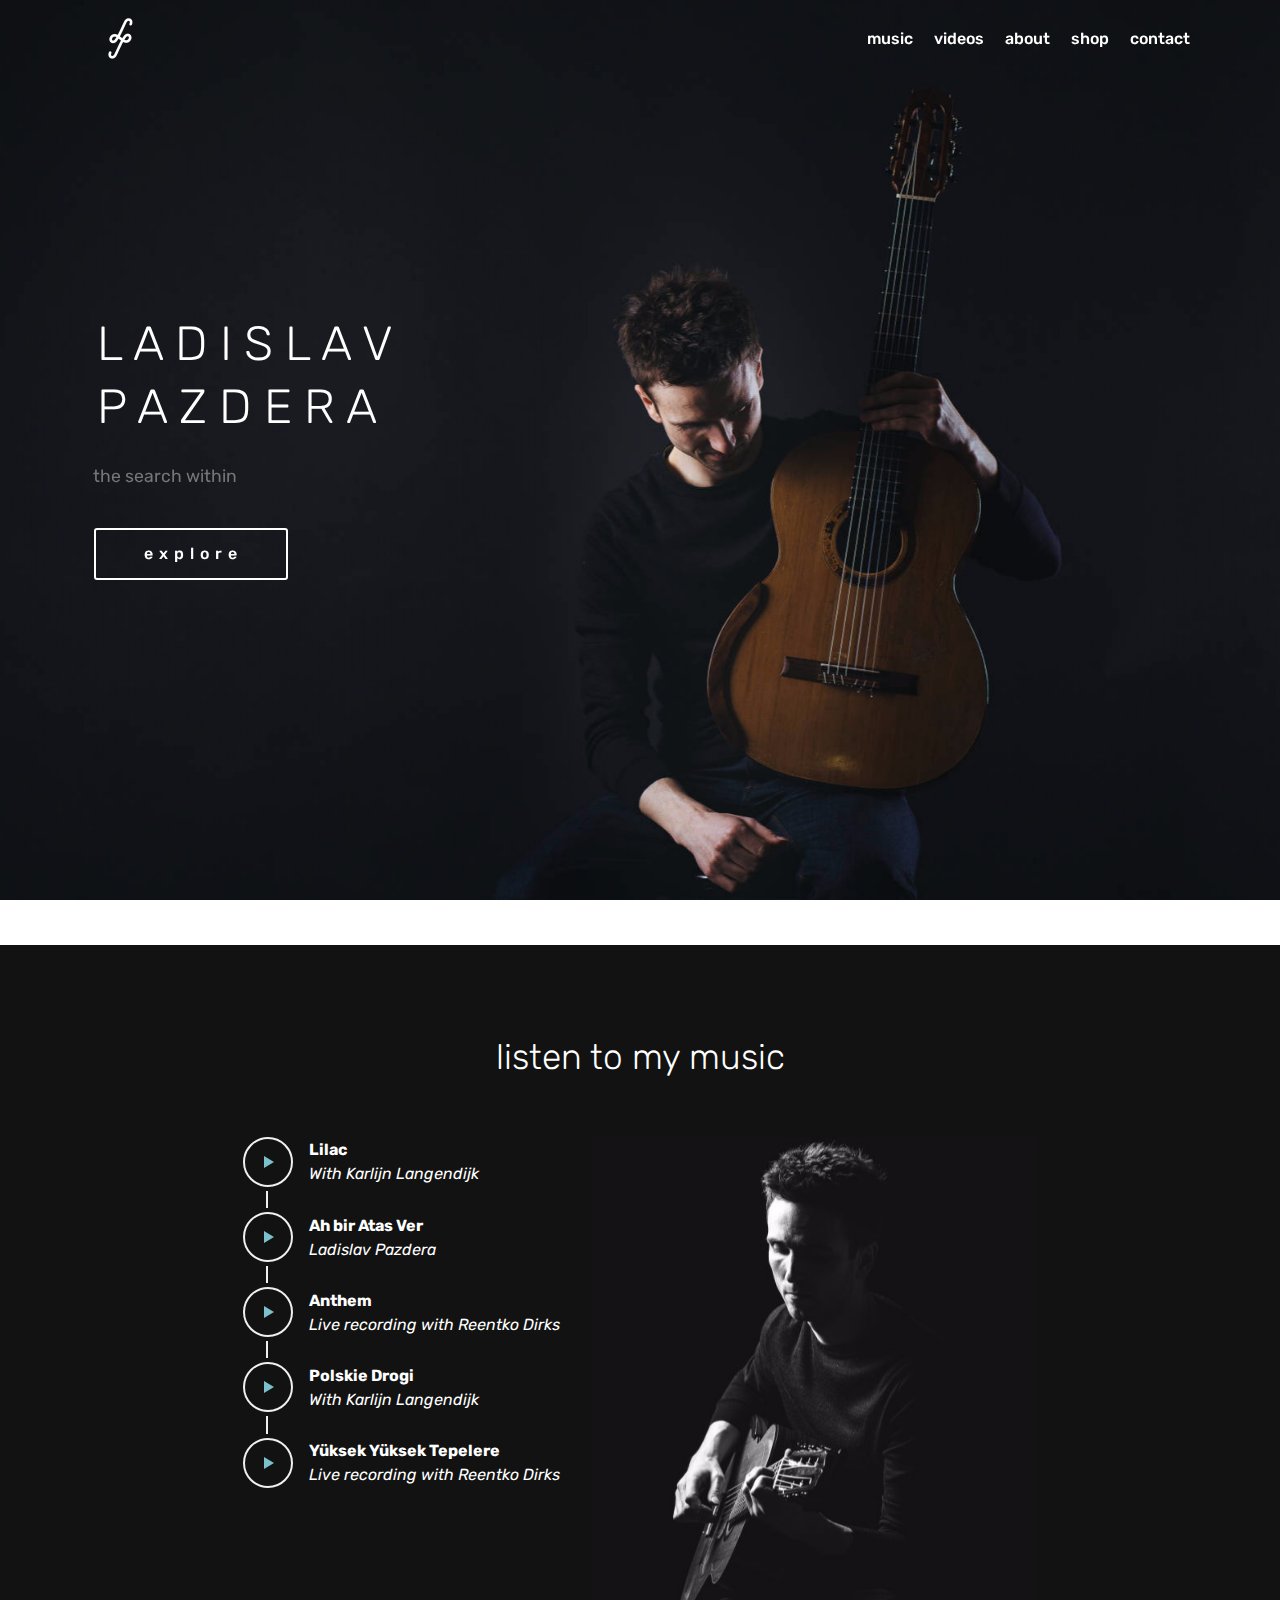
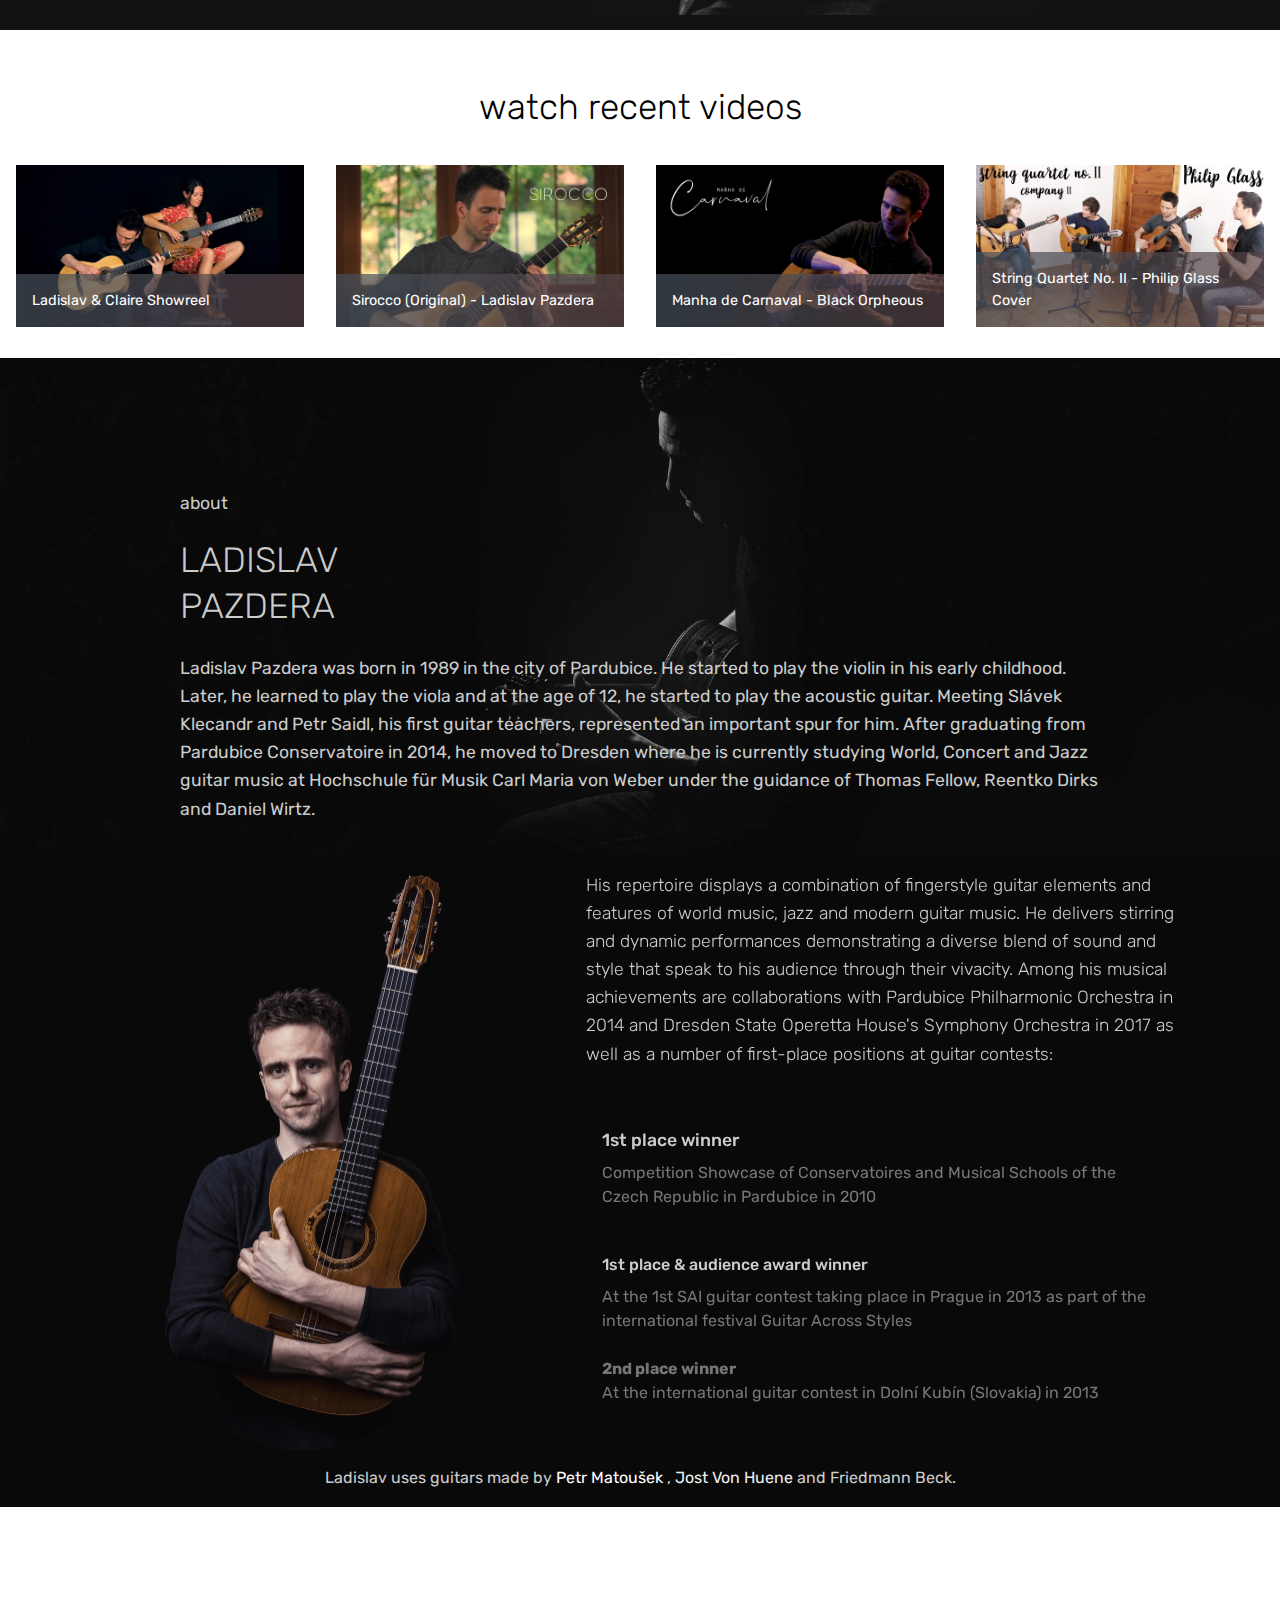
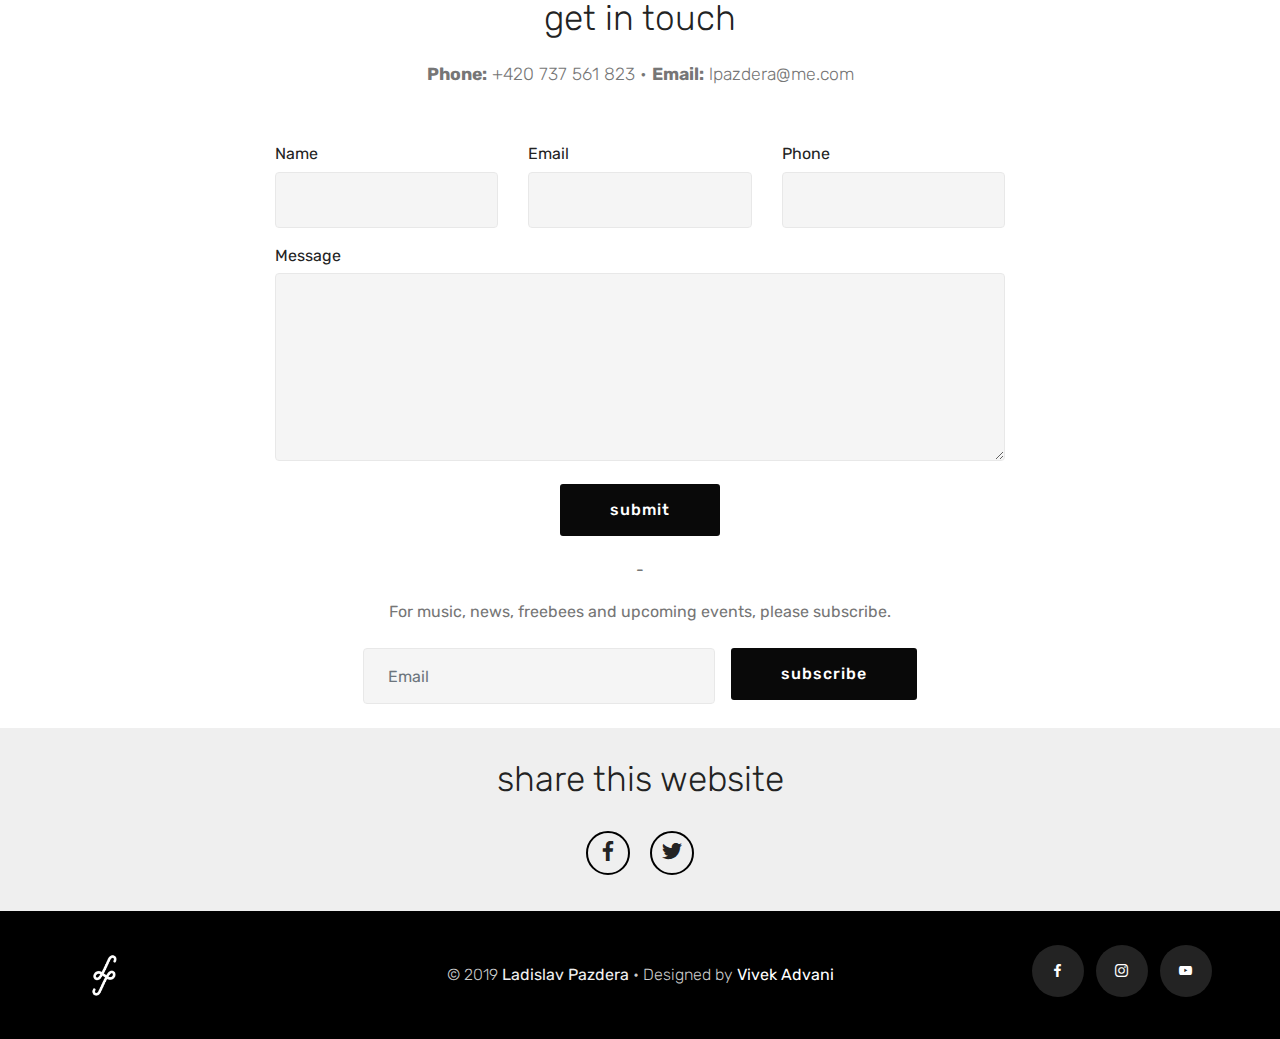
==== commit f9f5e077: "create github pages" ====
--- a/index.html
+++ b/index.html
@@ -11,7 +11,6 @@
   
   <title>Ladislav Pazdera • Guitarist & Composer</title>
   <link rel="stylesheet" href="assets/web/assets/mobirise-icons/mobirise-icons.css">
-  <link rel="stylesheet" href="assets/soundcloud-plugin/style.css">
   <link rel="stylesheet" href="assets/bootstrap/css/bootstrap.min.css">
   <link rel="stylesheet" href="assets/bootstrap/css/bootstrap-grid.min.css">
   <link rel="stylesheet" href="assets/bootstrap/css/bootstrap-reboot.min.css">
@@ -30,30 +29,15 @@
 <body>
 
 <!-- Analytics -->
-<script>
-   $(function() {
-     $("audio + a").click(function(e) {
-       e.preventDefault();
-       var song = $(this).prev('audio').get(0);
-       
-       if (song.paused) {
-         song.play();
-//         $(this).text("❙ ❙");
-         $(this).addClass("pause");
-         $(this).removeClass("play");
-       } 
-       else {
-         song.pause();
-//         $(this).text("▶");
-         $(this).addClass("play");
-         $(this).removeClass("pause");
-       }
-     });
-   });
-
-</script>
-
-<script charset="utf-8" src="https://widget.bandsintown.com/main.min.js"></script>
+<!-- Global site tag (gtag.js) - Google Analytics -->
+<script async src="https://www.googletagmanager.com/gtag/js?id=UA-154132998-1"></script>
+<script>
+  window.dataLayer = window.dataLayer || [];
+  function gtag(){dataLayer.push(arguments);}
+  gtag('js', new Date());
+
+  gtag('config', 'UA-154132998-1');
+</script>
 <!-- /Analytics -->
 
 
@@ -92,7 +76,9 @@
                         
                         about</a>
                 </li>
-                <li class="nav-item"><a class="nav-link link text-white display-4" href="index.html#form1-2t">
+                <li class="nav-item"><a class="nav-link link text-white display-4" href="page1.html">
+                        
+                        shop</a></li><li class="nav-item"><a class="nav-link link text-white display-4" href="index.html#form1-2t">
                         
                         contact</a></li></ul>
             
@@ -373,7 +359,7 @@
         <div class="row justify-content-center">
             <div class="media-container-column col-lg-8" data-form-type="formoid">
                 <!---Formbuilder Form--->
-                <form action="https://mobirise.com/" method="POST" class="mbr-form form-with-styler" data-form-title="Mobirise Form"><input type="hidden" name="email" data-form-email="true" value="ZU+fvzdXeX2pcjPnyYDu2euQaUuVD742Kqr8Tlr1p2h29djBMVZmKQl7DqKNofcA+wEUBzvVDh+2i4xdXIboo8EZiUsH/PmR6cEMKssanyh+xyVSHvqrTH5vpzbN8UfT.OqYZW1zA3To6XWEWoJz6VmiDNkgAT7ea5yyaHmGDzk+pp27U8mN3I1QocKZ/ufWTkPT6/sCtrwZ3XWefRQHNSzrFtfC1AW77cLejXRRg0EtaLPAoazEKNOfYW+6BBMgq">
+                <form action="https://mobirise.com/" method="POST" class="mbr-form form-with-styler" data-form-title="Mobirise Form"><input type="hidden" name="email" data-form-email="true" value="kmUSMxXfhBDqq1LdPk0dG1lzwAcwciHAfdiGk0gisDwgmyGfdeWYAongqxxL3Kt3HnqHePRAJPhqoIjsPNjivW/pRp5p8uYGIQmX+2iRe6jPAJ0kAp+grpMNH4e/So50.eBbgw688qxEEwtwi1i7xs2vI0UIKIdxfZDsHjKbsCMw0P3vE30P2dD1sgBGCp3RPQkTfqeiryZ4jwI9Ah3iLh5LEo8AnFwbanlVMqHNY0VRk6ysPgZiwYx+U1Ln6PdjI">
                     <div class="row row-sm-offset">
                         <div hidden="hidden" data-form-alert="" class="alert alert-success col-12">Thank you for getting in touch. I will get back to you soon.</div>
                         <div hidden="hidden" data-form-alert-danger="" class="alert alert-danger col-12">
@@ -432,7 +418,7 @@
         <div class="row py-2 justify-content-center">
             <div class="col-12 col-lg-6  col-md-8 " data-form-type="formoid">
                 <!---Formbuilder Form--->
-                <form action="https://mobirise.com/" method="POST" class="mbr-form form-with-styler" data-form-title="Mobirise Form"><input type="hidden" name="email" data-form-email="true" value="ewf3UnLY1vef52tTvYH51cesYocvszFsEky7ZCrWDynXxB9WLQf+1rj8nHAGLJ7P3rURkseS29gxyF8w8oFKCr9ohAzrqEBcR4OZvjSjBnQ9o8y1FAaz49pvfoiAZdsO.0zpHjhRKOqKvGkM/JH9FUl2CKXrwUr0mK6Q+vBDxTVD7kDDbII5BmH8CRV2eEpzfirXifbk+ZDwwqvfLRMUNb091o/ENURMWXur5l5UnQtPv8BK05i1Q5Dxujq7Rk5S6">
+                <form action="https://mobirise.com/" method="POST" class="mbr-form form-with-styler" data-form-title="Mobirise Form"><input type="hidden" name="email" data-form-email="true" value="VDVdlczlEtIp5q7hSaf+ZYU1tDN45urjUIikARPt4Tcv0ZCqK/tNr2YdaTHzfRHN5V4BDNGC2Ezw1KS+hg19dfbiZ3Vtf3Et+UPf1itU/7HtHq0pmnCI86xpNU8GPZ4=.FrG2f0K8SRNYukjKZdOmu40AXXuZAqoa76ozoQQI5yGcoXRnkEFYEU11z6kpAHsDTLocd7vdlbhheXwMnEAvTUB2ORYaFc45luy88pdOP4HMMVUZdxUqxsHRSi8znCu0">
                     <div class="row">
                         <div hidden="hidden" data-form-alert="" class="alert alert-success col-12">Thank you for subscribing!</div>
                         <div hidden="hidden" data-form-alert-danger="" class="alert alert-danger col-12">
@@ -520,11 +506,11 @@
   <script src="assets/web/assets/jquery/jquery.min.js"></script>
   <script src="assets/popper/popper.min.js"></script>
   <script src="assets/bootstrap/js/bootstrap.min.js"></script>
-  <script src="assets/tether/tether.min.js"></script>
+  <script src="assets/smoothscroll/smooth-scroll.js"></script>
   <script src="assets/parallax/jarallax.min.js"></script>
   <script src="assets/masonry/masonry.pkgd.min.js"></script>
   <script src="assets/imagesloaded/imagesloaded.pkgd.min.js"></script>
-  <script src="assets/smoothscroll/smooth-scroll.js"></script>
+  <script src="assets/tether/tether.min.js"></script>
   <script src="assets/vimeoplayer/jquery.mb.vimeo_player.js"></script>
   <script src="assets/dropdown/js/nav-dropdown.js"></script>
   <script src="assets/dropdown/js/navbar-dropdown.js"></script>
@@ -561,5 +547,31 @@
 
 </script>
 
+
+<script>
+   $(function() {
+     $("audio + a").click(function(e) {
+       e.preventDefault();
+       var song = $(this).prev('audio').get(0);
+       
+       if (song.paused) {
+         song.play();
+//         $(this).text("❙ ❙");
+         $(this).addClass("pause");
+         $(this).removeClass("play");
+       } 
+       else {
+         song.pause();
+//         $(this).text("▶");
+         $(this).addClass("play");
+         $(this).removeClass("pause");
+       }
+     });
+   });
+
+</script>
+
+<script charset="utf-8" src="https://widget.bandsintown.com/main.min.js"></script>
+
 </body>
 </html>--- a/assets/mobirise/css/mbr-additional.css
+++ b/assets/mobirise/css/mbr-additional.css
@@ -603,7 +603,8 @@
 .lazy-bg {
   background-image: none !important;
 }
-.lazy-placeholder:not(section) {
+.lazy-placeholder:not(section),
+.lazy-none {
   display: block;
   position: relative;
   padding-bottom: 56.25%;
@@ -1562,3 +1563,560 @@
     margin-bottom: 1.5rem;
   }
 }
+.cid-rk3MW2CqNC .navbar {
+  padding: .5rem 0;
+  background: #000000;
+  transition: none;
+  min-height: 77px;
+}
+.cid-rk3MW2CqNC .navbar-dropdown.bg-color.transparent.opened {
+  background: #000000;
+}
+.cid-rk3MW2CqNC a {
+  font-style: normal;
+}
+.cid-rk3MW2CqNC .nav-item span {
+  padding-right: 0.4em;
+  line-height: 0.5em;
+  vertical-align: text-bottom;
+  position: relative;
+  text-decoration: none;
+}
+.cid-rk3MW2CqNC .nav-item a {
+  display: -webkit-flex;
+  align-items: center;
+  justify-content: center;
+  padding: 0.7rem 0 !important;
+  margin: 0rem .65rem !important;
+  -webkit-align-items: center;
+  -webkit-justify-content: center;
+}
+.cid-rk3MW2CqNC .nav-item:focus,
+.cid-rk3MW2CqNC .nav-link:focus {
+  outline: none;
+}
+.cid-rk3MW2CqNC .btn {
+  padding: 0.4rem 1.5rem;
+  display: -webkit-inline-flex;
+  align-items: center;
+  -webkit-align-items: center;
+}
+.cid-rk3MW2CqNC .btn .mbr-iconfont {
+  font-size: 1.6rem;
+}
+.cid-rk3MW2CqNC .menu-logo {
+  margin-right: auto;
+}
+.cid-rk3MW2CqNC .menu-logo .navbar-brand {
+  display: flex;
+  margin-left: 5rem;
+  padding: 0;
+  transition: padding .2s;
+  min-height: 3.8rem;
+  -webkit-align-items: center;
+  align-items: center;
+}
+.cid-rk3MW2CqNC .menu-logo .navbar-brand .navbar-caption-wrap {
+  display: flex;
+  -webkit-align-items: center;
+  align-items: center;
+  word-break: break-word;
+  min-width: 7rem;
+  margin: .3rem 0;
+}
+.cid-rk3MW2CqNC .menu-logo .navbar-brand .navbar-caption-wrap .navbar-caption {
+  line-height: 1.2rem !important;
+  padding-right: 2rem;
+}
+.cid-rk3MW2CqNC .menu-logo .navbar-brand .navbar-logo {
+  font-size: 4rem;
+  transition: font-size 0.25s;
+}
+.cid-rk3MW2CqNC .menu-logo .navbar-brand .navbar-logo img {
+  display: flex;
+}
+.cid-rk3MW2CqNC .menu-logo .navbar-brand .navbar-logo .mbr-iconfont {
+  transition: font-size 0.25s;
+}
+.cid-rk3MW2CqNC .menu-logo .navbar-brand .navbar-logo a {
+  display: inline-flex;
+}
+.cid-rk3MW2CqNC .navbar-toggleable-sm .navbar-collapse {
+  justify-content: flex-end;
+  -webkit-justify-content: flex-end;
+  padding-right: 5rem;
+  width: auto;
+}
+.cid-rk3MW2CqNC .navbar-toggleable-sm .navbar-collapse .navbar-nav {
+  flex-wrap: wrap;
+  -webkit-flex-wrap: wrap;
+  padding-left: 0;
+}
+.cid-rk3MW2CqNC .navbar-toggleable-sm .navbar-collapse .navbar-nav .nav-item {
+  -webkit-align-self: center;
+  align-self: center;
+}
+.cid-rk3MW2CqNC .navbar-toggleable-sm .navbar-collapse .navbar-buttons {
+  padding-left: 0;
+  padding-bottom: 0;
+}
+.cid-rk3MW2CqNC .dropdown .dropdown-menu {
+  background: #000000;
+  display: none;
+  position: absolute;
+  min-width: 5rem;
+  padding-top: 1.4rem;
+  padding-bottom: 1.4rem;
+  text-align: left;
+}
+.cid-rk3MW2CqNC .dropdown .dropdown-menu .dropdown-item {
+  width: auto;
+  padding: 0.235em 1.5385em 0.235em 1.5385em !important;
+}
+.cid-rk3MW2CqNC .dropdown .dropdown-menu .dropdown-item::after {
+  right: 0.5rem;
+}
+.cid-rk3MW2CqNC .dropdown .dropdown-menu .dropdown-submenu {
+  margin: 0;
+}
+.cid-rk3MW2CqNC .dropdown.open > .dropdown-menu {
+  display: block;
+}
+.cid-rk3MW2CqNC .navbar-toggleable-sm.opened:after {
+  position: absolute;
+  width: 100vw;
+  height: 100vh;
+  content: '';
+  background-color: rgba(0, 0, 0, 0.1);
+  left: 0;
+  bottom: 0;
+  transform: translateY(100%);
+  -webkit-transform: translateY(100%);
+  z-index: 1000;
+}
+.cid-rk3MW2CqNC .navbar.navbar-short {
+  min-height: 60px;
+  transition: all .2s;
+}
+.cid-rk3MW2CqNC .navbar.navbar-short .navbar-toggler-right {
+  top: 20px;
+}
+.cid-rk3MW2CqNC .navbar.navbar-short .navbar-logo a {
+  font-size: 2.5rem !important;
+  line-height: 2.5rem;
+  transition: font-size 0.25s;
+}
+.cid-rk3MW2CqNC .navbar.navbar-short .navbar-logo a .mbr-iconfont {
+  font-size: 2.5rem !important;
+}
+.cid-rk3MW2CqNC .navbar.navbar-short .navbar-logo a img {
+  height: 3rem !important;
+}
+.cid-rk3MW2CqNC .navbar.navbar-short .navbar-brand {
+  min-height: 3rem;
+}
+.cid-rk3MW2CqNC button.navbar-toggler {
+  width: 31px;
+  height: 18px;
+  cursor: pointer;
+  transition: all .2s;
+  top: 1.5rem;
+  right: 1rem;
+}
+.cid-rk3MW2CqNC button.navbar-toggler:focus {
+  outline: none;
+}
+.cid-rk3MW2CqNC button.navbar-toggler .hamburger span {
+  position: absolute;
+  right: 0;
+  width: 30px;
+  height: 2px;
+  border-right: 5px;
+  background-color: #ffffff;
+}
+.cid-rk3MW2CqNC button.navbar-toggler .hamburger span:nth-child(1) {
+  top: 0;
+  transition: all .2s;
+}
+.cid-rk3MW2CqNC button.navbar-toggler .hamburger span:nth-child(2) {
+  top: 8px;
+  transition: all .15s;
+}
+.cid-rk3MW2CqNC button.navbar-toggler .hamburger span:nth-child(3) {
+  top: 8px;
+  transition: all .15s;
+}
+.cid-rk3MW2CqNC button.navbar-toggler .hamburger span:nth-child(4) {
+  top: 16px;
+  transition: all .2s;
+}
+.cid-rk3MW2CqNC nav.opened .hamburger span:nth-child(1) {
+  top: 8px;
+  width: 0;
+  opacity: 0;
+  right: 50%;
+  transition: all .2s;
+}
+.cid-rk3MW2CqNC nav.opened .hamburger span:nth-child(2) {
+  -webkit-transform: rotate(45deg);
+  transform: rotate(45deg);
+  transition: all .25s;
+}
+.cid-rk3MW2CqNC nav.opened .hamburger span:nth-child(3) {
+  -webkit-transform: rotate(-45deg);
+  transform: rotate(-45deg);
+  transition: all .25s;
+}
+.cid-rk3MW2CqNC nav.opened .hamburger span:nth-child(4) {
+  top: 8px;
+  width: 0;
+  opacity: 0;
+  right: 50%;
+  transition: all .2s;
+}
+.cid-rk3MW2CqNC .collapsed.navbar-expand {
+  flex-direction: column;
+  -webkit-flex-direction: column;
+}
+.cid-rk3MW2CqNC .collapsed .btn {
+  display: -webkit-flex;
+}
+.cid-rk3MW2CqNC .collapsed .navbar-collapse {
+  display: none !important;
+  padding-right: 0 !important;
+}
+.cid-rk3MW2CqNC .collapsed .navbar-collapse.collapsing,
+.cid-rk3MW2CqNC .collapsed .navbar-collapse.show {
+  display: block !important;
+}
+.cid-rk3MW2CqNC .collapsed .navbar-collapse.collapsing .navbar-nav,
+.cid-rk3MW2CqNC .collapsed .navbar-collapse.show .navbar-nav {
+  display: block;
+  text-align: center;
+}
+.cid-rk3MW2CqNC .collapsed .navbar-collapse.collapsing .navbar-nav .nav-item,
+.cid-rk3MW2CqNC .collapsed .navbar-collapse.show .navbar-nav .nav-item {
+  clear: both;
+}
+.cid-rk3MW2CqNC .collapsed .navbar-collapse.collapsing .navbar-nav .nav-item:last-child,
+.cid-rk3MW2CqNC .collapsed .navbar-collapse.show .navbar-nav .nav-item:last-child {
+  margin-bottom: 1rem;
+}
+.cid-rk3MW2CqNC .collapsed .navbar-collapse.collapsing .navbar-buttons,
+.cid-rk3MW2CqNC .collapsed .navbar-collapse.show .navbar-buttons {
+  text-align: center;
+}
+.cid-rk3MW2CqNC .collapsed .navbar-collapse.collapsing .navbar-buttons:last-child,
+.cid-rk3MW2CqNC .collapsed .navbar-collapse.show .navbar-buttons:last-child {
+  margin-bottom: 1rem;
+}
+.cid-rk3MW2CqNC .collapsed button.navbar-toggler {
+  display: block;
+}
+.cid-rk3MW2CqNC .collapsed .navbar-brand {
+  margin-left: 1rem !important;
+}
+.cid-rk3MW2CqNC .collapsed .navbar-toggleable-sm {
+  flex-direction: column;
+  -webkit-flex-direction: column;
+}
+.cid-rk3MW2CqNC .collapsed .dropdown .dropdown-menu {
+  width: 100%;
+  text-align: center;
+  position: relative;
+  opacity: 0;
+  display: block;
+  height: 0;
+  visibility: hidden;
+  padding: 0;
+  transition-duration: .5s;
+  transition-property: opacity,padding,height;
+}
+.cid-rk3MW2CqNC .collapsed .dropdown.open > .dropdown-menu {
+  position: relative;
+  opacity: 1;
+  height: auto;
+  padding: 1.4rem 0;
+  visibility: visible;
+}
+.cid-rk3MW2CqNC .collapsed .dropdown .dropdown-submenu {
+  left: 0;
+  text-align: center;
+  width: 100%;
+}
+.cid-rk3MW2CqNC .collapsed .dropdown .dropdown-toggle[data-toggle="dropdown-submenu"]::after {
+  margin-top: 0;
+  position: inherit;
+  right: 0;
+  top: 50%;
+  display: inline-block;
+  width: 0;
+  height: 0;
+  margin-left: .3em;
+  vertical-align: middle;
+  content: "";
+  border-top: .30em solid;
+  border-right: .30em solid transparent;
+  border-left: .30em solid transparent;
+}
+@media (max-width: 991px) {
+  .cid-rk3MW2CqNC .navbar-expand {
+    flex-direction: column;
+    -webkit-flex-direction: column;
+  }
+  .cid-rk3MW2CqNC img {
+    height: 3.8rem !important;
+  }
+  .cid-rk3MW2CqNC .btn {
+    display: -webkit-flex;
+  }
+  .cid-rk3MW2CqNC button.navbar-toggler {
+    display: block;
+  }
+  .cid-rk3MW2CqNC .navbar-brand {
+    margin-left: 1rem !important;
+  }
+  .cid-rk3MW2CqNC .navbar-toggleable-sm {
+    flex-direction: column;
+    -webkit-flex-direction: column;
+  }
+  .cid-rk3MW2CqNC .navbar-collapse {
+    display: none !important;
+    padding-right: 0 !important;
+  }
+  .cid-rk3MW2CqNC .navbar-collapse.collapsing,
+  .cid-rk3MW2CqNC .navbar-collapse.show {
+    display: block !important;
+  }
+  .cid-rk3MW2CqNC .navbar-collapse.collapsing .navbar-nav,
+  .cid-rk3MW2CqNC .navbar-collapse.show .navbar-nav {
+    display: block;
+    text-align: center;
+  }
+  .cid-rk3MW2CqNC .navbar-collapse.collapsing .navbar-nav .nav-item,
+  .cid-rk3MW2CqNC .navbar-collapse.show .navbar-nav .nav-item {
+    clear: both;
+  }
+  .cid-rk3MW2CqNC .navbar-collapse.collapsing .navbar-nav .nav-item:last-child,
+  .cid-rk3MW2CqNC .navbar-collapse.show .navbar-nav .nav-item:last-child {
+    margin-bottom: 1rem;
+  }
+  .cid-rk3MW2CqNC .navbar-collapse.collapsing .navbar-buttons,
+  .cid-rk3MW2CqNC .navbar-collapse.show .navbar-buttons {
+    text-align: center;
+  }
+  .cid-rk3MW2CqNC .navbar-collapse.collapsing .navbar-buttons:last-child,
+  .cid-rk3MW2CqNC .navbar-collapse.show .navbar-buttons:last-child {
+    margin-bottom: 1rem;
+  }
+  .cid-rk3MW2CqNC .dropdown .dropdown-menu {
+    width: 100%;
+    text-align: center;
+    position: relative;
+    opacity: 0;
+    display: block;
+    height: 0;
+    visibility: hidden;
+    padding: 0;
+    transition-duration: .5s;
+    transition-property: opacity,padding,height;
+  }
+  .cid-rk3MW2CqNC .dropdown.open > .dropdown-menu {
+    position: relative;
+    opacity: 1;
+    height: auto;
+    padding: 1.4rem 0;
+    visibility: visible;
+  }
+  .cid-rk3MW2CqNC .dropdown .dropdown-submenu {
+    left: 0;
+    text-align: center;
+    width: 100%;
+  }
+  .cid-rk3MW2CqNC .dropdown .dropdown-toggle[data-toggle="dropdown-submenu"]::after {
+    margin-top: 0;
+    position: inherit;
+    right: 0;
+    top: 50%;
+    display: inline-block;
+    width: 0;
+    height: 0;
+    margin-left: .3em;
+    vertical-align: middle;
+    content: "";
+    border-top: .30em solid;
+    border-right: .30em solid transparent;
+    border-left: .30em solid transparent;
+  }
+}
+@media (min-width: 767px) {
+  .cid-rk3MW2CqNC .menu-logo {
+    flex-shrink: 0;
+    -webkit-flex-shrink: 0;
+  }
+}
+.cid-rk3MW2CqNC .navbar-collapse {
+  flex-basis: auto;
+  -webkit-flex-basis: auto;
+}
+.cid-rk3MW2CqNC .nav-link:hover,
+.cid-rk3MW2CqNC .dropdown-item:hover {
+  color: #c1c1c1 !important;
+}
+.cid-rKiFfphNZW {
+  padding-top: 120px;
+  padding-bottom: 120px;
+  background-color: #161616;
+}
+.cid-rKiFfphNZW .mbr-section-subtitle {
+  color: #ffffff;
+  font-weight: 300;
+}
+.cid-rKiFfphNZW .number-wrap {
+  color: #767676;
+  border-color: rgba(255, 255, 255, 0.15);
+  position: relative;
+  display: inline-block;
+  text-align: center;
+  padding: 5px 10px 13px 10px;
+  margin: 0;
+  min-width: 118px;
+  border-radius: 2px;
+  max-width: 100%;
+}
+.cid-rKiFfphNZW .number {
+  font-style: normal;
+  font-weight: 700;
+  font-size: 55px;
+  text-transform: none;
+  letter-spacing: -2px;
+  word-spacing: 0;
+  line-height: 1.3;
+  color: #ffffff;
+}
+.cid-rKiFfphNZW .period {
+  display: block;
+  padding-top: 2px;
+  border-top: 1px solid rgba(0, 0, 0, 0.1);
+}
+.cid-rKiFfphNZW .dot {
+  position: absolute;
+  top: -10px;
+  right: -1em;
+  width: 1em;
+  display: block;
+  height: 83%;
+  overflow: hidden;
+  font-style: normal;
+  font-weight: 700;
+  font-size: 55px;
+  line-height: 89.65px;
+  text-transform: none;
+  letter-spacing: 0;
+  word-spacing: 0;
+  color: #ffffff;
+}
+.cid-rKiFfphNZW .countdown-cont {
+  max-width: 700px;
+  margin: 0 auto;
+}
+@media (max-width: 768px) {
+  .cid-rKiFfphNZW .dot {
+    display: none;
+  }
+}
+@media (max-width: 543px) {
+  .cid-rKiFfphNZW .number-wrap {
+    margin-bottom: 15px;
+  }
+}
+@media (max-width: 550px) {
+  .cid-rKiFfphNZW .col-xs-3 {
+    padding-left: 0;
+    padding-right: 0;
+    max-width: 25%;
+    flex: 0 0 25%;
+  }
+  .cid-rKiFfphNZW .number-wrap {
+    min-width: auto;
+  }
+}
+@media (max-width: 440px) {
+  .cid-rKiFfphNZW .number,
+  .cid-rKiFfphNZW .dot {
+    font-size: 40px;
+  }
+}
+@media (max-width: 380px) {
+  .cid-rKiFfphNZW .period {
+    font-size: 0.8rem;
+  }
+}
+.cid-rKiFfphNZW H2 {
+  color: #ffffff;
+}
+.cid-rk8GqHqgQV {
+  padding-top: 30px;
+  padding-bottom: 30px;
+  background-color: #000000;
+}
+.cid-rk8GqHqgQV .social-media {
+  display: flex;
+  align-items: center;
+  justify-content: flex-end;
+  padding-right: 4rem;
+  -webkit-align-items: center;
+  -webkit-justify-content: flex-end;
+}
+.cid-rk8GqHqgQV .social-media ul {
+  margin: 0;
+  padding: 0;
+  margin-bottom: 8px;
+}
+.cid-rk8GqHqgQV .social-media ul li {
+  padding: 4px;
+  display: inline-block;
+}
+.cid-rk8GqHqgQV .logo-section {
+  display: flex;
+  align-items: center;
+  justify-content: flex-start;
+  padding-left: 4rem;
+  -webkit-align-items: center;
+  -webkit-justify-content: flex-start;
+}
+.cid-rk8GqHqgQV .icon-transition span {
+  color: #ffffff;
+  display: block;
+  padding: 0.1rem 0.9rem;
+  height: 4em;
+  line-height: 4em;
+  border-radius: 50%;
+  background-color: #232323;
+  width: 4em;
+  -webkit-transition: all 0.3s ease-out 0s;
+  transition: all 0.3s ease-out 0s;
+  font-size: 13px;
+}
+.cid-rk8GqHqgQV .icon-transition span:hover {
+  background-color: #161616;
+}
+.cid-rk8GqHqgQV .mbr-text {
+  color: #cccccc;
+}
+@media (max-width: 991px) {
+  .cid-rk8GqHqgQV .social-media {
+    justify-content: center;
+    padding-right: 0rem;
+    -webkit-justify-content: center;
+  }
+  .cid-rk8GqHqgQV .logo-section {
+    justify-content: center;
+    padding-left: 0rem;
+    margin-bottom: 1.5rem;
+    -webkit-justify-content: center;
+  }
+  .cid-rk8GqHqgQV .mbr-text {
+    margin-bottom: 1.5rem;
+  }
+}
--- a/assets/mobirise/css/mbr-additional.css
+++ b/assets/mobirise/css/mbr-additional.css
@@ -603,7 +603,8 @@
 .lazy-bg {
   background-image: none !important;
 }
-.lazy-placeholder:not(section) {
+.lazy-placeholder:not(section),
+.lazy-none {
   display: block;
   position: relative;
   padding-bottom: 56.25%;
@@ -1562,3 +1563,560 @@
     margin-bottom: 1.5rem;
   }
 }
+.cid-rk3MW2CqNC .navbar {
+  padding: .5rem 0;
+  background: #000000;
+  transition: none;
+  min-height: 77px;
+}
+.cid-rk3MW2CqNC .navbar-dropdown.bg-color.transparent.opened {
+  background: #000000;
+}
+.cid-rk3MW2CqNC a {
+  font-style: normal;
+}
+.cid-rk3MW2CqNC .nav-item span {
+  padding-right: 0.4em;
+  line-height: 0.5em;
+  vertical-align: text-bottom;
+  position: relative;
+  text-decoration: none;
+}
+.cid-rk3MW2CqNC .nav-item a {
+  display: -webkit-flex;
+  align-items: center;
+  justify-content: center;
+  padding: 0.7rem 0 !important;
+  margin: 0rem .65rem !important;
+  -webkit-align-items: center;
+  -webkit-justify-content: center;
+}
+.cid-rk3MW2CqNC .nav-item:focus,
+.cid-rk3MW2CqNC .nav-link:focus {
+  outline: none;
+}
+.cid-rk3MW2CqNC .btn {
+  padding: 0.4rem 1.5rem;
+  display: -webkit-inline-flex;
+  align-items: center;
+  -webkit-align-items: center;
+}
+.cid-rk3MW2CqNC .btn .mbr-iconfont {
+  font-size: 1.6rem;
+}
+.cid-rk3MW2CqNC .menu-logo {
+  margin-right: auto;
+}
+.cid-rk3MW2CqNC .menu-logo .navbar-brand {
+  display: flex;
+  margin-left: 5rem;
+  padding: 0;
+  transition: padding .2s;
+  min-height: 3.8rem;
+  -webkit-align-items: center;
+  align-items: center;
+}
+.cid-rk3MW2CqNC .menu-logo .navbar-brand .navbar-caption-wrap {
+  display: flex;
+  -webkit-align-items: center;
+  align-items: center;
+  word-break: break-word;
+  min-width: 7rem;
+  margin: .3rem 0;
+}
+.cid-rk3MW2CqNC .menu-logo .navbar-brand .navbar-caption-wrap .navbar-caption {
+  line-height: 1.2rem !important;
+  padding-right: 2rem;
+}
+.cid-rk3MW2CqNC .menu-logo .navbar-brand .navbar-logo {
+  font-size: 4rem;
+  transition: font-size 0.25s;
+}
+.cid-rk3MW2CqNC .menu-logo .navbar-brand .navbar-logo img {
+  display: flex;
+}
+.cid-rk3MW2CqNC .menu-logo .navbar-brand .navbar-logo .mbr-iconfont {
+  transition: font-size 0.25s;
+}
+.cid-rk3MW2CqNC .menu-logo .navbar-brand .navbar-logo a {
+  display: inline-flex;
+}
+.cid-rk3MW2CqNC .navbar-toggleable-sm .navbar-collapse {
+  justify-content: flex-end;
+  -webkit-justify-content: flex-end;
+  padding-right: 5rem;
+  width: auto;
+}
+.cid-rk3MW2CqNC .navbar-toggleable-sm .navbar-collapse .navbar-nav {
+  flex-wrap: wrap;
+  -webkit-flex-wrap: wrap;
+  padding-left: 0;
+}
+.cid-rk3MW2CqNC .navbar-toggleable-sm .navbar-collapse .navbar-nav .nav-item {
+  -webkit-align-self: center;
+  align-self: center;
+}
+.cid-rk3MW2CqNC .navbar-toggleable-sm .navbar-collapse .navbar-buttons {
+  padding-left: 0;
+  padding-bottom: 0;
+}
+.cid-rk3MW2CqNC .dropdown .dropdown-menu {
+  background: #000000;
+  display: none;
+  position: absolute;
+  min-width: 5rem;
+  padding-top: 1.4rem;
+  padding-bottom: 1.4rem;
+  text-align: left;
+}
+.cid-rk3MW2CqNC .dropdown .dropdown-menu .dropdown-item {
+  width: auto;
+  padding: 0.235em 1.5385em 0.235em 1.5385em !important;
+}
+.cid-rk3MW2CqNC .dropdown .dropdown-menu .dropdown-item::after {
+  right: 0.5rem;
+}
+.cid-rk3MW2CqNC .dropdown .dropdown-menu .dropdown-submenu {
+  margin: 0;
+}
+.cid-rk3MW2CqNC .dropdown.open > .dropdown-menu {
+  display: block;
+}
+.cid-rk3MW2CqNC .navbar-toggleable-sm.opened:after {
+  position: absolute;
+  width: 100vw;
+  height: 100vh;
+  content: '';
+  background-color: rgba(0, 0, 0, 0.1);
+  left: 0;
+  bottom: 0;
+  transform: translateY(100%);
+  -webkit-transform: translateY(100%);
+  z-index: 1000;
+}
+.cid-rk3MW2CqNC .navbar.navbar-short {
+  min-height: 60px;
+  transition: all .2s;
+}
+.cid-rk3MW2CqNC .navbar.navbar-short .navbar-toggler-right {
+  top: 20px;
+}
+.cid-rk3MW2CqNC .navbar.navbar-short .navbar-logo a {
+  font-size: 2.5rem !important;
+  line-height: 2.5rem;
+  transition: font-size 0.25s;
+}
+.cid-rk3MW2CqNC .navbar.navbar-short .navbar-logo a .mbr-iconfont {
+  font-size: 2.5rem !important;
+}
+.cid-rk3MW2CqNC .navbar.navbar-short .navbar-logo a img {
+  height: 3rem !important;
+}
+.cid-rk3MW2CqNC .navbar.navbar-short .navbar-brand {
+  min-height: 3rem;
+}
+.cid-rk3MW2CqNC button.navbar-toggler {
+  width: 31px;
+  height: 18px;
+  cursor: pointer;
+  transition: all .2s;
+  top: 1.5rem;
+  right: 1rem;
+}
+.cid-rk3MW2CqNC button.navbar-toggler:focus {
+  outline: none;
+}
+.cid-rk3MW2CqNC button.navbar-toggler .hamburger span {
+  position: absolute;
+  right: 0;
+  width: 30px;
+  height: 2px;
+  border-right: 5px;
+  background-color: #ffffff;
+}
+.cid-rk3MW2CqNC button.navbar-toggler .hamburger span:nth-child(1) {
+  top: 0;
+  transition: all .2s;
+}
+.cid-rk3MW2CqNC button.navbar-toggler .hamburger span:nth-child(2) {
+  top: 8px;
+  transition: all .15s;
+}
+.cid-rk3MW2CqNC button.navbar-toggler .hamburger span:nth-child(3) {
+  top: 8px;
+  transition: all .15s;
+}
+.cid-rk3MW2CqNC button.navbar-toggler .hamburger span:nth-child(4) {
+  top: 16px;
+  transition: all .2s;
+}
+.cid-rk3MW2CqNC nav.opened .hamburger span:nth-child(1) {
+  top: 8px;
+  width: 0;
+  opacity: 0;
+  right: 50%;
+  transition: all .2s;
+}
+.cid-rk3MW2CqNC nav.opened .hamburger span:nth-child(2) {
+  -webkit-transform: rotate(45deg);
+  transform: rotate(45deg);
+  transition: all .25s;
+}
+.cid-rk3MW2CqNC nav.opened .hamburger span:nth-child(3) {
+  -webkit-transform: rotate(-45deg);
+  transform: rotate(-45deg);
+  transition: all .25s;
+}
+.cid-rk3MW2CqNC nav.opened .hamburger span:nth-child(4) {
+  top: 8px;
+  width: 0;
+  opacity: 0;
+  right: 50%;
+  transition: all .2s;
+}
+.cid-rk3MW2CqNC .collapsed.navbar-expand {
+  flex-direction: column;
+  -webkit-flex-direction: column;
+}
+.cid-rk3MW2CqNC .collapsed .btn {
+  display: -webkit-flex;
+}
+.cid-rk3MW2CqNC .collapsed .navbar-collapse {
+  display: none !important;
+  padding-right: 0 !important;
+}
+.cid-rk3MW2CqNC .collapsed .navbar-collapse.collapsing,
+.cid-rk3MW2CqNC .collapsed .navbar-collapse.show {
+  display: block !important;
+}
+.cid-rk3MW2CqNC .collapsed .navbar-collapse.collapsing .navbar-nav,
+.cid-rk3MW2CqNC .collapsed .navbar-collapse.show .navbar-nav {
+  display: block;
+  text-align: center;
+}
+.cid-rk3MW2CqNC .collapsed .navbar-collapse.collapsing .navbar-nav .nav-item,
+.cid-rk3MW2CqNC .collapsed .navbar-collapse.show .navbar-nav .nav-item {
+  clear: both;
+}
+.cid-rk3MW2CqNC .collapsed .navbar-collapse.collapsing .navbar-nav .nav-item:last-child,
+.cid-rk3MW2CqNC .collapsed .navbar-collapse.show .navbar-nav .nav-item:last-child {
+  margin-bottom: 1rem;
+}
+.cid-rk3MW2CqNC .collapsed .navbar-collapse.collapsing .navbar-buttons,
+.cid-rk3MW2CqNC .collapsed .navbar-collapse.show .navbar-buttons {
+  text-align: center;
+}
+.cid-rk3MW2CqNC .collapsed .navbar-collapse.collapsing .navbar-buttons:last-child,
+.cid-rk3MW2CqNC .collapsed .navbar-collapse.show .navbar-buttons:last-child {
+  margin-bottom: 1rem;
+}
+.cid-rk3MW2CqNC .collapsed button.navbar-toggler {
+  display: block;
+}
+.cid-rk3MW2CqNC .collapsed .navbar-brand {
+  margin-left: 1rem !important;
+}
+.cid-rk3MW2CqNC .collapsed .navbar-toggleable-sm {
+  flex-direction: column;
+  -webkit-flex-direction: column;
+}
+.cid-rk3MW2CqNC .collapsed .dropdown .dropdown-menu {
+  width: 100%;
+  text-align: center;
+  position: relative;
+  opacity: 0;
+  display: block;
+  height: 0;
+  visibility: hidden;
+  padding: 0;
+  transition-duration: .5s;
+  transition-property: opacity,padding,height;
+}
+.cid-rk3MW2CqNC .collapsed .dropdown.open > .dropdown-menu {
+  position: relative;
+  opacity: 1;
+  height: auto;
+  padding: 1.4rem 0;
+  visibility: visible;
+}
+.cid-rk3MW2CqNC .collapsed .dropdown .dropdown-submenu {
+  left: 0;
+  text-align: center;
+  width: 100%;
+}
+.cid-rk3MW2CqNC .collapsed .dropdown .dropdown-toggle[data-toggle="dropdown-submenu"]::after {
+  margin-top: 0;
+  position: inherit;
+  right: 0;
+  top: 50%;
+  display: inline-block;
+  width: 0;
+  height: 0;
+  margin-left: .3em;
+  vertical-align: middle;
+  content: "";
+  border-top: .30em solid;
+  border-right: .30em solid transparent;
+  border-left: .30em solid transparent;
+}
+@media (max-width: 991px) {
+  .cid-rk3MW2CqNC .navbar-expand {
+    flex-direction: column;
+    -webkit-flex-direction: column;
+  }
+  .cid-rk3MW2CqNC img {
+    height: 3.8rem !important;
+  }
+  .cid-rk3MW2CqNC .btn {
+    display: -webkit-flex;
+  }
+  .cid-rk3MW2CqNC button.navbar-toggler {
+    display: block;
+  }
+  .cid-rk3MW2CqNC .navbar-brand {
+    margin-left: 1rem !important;
+  }
+  .cid-rk3MW2CqNC .navbar-toggleable-sm {
+    flex-direction: column;
+    -webkit-flex-direction: column;
+  }
+  .cid-rk3MW2CqNC .navbar-collapse {
+    display: none !important;
+    padding-right: 0 !important;
+  }
+  .cid-rk3MW2CqNC .navbar-collapse.collapsing,
+  .cid-rk3MW2CqNC .navbar-collapse.show {
+    display: block !important;
+  }
+  .cid-rk3MW2CqNC .navbar-collapse.collapsing .navbar-nav,
+  .cid-rk3MW2CqNC .navbar-collapse.show .navbar-nav {
+    display: block;
+    text-align: center;
+  }
+  .cid-rk3MW2CqNC .navbar-collapse.collapsing .navbar-nav .nav-item,
+  .cid-rk3MW2CqNC .navbar-collapse.show .navbar-nav .nav-item {
+    clear: both;
+  }
+  .cid-rk3MW2CqNC .navbar-collapse.collapsing .navbar-nav .nav-item:last-child,
+  .cid-rk3MW2CqNC .navbar-collapse.show .navbar-nav .nav-item:last-child {
+    margin-bottom: 1rem;
+  }
+  .cid-rk3MW2CqNC .navbar-collapse.collapsing .navbar-buttons,
+  .cid-rk3MW2CqNC .navbar-collapse.show .navbar-buttons {
+    text-align: center;
+  }
+  .cid-rk3MW2CqNC .navbar-collapse.collapsing .navbar-buttons:last-child,
+  .cid-rk3MW2CqNC .navbar-collapse.show .navbar-buttons:last-child {
+    margin-bottom: 1rem;
+  }
+  .cid-rk3MW2CqNC .dropdown .dropdown-menu {
+    width: 100%;
+    text-align: center;
+    position: relative;
+    opacity: 0;
+    display: block;
+    height: 0;
+    visibility: hidden;
+    padding: 0;
+    transition-duration: .5s;
+    transition-property: opacity,padding,height;
+  }
+  .cid-rk3MW2CqNC .dropdown.open > .dropdown-menu {
+    position: relative;
+    opacity: 1;
+    height: auto;
+    padding: 1.4rem 0;
+    visibility: visible;
+  }
+  .cid-rk3MW2CqNC .dropdown .dropdown-submenu {
+    left: 0;
+    text-align: center;
+    width: 100%;
+  }
+  .cid-rk3MW2CqNC .dropdown .dropdown-toggle[data-toggle="dropdown-submenu"]::after {
+    margin-top: 0;
+    position: inherit;
+    right: 0;
+    top: 50%;
+    display: inline-block;
+    width: 0;
+    height: 0;
+    margin-left: .3em;
+    vertical-align: middle;
+    content: "";
+    border-top: .30em solid;
+    border-right: .30em solid transparent;
+    border-left: .30em solid transparent;
+  }
+}
+@media (min-width: 767px) {
+  .cid-rk3MW2CqNC .menu-logo {
+    flex-shrink: 0;
+    -webkit-flex-shrink: 0;
+  }
+}
+.cid-rk3MW2CqNC .navbar-collapse {
+  flex-basis: auto;
+  -webkit-flex-basis: auto;
+}
+.cid-rk3MW2CqNC .nav-link:hover,
+.cid-rk3MW2CqNC .dropdown-item:hover {
+  color: #c1c1c1 !important;
+}
+.cid-rKiFfphNZW {
+  padding-top: 120px;
+  padding-bottom: 120px;
+  background-color: #161616;
+}
+.cid-rKiFfphNZW .mbr-section-subtitle {
+  color: #ffffff;
+  font-weight: 300;
+}
+.cid-rKiFfphNZW .number-wrap {
+  color: #767676;
+  border-color: rgba(255, 255, 255, 0.15);
+  position: relative;
+  display: inline-block;
+  text-align: center;
+  padding: 5px 10px 13px 10px;
+  margin: 0;
+  min-width: 118px;
+  border-radius: 2px;
+  max-width: 100%;
+}
+.cid-rKiFfphNZW .number {
+  font-style: normal;
+  font-weight: 700;
+  font-size: 55px;
+  text-transform: none;
+  letter-spacing: -2px;
+  word-spacing: 0;
+  line-height: 1.3;
+  color: #ffffff;
+}
+.cid-rKiFfphNZW .period {
+  display: block;
+  padding-top: 2px;
+  border-top: 1px solid rgba(0, 0, 0, 0.1);
+}
+.cid-rKiFfphNZW .dot {
+  position: absolute;
+  top: -10px;
+  right: -1em;
+  width: 1em;
+  display: block;
+  height: 83%;
+  overflow: hidden;
+  font-style: normal;
+  font-weight: 700;
+  font-size: 55px;
+  line-height: 89.65px;
+  text-transform: none;
+  letter-spacing: 0;
+  word-spacing: 0;
+  color: #ffffff;
+}
+.cid-rKiFfphNZW .countdown-cont {
+  max-width: 700px;
+  margin: 0 auto;
+}
+@media (max-width: 768px) {
+  .cid-rKiFfphNZW .dot {
+    display: none;
+  }
+}
+@media (max-width: 543px) {
+  .cid-rKiFfphNZW .number-wrap {
+    margin-bottom: 15px;
+  }
+}
+@media (max-width: 550px) {
+  .cid-rKiFfphNZW .col-xs-3 {
+    padding-left: 0;
+    padding-right: 0;
+    max-width: 25%;
+    flex: 0 0 25%;
+  }
+  .cid-rKiFfphNZW .number-wrap {
+    min-width: auto;
+  }
+}
+@media (max-width: 440px) {
+  .cid-rKiFfphNZW .number,
+  .cid-rKiFfphNZW .dot {
+    font-size: 40px;
+  }
+}
+@media (max-width: 380px) {
+  .cid-rKiFfphNZW .period {
+    font-size: 0.8rem;
+  }
+}
+.cid-rKiFfphNZW H2 {
+  color: #ffffff;
+}
+.cid-rk8GqHqgQV {
+  padding-top: 30px;
+  padding-bottom: 30px;
+  background-color: #000000;
+}
+.cid-rk8GqHqgQV .social-media {
+  display: flex;
+  align-items: center;
+  justify-content: flex-end;
+  padding-right: 4rem;
+  -webkit-align-items: center;
+  -webkit-justify-content: flex-end;
+}
+.cid-rk8GqHqgQV .social-media ul {
+  margin: 0;
+  padding: 0;
+  margin-bottom: 8px;
+}
+.cid-rk8GqHqgQV .social-media ul li {
+  padding: 4px;
+  display: inline-block;
+}
+.cid-rk8GqHqgQV .logo-section {
+  display: flex;
+  align-items: center;
+  justify-content: flex-start;
+  padding-left: 4rem;
+  -webkit-align-items: center;
+  -webkit-justify-content: flex-start;
+}
+.cid-rk8GqHqgQV .icon-transition span {
+  color: #ffffff;
+  display: block;
+  padding: 0.1rem 0.9rem;
+  height: 4em;
+  line-height: 4em;
+  border-radius: 50%;
+  background-color: #232323;
+  width: 4em;
+  -webkit-transition: all 0.3s ease-out 0s;
+  transition: all 0.3s ease-out 0s;
+  font-size: 13px;
+}
+.cid-rk8GqHqgQV .icon-transition span:hover {
+  background-color: #161616;
+}
+.cid-rk8GqHqgQV .mbr-text {
+  color: #cccccc;
+}
+@media (max-width: 991px) {
+  .cid-rk8GqHqgQV .social-media {
+    justify-content: center;
+    padding-right: 0rem;
+    -webkit-justify-content: center;
+  }
+  .cid-rk8GqHqgQV .logo-section {
+    justify-content: center;
+    padding-left: 0rem;
+    margin-bottom: 1.5rem;
+    -webkit-justify-content: center;
+  }
+  .cid-rk8GqHqgQV .mbr-text {
+    margin-bottom: 1.5rem;
+  }
+}
